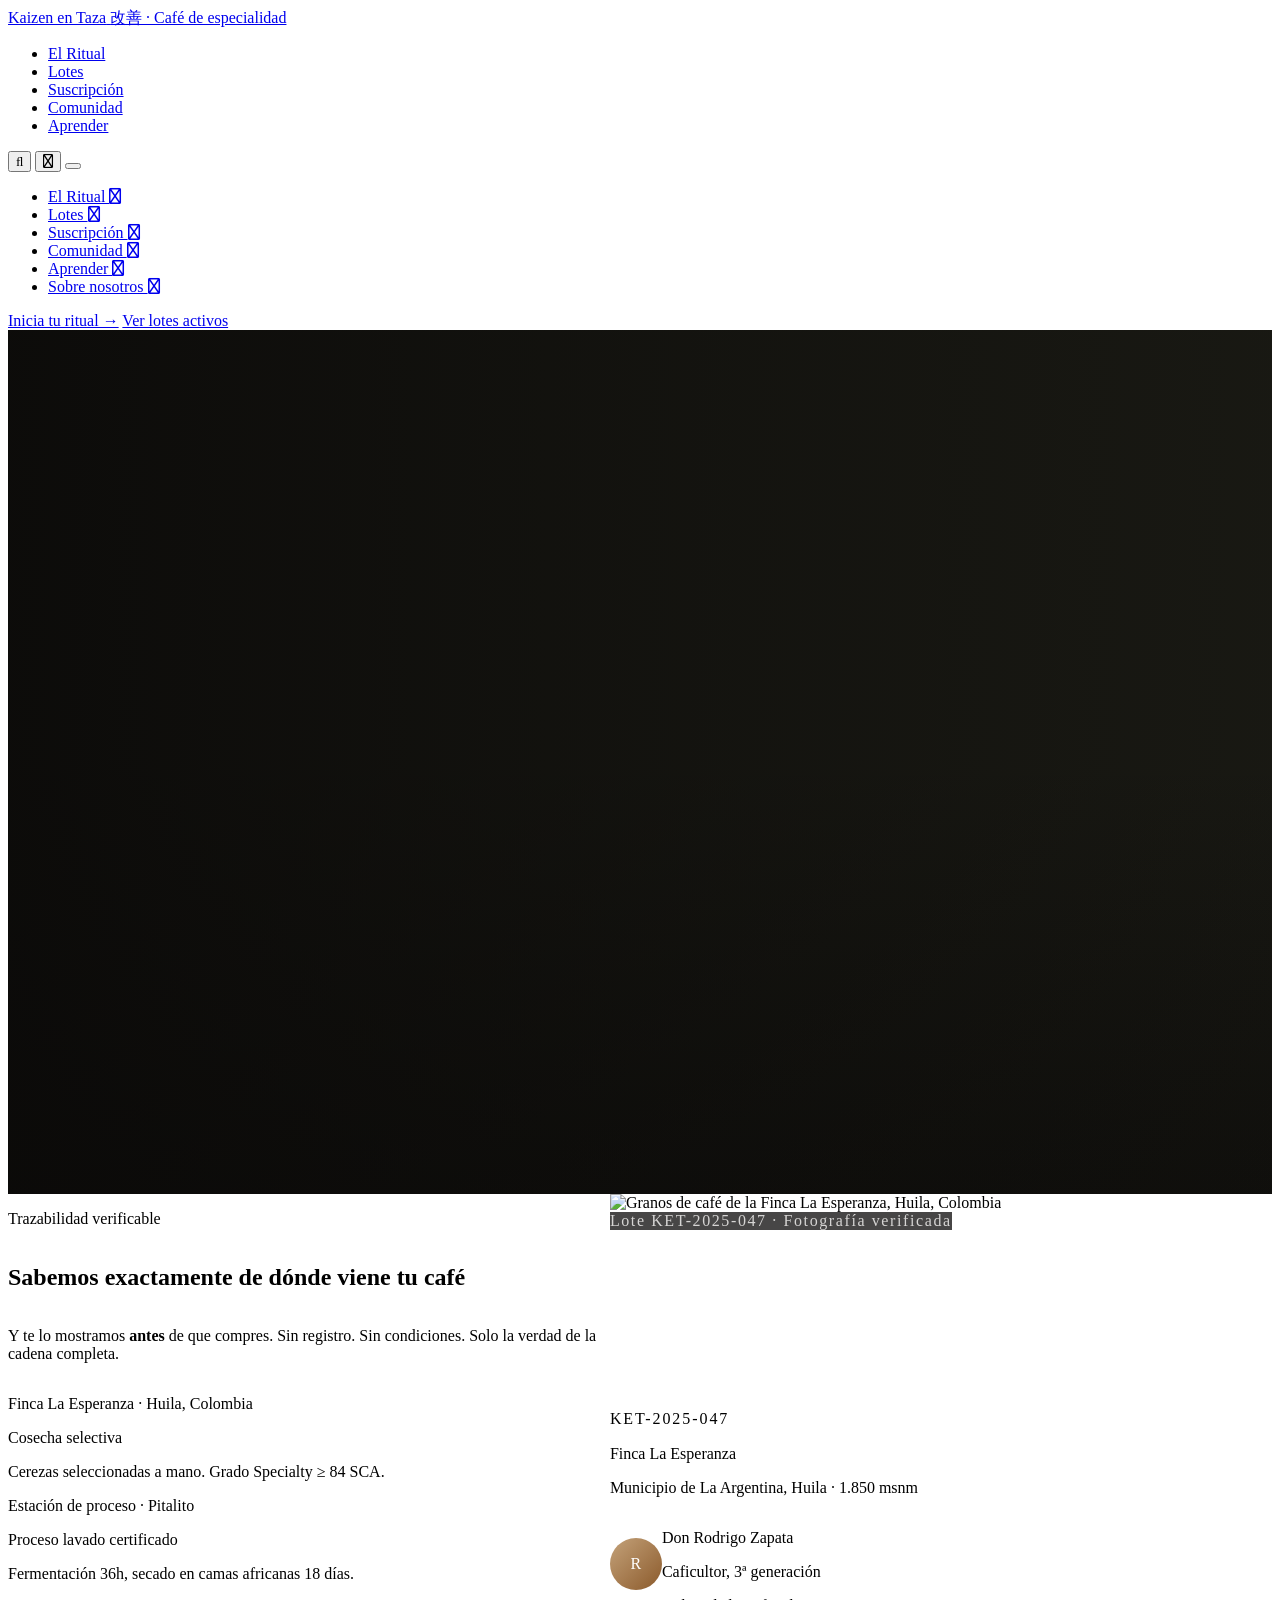
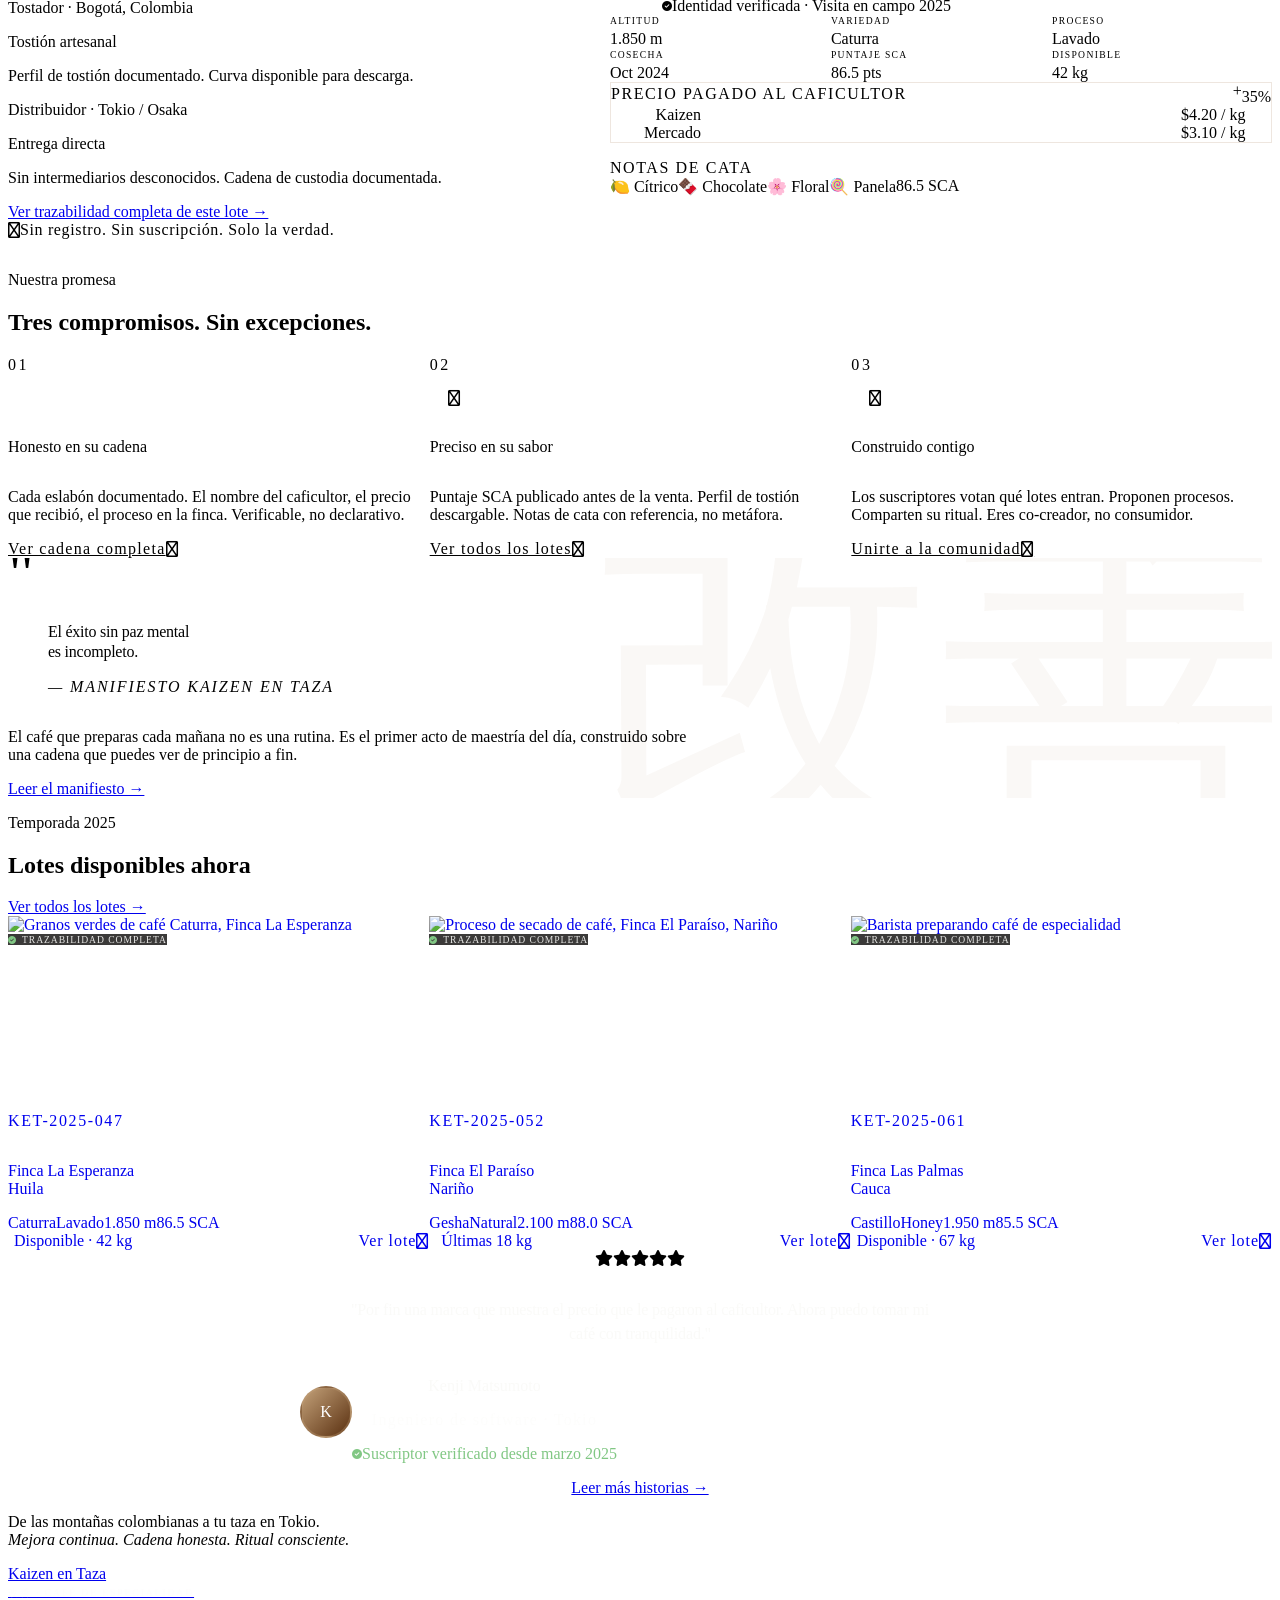
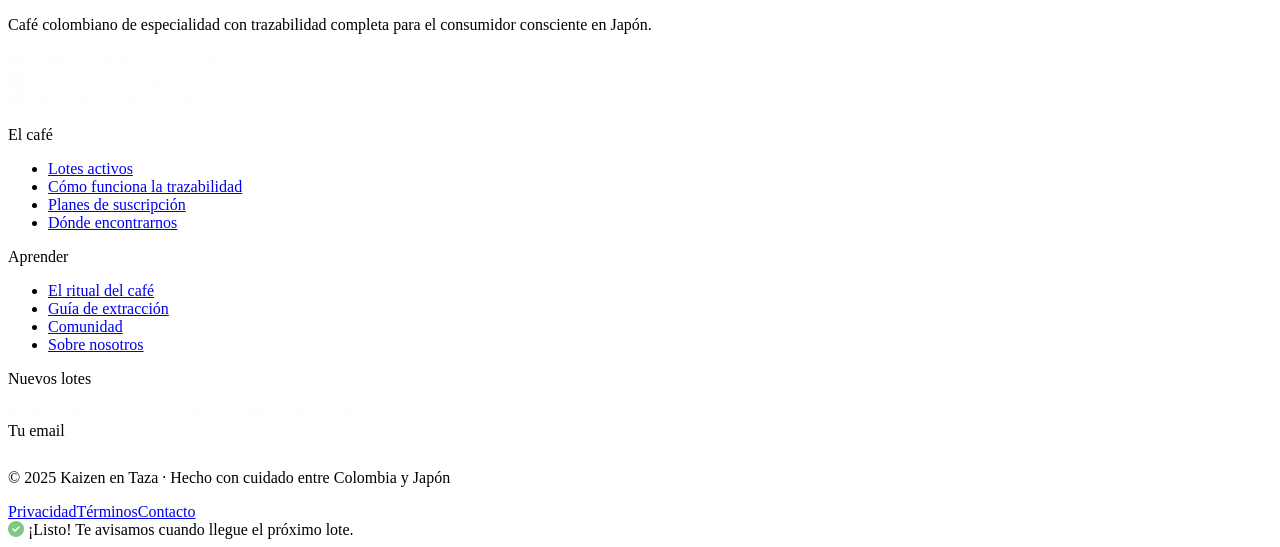
==== index.html @ 18e7db54 "Create index.html" ====
<!DOCTYPE html>
<html lang="ja">
<head>
  <meta charset="UTF-8" />
  <meta name="viewport" content="width=device-width, initial-scale=1.0" />
  <meta name="description" content="Café colombiano de especialidad con trazabilidad completa. Cadena justa. Construido contigo. Para tu ritual consciente en Japón." />
  <title>Kaizen en Taza — El café que no miente</title>

  <!-- Fuentes -->
  <link rel="preconnect" href="https://fonts.googleapis.com" />
  <link rel="preconnect" href="https://fonts.gstatic.com" crossorigin />
  <link href="https://fonts.googleapis.com/css2?family=Noto+Serif+JP:wght@200;300;400&family=DM+Mono:ital,wght@0,300;0,400;1,300&display=swap" rel="stylesheet" />

  <!-- Font Awesome -->
  <link rel="stylesheet" href="https://cdnjs.cloudflare.com/ajax/libs/font-awesome/6.5.0/css/all.min.css" />

  <!-- Estilos globales -->
  <link rel="stylesheet" href="styles.css" />

  <style>
    /* ======================================================
       ESTILOS ESPECÍFICOS — index.html
       ====================================================== */

    /* ── Imagen de fondo hero con Unsplash (Colombia cafetero) ── */
    .hero-home {
      position: relative;
      min-height: 96vh;
      display: grid;
      align-items: center;
      overflow: hidden;
      background-color: #1a1a14;
    }

    .hero-home__bg {
      position: absolute;
      inset: 0;
      z-index: 0;
    }

    .hero-home__bg img {
      width: 100%;
      height: 100%;
      object-fit: cover;
      object-position: center 40%;
      opacity: 0.55;
      transition: transform 8s ease;
    }

    .hero-home.loaded .hero-home__bg img {
      transform: scale(1.04);
    }

    /* Gradiente editorial: cubre más a la izquierda */
    .hero-home__bg::after {
      content: '';
      position: absolute;
      inset: 0;
      background:
        linear-gradient(90deg, rgba(10,9,8,0.85) 0%, rgba(10,9,8,0.4) 55%, rgba(10,9,8,0.1) 100%),
        linear-gradient(0deg, rgba(10,9,8,0.6) 0%, transparent 50%);
    }

    .hero-home__container {
      position: relative;
      z-index: 2;
      max-width: var(--container-xl);
      margin-inline: auto;
      padding-inline: var(--space-6);
      padding-block: var(--space-24);
      display: grid;
      grid-template-columns: 1fr 1fr;
      align-items: center;
      gap: var(--space-16);
    }

    .hero-home__content {
      display: flex;
      flex-direction: column;
      gap: var(--space-6);
    }

    .hero-home__eyebrow {
      display: flex;
      align-items: center;
      gap: var(--space-3);
      opacity: 0;
      animation: fadeInLeft 0.7s ease 0.2s both;
    }

    .hero-home__eyebrow-line {
      width: 28px;
      height: 1px;
      background-color: var(--color-accent-light);
    }

    .hero-home__kicker {
      font-family: var(--font-mono);
      font-size: var(--font-size-xs);
      letter-spacing: 0.22em;
      text-transform: uppercase;
      color: var(--color-accent-light);
    }

    .hero-home__title {
      font-family: var(--font-primary);
      font-size: clamp(3rem, 6vw, 5.5rem);
      font-weight: 200;
      line-height: 1.0;
      letter-spacing: -0.025em;
      color: #FAF9F7;
      opacity: 0;
      animation: fadeInUp 0.8s ease 0.4s both;
    }

    .hero-home__title em {
      font-style: italic;
      color: var(--color-accent-light);
    }

    .hero-home__subtitle {
      font-size: var(--font-size-base);
      color: rgba(250,249,247,0.7);
      line-height: 1.75;
      max-width: 460px;
      opacity: 0;
      animation: fadeInUp 0.8s ease 0.6s both;
    }

    .hero-home__actions {
      display: flex;
      flex-wrap: wrap;
      gap: var(--space-3);
      padding-top: var(--space-2);
      opacity: 0;
      animation: fadeInUp 0.8s ease 0.8s both;
    }

    /* CTA primario en hero oscuro */
    .btn--hero-primary {
      background-color: var(--color-accent);
      color: #FAF9F7;
      border: 1px solid var(--color-accent);
      padding: var(--space-4) var(--space-8);
      font-size: var(--font-size-sm);
      font-weight: var(--font-weight-medium);
      letter-spacing: 0.04em;
      border-radius: var(--border-radius-sm);
      transition: background-color var(--transition-fast), box-shadow var(--transition-fast), transform var(--transition-fast);
    }

    .btn--hero-primary:hover {
      background-color: #9E6830;
      box-shadow: 0 6px 24px rgba(139,90,43,0.4);
      transform: translateY(-1px);
    }

    .btn--hero-secondary {
      background-color: transparent;
      color: rgba(250,249,247,0.8);
      border: 1px solid rgba(250,249,247,0.25);
      padding: var(--space-4) var(--space-8);
      font-size: var(--font-size-sm);
      font-weight: var(--font-weight-regular);
      letter-spacing: 0.04em;
      border-radius: var(--border-radius-sm);
      transition: background-color var(--transition-fast), border-color var(--transition-fast), color var(--transition-fast);
    }

    .btn--hero-secondary:hover {
      background-color: rgba(250,249,247,0.08);
      border-color: rgba(250,249,247,0.5);
      color: #FAF9F7;
    }

    /* Panel derecho del hero — datos del lote en tiempo real */
    .hero-home__lote-preview {
      opacity: 0;
      animation: fadeInUp 0.8s ease 1s both;
    }

    .lote-preview-card {
      background-color: rgba(250,249,247,0.06);
      border: 1px solid rgba(250,249,247,0.12);
      backdrop-filter: blur(16px);
      -webkit-backdrop-filter: blur(16px);
      border-radius: var(--border-radius-lg);
      padding: var(--space-6);
      display: flex;
      flex-direction: column;
      gap: var(--space-5);
    }

    .lote-preview-card__header {
      display: flex;
      justify-content: space-between;
      align-items: flex-start;
    }

    .lote-preview-card__eyebrow {
      font-family: var(--font-mono);
      font-size: var(--font-size-xs);
      letter-spacing: 0.14em;
      text-transform: uppercase;
      color: var(--color-accent-light);
    }

    .lote-preview-card__title {
      font-family: var(--font-primary);
      font-size: var(--font-size-2xl);
      font-weight: 300;
      color: #FAF9F7;
      line-height: var(--line-height-snug);
      margin-top: var(--space-1);
    }

    .lote-preview-card__badge {
      display: inline-flex;
      align-items: center;
      gap: 6px;
      padding: 4px var(--space-3);
      background-color: rgba(46, 125, 50, 0.2);
      border: 1px solid rgba(46, 125, 50, 0.4);
      border-radius: var(--border-radius-full);
      font-family: var(--font-mono);
      font-size: 0.65rem;
      letter-spacing: 0.1em;
      text-transform: uppercase;
      color: #81C784;
      white-space: nowrap;
    }

    .lote-preview-card__badge::before {
      content: '';
      width: 6px;
      height: 6px;
      border-radius: 50%;
      background-color: #81C784;
      animation: pulse 2s ease infinite;
    }

    /* Caficultor */
    .caficultor-row {
      display: flex;
      align-items: center;
      gap: var(--space-3);
      padding: var(--space-4);
      background-color: rgba(255,255,255,0.04);
      border-radius: var(--border-radius-md);
      border: 1px solid rgba(255,255,255,0.06);
    }

    .caficultor-avatar {
      width: 44px;
      height: 44px;
      border-radius: 50%;
      overflow: hidden;
      flex-shrink: 0;
      background-color: rgba(196, 162, 122, 0.2);
      display: flex;
      align-items: center;
      justify-content: center;
      font-family: var(--font-primary);
      font-size: var(--font-size-lg);
      color: var(--color-accent-light);
      border: 1.5px solid rgba(196,162,122,0.3);
    }

    .caficultor-info__name {
      font-size: var(--font-size-sm);
      font-weight: var(--font-weight-medium);
      color: rgba(250,249,247,0.9);
    }

    .caficultor-info__role {
      font-family: var(--font-mono);
      font-size: var(--font-size-xs);
      color: rgba(250,249,247,0.4);
      letter-spacing: 0.06em;
    }

    /* Precio destacado */
    .precio-justo {
      display: flex;
      align-items: center;
      gap: var(--space-2);
      padding: var(--space-3) var(--space-4);
      background-color: rgba(139,90,43,0.15);
      border: 1px solid rgba(196,162,122,0.25);
      border-radius: var(--border-radius-md);
    }

    .precio-justo__icon {
      color: var(--color-accent-light);
      font-size: var(--font-size-sm);
    }

    .precio-justo__text {
      font-family: var(--font-mono);
      font-size: var(--font-size-xs);
      color: var(--color-accent-light);
      letter-spacing: 0.06em;
    }

    .precio-justo__value {
      font-weight: 500;
      color: #E8C99A;
    }

    /* Specs del lote en grid */
    .lote-specs {
      display: grid;
      grid-template-columns: repeat(3, 1fr);
      gap: var(--space-3);
    }

    .lote-spec {
      display: flex;
      flex-direction: column;
      gap: 3px;
    }

    .lote-spec__label {
      font-family: var(--font-mono);
      font-size: 0.6rem;
      letter-spacing: 0.14em;
      text-transform: uppercase;
      color: rgba(250,249,247,0.3);
    }

    .lote-spec__value {
      font-family: var(--font-mono);
      font-size: var(--font-size-sm);
      color: rgba(250,249,247,0.8);
    }

    /* Scroll indicator */
    .hero-scroll-hint {
      position: absolute;
      bottom: var(--space-8);
      left: 50%;
      transform: translateX(-50%);
      z-index: 2;
      display: flex;
      flex-direction: column;
      align-items: center;
      gap: var(--space-2);
      opacity: 0;
      animation: fadeIn 1s ease 1.5s both;
    }

    .hero-scroll-hint__text {
      font-family: var(--font-mono);
      font-size: 0.6rem;
      letter-spacing: 0.2em;
      text-transform: uppercase;
      color: rgba(250,249,247,0.3);
    }

    .hero-scroll-hint__line {
      width: 1px;
      height: 40px;
      background: linear-gradient(to bottom, rgba(250,249,247,0.3), transparent);
      animation: scrollLine 2s ease infinite;
    }

    @keyframes scrollLine {
      0%   { transform: scaleY(0); transform-origin: top; }
      50%  { transform: scaleY(1); transform-origin: top; }
      51%  { transform: scaleY(1); transform-origin: bottom; }
      100% { transform: scaleY(0); transform-origin: bottom; }
    }

    /* ── SECCIÓN 2: TRAZABILIDAD ── */
    .section-trazabilidad {
      padding-block: var(--space-24);
      background-color: var(--color-background);
    }

    .trazabilidad-grid {
      display: grid;
      grid-template-columns: 1fr 1.1fr;
      gap: var(--space-16);
      align-items: start;
    }

    .trazabilidad-text {
      display: flex;
      flex-direction: column;
      gap: var(--space-6);
      position: sticky;
      top: calc(var(--header-height) + var(--space-8));
    }

    .trazabilidad-card {
      background-color: var(--color-surface);
      border: 1px solid var(--color-border);
      border-radius: var(--border-radius-lg);
      overflow: hidden;
      box-shadow: var(--shadow-lg);
    }

    .trazabilidad-card__image {
      height: 200px;
      overflow: hidden;
      background-color: var(--color-surface-raised);
      position: relative;
    }

    .trazabilidad-card__image img {
      width: 100%;
      height: 100%;
      object-fit: cover;
      transition: transform var(--transition-slow);
    }

    .trazabilidad-card:hover .trazabilidad-card__image img {
      transform: scale(1.03);
    }

    .trazabilidad-card__image-label {
      position: absolute;
      bottom: var(--space-4);
      left: var(--space-4);
      background-color: rgba(10,9,8,0.75);
      backdrop-filter: blur(8px);
      padding: var(--space-2) var(--space-3);
      border-radius: var(--border-radius-sm);
    }

    .trazabilidad-card__image-label span {
      font-family: var(--font-mono);
      font-size: var(--font-size-xs);
      color: rgba(250,249,247,0.8);
      letter-spacing: 0.1em;
    }

    .trazabilidad-card__body {
      padding: var(--space-6);
      display: flex;
      flex-direction: column;
      gap: var(--space-5);
    }

    /* Caficultor dentro de la card de trazabilidad */
    .trazabilidad-caficultor {
      display: flex;
      align-items: center;
      gap: var(--space-4);
      padding: var(--space-4);
      background-color: var(--color-surface-raised);
      border-radius: var(--border-radius-md);
      border: 1px solid var(--color-border);
    }

    .trazabilidad-caficultor__avatar {
      width: 52px;
      height: 52px;
      border-radius: 50%;
      background: linear-gradient(135deg, #C4A27A, #8B5A2B);
      display: flex;
      align-items: center;
      justify-content: center;
      font-family: var(--font-primary);
      font-size: var(--font-size-xl);
      color: white;
      flex-shrink: 0;
      border: 2px solid var(--color-accent-light);
    }

    .trazabilidad-caficultor__verified {
      display: flex;
      align-items: center;
      gap: var(--space-1);
      font-family: var(--font-mono);
      font-size: var(--font-size-xs);
      color: var(--color-success);
      margin-top: 3px;
    }

    /* Grid de datos técnicos */
    .lote-data-grid {
      display: grid;
      grid-template-columns: repeat(3, 1fr);
      gap: 1px;
      background-color: var(--color-border);
      border: 1px solid var(--color-border);
      border-radius: var(--border-radius-md);
      overflow: hidden;
    }

    .lote-data-cell {
      background-color: var(--color-surface);
      padding: var(--space-4);
      display: flex;
      flex-direction: column;
      gap: 4px;
    }

    .lote-data-cell__label {
      font-family: var(--font-mono);
      font-size: 0.6rem;
      letter-spacing: 0.14em;
      text-transform: uppercase;
      color: var(--color-text-tertiary);
    }

    .lote-data-cell__value {
      font-family: var(--font-mono);
      font-size: var(--font-size-sm);
      color: var(--color-text-primary);
      font-weight: 400;
    }

    /* Precio al caficultor — destacado */
    .precio-caficultor-bar {
      display: flex;
      flex-direction: column;
      gap: var(--space-3);
      padding: var(--space-5);
      background: linear-gradient(135deg, var(--color-accent-subtle), rgba(196,162,122,0.08));
      border: 1px solid rgba(139,90,43,0.15);
      border-radius: var(--border-radius-md);
    }

    .precio-caficultor-bar__header {
      display: flex;
      justify-content: space-between;
      align-items: center;
    }

    .precio-caficultor-bar__label {
      font-family: var(--font-mono);
      font-size: var(--font-size-xs);
      letter-spacing: 0.1em;
      text-transform: uppercase;
      color: var(--color-accent);
    }

    .precio-caficultor-bar__pct {
      font-family: var(--font-primary);
      font-size: var(--font-size-2xl);
      font-weight: 300;
      color: var(--color-accent);
      line-height: 1;
    }

    .precio-caficultor-bar__pct sup {
      font-size: var(--font-size-sm);
    }

    .vs-bar {
      display: flex;
      align-items: center;
      gap: var(--space-3);
    }

    .vs-bar__track {
      flex: 1;
      height: 6px;
      background-color: var(--color-border);
      border-radius: var(--border-radius-full);
      overflow: hidden;
      position: relative;
    }

    .vs-bar__fill {
      height: 100%;
      background-color: var(--color-accent);
      border-radius: var(--border-radius-full);
      width: 0;
      transition: width 1.4s cubic-bezier(0.25, 1, 0.5, 1);
    }

    .vs-bar__fill--market {
      background-color: var(--color-border-strong);
    }

    .vs-bar__label {
      font-family: var(--font-mono);
      font-size: var(--font-size-xs);
      color: var(--color-text-tertiary);
      white-space: nowrap;
      min-width: 90px;
    }

    /* Nota honestidad */
    .honesty-note {
      display: flex;
      align-items: center;
      gap: var(--space-2);
      padding: var(--space-3) var(--space-4);
      background-color: var(--color-surface-raised);
      border-radius: var(--border-radius-sm);
    }

    .honesty-note__icon {
      color: var(--color-text-tertiary);
      font-size: var(--font-size-sm);
    }

    .honesty-note__text {
      font-family: var(--font-mono);
      font-size: var(--font-size-xs);
      color: var(--color-text-tertiary);
      letter-spacing: 0.04em;
    }

    /* ── SECCIÓN 3: PILARES ── */
    .section-pilares {
      padding-block: var(--space-20);
      background-color: var(--color-surface);
      border-top: 1px solid var(--color-border);
      border-bottom: 1px solid var(--color-border);
    }

    .pilares-grid {
      display: grid;
      grid-template-columns: repeat(3, 1fr);
      gap: 1px;
      background-color: var(--color-border);
    }

    .pilar {
      background-color: var(--color-surface);
      padding: var(--space-10) var(--space-8);
      display: flex;
      flex-direction: column;
      gap: var(--space-5);
      transition: background-color var(--transition-base);
    }

    .pilar:hover {
      background-color: var(--color-card-hover);
    }

    .pilar__number {
      font-family: var(--font-mono);
      font-size: var(--font-size-xs);
      letter-spacing: 0.16em;
      color: var(--color-text-tertiary);
    }

    .pilar__icon {
      width: 48px;
      height: 48px;
      border-radius: var(--border-radius-md);
      background-color: var(--color-accent-subtle);
      display: flex;
      align-items: center;
      justify-content: center;
      color: var(--color-accent);
      font-size: var(--font-size-xl);
      transition: background-color var(--transition-base), color var(--transition-base);
    }

    .pilar:hover .pilar__icon {
      background-color: var(--color-accent);
      color: white;
    }

    .pilar__title {
      font-family: var(--font-primary);
      font-size: var(--font-size-xl);
      font-weight: 300;
      color: var(--color-text-primary);
      line-height: var(--line-height-snug);
    }

    .pilar__desc {
      font-size: var(--font-size-sm);
      color: var(--color-text-secondary);
      line-height: var(--line-height-normal);
    }

    .pilar__link {
      font-family: var(--font-mono);
      font-size: var(--font-size-xs);
      color: var(--color-accent);
      letter-spacing: 0.08em;
      display: inline-flex;
      align-items: center;
      gap: var(--space-2);
      margin-top: auto;
      transition: gap var(--transition-fast);
    }

    .pilar:hover .pilar__link {
      gap: var(--space-3);
    }

    /* ── SECCIÓN 4: PROPÓSITO / MANIFIESTO ── */
    .section-proposito {
      padding-block: var(--space-32);
      background-color: var(--color-background);
      position: relative;
      overflow: hidden;
    }

    .section-proposito::before {
      content: '改善';
      position: absolute;
      right: -0.05em;
      top: 50%;
      transform: translateY(-50%);
      font-family: var(--font-primary);
      font-size: 28vw;
      font-weight: 200;
      color: rgba(139,90,43,0.04);
      line-height: 1;
      pointer-events: none;
      user-select: none;
      letter-spacing: -0.02em;
    }

    .proposito-content {
      position: relative;
      z-index: 1;
      max-width: 680px;
      display: flex;
      flex-direction: column;
      gap: var(--space-8);
    }

    .proposito-cita {
      display: flex;
      flex-direction: column;
      gap: var(--space-4);
    }

    .proposito-cita__mark {
      font-family: var(--font-primary);
      font-size: 4rem;
      line-height: 0.5;
      color: var(--color-accent);
      font-weight: 200;
    }

    .proposito-cita__text {
      font-family: var(--font-primary);
      font-size: clamp(var(--font-size-2xl), 3.5vw, var(--font-size-4xl));
      font-weight: 200;
      line-height: 1.25;
      letter-spacing: -0.015em;
      color: var(--color-text-primary);
    }

    .proposito-cita__source {
      font-family: var(--font-mono);
      font-size: var(--font-size-xs);
      letter-spacing: 0.12em;
      text-transform: uppercase;
      color: var(--color-accent);
    }

    .proposito-body {
      font-size: var(--font-size-lg);
      color: var(--color-text-secondary);
      line-height: var(--line-height-loose);
      border-left: 2px solid var(--color-accent-light);
      padding-left: var(--space-6);
    }

    /* ── SECCIÓN 5: LOTES DESTACADOS ── */
    .section-lotes {
      padding-block: var(--space-20);
      background-color: var(--color-surface);
      border-top: 1px solid var(--color-border);
    }

    .lotes-grid {
      display: grid;
      grid-template-columns: repeat(3, 1fr);
      gap: var(--space-6);
    }

    .lote-card {
      background-color: var(--color-background);
      border: 1px solid var(--color-border);
      border-radius: var(--border-radius-lg);
      overflow: hidden;
      display: flex;
      flex-direction: column;
      transition: box-shadow var(--transition-base), transform var(--transition-base), border-color var(--transition-base);
      text-decoration: none;
      color: inherit;
    }

    .lote-card:hover {
      box-shadow: var(--shadow-lg);
      transform: translateY(-3px);
      border-color: var(--color-accent-light);
    }

    .lote-card__media {
      height: 180px;
      overflow: hidden;
      background-color: var(--color-surface-raised);
      position: relative;
    }

    .lote-card__media img {
      width: 100%;
      height: 100%;
      object-fit: cover;
      transition: transform var(--transition-slow);
    }

    .lote-card:hover .lote-card__media img {
      transform: scale(1.05);
    }

    .lote-card__badge-trazabilidad {
      position: absolute;
      bottom: var(--space-3);
      right: var(--space-3);
      display: flex;
      align-items: center;
      gap: 5px;
      padding: 4px var(--space-3);
      background-color: rgba(10,9,8,0.8);
      backdrop-filter: blur(8px);
      border-radius: var(--border-radius-full);
      font-family: var(--font-mono);
      font-size: 0.6rem;
      letter-spacing: 0.1em;
      text-transform: uppercase;
      color: rgba(250,249,247,0.9);
    }

    .lote-card__badge-trazabilidad i {
      color: #81C784;
      font-size: 8px;
    }

    .lote-card__body {
      padding: var(--space-5);
      display: flex;
      flex-direction: column;
      gap: var(--space-3);
      flex: 1;
    }

    .lote-card__id {
      font-family: var(--font-mono);
      font-size: var(--font-size-xs);
      color: var(--color-accent);
      letter-spacing: 0.1em;
    }

    .lote-card__name {
      font-family: var(--font-primary);
      font-size: var(--font-size-xl);
      font-weight: 300;
      color: var(--color-text-primary);
      line-height: var(--line-height-snug);
    }

    .lote-card__specs {
      display: flex;
      flex-wrap: wrap;
      gap: var(--space-2);
    }

    .lote-card__spec-pill {
      padding: 3px var(--space-3);
      background-color: var(--color-surface-raised);
      border: 1px solid var(--color-border);
      border-radius: var(--border-radius-full);
      font-family: var(--font-mono);
      font-size: var(--font-size-xs);
      color: var(--color-text-secondary);
    }

    .lote-card__footer {
      padding: var(--space-4) var(--space-5);
      border-top: 1px solid var(--color-border);
      display: flex;
      align-items: center;
      justify-content: space-between;
    }

    .lote-card__disponibilidad {
      display: flex;
      align-items: center;
      gap: var(--space-2);
      font-family: var(--font-mono);
      font-size: var(--font-size-xs);
      color: var(--color-success);
    }

    .lote-card__disponibilidad::before {
      content: '';
      width: 6px;
      height: 6px;
      border-radius: 50%;
      background-color: var(--color-success);
    }

    .lote-card__cta {
      font-family: var(--font-mono);
      font-size: var(--font-size-xs);
      color: var(--color-accent);
      letter-spacing: 0.06em;
      display: flex;
      align-items: center;
      gap: var(--space-2);
      transition: gap var(--transition-fast);
    }

    .lote-card:hover .lote-card__cta {
      gap: var(--space-3);
    }

    /* ── SECCIÓN 6: TESTIMONIO ── */
    .section-testimonio {
      padding-block: var(--space-20);
      background-color: var(--color-text-primary);
      position: relative;
      overflow: hidden;
    }

    .section-testimonio::before {
      content: '"';
      position: absolute;
      top: -0.2em;
      left: -0.05em;
      font-family: var(--font-primary);
      font-size: 30vw;
      font-weight: 200;
      color: rgba(250,249,247,0.025);
      line-height: 1;
      pointer-events: none;
      user-select: none;
    }

    .testimonio-content {
      position: relative;
      z-index: 1;
      max-width: 760px;
      margin-inline: auto;
      text-align: center;
      display: flex;
      flex-direction: column;
      align-items: center;
      gap: var(--space-8);
    }

    .testimonio-rating {
      display: flex;
      gap: var(--space-1);
      color: var(--color-accent-light);
      font-size: var(--font-size-sm);
    }

    .testimonio-quote {
      font-family: var(--font-primary);
      font-size: clamp(var(--font-size-xl), 2.5vw, var(--font-size-3xl));
      font-weight: 200;
      color: rgba(250,249,247,0.9);
      line-height: 1.45;
      letter-spacing: -0.01em;
    }

    .testimonio-author {
      display: flex;
      align-items: center;
      gap: var(--space-4);
    }

    .testimonio-author__avatar {
      width: 48px;
      height: 48px;
      border-radius: 50%;
      background: linear-gradient(135deg, #C4A27A, #5A3010);
      display: flex;
      align-items: center;
      justify-content: center;
      font-family: var(--font-primary);
      font-size: var(--font-size-lg);
      color: white;
      flex-shrink: 0;
      border: 2px solid rgba(196,162,122,0.3);
    }

    .testimonio-author__name {
      font-weight: var(--font-weight-medium);
      color: rgba(250,249,247,0.9);
      font-size: var(--font-size-base);
    }

    .testimonio-author__role {
      font-family: var(--font-mono);
      font-size: var(--font-size-xs);
      color: rgba(250,249,247,0.35);
      letter-spacing: 0.08em;
      margin-top: 2px;
    }

    .testimonio-verified {
      display: flex;
      align-items: center;
      gap: var(--space-1);
      font-family: var(--font-mono);
      font-size: var(--font-size-xs);
      color: #81C784;
      margin-top: 2px;
    }

    /* ── FOOTER ── */
    .footer-newsletter {
      display: flex;
      gap: var(--space-2);
      max-width: 320px;
    }

    .footer-newsletter input {
      flex: 1;
      padding: var(--space-3) var(--space-4);
      background-color: rgba(255,255,255,0.06);
      border: 1px solid rgba(255,255,255,0.12);
      border-radius: var(--border-radius-sm);
      font-size: var(--font-size-sm);
      color: var(--color-background);
      outline: none;
      transition: border-color var(--transition-fast);
    }

    .footer-newsletter input::placeholder {
      color: rgba(250,249,247,0.3);
    }

    .footer-newsletter input:focus {
      border-color: var(--color-accent-light);
    }

    .footer-newsletter button {
      padding: var(--space-3) var(--space-4);
      background-color: var(--color-accent);
      color: white;
      border-radius: var(--border-radius-sm);
      font-family: var(--font-mono);
      font-size: var(--font-size-xs);
      letter-spacing: 0.08em;
      white-space: nowrap;
      transition: background-color var(--transition-fast);
      cursor: pointer;
      border: none;
    }

    .footer-newsletter button:hover {
      background-color: #9E6830;
    }

    .footer-certs {
      display: flex;
      flex-direction: column;
      gap: var(--space-2);
      margin-top: var(--space-4);
    }

    .footer-cert {
      display: inline-flex;
      align-items: center;
      gap: var(--space-2);
      padding: var(--space-2) var(--space-3);
      background-color: rgba(255,255,255,0.04);
      border: 1px solid rgba(255,255,255,0.08);
      border-radius: var(--border-radius-sm);
      font-family: var(--font-mono);
      font-size: var(--font-size-xs);
      color: rgba(250,249,247,0.4);
      text-decoration: none;
      transition: border-color var(--transition-fast), color var(--transition-fast);
      letter-spacing: 0.06em;
    }

    .footer-cert:hover {
      border-color: rgba(255,255,255,0.2);
      color: rgba(250,249,247,0.7);
    }

    .footer-cert i {
      color: var(--color-accent-light);
    }

    /* ── RESPONSIVE ESPECÍFICO ── */
    @media (max-width: 1199px) {
      .hero-home__container {
        grid-template-columns: 1fr;
        gap: var(--space-12);
      }
      .hero-home__lote-preview {
        max-width: 520px;
      }
      .trazabilidad-grid {
        grid-template-columns: 1fr;
        gap: var(--space-10);
      }
      .trazabilidad-text {
        position: static;
      }
      .lotes-grid {
        grid-template-columns: repeat(2, 1fr);
      }
      .section-proposito::before {
        font-size: 40vw;
      }
    }

    @media (max-width: 767px) {
      .hero-home__container {
        padding-block: var(--space-16);
        grid-template-columns: 1fr;
      }
      .hero-home__title {
        font-size: 2.5rem;
      }
      .lote-specs {
        grid-template-columns: repeat(3, 1fr);
      }
      .pilares-grid {
        grid-template-columns: 1fr;
      }
      .pilar {
        padding: var(--space-8) var(--space-6);
      }
      .lotes-grid {
        grid-template-columns: 1fr;
      }
      .lote-data-grid {
        grid-template-columns: repeat(3, 1fr);
      }
      .section-proposito {
        padding-block: var(--space-16);
      }
      .section-proposito::before {
        display: none;
      }
      .proposito-body {
        font-size: var(--font-size-base);
      }
      .footer-newsletter {
        flex-direction: column;
        max-width: 100%;
      }
    }
  </style>
</head>

<body>

<!-- ============================================================
     HEADER
     ============================================================ -->
<header class="site-header" id="site-header" role="banner">
  <div class="site-header__inner">

    <!-- Logo -->
    <a href="index.html" class="site-logo" aria-label="Kaizen en Taza — inicio">
      <span class="site-logo__wordmark">Kaizen en Taza</span>
      <span class="site-logo__tagline">改善 · Café de especialidad</span>
    </a>

    <!-- Navegación desktop -->
    <nav class="site-nav" role="navigation" aria-label="Navegación principal">
      <ul class="site-nav__list" role="list">
        <li><a href="aprender.html" class="site-nav__link">El Ritual</a></li>
        <li><a href="lotes.html" class="site-nav__link">Lotes</a></li>
        <li><a href="suscripcion.html" class="site-nav__link">Suscripción</a></li>
        <li><a href="comunidad.html" class="site-nav__link">Comunidad</a></li>
        <li><a href="aprender.html" class="site-nav__link">Aprender</a></li>
      </ul>
    </nav>

    <!-- Acciones header -->
    <div class="site-header__actions">
      <button class="btn btn--ghost btn--icon" aria-label="Buscar">
        <i class="fa-regular fa-magnifying-glass" aria-hidden="true"></i>
      </button>
      <button class="btn btn--ghost btn--icon" aria-label="Tu pedido" style="position:relative;">
        <i class="fa-regular fa-bag-shopping" aria-hidden="true"></i>
        <span style="position:absolute;top:4px;right:4px;width:8px;height:8px;border-radius:50%;background-color:var(--color-accent);border:1.5px solid var(--color-background);" aria-label="1 artículo"></span>
      </button>
      <button class="menu-toggle" id="menu-toggle" aria-expanded="false" aria-label="Abrir menú" aria-controls="mobile-menu">
        <span class="menu-toggle__bar"></span>
        <span class="menu-toggle__bar"></span>
        <span class="menu-toggle__bar"></span>
      </button>
    </div>

  </div>
</header>

<!-- Menú móvil -->
<nav class="mobile-menu" id="mobile-menu" role="navigation" aria-label="Menú móvil" aria-hidden="true">
  <ul class="mobile-menu__list" role="list">
    <li><a href="aprender.html" class="mobile-menu__link">El Ritual <i class="fa-regular fa-arrow-right" aria-hidden="true"></i></a></li>
    <li><a href="lotes.html" class="mobile-menu__link">Lotes <i class="fa-regular fa-arrow-right" aria-hidden="true"></i></a></li>
    <li><a href="suscripcion.html" class="mobile-menu__link">Suscripción <i class="fa-regular fa-arrow-right" aria-hidden="true"></i></a></li>
    <li><a href="comunidad.html" class="mobile-menu__link">Comunidad <i class="fa-regular fa-arrow-right" aria-hidden="true"></i></a></li>
    <li><a href="aprender.html" class="mobile-menu__link">Aprender <i class="fa-regular fa-arrow-right" aria-hidden="true"></i></a></li>
    <li><a href="sobre-nosotros.html" class="mobile-menu__link">Sobre nosotros <i class="fa-regular fa-arrow-right" aria-hidden="true"></i></a></li>
  </ul>
  <div class="mobile-menu__footer">
    <a href="suscripcion.html" class="btn btn--primary btn--full btn--lg">Inicia tu ritual →</a>
    <a href="lotes.html" class="btn btn--secondary btn--full">Ver lotes activos</a>
  </div>
</nav>


<!-- ============================================================
     SECCIÓN 1 — HERO
     ============================================================ -->
<main id="main-content">

<section class="hero-home" id="hero" aria-label="Kaizen en Taza — Café que no miente">
  <!-- Imagen de fondo: montañas cafeteras colombianas -->
  <div class="hero-home__bg" aria-hidden="true">
    <img
      src="https://images.unsplash.com/photo-1509042239860-f550ce710b93?w=1800&q=80"
      alt=""
      loading="eager"
      id="hero-bg-img"
    />
  </div>

  <div class="hero-home__container">

    <!-- Contenido principal -->
    <div class="hero-home__content">
      <div class="hero-home__eyebrow">
        <span class="hero-home__eyebrow-line" aria-hidden="true"></span>
        <span class="hero-home__kicker">Colombia × Japón · Temporada 2025</span>
      </div>

      <h1 class="hero-home__title">
        El café<br />
        que <em>no miente</em>
      </h1>

      <p class="hero-home__subtitle">
        Café colombiano de especialidad para tu ritual consciente.
        Trazabilidad completa. Cadena justa. Construido contigo.
      </p>

      <div class="hero-home__actions">
        <a href="suscripcion.html" class="btn btn--hero-primary">
          Inicia tu ritual →
        </a>
        <a href="lotes.html" class="btn btn--hero-secondary">
          Ver lotes activos →
        </a>
      </div>
    </div>

    <!-- Panel lateral: preview de lote activo -->
    <div class="hero-home__lote-preview" aria-label="Lote activo destacado">
      <div class="lote-preview-card">
        <div class="lote-preview-card__header">
          <div>
            <p class="lote-preview-card__eyebrow">Lote activo · KET-2025-047</p>
            <h2 class="lote-preview-card__title">Finca La Esperanza</h2>
          </div>
          <span class="lote-preview-card__badge">Disponible</span>
        </div>

        <div class="caficultor-row">
          <div class="caficultor-avatar" aria-hidden="true">R</div>
          <div class="caficultor-info">
            <p class="caficultor-info__name">Don Rodrigo Zapata</p>
            <p class="caficultor-info__role">Caficultor · Huila, Colombia</p>
          </div>
        </div>

        <div class="lote-specs">
          <div class="lote-spec">
            <span class="lote-spec__label">Altitud</span>
            <span class="lote-spec__value">1.850 m</span>
          </div>
          <div class="lote-spec">
            <span class="lote-spec__label">Variedad</span>
            <span class="lote-spec__value">Caturra</span>
          </div>
          <div class="lote-spec">
            <span class="lote-spec__label">Proceso</span>
            <span class="lote-spec__value">Lavado</span>
          </div>
        </div>

        <div class="precio-justo" aria-label="Precio pagado al caficultor: 35% sobre precio de mercado">
          <i class="fa-solid fa-circle-check precio-justo__icon" aria-hidden="true"></i>
          <span class="precio-justo__text">
            Precio al caficultor: <span class="precio-justo__value">+35% sobre mercado</span>
          </span>
        </div>
      </div>
    </div>

  </div>

  <!-- Indicador de scroll -->
  <div class="hero-scroll-hint" aria-hidden="true">
    <span class="hero-scroll-hint__text">Scroll</span>
    <div class="hero-scroll-hint__line"></div>
  </div>
</section>


<!-- ============================================================
     SECCIÓN 2 — DEMOSTRACIÓN DE TRAZABILIDAD (CRÍTICA)
     ============================================================ -->
<section class="section-trazabilidad" aria-labelledby="trazabilidad-title">
  <div class="container">

    <div class="trazabilidad-grid">

      <!-- Texto izquierda -->
      <div class="trazabilidad-text">
        <div>
          <p class="type-subtitle" aria-label="Sección: Trazabilidad">Trazabilidad verificable</p>
        </div>
        <h2 class="type-headline" id="trazabilidad-title">
          Sabemos exactamente de dónde viene tu café
        </h2>
        <p class="type-body">
          Y te lo mostramos <strong>antes</strong> de que compres. Sin registro. Sin condiciones. Solo la verdad de la cadena completa.
        </p>

        <!-- Timeline de la cadena -->
        <div class="timeline" role="list" aria-label="Cadena de origen del café">
          <div class="timeline__item" role="listitem">
            <div class="timeline__marker" aria-hidden="true">
              <div class="timeline__dot"></div>
              <div class="timeline__line"></div>
            </div>
            <div class="timeline__content">
              <p class="timeline__date">Finca La Esperanza · Huila, Colombia</p>
              <p class="timeline__title">Cosecha selectiva</p>
              <p class="timeline__desc">Cerezas seleccionadas a mano. Grado Specialty ≥ 84 SCA.</p>
            </div>
          </div>
          <div class="timeline__item" role="listitem">
            <div class="timeline__marker" aria-hidden="true">
              <div class="timeline__dot"></div>
              <div class="timeline__line"></div>
            </div>
            <div class="timeline__content">
              <p class="timeline__date">Estación de proceso · Pitalito</p>
              <p class="timeline__title">Proceso lavado certificado</p>
              <p class="timeline__desc">Fermentación 36h, secado en camas africanas 18 días.</p>
            </div>
          </div>
          <div class="timeline__item" role="listitem">
            <div class="timeline__marker" aria-hidden="true">
              <div class="timeline__dot"></div>
              <div class="timeline__line"></div>
            </div>
            <div class="timeline__content">
              <p class="timeline__date">Tostador · Bogotá, Colombia</p>
              <p class="timeline__title">Tostión artesanal</p>
              <p class="timeline__desc">Perfil de tostión documentado. Curva disponible para descarga.</p>
            </div>
          </div>
          <div class="timeline__item" role="listitem">
            <div class="timeline__marker" aria-hidden="true">
              <div class="timeline__dot"></div>
            </div>
            <div class="timeline__content">
              <p class="timeline__date">Distribuidor · Tokio / Osaka</p>
              <p class="timeline__title">Entrega directa</p>
              <p class="timeline__desc">Sin intermediarios desconocidos. Cadena de custodia documentada.</p>
            </div>
          </div>
        </div>

        <a href="lote-detalle.html" class="btn btn--primary">
          Ver trazabilidad completa de este lote →
        </a>
        <p class="honesty-note" style="margin-top: 0;">
          <i class="fa-regular fa-lock-open honesty-note__icon" aria-hidden="true"></i>
          <span class="honesty-note__text">Sin registro. Sin suscripción. Solo la verdad.</span>
        </p>
      </div>

      <!-- Card del lote — lado derecho -->
      <div>
        <div class="trazabilidad-card" role="article" aria-label="Tarjeta de lote: Finca La Esperanza">

          <!-- Imagen del lote -->
          <div class="trazabilidad-card__image">
            <img
              src="https://images.unsplash.com/photo-1611854779393-1b2da9d400fe?w=800&q=75"
              alt="Granos de café de la Finca La Esperanza, Huila, Colombia"
              loading="lazy"
            />
            <div class="trazabilidad-card__image-label">
              <span>Lote KET-2025-047 · Fotografía verificada</span>
            </div>
          </div>

          <div class="trazabilidad-card__body">

            <!-- Identificación del lote -->
            <div>
              <p style="font-family:var(--font-mono);font-size:var(--font-size-xs);color:var(--color-accent);letter-spacing:0.12em;margin-bottom:var(--space-2);">KET-2025-047</p>
              <h3 style="font-family:var(--font-primary);font-size:var(--font-size-2xl);font-weight:300;color:var(--color-text-primary);line-height:1.2;">Finca La Esperanza</h3>
              <p style="font-size:var(--font-size-sm);color:var(--color-text-secondary);margin-top:var(--space-1);">Municipio de La Argentina, Huila · 1.850 msnm</p>
            </div>

            <!-- Caficultor verificado -->
            <div class="trazabilidad-caficultor">
              <div class="trazabilidad-caficultor__avatar" aria-hidden="true">R</div>
              <div>
                <p style="font-weight:var(--font-weight-medium);color:var(--color-text-primary);font-size:var(--font-size-base);">Don Rodrigo Zapata</p>
                <p style="font-size:var(--font-size-sm);color:var(--color-text-secondary);">Caficultor, 3ª generación</p>
                <div class="trazabilidad-caficultor__verified">
                  <i class="fa-solid fa-circle-check" style="font-size:10px;" aria-hidden="true"></i>
                  <span>Identidad verificada · Visita en campo 2025</span>
                </div>
              </div>
            </div>

            <!-- Datos técnicos -->
            <div class="lote-data-grid" role="table" aria-label="Datos técnicos del lote">
              <div class="lote-data-cell" role="cell">
                <span class="lote-data-cell__label">Altitud</span>
                <span class="lote-data-cell__value">1.850 m</span>
              </div>
              <div class="lote-data-cell" role="cell">
                <span class="lote-data-cell__label">Variedad</span>
                <span class="lote-data-cell__value">Caturra</span>
              </div>
              <div class="lote-data-cell" role="cell">
                <span class="lote-data-cell__label">Proceso</span>
                <span class="lote-data-cell__value">Lavado</span>
              </div>
              <div class="lote-data-cell" role="cell">
                <span class="lote-data-cell__label">Cosecha</span>
                <span class="lote-data-cell__value">Oct 2024</span>
              </div>
              <div class="lote-data-cell" role="cell">
                <span class="lote-data-cell__label">Puntaje SCA</span>
                <span class="lote-data-cell__value">86.5 pts</span>
              </div>
              <div class="lote-data-cell" role="cell">
                <span class="lote-data-cell__label">Disponible</span>
                <span class="lote-data-cell__value" style="color:var(--color-success);">42 kg</span>
              </div>
            </div>

            <!-- Precio al caficultor -->
            <div class="precio-caficultor-bar" aria-label="Precio pagado al caficultor vs precio de mercado">
              <div class="precio-caficultor-bar__header">
                <span class="precio-caficultor-bar__label">Precio pagado al caficultor</span>
                <span class="precio-caficultor-bar__pct"><sup>+</sup>35%</span>
              </div>

              <div class="vs-bar">
                <span class="vs-bar__label" style="text-align:right;">Kaizen</span>
                <div class="vs-bar__track">
                  <div class="vs-bar__fill" id="bar-kaizen" style="width:0" data-target="75%" aria-valuenow="75" aria-label="Precio Kaizen: 75 unidades"></div>
                </div>
                <span class="vs-bar__label" style="color:var(--color-accent);font-weight:500;">$4.20 / kg</span>
              </div>
              <div class="vs-bar">
                <span class="vs-bar__label" style="text-align:right;">Mercado</span>
                <div class="vs-bar__track">
                  <div class="vs-bar__fill vs-bar__fill--market" id="bar-market" style="width:0" data-target="55%" aria-valuenow="55" aria-label="Precio de mercado: 55 unidades"></div>
                </div>
                <span class="vs-bar__label">$3.10 / kg</span>
              </div>
            </div>

            <!-- Notas de cata -->
            <div>
              <p style="font-family:var(--font-mono);font-size:var(--font-size-xs);letter-spacing:0.1em;text-transform:uppercase;color:var(--color-text-tertiary);margin-bottom:var(--space-3);">Notas de cata</p>
              <div style="display:flex;flex-wrap:wrap;gap:var(--space-2);">
                <span class="badge badge--default">🍋 Cítrico</span>
                <span class="badge badge--default">🍫 Chocolate</span>
                <span class="badge badge--default">🌸 Floral</span>
                <span class="badge badge--default">🍭 Panela</span>
                <span class="badge badge--accent">86.5 SCA</span>
              </div>
            </div>

          </div>
        </div>
      </div>

    </div>
  </div>
</section>


<!-- ============================================================
     SECCIÓN 3 — 3 PILARES
     ============================================================ -->
<section class="section-pilares" aria-labelledby="pilares-title">
  <div class="container">
    <div class="section-header section-header--center" style="margin-bottom:var(--space-12);">
      <p class="type-subtitle">Nuestra promesa</p>
      <h2 class="type-headline" id="pilares-title">Tres compromisos. Sin excepciones.</h2>
    </div>
  </div>

  <div class="pilares-grid" role="list">

    <!-- Pilar 1 -->
    <article class="pilar" role="listitem">
      <span class="pilar__number">01</span>
      <div class="pilar__icon" aria-hidden="true">
        <i class="fa-regular fa-link-simple"></i>
      </div>
      <h3 class="pilar__title">Honesto en su cadena</h3>
      <p class="pilar__desc">
        Cada eslabón documentado. El nombre del caficultor, el precio que recibió, el proceso en la finca. Verificable, no declarativo.
      </p>
      <a href="lote-detalle.html" class="pilar__link">
        Ver cadena completa <i class="fa-regular fa-arrow-right" aria-hidden="true"></i>
      </a>
    </article>

    <!-- Pilar 2 -->
    <article class="pilar" role="listitem">
      <span class="pilar__number">02</span>
      <div class="pilar__icon" aria-hidden="true">
        <i class="fa-regular fa-chart-line"></i>
      </div>
      <h3 class="pilar__title">Preciso en su sabor</h3>
      <p class="pilar__desc">
        Puntaje SCA publicado antes de la venta. Perfil de tostión descargable. Notas de cata con referencia, no metáfora.
      </p>
      <a href="lotes.html" class="pilar__link">
        Ver todos los lotes <i class="fa-regular fa-arrow-right" aria-hidden="true"></i>
      </a>
    </article>

    <!-- Pilar 3 -->
    <article class="pilar" role="listitem">
      <span class="pilar__number">03</span>
      <div class="pilar__icon" aria-hidden="true">
        <i class="fa-regular fa-users"></i>
      </div>
      <h3 class="pilar__title">Construido contigo</h3>
      <p class="pilar__desc">
        Los suscriptores votan qué lotes entran. Proponen procesos. Comparten su ritual. Eres co-creador, no consumidor.
      </p>
      <a href="comunidad.html" class="pilar__link">
        Unirte a la comunidad <i class="fa-regular fa-arrow-right" aria-hidden="true"></i>
      </a>
    </article>

  </div>
</section>


<!-- ============================================================
     SECCIÓN 4 — PROPÓSITO / MANIFIESTO
     ============================================================ -->
<section class="section-proposito" aria-labelledby="proposito-title">
  <div class="container">
    <div class="proposito-content">

      <div class="proposito-cita" aria-label="Cita del manifiesto Kaizen en Taza">
        <span class="proposito-cita__mark" aria-hidden="true">"</span>
        <blockquote>
          <p class="proposito-cita__text" id="proposito-title">
            El éxito sin paz mental<br />es incompleto.
          </p>
          <footer style="margin-top:var(--space-4);">
            <cite class="proposito-cita__source">— Manifiesto Kaizen en Taza</cite>
          </footer>
        </blockquote>
      </div>

      <p class="proposito-body">
        El café que preparas cada mañana no es una rutina. Es el primer acto de maestría del día, construido sobre una cadena que puedes ver de principio a fin.
      </p>

      <div>
        <a href="aprender.html" class="btn btn--outline-accent btn--lg">
          Leer el manifiesto →
        </a>
      </div>

    </div>
  </div>
</section>


<!-- ============================================================
     SECCIÓN 5 — LOTES DESTACADOS
     ============================================================ -->
<section class="section-lotes" aria-labelledby="lotes-title">
  <div class="container">

    <div class="section-header section-header--split">
      <div>
        <p class="type-subtitle">Temporada 2025</p>
        <h2 class="type-headline" id="lotes-title">Lotes disponibles ahora</h2>
      </div>
      <a href="lotes.html" class="btn btn--secondary">Ver todos los lotes →</a>
    </div>

    <div class="lotes-grid" role="list">

      <!-- Lote 1 -->
      <article class="lote-card" role="listitem">
        <a href="lote-detalle.html" style="display:contents;" aria-label="Ver lote Finca La Esperanza, Huila">
          <div class="lote-card__media">
            <img
              src="https://images.unsplash.com/photo-1611854779393-1b2da9d400fe?w=600&q=75"
              alt="Granos verdes de café Caturra, Finca La Esperanza"
              loading="lazy"
            />
            <div class="lote-card__badge-trazabilidad">
              <i class="fa-solid fa-circle-check" aria-hidden="true"></i>
              Trazabilidad completa
            </div>
          </div>
          <div class="lote-card__body">
            <p class="lote-card__id">KET-2025-047</p>
            <h3 class="lote-card__name">Finca La Esperanza<br />Huila</h3>
            <div class="lote-card__specs">
              <span class="lote-card__spec-pill">Caturra</span>
              <span class="lote-card__spec-pill">Lavado</span>
              <span class="lote-card__spec-pill">1.850 m</span>
              <span class="lote-card__spec-pill">86.5 SCA</span>
            </div>
          </div>
          <div class="lote-card__footer">
            <span class="lote-card__disponibilidad">Disponible · 42 kg</span>
            <span class="lote-card__cta">Ver lote <i class="fa-regular fa-arrow-right" aria-hidden="true"></i></span>
          </div>
        </a>
      </article>

      <!-- Lote 2 -->
      <article class="lote-card" role="listitem">
        <a href="lote-detalle.html" style="display:contents;" aria-label="Ver lote Finca El Paraíso, Nariño">
          <div class="lote-card__media">
            <img
              src="https://images.unsplash.com/photo-1465447142348-e9952c393450?w=600&q=75"
              alt="Proceso de secado de café, Finca El Paraíso, Nariño"
              loading="lazy"
            />
            <div class="lote-card__badge-trazabilidad">
              <i class="fa-solid fa-circle-check" aria-hidden="true"></i>
              Trazabilidad completa
            </div>
          </div>
          <div class="lote-card__body">
            <p class="lote-card__id">KET-2025-052</p>
            <h3 class="lote-card__name">Finca El Paraíso<br />Nariño</h3>
            <div class="lote-card__specs">
              <span class="lote-card__spec-pill">Gesha</span>
              <span class="lote-card__spec-pill">Natural</span>
              <span class="lote-card__spec-pill">2.100 m</span>
              <span class="lote-card__spec-pill">88.0 SCA</span>
            </div>
          </div>
          <div class="lote-card__footer">
            <span class="lote-card__disponibilidad" style="color:var(--color-warning);">
              <span style="width:6px;height:6px;border-radius:50%;background-color:var(--color-warning);display:inline-block;margin-right:var(--space-1);"></span>
              Últimas 18 kg
            </span>
            <span class="lote-card__cta">Ver lote <i class="fa-regular fa-arrow-right" aria-hidden="true"></i></span>
          </div>
        </a>
      </article>

      <!-- Lote 3 -->
      <article class="lote-card" role="listitem">
        <a href="lote-detalle.html" style="display:contents;" aria-label="Ver lote Finca Las Palmas, Cauca">
          <div class="lote-card__media">
            <img
              src="https://images.unsplash.com/photo-1559056199-641a0ac8b55e?w=600&q=75"
              alt="Barista preparando café de especialidad"
              loading="lazy"
            />
            <div class="lote-card__badge-trazabilidad">
              <i class="fa-solid fa-circle-check" aria-hidden="true"></i>
              Trazabilidad completa
            </div>
          </div>
          <div class="lote-card__body">
            <p class="lote-card__id">KET-2025-061</p>
            <h3 class="lote-card__name">Finca Las Palmas<br />Cauca</h3>
            <div class="lote-card__specs">
              <span class="lote-card__spec-pill">Castillo</span>
              <span class="lote-card__spec-pill">Honey</span>
              <span class="lote-card__spec-pill">1.950 m</span>
              <span class="lote-card__spec-pill">85.5 SCA</span>
            </div>
          </div>
          <div class="lote-card__footer">
            <span class="lote-card__disponibilidad">Disponible · 67 kg</span>
            <span class="lote-card__cta">Ver lote <i class="fa-regular fa-arrow-right" aria-hidden="true"></i></span>
          </div>
        </a>
      </article>

    </div>
  </div>
</section>


<!-- ============================================================
     SECCIÓN 6 — TESTIMONIO
     ============================================================ -->
<section class="section-testimonio" aria-labelledby="testimonio-title">
  <div class="container">
    <div class="testimonio-content">

      <div class="testimonio-rating" role="img" aria-label="5 de 5 estrellas">
        <i class="fa-solid fa-star" aria-hidden="true"></i>
        <i class="fa-solid fa-star" aria-hidden="true"></i>
        <i class="fa-solid fa-star" aria-hidden="true"></i>
        <i class="fa-solid fa-star" aria-hidden="true"></i>
        <i class="fa-solid fa-star" aria-hidden="true"></i>
      </div>

      <figure>
        <blockquote>
          <p class="testimonio-quote" id="testimonio-title">
            "Por fin una marca que muestra el precio que le pagaron al caficultor. Ahora puedo tomar mi café con tranquilidad."
          </p>
        </blockquote>
        <figcaption>
          <div class="testimonio-author">
            <div class="testimonio-author__avatar" aria-hidden="true">K</div>
            <div>
              <p class="testimonio-author__name">Kenji Matsumoto</p>
              <p class="testimonio-author__role">Ingeniero de software · Tokio</p>
              <div class="testimonio-verified">
                <i class="fa-solid fa-circle-check" style="font-size:10px;" aria-hidden="true"></i>
                <span>Suscriptor verificado desde marzo 2025</span>
              </div>
            </div>
          </div>
        </figcaption>
      </figure>

      <a href="comunidad.html" class="btn btn--inverted">
        Leer más historias →
      </a>

    </div>
  </div>
</section>

</main>


<!-- ============================================================
     FOOTER
     ============================================================ -->
<footer class="site-footer" role="contentinfo">
  <div class="container">

    <!-- Manifiesto -->
    <div class="footer-manifesto">
      <p class="footer-manifesto__text">
        De las montañas colombianas a tu taza en Tokio.<br />
        <em>Mejora continua. Cadena honesta. Ritual consciente.</em>
      </p>
    </div>

    <!-- Grid del footer -->
    <div class="site-footer__grid">

      <!-- Columna 1: Marca -->
      <div class="site-footer__brand">
        <a href="index.html" class="site-footer__logo" aria-label="Inicio">
          Kaizen en Taza
          <span style="display:block;font-family:var(--font-mono);font-size:0.6rem;letter-spacing:0.2em;color:rgba(250,249,247,0.25);margin-top:4px;">改善 · CAFÉ DE ESPECIALIDAD</span>
        </a>
        <p class="site-footer__tagline">
          Café colombiano de especialidad con trazabilidad completa para el consumidor consciente en Japón.
        </p>

        <!-- Certificaciones -->
        <div class="footer-certs" role="list" aria-label="Certificaciones">
          <a href="#" class="footer-cert" role="listitem">
            <i class="fa-solid fa-leaf" aria-hidden="true"></i>
            Comercio Justo Certificado
          </a>
          <a href="lotes.html" class="footer-cert" role="listitem">
            <i class="fa-solid fa-qrcode" aria-hidden="true"></i>
            Trazabilidad completa en cada lote
          </a>
          <a href="#" class="footer-cert" role="listitem">
            <i class="fa-solid fa-seedling" aria-hidden="true"></i>
            Specialty Coffee Association
          </a>
        </div>
      </div>

      <!-- Columna 2: El café -->
      <div>
        <p class="site-footer__column-title">El café</p>
        <ul class="site-footer__links" role="list">
          <li><a href="lotes.html" class="site-footer__link">Lotes activos</a></li>
          <li><a href="lote-detalle.html" class="site-footer__link">Cómo funciona la trazabilidad</a></li>
          <li><a href="suscripcion.html" class="site-footer__link">Planes de suscripción</a></li>
          <li><a href="donde-encontrarnos.html" class="site-footer__link">Dónde encontrarnos</a></li>
        </ul>
      </div>

      <!-- Columna 3: Aprender -->
      <div>
        <p class="site-footer__column-title">Aprender</p>
        <ul class="site-footer__links" role="list">
          <li><a href="aprender.html" class="site-footer__link">El ritual del café</a></li>
          <li><a href="aprender.html" class="site-footer__link">Guía de extracción</a></li>
          <li><a href="comunidad.html" class="site-footer__link">Comunidad</a></li>
          <li><a href="sobre-nosotros.html" class="site-footer__link">Sobre nosotros</a></li>
        </ul>
      </div>

      <!-- Columna 4: Newsletter -->
      <div>
        <p class="site-footer__column-title">Nuevos lotes</p>
        <p style="font-size:var(--font-size-sm);color:rgba(250,249,247,0.4);margin-bottom:var(--space-4);line-height:var(--line-height-normal);">
          Recibe notificación cuando llega un nuevo lote. Sin spam.
        </p>
        <form class="footer-newsletter" onsubmit="handleNewsletter(event)" aria-label="Suscripción al newsletter">
          <label for="newsletter-email" class="visually-hidden">Tu email</label>
          <input
            type="email"
            id="newsletter-email"
            placeholder="tu@email.com"
            required
            autocomplete="email"
            aria-required="true"
          />
          <button type="submit" aria-label="Suscribirse al newsletter">→</button>
        </form>
        <p style="font-family:var(--font-mono);font-size:0.6rem;color:rgba(250,249,247,0.2);margin-top:var(--space-2);letter-spacing:0.06em;">
          Sin publicidad. Solo lotes nuevos.
        </p>
      </div>

    </div>

    <!-- Bottom bar -->
    <div class="site-footer__bottom">
      <p class="site-footer__copy">
        © 2025 Kaizen en Taza · Hecho con cuidado entre Colombia y Japón
      </p>
      <div style="display:flex;gap:var(--space-6);">
        <a href="#" class="site-footer__link" style="font-size:var(--font-size-xs);">Privacidad</a>
        <a href="#" class="site-footer__link" style="font-size:var(--font-size-xs);">Términos</a>
        <a href="donde-encontrarnos.html" class="site-footer__link" style="font-size:var(--font-size-xs);">Contacto</a>
      </div>
    </div>

  </div>
</footer>


<!-- Toast de confirmación newsletter -->
<div class="toast" id="toast" role="alert" aria-live="polite" aria-atomic="true">
  <i class="fa-solid fa-circle-check" style="color:#81C784;" aria-hidden="true"></i>
  <span>¡Listo! Te avisamos cuando llegue el próximo lote.</span>
</div>


<!-- ============================================================
     JAVASCRIPT
     ============================================================ -->
<script>
  /* ── Header: scroll state ── */
  const header = document.getElementById('site-header');

  const onScroll = () => {
    if (window.scrollY > 20) {
      header.classList.add('scrolled');
    } else {
      header.classList.remove('scrolled');
    }
  };

  window.addEventListener('scroll', onScroll, { passive: true });

  /* ── Hero: imagen de fondo cargada ── */
  const hero    = document.getElementById('hero');
  const heroBg  = document.getElementById('hero-bg-img');

  if (heroBg.complete) {
    hero.classList.add('loaded');
  } else {
    heroBg.addEventListener('load', () => hero.classList.add('loaded'));
  }

  /* ── Menú hamburguesa ── */
  const menuToggle = document.getElementById('menu-toggle');
  const mobileMenu = document.getElementById('mobile-menu');

  menuToggle.addEventListener('click', () => {
    const isOpen = menuToggle.classList.toggle('open');
    mobileMenu.classList.toggle('open', isOpen);
    menuToggle.setAttribute('aria-expanded', String(isOpen));
    mobileMenu.setAttribute('aria-hidden', String(!isOpen));
    document.body.classList.toggle('menu-open', isOpen);
  });

  /* Cerrar menú al hacer click en un link */
  mobileMenu.querySelectorAll('a').forEach(link => {
    link.addEventListener('click', () => {
      menuToggle.classList.remove('open');
      mobileMenu.classList.remove('open');
      menuToggle.setAttribute('aria-expanded', 'false');
      mobileMenu.setAttribute('aria-hidden', 'true');
      document.body.classList.remove('menu-open');
    });
  });

  /* ── Active nav link ── */
  const currentPath = window.location.pathname.split('/').pop() || 'index.html';
  document.querySelectorAll('.site-nav__link').forEach(link => {
    const href = link.getAttribute('href');
    if (href === currentPath) link.classList.add('active');
  });

  /* ── Intersection Observer: animar barras de precio ── */
  const priceSection = document.querySelector('.precio-caficultor-bar');
  const barKaizen    = document.getElementById('bar-kaizen');
  const barMarket    = document.getElementById('bar-market');

  if (priceSection && barKaizen && barMarket) {
    const priceObserver = new IntersectionObserver((entries) => {
      entries.forEach(entry => {
        if (entry.isIntersecting) {
          setTimeout(() => {
            barKaizen.style.width = barKaizen.dataset.target;
            barMarket.style.width = barMarket.dataset.target;
          }, 200);
          priceObserver.unobserve(entry.target);
        }
      });
    }, { threshold: 0.5 });

    priceObserver.observe(priceSection);
  }

  /* ── Intersection Observer: animaciones de entrada ── */
  const fadeElements = document.querySelectorAll(
    '.pilar, .lote-card, .trazabilidad-card, .timeline__item'
  );

  const fadeObserver = new IntersectionObserver((entries) => {
    entries.forEach((entry, i) => {
      if (entry.isIntersecting) {
        entry.target.style.animation = `fadeInUp 0.6s ease ${i * 80}ms both`;
        entry.target.style.opacity   = '1';
        fadeObserver.unobserve(entry.target);
      }
    });
  }, { threshold: 0.1, rootMargin: '0px 0px -40px 0px' });

  fadeElements.forEach(el => {
    el.style.opacity = '0';
    fadeObserver.observe(el);
  });

  /* ── Newsletter ── */
  function handleNewsletter(e) {
    e.preventDefault();
    const toast = document.getElementById('toast');
    toast.classList.add('show');
    e.target.reset();
    setTimeout(() => toast.classList.remove('show'), 4000);
  }

  /* ── Lazy loading con IntersectionObserver ── */
  if ('IntersectionObserver' in window) {
    const lazyImages = document.querySelectorAll('img[loading="lazy"]');
    const imgObserver = new IntersectionObserver((entries) => {
      entries.forEach(entry => {
        if (entry.isIntersecting) {
          const img = entry.target;
          img.setAttribute('data-loaded', 'true');
          imgObserver.unobserve(img);
        }
      });
    }, { rootMargin: '100px' });

    lazyImages.forEach(img => imgObserver.observe(img));
  }
</script>

</body>
</html>
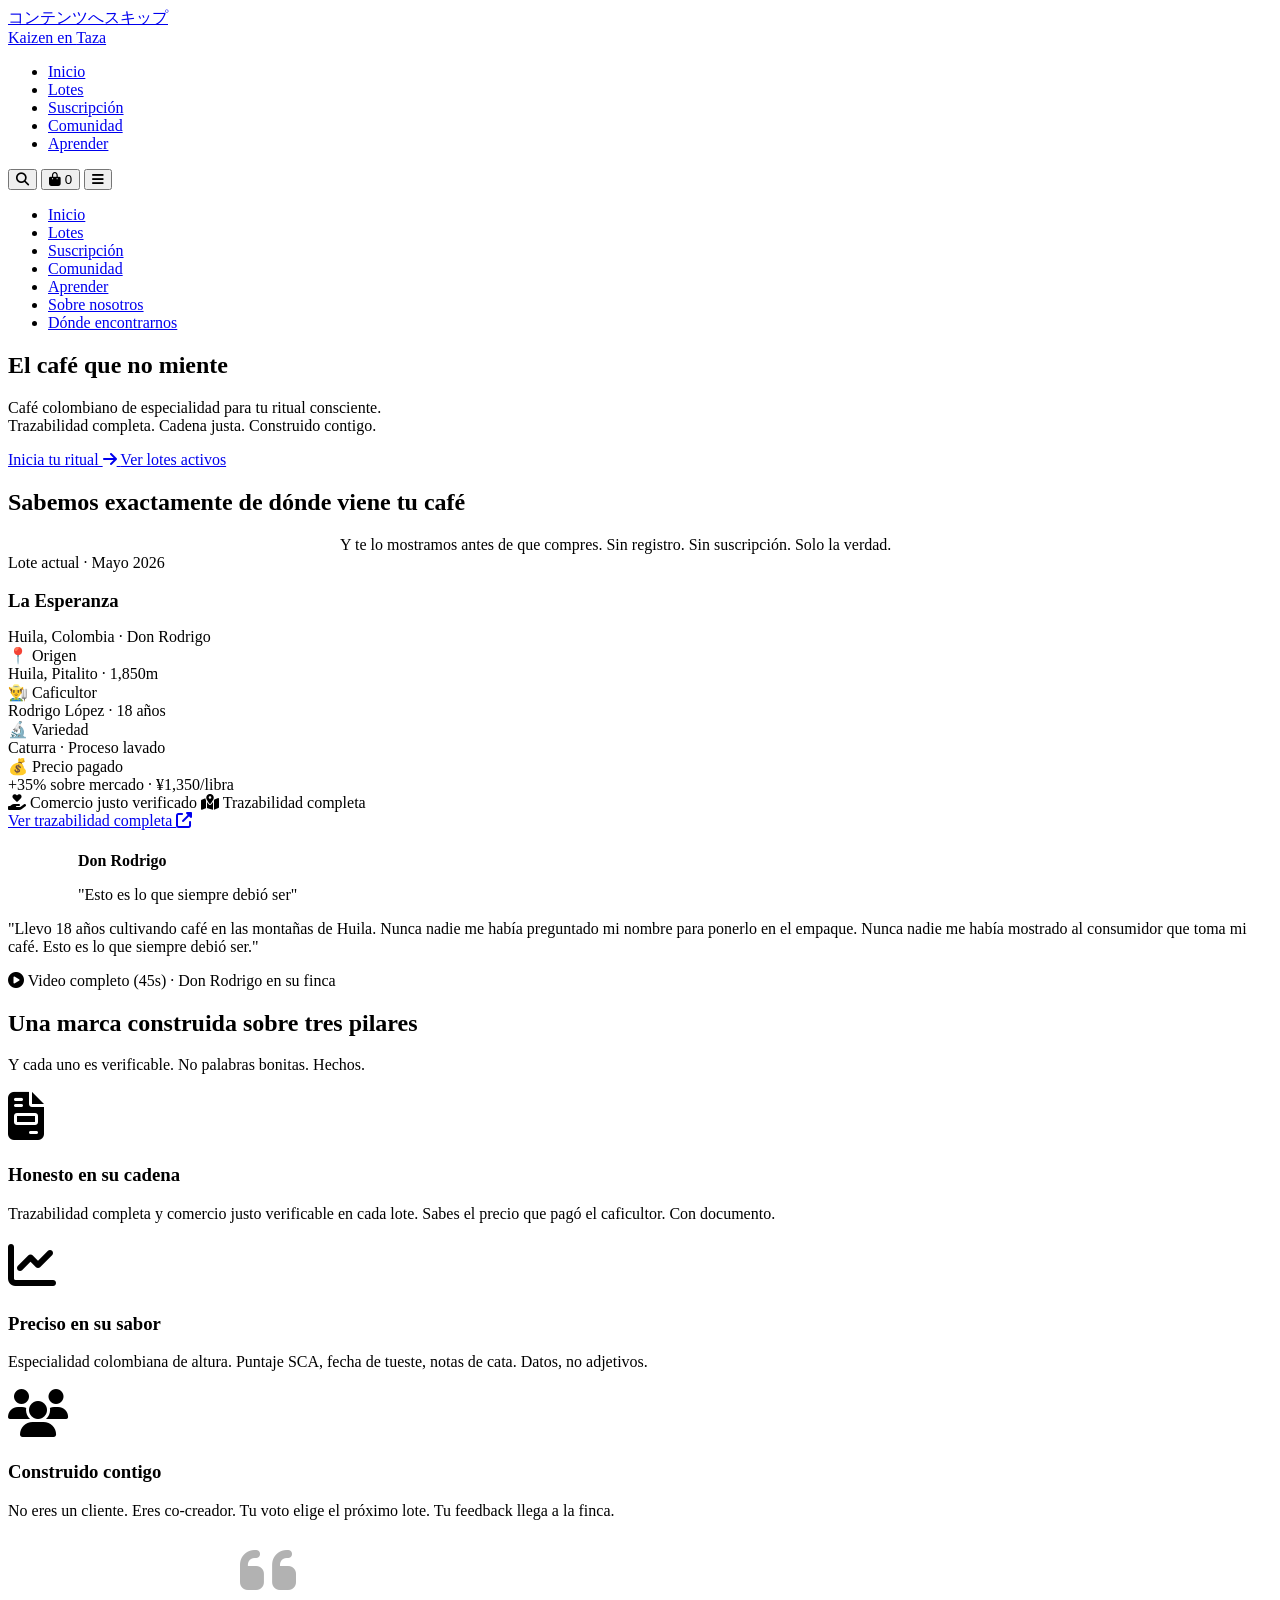
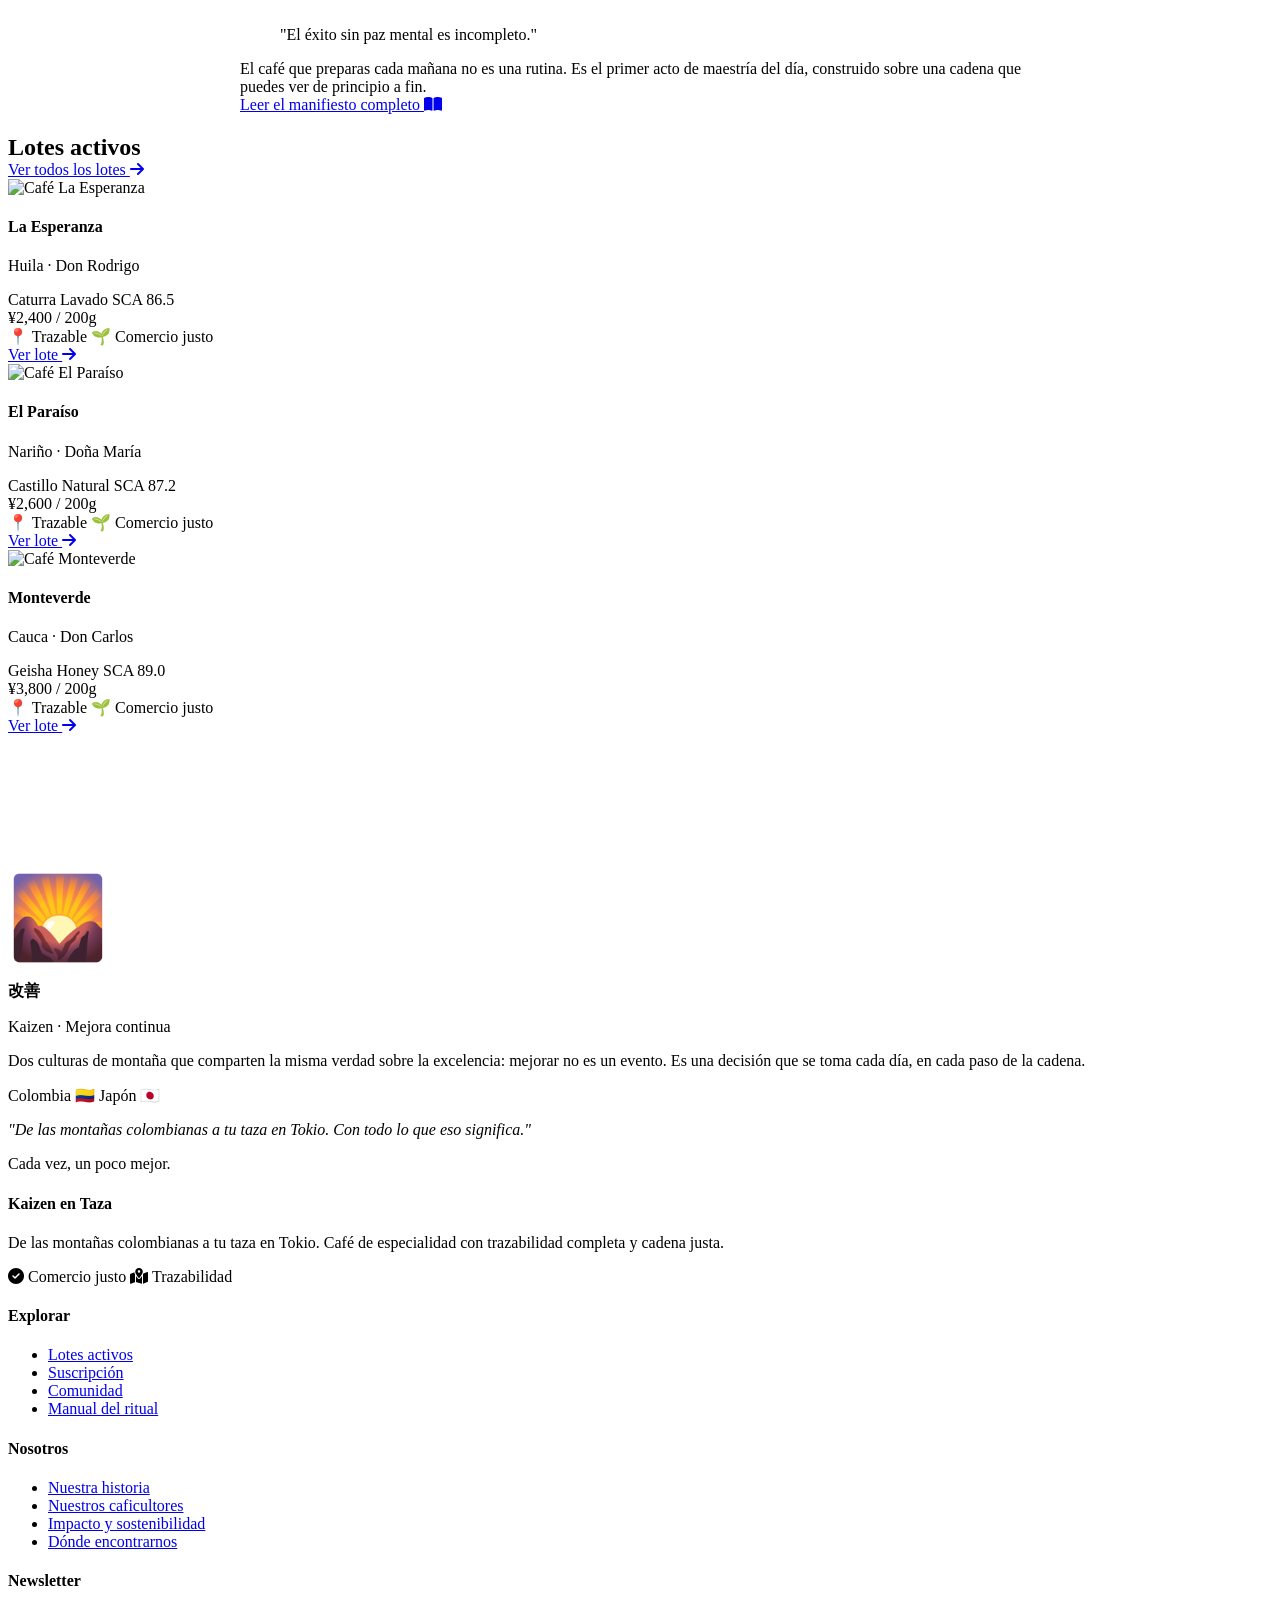
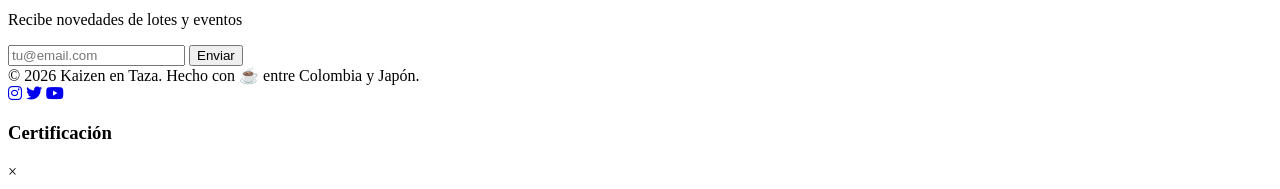
==== commit 503bf19b: "Update index.html" ====
--- a/index.html
+++ b/index.html
@@ -1,1995 +1,694 @@
 <!DOCTYPE html>
 <html lang="ja">
 <head>
-  <meta charset="UTF-8" />
-  <meta name="viewport" content="width=device-width, initial-scale=1.0" />
-  <meta name="description" content="Café colombiano de especialidad con trazabilidad completa. Cadena justa. Construido contigo. Para tu ritual consciente en Japón." />
-  <title>Kaizen en Taza — El café que no miente</title>
-
-  <!-- Fuentes -->
-  <link rel="preconnect" href="https://fonts.googleapis.com" />
-  <link rel="preconnect" href="https://fonts.gstatic.com" crossorigin />
-  <link href="https://fonts.googleapis.com/css2?family=Noto+Serif+JP:wght@200;300;400&family=DM+Mono:ital,wght@0,300;0,400;1,300&display=swap" rel="stylesheet" />
-
-  <!-- Font Awesome -->
-  <link rel="stylesheet" href="https://cdnjs.cloudflare.com/ajax/libs/font-awesome/6.5.0/css/all.min.css" />
-
-  <!-- Estilos globales -->
-  <link rel="stylesheet" href="styles.css" />
-
-  <style>
-    /* ======================================================
-       ESTILOS ESPECÍFICOS — index.html
-       ====================================================== */
-
-    /* ── Imagen de fondo hero con Unsplash (Colombia cafetero) ── */
-    .hero-home {
-      position: relative;
-      min-height: 96vh;
-      display: grid;
-      align-items: center;
-      overflow: hidden;
-      background-color: #1a1a14;
-    }
-
-    .hero-home__bg {
-      position: absolute;
-      inset: 0;
-      z-index: 0;
-    }
-
-    .hero-home__bg img {
-      width: 100%;
-      height: 100%;
-      object-fit: cover;
-      object-position: center 40%;
-      opacity: 0.55;
-      transition: transform 8s ease;
-    }
-
-    .hero-home.loaded .hero-home__bg img {
-      transform: scale(1.04);
-    }
-
-    /* Gradiente editorial: cubre más a la izquierda */
-    .hero-home__bg::after {
-      content: '';
-      position: absolute;
-      inset: 0;
-      background:
-        linear-gradient(90deg, rgba(10,9,8,0.85) 0%, rgba(10,9,8,0.4) 55%, rgba(10,9,8,0.1) 100%),
-        linear-gradient(0deg, rgba(10,9,8,0.6) 0%, transparent 50%);
-    }
-
-    .hero-home__container {
-      position: relative;
-      z-index: 2;
-      max-width: var(--container-xl);
-      margin-inline: auto;
-      padding-inline: var(--space-6);
-      padding-block: var(--space-24);
-      display: grid;
-      grid-template-columns: 1fr 1fr;
-      align-items: center;
-      gap: var(--space-16);
-    }
-
-    .hero-home__content {
-      display: flex;
-      flex-direction: column;
-      gap: var(--space-6);
-    }
-
-    .hero-home__eyebrow {
-      display: flex;
-      align-items: center;
-      gap: var(--space-3);
-      opacity: 0;
-      animation: fadeInLeft 0.7s ease 0.2s both;
-    }
-
-    .hero-home__eyebrow-line {
-      width: 28px;
-      height: 1px;
-      background-color: var(--color-accent-light);
-    }
-
-    .hero-home__kicker {
-      font-family: var(--font-mono);
-      font-size: var(--font-size-xs);
-      letter-spacing: 0.22em;
-      text-transform: uppercase;
-      color: var(--color-accent-light);
-    }
-
-    .hero-home__title {
-      font-family: var(--font-primary);
-      font-size: clamp(3rem, 6vw, 5.5rem);
-      font-weight: 200;
-      line-height: 1.0;
-      letter-spacing: -0.025em;
-      color: #FAF9F7;
-      opacity: 0;
-      animation: fadeInUp 0.8s ease 0.4s both;
-    }
-
-    .hero-home__title em {
-      font-style: italic;
-      color: var(--color-accent-light);
-    }
-
-    .hero-home__subtitle {
-      font-size: var(--font-size-base);
-      color: rgba(250,249,247,0.7);
-      line-height: 1.75;
-      max-width: 460px;
-      opacity: 0;
-      animation: fadeInUp 0.8s ease 0.6s both;
-    }
-
-    .hero-home__actions {
-      display: flex;
-      flex-wrap: wrap;
-      gap: var(--space-3);
-      padding-top: var(--space-2);
-      opacity: 0;
-      animation: fadeInUp 0.8s ease 0.8s both;
-    }
-
-    /* CTA primario en hero oscuro */
-    .btn--hero-primary {
-      background-color: var(--color-accent);
-      color: #FAF9F7;
-      border: 1px solid var(--color-accent);
-      padding: var(--space-4) var(--space-8);
-      font-size: var(--font-size-sm);
-      font-weight: var(--font-weight-medium);
-      letter-spacing: 0.04em;
-      border-radius: var(--border-radius-sm);
-      transition: background-color var(--transition-fast), box-shadow var(--transition-fast), transform var(--transition-fast);
-    }
-
-    .btn--hero-primary:hover {
-      background-color: #9E6830;
-      box-shadow: 0 6px 24px rgba(139,90,43,0.4);
-      transform: translateY(-1px);
-    }
-
-    .btn--hero-secondary {
-      background-color: transparent;
-      color: rgba(250,249,247,0.8);
-      border: 1px solid rgba(250,249,247,0.25);
-      padding: var(--space-4) var(--space-8);
-      font-size: var(--font-size-sm);
-      font-weight: var(--font-weight-regular);
-      letter-spacing: 0.04em;
-      border-radius: var(--border-radius-sm);
-      transition: background-color var(--transition-fast), border-color var(--transition-fast), color var(--transition-fast);
-    }
-
-    .btn--hero-secondary:hover {
-      background-color: rgba(250,249,247,0.08);
-      border-color: rgba(250,249,247,0.5);
-      color: #FAF9F7;
-    }
-
-    /* Panel derecho del hero — datos del lote en tiempo real */
-    .hero-home__lote-preview {
-      opacity: 0;
-      animation: fadeInUp 0.8s ease 1s both;
-    }
-
-    .lote-preview-card {
-      background-color: rgba(250,249,247,0.06);
-      border: 1px solid rgba(250,249,247,0.12);
-      backdrop-filter: blur(16px);
-      -webkit-backdrop-filter: blur(16px);
-      border-radius: var(--border-radius-lg);
-      padding: var(--space-6);
-      display: flex;
-      flex-direction: column;
-      gap: var(--space-5);
-    }
-
-    .lote-preview-card__header {
-      display: flex;
-      justify-content: space-between;
-      align-items: flex-start;
-    }
-
-    .lote-preview-card__eyebrow {
-      font-family: var(--font-mono);
-      font-size: var(--font-size-xs);
-      letter-spacing: 0.14em;
-      text-transform: uppercase;
-      color: var(--color-accent-light);
-    }
-
-    .lote-preview-card__title {
-      font-family: var(--font-primary);
-      font-size: var(--font-size-2xl);
-      font-weight: 300;
-      color: #FAF9F7;
-      line-height: var(--line-height-snug);
-      margin-top: var(--space-1);
-    }
-
-    .lote-preview-card__badge {
-      display: inline-flex;
-      align-items: center;
-      gap: 6px;
-      padding: 4px var(--space-3);
-      background-color: rgba(46, 125, 50, 0.2);
-      border: 1px solid rgba(46, 125, 50, 0.4);
-      border-radius: var(--border-radius-full);
-      font-family: var(--font-mono);
-      font-size: 0.65rem;
-      letter-spacing: 0.1em;
-      text-transform: uppercase;
-      color: #81C784;
-      white-space: nowrap;
-    }
-
-    .lote-preview-card__badge::before {
-      content: '';
-      width: 6px;
-      height: 6px;
-      border-radius: 50%;
-      background-color: #81C784;
-      animation: pulse 2s ease infinite;
-    }
-
-    /* Caficultor */
-    .caficultor-row {
-      display: flex;
-      align-items: center;
-      gap: var(--space-3);
-      padding: var(--space-4);
-      background-color: rgba(255,255,255,0.04);
-      border-radius: var(--border-radius-md);
-      border: 1px solid rgba(255,255,255,0.06);
-    }
-
-    .caficultor-avatar {
-      width: 44px;
-      height: 44px;
-      border-radius: 50%;
-      overflow: hidden;
-      flex-shrink: 0;
-      background-color: rgba(196, 162, 122, 0.2);
-      display: flex;
-      align-items: center;
-      justify-content: center;
-      font-family: var(--font-primary);
-      font-size: var(--font-size-lg);
-      color: var(--color-accent-light);
-      border: 1.5px solid rgba(196,162,122,0.3);
-    }
-
-    .caficultor-info__name {
-      font-size: var(--font-size-sm);
-      font-weight: var(--font-weight-medium);
-      color: rgba(250,249,247,0.9);
-    }
-
-    .caficultor-info__role {
-      font-family: var(--font-mono);
-      font-size: var(--font-size-xs);
-      color: rgba(250,249,247,0.4);
-      letter-spacing: 0.06em;
-    }
-
-    /* Precio destacado */
-    .precio-justo {
-      display: flex;
-      align-items: center;
-      gap: var(--space-2);
-      padding: var(--space-3) var(--space-4);
-      background-color: rgba(139,90,43,0.15);
-      border: 1px solid rgba(196,162,122,0.25);
-      border-radius: var(--border-radius-md);
-    }
-
-    .precio-justo__icon {
-      color: var(--color-accent-light);
-      font-size: var(--font-size-sm);
-    }
-
-    .precio-justo__text {
-      font-family: var(--font-mono);
-      font-size: var(--font-size-xs);
-      color: var(--color-accent-light);
-      letter-spacing: 0.06em;
-    }
-
-    .precio-justo__value {
-      font-weight: 500;
-      color: #E8C99A;
-    }
-
-    /* Specs del lote en grid */
-    .lote-specs {
-      display: grid;
-      grid-template-columns: repeat(3, 1fr);
-      gap: var(--space-3);
-    }
-
-    .lote-spec {
-      display: flex;
-      flex-direction: column;
-      gap: 3px;
-    }
-
-    .lote-spec__label {
-      font-family: var(--font-mono);
-      font-size: 0.6rem;
-      letter-spacing: 0.14em;
-      text-transform: uppercase;
-      color: rgba(250,249,247,0.3);
-    }
-
-    .lote-spec__value {
-      font-family: var(--font-mono);
-      font-size: var(--font-size-sm);
-      color: rgba(250,249,247,0.8);
-    }
-
-    /* Scroll indicator */
-    .hero-scroll-hint {
-      position: absolute;
-      bottom: var(--space-8);
-      left: 50%;
-      transform: translateX(-50%);
-      z-index: 2;
-      display: flex;
-      flex-direction: column;
-      align-items: center;
-      gap: var(--space-2);
-      opacity: 0;
-      animation: fadeIn 1s ease 1.5s both;
-    }
-
-    .hero-scroll-hint__text {
-      font-family: var(--font-mono);
-      font-size: 0.6rem;
-      letter-spacing: 0.2em;
-      text-transform: uppercase;
-      color: rgba(250,249,247,0.3);
-    }
-
-    .hero-scroll-hint__line {
-      width: 1px;
-      height: 40px;
-      background: linear-gradient(to bottom, rgba(250,249,247,0.3), transparent);
-      animation: scrollLine 2s ease infinite;
-    }
-
-    @keyframes scrollLine {
-      0%   { transform: scaleY(0); transform-origin: top; }
-      50%  { transform: scaleY(1); transform-origin: top; }
-      51%  { transform: scaleY(1); transform-origin: bottom; }
-      100% { transform: scaleY(0); transform-origin: bottom; }
-    }
-
-    /* ── SECCIÓN 2: TRAZABILIDAD ── */
-    .section-trazabilidad {
-      padding-block: var(--space-24);
-      background-color: var(--color-background);
-    }
-
-    .trazabilidad-grid {
-      display: grid;
-      grid-template-columns: 1fr 1.1fr;
-      gap: var(--space-16);
-      align-items: start;
-    }
-
-    .trazabilidad-text {
-      display: flex;
-      flex-direction: column;
-      gap: var(--space-6);
-      position: sticky;
-      top: calc(var(--header-height) + var(--space-8));
-    }
-
-    .trazabilidad-card {
-      background-color: var(--color-surface);
-      border: 1px solid var(--color-border);
-      border-radius: var(--border-radius-lg);
-      overflow: hidden;
-      box-shadow: var(--shadow-lg);
-    }
-
-    .trazabilidad-card__image {
-      height: 200px;
-      overflow: hidden;
-      background-color: var(--color-surface-raised);
-      position: relative;
-    }
-
-    .trazabilidad-card__image img {
-      width: 100%;
-      height: 100%;
-      object-fit: cover;
-      transition: transform var(--transition-slow);
-    }
-
-    .trazabilidad-card:hover .trazabilidad-card__image img {
-      transform: scale(1.03);
-    }
-
-    .trazabilidad-card__image-label {
-      position: absolute;
-      bottom: var(--space-4);
-      left: var(--space-4);
-      background-color: rgba(10,9,8,0.75);
-      backdrop-filter: blur(8px);
-      padding: var(--space-2) var(--space-3);
-      border-radius: var(--border-radius-sm);
-    }
-
-    .trazabilidad-card__image-label span {
-      font-family: var(--font-mono);
-      font-size: var(--font-size-xs);
-      color: rgba(250,249,247,0.8);
-      letter-spacing: 0.1em;
-    }
-
-    .trazabilidad-card__body {
-      padding: var(--space-6);
-      display: flex;
-      flex-direction: column;
-      gap: var(--space-5);
-    }
-
-    /* Caficultor dentro de la card de trazabilidad */
-    .trazabilidad-caficultor {
-      display: flex;
-      align-items: center;
-      gap: var(--space-4);
-      padding: var(--space-4);
-      background-color: var(--color-surface-raised);
-      border-radius: var(--border-radius-md);
-      border: 1px solid var(--color-border);
-    }
-
-    .trazabilidad-caficultor__avatar {
-      width: 52px;
-      height: 52px;
-      border-radius: 50%;
-      background: linear-gradient(135deg, #C4A27A, #8B5A2B);
-      display: flex;
-      align-items: center;
-      justify-content: center;
-      font-family: var(--font-primary);
-      font-size: var(--font-size-xl);
-      color: white;
-      flex-shrink: 0;
-      border: 2px solid var(--color-accent-light);
-    }
-
-    .trazabilidad-caficultor__verified {
-      display: flex;
-      align-items: center;
-      gap: var(--space-1);
-      font-family: var(--font-mono);
-      font-size: var(--font-size-xs);
-      color: var(--color-success);
-      margin-top: 3px;
-    }
-
-    /* Grid de datos técnicos */
-    .lote-data-grid {
-      display: grid;
-      grid-template-columns: repeat(3, 1fr);
-      gap: 1px;
-      background-color: var(--color-border);
-      border: 1px solid var(--color-border);
-      border-radius: var(--border-radius-md);
-      overflow: hidden;
-    }
-
-    .lote-data-cell {
-      background-color: var(--color-surface);
-      padding: var(--space-4);
-      display: flex;
-      flex-direction: column;
-      gap: 4px;
-    }
-
-    .lote-data-cell__label {
-      font-family: var(--font-mono);
-      font-size: 0.6rem;
-      letter-spacing: 0.14em;
-      text-transform: uppercase;
-      color: var(--color-text-tertiary);
-    }
-
-    .lote-data-cell__value {
-      font-family: var(--font-mono);
-      font-size: var(--font-size-sm);
-      color: var(--color-text-primary);
-      font-weight: 400;
-    }
-
-    /* Precio al caficultor — destacado */
-    .precio-caficultor-bar {
-      display: flex;
-      flex-direction: column;
-      gap: var(--space-3);
-      padding: var(--space-5);
-      background: linear-gradient(135deg, var(--color-accent-subtle), rgba(196,162,122,0.08));
-      border: 1px solid rgba(139,90,43,0.15);
-      border-radius: var(--border-radius-md);
-    }
-
-    .precio-caficultor-bar__header {
-      display: flex;
-      justify-content: space-between;
-      align-items: center;
-    }
-
-    .precio-caficultor-bar__label {
-      font-family: var(--font-mono);
-      font-size: var(--font-size-xs);
-      letter-spacing: 0.1em;
-      text-transform: uppercase;
-      color: var(--color-accent);
-    }
-
-    .precio-caficultor-bar__pct {
-      font-family: var(--font-primary);
-      font-size: var(--font-size-2xl);
-      font-weight: 300;
-      color: var(--color-accent);
-      line-height: 1;
-    }
-
-    .precio-caficultor-bar__pct sup {
-      font-size: var(--font-size-sm);
-    }
-
-    .vs-bar {
-      display: flex;
-      align-items: center;
-      gap: var(--space-3);
-    }
-
-    .vs-bar__track {
-      flex: 1;
-      height: 6px;
-      background-color: var(--color-border);
-      border-radius: var(--border-radius-full);
-      overflow: hidden;
-      position: relative;
-    }
-
-    .vs-bar__fill {
-      height: 100%;
-      background-color: var(--color-accent);
-      border-radius: var(--border-radius-full);
-      width: 0;
-      transition: width 1.4s cubic-bezier(0.25, 1, 0.5, 1);
-    }
-
-    .vs-bar__fill--market {
-      background-color: var(--color-border-strong);
-    }
-
-    .vs-bar__label {
-      font-family: var(--font-mono);
-      font-size: var(--font-size-xs);
-      color: var(--color-text-tertiary);
-      white-space: nowrap;
-      min-width: 90px;
-    }
-
-    /* Nota honestidad */
-    .honesty-note {
-      display: flex;
-      align-items: center;
-      gap: var(--space-2);
-      padding: var(--space-3) var(--space-4);
-      background-color: var(--color-surface-raised);
-      border-radius: var(--border-radius-sm);
-    }
-
-    .honesty-note__icon {
-      color: var(--color-text-tertiary);
-      font-size: var(--font-size-sm);
-    }
-
-    .honesty-note__text {
-      font-family: var(--font-mono);
-      font-size: var(--font-size-xs);
-      color: var(--color-text-tertiary);
-      letter-spacing: 0.04em;
-    }
-
-    /* ── SECCIÓN 3: PILARES ── */
-    .section-pilares {
-      padding-block: var(--space-20);
-      background-color: var(--color-surface);
-      border-top: 1px solid var(--color-border);
-      border-bottom: 1px solid var(--color-border);
-    }
-
-    .pilares-grid {
-      display: grid;
-      grid-template-columns: repeat(3, 1fr);
-      gap: 1px;
-      background-color: var(--color-border);
-    }
-
-    .pilar {
-      background-color: var(--color-surface);
-      padding: var(--space-10) var(--space-8);
-      display: flex;
-      flex-direction: column;
-      gap: var(--space-5);
-      transition: background-color var(--transition-base);
-    }
-
-    .pilar:hover {
-      background-color: var(--color-card-hover);
-    }
-
-    .pilar__number {
-      font-family: var(--font-mono);
-      font-size: var(--font-size-xs);
-      letter-spacing: 0.16em;
-      color: var(--color-text-tertiary);
-    }
-
-    .pilar__icon {
-      width: 48px;
-      height: 48px;
-      border-radius: var(--border-radius-md);
-      background-color: var(--color-accent-subtle);
-      display: flex;
-      align-items: center;
-      justify-content: center;
-      color: var(--color-accent);
-      font-size: var(--font-size-xl);
-      transition: background-color var(--transition-base), color var(--transition-base);
-    }
-
-    .pilar:hover .pilar__icon {
-      background-color: var(--color-accent);
-      color: white;
-    }
-
-    .pilar__title {
-      font-family: var(--font-primary);
-      font-size: var(--font-size-xl);
-      font-weight: 300;
-      color: var(--color-text-primary);
-      line-height: var(--line-height-snug);
-    }
-
-    .pilar__desc {
-      font-size: var(--font-size-sm);
-      color: var(--color-text-secondary);
-      line-height: var(--line-height-normal);
-    }
-
-    .pilar__link {
-      font-family: var(--font-mono);
-      font-size: var(--font-size-xs);
-      color: var(--color-accent);
-      letter-spacing: 0.08em;
-      display: inline-flex;
-      align-items: center;
-      gap: var(--space-2);
-      margin-top: auto;
-      transition: gap var(--transition-fast);
-    }
-
-    .pilar:hover .pilar__link {
-      gap: var(--space-3);
-    }
-
-    /* ── SECCIÓN 4: PROPÓSITO / MANIFIESTO ── */
-    .section-proposito {
-      padding-block: var(--space-32);
-      background-color: var(--color-background);
-      position: relative;
-      overflow: hidden;
-    }
-
-    .section-proposito::before {
-      content: '改善';
-      position: absolute;
-      right: -0.05em;
-      top: 50%;
-      transform: translateY(-50%);
-      font-family: var(--font-primary);
-      font-size: 28vw;
-      font-weight: 200;
-      color: rgba(139,90,43,0.04);
-      line-height: 1;
-      pointer-events: none;
-      user-select: none;
-      letter-spacing: -0.02em;
-    }
-
-    .proposito-content {
-      position: relative;
-      z-index: 1;
-      max-width: 680px;
-      display: flex;
-      flex-direction: column;
-      gap: var(--space-8);
-    }
-
-    .proposito-cita {
-      display: flex;
-      flex-direction: column;
-      gap: var(--space-4);
-    }
-
-    .proposito-cita__mark {
-      font-family: var(--font-primary);
-      font-size: 4rem;
-      line-height: 0.5;
-      color: var(--color-accent);
-      font-weight: 200;
-    }
-
-    .proposito-cita__text {
-      font-family: var(--font-primary);
-      font-size: clamp(var(--font-size-2xl), 3.5vw, var(--font-size-4xl));
-      font-weight: 200;
-      line-height: 1.25;
-      letter-spacing: -0.015em;
-      color: var(--color-text-primary);
-    }
-
-    .proposito-cita__source {
-      font-family: var(--font-mono);
-      font-size: var(--font-size-xs);
-      letter-spacing: 0.12em;
-      text-transform: uppercase;
-      color: var(--color-accent);
-    }
-
-    .proposito-body {
-      font-size: var(--font-size-lg);
-      color: var(--color-text-secondary);
-      line-height: var(--line-height-loose);
-      border-left: 2px solid var(--color-accent-light);
-      padding-left: var(--space-6);
-    }
-
-    /* ── SECCIÓN 5: LOTES DESTACADOS ── */
-    .section-lotes {
-      padding-block: var(--space-20);
-      background-color: var(--color-surface);
-      border-top: 1px solid var(--color-border);
-    }
-
-    .lotes-grid {
-      display: grid;
-      grid-template-columns: repeat(3, 1fr);
-      gap: var(--space-6);
-    }
-
-    .lote-card {
-      background-color: var(--color-background);
-      border: 1px solid var(--color-border);
-      border-radius: var(--border-radius-lg);
-      overflow: hidden;
-      display: flex;
-      flex-direction: column;
-      transition: box-shadow var(--transition-base), transform var(--transition-base), border-color var(--transition-base);
-      text-decoration: none;
-      color: inherit;
-    }
-
-    .lote-card:hover {
-      box-shadow: var(--shadow-lg);
-      transform: translateY(-3px);
-      border-color: var(--color-accent-light);
-    }
-
-    .lote-card__media {
-      height: 180px;
-      overflow: hidden;
-      background-color: var(--color-surface-raised);
-      position: relative;
-    }
-
-    .lote-card__media img {
-      width: 100%;
-      height: 100%;
-      object-fit: cover;
-      transition: transform var(--transition-slow);
-    }
-
-    .lote-card:hover .lote-card__media img {
-      transform: scale(1.05);
-    }
-
-    .lote-card__badge-trazabilidad {
-      position: absolute;
-      bottom: var(--space-3);
-      right: var(--space-3);
-      display: flex;
-      align-items: center;
-      gap: 5px;
-      padding: 4px var(--space-3);
-      background-color: rgba(10,9,8,0.8);
-      backdrop-filter: blur(8px);
-      border-radius: var(--border-radius-full);
-      font-family: var(--font-mono);
-      font-size: 0.6rem;
-      letter-spacing: 0.1em;
-      text-transform: uppercase;
-      color: rgba(250,249,247,0.9);
-    }
-
-    .lote-card__badge-trazabilidad i {
-      color: #81C784;
-      font-size: 8px;
-    }
-
-    .lote-card__body {
-      padding: var(--space-5);
-      display: flex;
-      flex-direction: column;
-      gap: var(--space-3);
-      flex: 1;
-    }
-
-    .lote-card__id {
-      font-family: var(--font-mono);
-      font-size: var(--font-size-xs);
-      color: var(--color-accent);
-      letter-spacing: 0.1em;
-    }
-
-    .lote-card__name {
-      font-family: var(--font-primary);
-      font-size: var(--font-size-xl);
-      font-weight: 300;
-      color: var(--color-text-primary);
-      line-height: var(--line-height-snug);
-    }
-
-    .lote-card__specs {
-      display: flex;
-      flex-wrap: wrap;
-      gap: var(--space-2);
-    }
-
-    .lote-card__spec-pill {
-      padding: 3px var(--space-3);
-      background-color: var(--color-surface-raised);
-      border: 1px solid var(--color-border);
-      border-radius: var(--border-radius-full);
-      font-family: var(--font-mono);
-      font-size: var(--font-size-xs);
-      color: var(--color-text-secondary);
-    }
-
-    .lote-card__footer {
-      padding: var(--space-4) var(--space-5);
-      border-top: 1px solid var(--color-border);
-      display: flex;
-      align-items: center;
-      justify-content: space-between;
-    }
-
-    .lote-card__disponibilidad {
-      display: flex;
-      align-items: center;
-      gap: var(--space-2);
-      font-family: var(--font-mono);
-      font-size: var(--font-size-xs);
-      color: var(--color-success);
-    }
-
-    .lote-card__disponibilidad::before {
-      content: '';
-      width: 6px;
-      height: 6px;
-      border-radius: 50%;
-      background-color: var(--color-success);
-    }
-
-    .lote-card__cta {
-      font-family: var(--font-mono);
-      font-size: var(--font-size-xs);
-      color: var(--color-accent);
-      letter-spacing: 0.06em;
-      display: flex;
-      align-items: center;
-      gap: var(--space-2);
-      transition: gap var(--transition-fast);
-    }
-
-    .lote-card:hover .lote-card__cta {
-      gap: var(--space-3);
-    }
-
-    /* ── SECCIÓN 6: TESTIMONIO ── */
-    .section-testimonio {
-      padding-block: var(--space-20);
-      background-color: var(--color-text-primary);
-      position: relative;
-      overflow: hidden;
-    }
-
-    .section-testimonio::before {
-      content: '"';
-      position: absolute;
-      top: -0.2em;
-      left: -0.05em;
-      font-family: var(--font-primary);
-      font-size: 30vw;
-      font-weight: 200;
-      color: rgba(250,249,247,0.025);
-      line-height: 1;
-      pointer-events: none;
-      user-select: none;
-    }
-
-    .testimonio-content {
-      position: relative;
-      z-index: 1;
-      max-width: 760px;
-      margin-inline: auto;
-      text-align: center;
-      display: flex;
-      flex-direction: column;
-      align-items: center;
-      gap: var(--space-8);
-    }
-
-    .testimonio-rating {
-      display: flex;
-      gap: var(--space-1);
-      color: var(--color-accent-light);
-      font-size: var(--font-size-sm);
-    }
-
-    .testimonio-quote {
-      font-family: var(--font-primary);
-      font-size: clamp(var(--font-size-xl), 2.5vw, var(--font-size-3xl));
-      font-weight: 200;
-      color: rgba(250,249,247,0.9);
-      line-height: 1.45;
-      letter-spacing: -0.01em;
-    }
-
-    .testimonio-author {
-      display: flex;
-      align-items: center;
-      gap: var(--space-4);
-    }
-
-    .testimonio-author__avatar {
-      width: 48px;
-      height: 48px;
-      border-radius: 50%;
-      background: linear-gradient(135deg, #C4A27A, #5A3010);
-      display: flex;
-      align-items: center;
-      justify-content: center;
-      font-family: var(--font-primary);
-      font-size: var(--font-size-lg);
-      color: white;
-      flex-shrink: 0;
-      border: 2px solid rgba(196,162,122,0.3);
-    }
-
-    .testimonio-author__name {
-      font-weight: var(--font-weight-medium);
-      color: rgba(250,249,247,0.9);
-      font-size: var(--font-size-base);
-    }
-
-    .testimonio-author__role {
-      font-family: var(--font-mono);
-      font-size: var(--font-size-xs);
-      color: rgba(250,249,247,0.35);
-      letter-spacing: 0.08em;
-      margin-top: 2px;
-    }
-
-    .testimonio-verified {
-      display: flex;
-      align-items: center;
-      gap: var(--space-1);
-      font-family: var(--font-mono);
-      font-size: var(--font-size-xs);
-      color: #81C784;
-      margin-top: 2px;
-    }
-
-    /* ── FOOTER ── */
-    .footer-newsletter {
-      display: flex;
-      gap: var(--space-2);
-      max-width: 320px;
-    }
-
-    .footer-newsletter input {
-      flex: 1;
-      padding: var(--space-3) var(--space-4);
-      background-color: rgba(255,255,255,0.06);
-      border: 1px solid rgba(255,255,255,0.12);
-      border-radius: var(--border-radius-sm);
-      font-size: var(--font-size-sm);
-      color: var(--color-background);
-      outline: none;
-      transition: border-color var(--transition-fast);
-    }
-
-    .footer-newsletter input::placeholder {
-      color: rgba(250,249,247,0.3);
-    }
-
-    .footer-newsletter input:focus {
-      border-color: var(--color-accent-light);
-    }
-
-    .footer-newsletter button {
-      padding: var(--space-3) var(--space-4);
-      background-color: var(--color-accent);
-      color: white;
-      border-radius: var(--border-radius-sm);
-      font-family: var(--font-mono);
-      font-size: var(--font-size-xs);
-      letter-spacing: 0.08em;
-      white-space: nowrap;
-      transition: background-color var(--transition-fast);
-      cursor: pointer;
-      border: none;
-    }
-
-    .footer-newsletter button:hover {
-      background-color: #9E6830;
-    }
-
-    .footer-certs {
-      display: flex;
-      flex-direction: column;
-      gap: var(--space-2);
-      margin-top: var(--space-4);
-    }
-
-    .footer-cert {
-      display: inline-flex;
-      align-items: center;
-      gap: var(--space-2);
-      padding: var(--space-2) var(--space-3);
-      background-color: rgba(255,255,255,0.04);
-      border: 1px solid rgba(255,255,255,0.08);
-      border-radius: var(--border-radius-sm);
-      font-family: var(--font-mono);
-      font-size: var(--font-size-xs);
-      color: rgba(250,249,247,0.4);
-      text-decoration: none;
-      transition: border-color var(--transition-fast), color var(--transition-fast);
-      letter-spacing: 0.06em;
-    }
-
-    .footer-cert:hover {
-      border-color: rgba(255,255,255,0.2);
-      color: rgba(250,249,247,0.7);
-    }
-
-    .footer-cert i {
-      color: var(--color-accent-light);
-    }
-
-    /* ── RESPONSIVE ESPECÍFICO ── */
-    @media (max-width: 1199px) {
-      .hero-home__container {
-        grid-template-columns: 1fr;
-        gap: var(--space-12);
-      }
-      .hero-home__lote-preview {
-        max-width: 520px;
-      }
-      .trazabilidad-grid {
-        grid-template-columns: 1fr;
-        gap: var(--space-10);
-      }
-      .trazabilidad-text {
-        position: static;
-      }
-      .lotes-grid {
-        grid-template-columns: repeat(2, 1fr);
-      }
-      .section-proposito::before {
-        font-size: 40vw;
-      }
-    }
-
-    @media (max-width: 767px) {
-      .hero-home__container {
-        padding-block: var(--space-16);
-        grid-template-columns: 1fr;
-      }
-      .hero-home__title {
-        font-size: 2.5rem;
-      }
-      .lote-specs {
-        grid-template-columns: repeat(3, 1fr);
-      }
-      .pilares-grid {
-        grid-template-columns: 1fr;
-      }
-      .pilar {
-        padding: var(--space-8) var(--space-6);
-      }
-      .lotes-grid {
-        grid-template-columns: 1fr;
-      }
-      .lote-data-grid {
-        grid-template-columns: repeat(3, 1fr);
-      }
-      .section-proposito {
-        padding-block: var(--space-16);
-      }
-      .section-proposito::before {
-        display: none;
-      }
-      .proposito-body {
-        font-size: var(--font-size-base);
-      }
-      .footer-newsletter {
-        flex-direction: column;
-        max-width: 100%;
-      }
-    }
-  </style>
+    <meta charset="UTF-8">
+    <meta name="viewport" content="width=device-width, initial-scale=1.0, viewport-fit=cover">
+    <meta name="description" content="Kaizen en Taza - Café colombiano de especialidad con trazabilidad completa. Cadena justa, ritual consciente. De las montañas colombianas a tu taza en Tokio.">
+    <meta name="keywords" content="café colombiano, café de especialidad, Tokio, suscripción café, comercio justo, trazabilidad">
+    <meta name="author" content="Kaizen en Taza">
+    <meta property="og:title" content="Kaizen en Taza - El café que no miente">
+    <meta property="og:description" content="Café colombiano de especialidad con trazabilidad completa. Cadena justa. Construido contigo.">
+    <meta property="og:image" content="assets/images/og-image.jpg">
+    <meta property="og:type" content="website">
+    <meta name="twitter:card" content="summary_large_image">
+    <title>Kaizen en Taza | Café colombiano de especialidad - Tokio</title>
+    <link rel="stylesheet" href="styles.css">
+    <link rel="stylesheet" href="https://cdnjs.cloudflare.com/ajax/libs/font-awesome/6.5.1/css/all.min.css">
+    <link rel="icon" type="image/x-icon" href="assets/favicon.ico">
 </head>
-
 <body>
 
-<!-- ============================================================
-     HEADER
-     ============================================================ -->
-<header class="site-header" id="site-header" role="banner">
-  <div class="site-header__inner">
-
-    <!-- Logo -->
-    <a href="index.html" class="site-logo" aria-label="Kaizen en Taza — inicio">
-      <span class="site-logo__wordmark">Kaizen en Taza</span>
-      <span class="site-logo__tagline">改善 · Café de especialidad</span>
-    </a>
-
-    <!-- Navegación desktop -->
-    <nav class="site-nav" role="navigation" aria-label="Navegación principal">
-      <ul class="site-nav__list" role="list">
-        <li><a href="aprender.html" class="site-nav__link">El Ritual</a></li>
-        <li><a href="lotes.html" class="site-nav__link">Lotes</a></li>
-        <li><a href="suscripcion.html" class="site-nav__link">Suscripción</a></li>
-        <li><a href="comunidad.html" class="site-nav__link">Comunidad</a></li>
-        <li><a href="aprender.html" class="site-nav__link">Aprender</a></li>
-      </ul>
-    </nav>
-
-    <!-- Acciones header -->
-    <div class="site-header__actions">
-      <button class="btn btn--ghost btn--icon" aria-label="Buscar">
-        <i class="fa-regular fa-magnifying-glass" aria-hidden="true"></i>
-      </button>
-      <button class="btn btn--ghost btn--icon" aria-label="Tu pedido" style="position:relative;">
-        <i class="fa-regular fa-bag-shopping" aria-hidden="true"></i>
-        <span style="position:absolute;top:4px;right:4px;width:8px;height:8px;border-radius:50%;background-color:var(--color-accent);border:1.5px solid var(--color-background);" aria-label="1 artículo"></span>
-      </button>
-      <button class="menu-toggle" id="menu-toggle" aria-expanded="false" aria-label="Abrir menú" aria-controls="mobile-menu">
-        <span class="menu-toggle__bar"></span>
-        <span class="menu-toggle__bar"></span>
-        <span class="menu-toggle__bar"></span>
-      </button>
+    <!-- Skip to content link for accessibility -->
+    <a href="#main-content" class="skip-to-content">コンテンツへスキップ</a>
+
+    <!-- ============================================
+         HEADER (reutilizable en todas las páginas)
+         ============================================ -->
+    <header class="header">
+        <div class="container header-container">
+            <a href="index.html" class="logo">
+                Kaizen en <span>Taza</span>
+            </a>
+            
+            <nav class="nav">
+                <ul class="nav-links">
+                    <li><a href="index.html" class="nav-link active">Inicio</a></li>
+                    <li><a href="lotes.html" class="nav-link">Lotes</a></li>
+                    <li><a href="suscripcion.html" class="nav-link">Suscripción</a></li>
+                    <li><a href="comunidad.html" class="nav-link">Comunidad</a></li>
+                    <li><a href="aprender.html" class="nav-link">Aprender</a></li>
+                </ul>
+            </nav>
+            
+            <div class="header-actions">
+                <button class="icon-btn" id="searchBtn" aria-label="Buscar">
+                    <i class="fas fa-search"></i>
+                </button>
+                <button class="icon-btn" id="cartBtn" aria-label="Carrito">
+                    <i class="fas fa-shopping-bag"></i>
+                    <span class="cart-count">0</span>
+                </button>
+                <button class="menu-toggle" id="menuToggle" aria-label="Menú">
+                    <i class="fas fa-bars"></i>
+                </button>
+            </div>
+        </div>
+        
+        <!-- Mobile menu -->
+        <div class="mobile-menu" id="mobileMenu">
+            <ul class="mobile-nav-links">
+                <li><a href="index.html" class="mobile-nav-link active">Inicio</a></li>
+                <li><a href="lotes.html" class="mobile-nav-link">Lotes</a></li>
+                <li><a href="suscripcion.html" class="mobile-nav-link">Suscripción</a></li>
+                <li><a href="comunidad.html" class="mobile-nav-link">Comunidad</a></li>
+                <li><a href="aprender.html" class="mobile-nav-link">Aprender</a></li>
+                <li><a href="sobre-nosotros.html" class="mobile-nav-link">Sobre nosotros</a></li>
+                <li><a href="donde-encontrarnos.html" class="mobile-nav-link">Dónde encontrarnos</a></li>
+            </ul>
+        </div>
+    </header>
+
+    <main id="main-content">
+
+        <!-- ============================================
+             HERO SECTION
+             ============================================ -->
+        <section class="hero">
+            <div class="container">
+                <h1 class="hero-title">
+                    El café que <span style="color: var(--color-accent);">no miente</span>
+                </h1>
+                <p class="hero-subtitle">
+                    Café colombiano de especialidad para tu ritual consciente.<br>
+                    Trazabilidad completa. Cadena justa. Construido contigo.
+                </p>
+                <div class="hero-buttons">
+                    <a href="suscripcion.html" class="btn btn-primary btn-large">
+                        Inicia tu ritual <i class="fas fa-arrow-right"></i>
+                    </a>
+                    <a href="lotes.html" class="btn btn-secondary btn-large">
+                        Ver lotes activos
+                    </a>
+                </div>
+            </div>
+        </section>
+
+        <!-- ============================================
+             TRAZABILIDAD DEMO SECTION (CRÍTICA)
+             ============================================ -->
+        <section class="section">
+            <div class="container">
+                <div class="text-center mb-12">
+                    <h2>Sabemos exactamente de dónde viene tu café</h2>
+                    <p class="text-secondary" style="max-width: 600px; margin: 0 auto;">
+                        Y te lo mostramos antes de que compres. Sin registro. Sin suscripción. Solo la verdad.
+                    </p>
+                </div>
+
+                <div class="grid grid-2" style="gap: var(--space-8); align-items: start;">
+                    <!-- Trazabilidad demo card -->
+                    <div class="trazabilidad-card">
+                        <div class="trazabilidad-header">
+                            <span class="badge badge-success">Lote actual · Mayo 2026</span>
+                        </div>
+                        <div class="trazabilidad-body">
+                            <h3 style="margin-bottom: var(--space-2);">La Esperanza</h3>
+                            <p style="color: var(--color-text-secondary); font-size: var(--font-size-sm); margin-bottom: var(--space-4);">
+                                Huila, Colombia · Don Rodrigo
+                            </p>
+                            
+                            <div class="trazabilidad-grid">
+                                <div class="trazabilidad-item">
+                                    <div class="trazabilidad-label">📍 Origen</div>
+                                    <div class="trazabilidad-value">Huila, Pitalito · 1,850m</div>
+                                </div>
+                                <div class="trazabilidad-item">
+                                    <div class="trazabilidad-label">👨‍🌾 Caficultor</div>
+                                    <div class="trazabilidad-value">Rodrigo López · 18 años</div>
+                                </div>
+                                <div class="trazabilidad-item">
+                                    <div class="trazabilidad-label">🔬 Variedad</div>
+                                    <div class="trazabilidad-value">Caturra · Proceso lavado</div>
+                                </div>
+                                <div class="trazabilidad-item">
+                                    <div class="trazabilidad-label">💰 Precio pagado</div>
+                                    <div class="trazabilidad-value">+35% sobre mercado · ¥1,350/libra</div>
+                                </div>
+                            </div>
+                            
+                            <div class="certifications" style="margin: var(--space-4) 0;">
+                                <span class="cert-badge" onclick="showCertModal('fairtrade')">
+                                    <i class="fas fa-hand-holding-heart"></i> Comercio justo verificado
+                                </span>
+                                <span class="cert-badge" onclick="showCertModal('trazabilidad')">
+                                    <i class="fas fa-map-marked-alt"></i> Trazabilidad completa
+                                </span>
+                            </div>
+                            
+                            <a href="lote-detalle.html" class="btn btn-outline" style="width: 100%; margin-top: var(--space-4);">
+                                Ver trazabilidad completa <i class="fas fa-external-link-alt"></i>
+                            </a>
+                        </div>
+                    </div>
+
+                    <!-- Caficultor story -->
+                    <div class="card" style="background: var(--color-card-hover);">
+                        <div style="display: flex; gap: var(--space-4); align-items: center; margin-bottom: var(--space-4);">
+                            <div style="width: 70px; height: 70px; background: var(--color-accent-light); border-radius: 50%; display: flex; align-items: center; justify-content: center; overflow: hidden;">
+                                <i class="fas fa-user" style="font-size: 2rem; color: white;"></i>
+                            </div>
+                            <div>
+                                <h4 style="margin-bottom: 0;">Don Rodrigo</h4>
+                                <p style="font-size: var(--font-size-sm); margin-bottom: 0;">"Esto es lo que siempre debió ser"</p>
+                            </div>
+                        </div>
+                        <p style="font-size: var(--font-size-sm);">
+                            "Llevo 18 años cultivando café en las montañas de Huila. Nunca nadie me había preguntado mi nombre para ponerlo en el empaque. 
+                            Nunca nadie me había mostrado al consumidor que toma mi café. Esto es lo que siempre debió ser."
+                        </p>
+                        <div style="margin-top: var(--space-3);">
+                            <i class="fas fa-play-circle" style="color: var(--color-accent);"></i>
+                            <span style="font-size: var(--font-size-sm); margin-left: var(--space-2);">Video completo (45s) · Don Rodrigo en su finca</span>
+                        </div>
+                    </div>
+                </div>
+            </div>
+        </section>
+
+        <!-- ============================================
+             TRES PILARES DE LA MARCA
+             ============================================ -->
+        <section class="section bg-light">
+            <div class="container">
+                <div class="text-center mb-12">
+                    <h2>Una marca construida sobre tres pilares</h2>
+                    <p class="text-secondary">Y cada uno es verificable. No palabras bonitas. Hechos.</p>
+                </div>
+                
+                <div class="grid grid-3">
+                    <div class="card text-center">
+                        <div style="font-size: 3rem; margin-bottom: var(--space-4); color: var(--color-accent);">
+                            <i class="fas fa-file-invoice"></i>
+                        </div>
+                        <h3>Honesto en su cadena</h3>
+                        <p class="text-secondary" style="font-size: var(--font-size-sm);">
+                            Trazabilidad completa y comercio justo verificable en cada lote. 
+                            Sabes el precio que pagó el caficultor. Con documento.
+                        </p>
+                    </div>
+                    
+                    <div class="card text-center">
+                        <div style="font-size: 3rem; margin-bottom: var(--space-4); color: var(--color-accent);">
+                            <i class="fas fa-chart-line"></i>
+                        </div>
+                        <h3>Preciso en su sabor</h3>
+                        <p class="text-secondary" style="font-size: var(--font-size-sm);">
+                            Especialidad colombiana de altura. Puntaje SCA, fecha de tueste, 
+                            notas de cata. Datos, no adjetivos.
+                        </p>
+                    </div>
+                    
+                    <div class="card text-center">
+                        <div style="font-size: 3rem; margin-bottom: var(--space-4); color: var(--color-accent);">
+                            <i class="fas fa-users"></i>
+                        </div>
+                        <h3>Construido contigo</h3>
+                        <p class="text-secondary" style="font-size: var(--font-size-sm);">
+                            No eres un cliente. Eres co-creador. Tu voto elige el próximo lote. 
+                            Tu feedback llega a la finca.
+                        </p>
+                    </div>
+                </div>
+            </div>
+        </section>
+
+        <!-- ============================================
+             PROPÓSITO Y MANIFIESTO
+             ============================================ -->
+        <section class="section">
+            <div class="container text-center">
+                <div style="max-width: 800px; margin: 0 auto;">
+                    <div style="font-size: 4rem; margin-bottom: var(--space-4); opacity: 0.3;">
+                        <i class="fas fa-quote-left"></i>
+                    </div>
+                    <blockquote style="font-size: var(--font-size-2xl); font-weight: 500; margin-bottom: var(--space-6);">
+                        "El éxito sin paz mental es incompleto."
+                    </blockquote>
+                    <p class="text-secondary" style="font-size: var(--font-size-lg); margin-bottom: var(--space-8);">
+                        El café que preparas cada mañana no es una rutina. Es el primer acto de maestría del día, 
+                        construido sobre una cadena que puedes ver de principio a fin.
+                    </p>
+                    <a href="sobre-nosotros.html" class="btn btn-secondary">
+                        Leer el manifiesto completo <i class="fas fa-book-open"></i>
+                    </a>
+                </div>
+            </div>
+        </section>
+
+        <!-- ============================================
+             LOTES DESTACADOS
+             ============================================ -->
+        <section class="section bg-light">
+            <div class="container">
+                <div class="flex-between" style="align-items: center; margin-bottom: var(--space-8); flex-wrap: wrap; gap: var(--space-4);">
+                    <h2 style="margin-bottom: 0;">Lotes activos</h2>
+                    <a href="lotes.html" class="btn btn-outline">Ver todos los lotes <i class="fas fa-arrow-right"></i></a>
+                </div>
+                
+                <div class="grid grid-3">
+                    <!-- Producto 1 -->
+                    <div class="product-card">
+                        <img src="https://images.unsplash.com/photo-1442512595331-e89e73853f31?w=400&h=300&fit=crop" alt="Café La Esperanza" class="product-image">
+                        <div class="product-info">
+                            <h4 class="product-title">La Esperanza</h4>
+                            <p class="product-origin">Huila · Don Rodrigo</p>
+                            <div class="product-badges">
+                                <span class="badge badge-outline">Caturra</span>
+                                <span class="badge badge-outline">Lavado</span>
+                                <span class="badge badge-primary">SCA 86.5</span>
+                            </div>
+                            <div class="product-price">¥2,400 <span style="font-size: var(--font-size-sm); font-weight: normal;">/ 200g</span></div>
+                            <div class="certifications" style="margin: var(--space-2) 0;">
+                                <span class="cert-badge" style="background: transparent; padding-left: 0;">📍 Trazable</span>
+                                <span class="cert-badge" style="background: transparent;">🌱 Comercio justo</span>
+                            </div>
+                            <a href="lote-detalle.html" class="btn btn-outline btn-small" style="width: 100%; margin-top: var(--space-3);">
+                                Ver lote <i class="fas fa-arrow-right"></i>
+                            </a>
+                        </div>
+                    </div>
+                    
+                    <!-- Producto 2 -->
+                    <div class="product-card">
+                        <img src="https://images.unsplash.com/photo-1461023058943-07fcbe16d735?w=400&h=300&fit=crop" alt="Café El Paraíso" class="product-image">
+                        <div class="product-info">
+                            <h4 class="product-title">El Paraíso</h4>
+                            <p class="product-origin">Nariño · Doña María</p>
+                            <div class="product-badges">
+                                <span class="badge badge-outline">Castillo</span>
+                                <span class="badge badge-outline">Natural</span>
+                                <span class="badge badge-primary">SCA 87.2</span>
+                            </div>
+                            <div class="product-price">¥2,600 <span style="font-size: var(--font-size-sm); font-weight: normal;">/ 200g</span></div>
+                            <div class="certifications" style="margin: var(--space-2) 0;">
+                                <span class="cert-badge" style="background: transparent; padding-left: 0;">📍 Trazable</span>
+                                <span class="cert-badge" style="background: transparent;">🌱 Comercio justo</span>
+                            </div>
+                            <a href="lote-detalle.html" class="btn btn-outline btn-small" style="width: 100%; margin-top: var(--space-3);">
+                                Ver lote <i class="fas fa-arrow-right"></i>
+                            </a>
+                        </div>
+                    </div>
+                    
+                    <!-- Producto 3 -->
+                    <div class="product-card">
+                        <img src="https://images.unsplash.com/photo-1511537190424-bbbab87ac5eb?w=400&h=300&fit=crop" alt="Café Monteverde" class="product-image">
+                        <div class="product-info">
+                            <h4 class="product-title">Monteverde</h4>
+                            <p class="product-origin">Cauca · Don Carlos</p>
+                            <div class="product-badges">
+                                <span class="badge badge-outline">Geisha</span>
+                                <span class="badge badge-outline">Honey</span>
+                                <span class="badge badge-primary">SCA 89.0</span>
+                            </div>
+                            <div class="product-price">¥3,800 <span style="font-size: var(--font-size-sm); font-weight: normal;">/ 200g</span></div>
+                            <div class="certifications" style="margin: var(--space-2) 0;">
+                                <span class="cert-badge" style="background: transparent; padding-left: 0;">📍 Trazable</span>
+                                <span class="cert-badge" style="background: transparent;">🌱 Comercio justo</span>
+                            </div>
+                            <a href="lote-detalle.html" class="btn btn-outline btn-small" style="width: 100%; margin-top: var(--space-3);">
+                                Ver lote <i class="fas fa-arrow-right"></i>
+                            </a>
+                        </div>
+                    </div>
+                </div>
+            </div>
+        </section>
+
+        <!-- ============================================
+             TESTIMONIO
+             ============================================ -->
+        <section class="section">
+            <div class="container">
+                <div class="card" style="background: var(--color-accent); color: white; text-align: center; padding: var(--space-12);">
+                    <i class="fas fa-quote-right" style="font-size: 3rem; opacity: 0.3; margin-bottom: var(--space-4);"></i>
+                    <p style="font-size: var(--font-size-xl); color: white; max-width: 700px; margin: 0 auto var(--space-6);">
+                        "Por fin una marca que muestra el precio que le pagaron al caficultor. 
+                        Ahora puedo tomar mi café con tranquilidad."
+                    </p>
+                    <div>
+                        <strong>— Kenji, Tokio</strong>
+                        <p style="color: rgba(255,255,255,0.8); font-size: var(--font-size-sm); margin-top: var(--space-2);">
+                            Suscriptor desde mayo 2026 · Optimizador Consciente
+                        </p>
+                    </div>
+                </div>
+            </div>
+        </section>
+
+        <!-- ============================================
+             KAIZEN PHILOSOPHY
+             ============================================ -->
+        <section class="section bg-light">
+            <div class="container text-center">
+                <div class="grid grid-2" style="align-items: center; gap: var(--space-12);">
+                    <div>
+                        <div style="font-size: 5rem; margin-bottom: var(--space-4);">🌄</div>
+                        <h3 style="font-size: var(--font-size-3xl);">改善</h3>
+                        <p style="font-size: var(--font-size-lg); font-weight: 500; margin-bottom: var(--space-4);">Kaizen · Mejora continua</p>
+                        <p class="text-secondary">
+                            Dos culturas de montaña que comparten la misma verdad sobre la excelencia: 
+                            mejorar no es un evento. Es una decisión que se toma cada día, en cada paso de la cadena.
+                        </p>
+                        <div style="margin-top: var(--space-6);">
+                            <span class="badge badge-outline">Colombia 🇨🇴</span>
+                            <span class="badge badge-outline" style="margin-left: var(--space-2);">Japón 🇯🇵</span>
+                        </div>
+                    </div>
+                    <div>
+                        <div style="background: var(--color-surface); border-radius: var(--border-radius-lg); padding: var(--space-6); border: 1px solid var(--color-border);">
+                            <p style="font-style: italic; margin-bottom: var(--space-4);">
+                                "De las montañas colombianas a tu taza en Tokio. Con todo lo que eso significa."
+                            </p>
+                            <div class="divider"></div>
+                            <p class="text-secondary" style="font-size: var(--font-size-sm); margin-bottom: 0;">
+                                Cada vez, un poco mejor.
+                            </p>
+                        </div>
+                    </div>
+                </div>
+            </div>
+        </section>
+
+    </main>
+
+    <!-- ============================================
+         FOOTER (reutilizable en todas las páginas)
+         ============================================ -->
+    <footer class="footer">
+        <div class="footer-container">
+            <div class="footer-grid">
+                <div class="footer-col">
+                    <h4>Kaizen en Taza</h4>
+                    <p>De las montañas colombianas a tu taza en Tokio. Café de especialidad con trazabilidad completa y cadena justa.</p>
+                    <div class="certifications" style="margin-top: var(--space-4);">
+                        <span class="cert-badge" onclick="showCertModal('fairtrade')">
+                            <i class="fas fa-check-circle"></i> Comercio justo
+                        </span>
+                        <span class="cert-badge" onclick="showCertModal('trazabilidad')">
+                            <i class="fas fa-map-marked-alt"></i> Trazabilidad
+                        </span>
+                    </div>
+                </div>
+                
+                <div class="footer-col">
+                    <h4>Explorar</h4>
+                    <ul class="footer-links">
+                        <li><a href="lotes.html" class="footer-link">Lotes activos</a></li>
+                        <li><a href="suscripcion.html" class="footer-link">Suscripción</a></li>
+                        <li><a href="comunidad.html" class="footer-link">Comunidad</a></li>
+                        <li><a href="aprender.html" class="footer-link">Manual del ritual</a></li>
+                    </ul>
+                </div>
+                
+                <div class="footer-col">
+                    <h4>Nosotros</h4>
+                    <ul class="footer-links">
+                        <li><a href="sobre-nosotros.html" class="footer-link">Nuestra historia</a></li>
+                        <li><a href="sobre-nosotros.html#caficultores" class="footer-link">Nuestros caficultores</a></li>
+                        <li><a href="sobre-nosotros.html#impacto" class="footer-link">Impacto y sostenibilidad</a></li>
+                        <li><a href="donde-encontrarnos.html" class="footer-link">Dónde encontrarnos</a></li>
+                    </ul>
+                </div>
+                
+                <div class="footer-col">
+                    <h4>Newsletter</h4>
+                    <p style="font-size: var(--font-size-sm);">Recibe novedades de lotes y eventos</p>
+                    <form class="newsletter-form" onsubmit="event.preventDefault(); alert('Gracias por suscribirte (demo)');">
+                        <input type="email" placeholder="tu@email.com" class="newsletter-input" required>
+                        <button type="submit" class="newsletter-btn">Enviar</button>
+                    </form>
+                </div>
+            </div>
+            
+            <div class="footer-bottom">
+                <div class="footer-copyright">
+                    © 2026 Kaizen en Taza. Hecho con ☕ entre Colombia y Japón.
+                </div>
+                <div class="footer-social">
+                    <a href="#" class="social-icon"><i class="fab fa-instagram"></i></a>
+                    <a href="#" class="social-icon"><i class="fab fa-twitter"></i></a>
+                    <a href="#" class="social-icon"><i class="fab fa-youtube"></i></a>
+                </div>
+            </div>
+        </div>
+    </footer>
+
+    <!-- ============================================
+         MODAL PARA CERTIFICACIONES
+         ============================================ -->
+    <div id="certModal" class="modal">
+        <div class="modal-content">
+            <div class="modal-header">
+                <h3 id="modalTitle">Certificación</h3>
+                <span class="modal-close" onclick="closeModal()">&times;</span>
+            </div>
+            <div class="modal-body" id="modalBody">
+                <!-- Contenido dinámico -->
+            </div>
+        </div>
     </div>
 
-  </div>
-</header>
-
-<!-- Menú móvil -->
-<nav class="mobile-menu" id="mobile-menu" role="navigation" aria-label="Menú móvil" aria-hidden="true">
-  <ul class="mobile-menu__list" role="list">
-    <li><a href="aprender.html" class="mobile-menu__link">El Ritual <i class="fa-regular fa-arrow-right" aria-hidden="true"></i></a></li>
-    <li><a href="lotes.html" class="mobile-menu__link">Lotes <i class="fa-regular fa-arrow-right" aria-hidden="true"></i></a></li>
-    <li><a href="suscripcion.html" class="mobile-menu__link">Suscripción <i class="fa-regular fa-arrow-right" aria-hidden="true"></i></a></li>
-    <li><a href="comunidad.html" class="mobile-menu__link">Comunidad <i class="fa-regular fa-arrow-right" aria-hidden="true"></i></a></li>
-    <li><a href="aprender.html" class="mobile-menu__link">Aprender <i class="fa-regular fa-arrow-right" aria-hidden="true"></i></a></li>
-    <li><a href="sobre-nosotros.html" class="mobile-menu__link">Sobre nosotros <i class="fa-regular fa-arrow-right" aria-hidden="true"></i></a></li>
-  </ul>
-  <div class="mobile-menu__footer">
-    <a href="suscripcion.html" class="btn btn--primary btn--full btn--lg">Inicia tu ritual →</a>
-    <a href="lotes.html" class="btn btn--secondary btn--full">Ver lotes activos</a>
-  </div>
-</nav>
-
-
-<!-- ============================================================
-     SECCIÓN 1 — HERO
-     ============================================================ -->
-<main id="main-content">
-
-<section class="hero-home" id="hero" aria-label="Kaizen en Taza — Café que no miente">
-  <!-- Imagen de fondo: montañas cafeteras colombianas -->
-  <div class="hero-home__bg" aria-hidden="true">
-    <img
-      src="https://images.unsplash.com/photo-1509042239860-f550ce710b93?w=1800&q=80"
-      alt=""
-      loading="eager"
-      id="hero-bg-img"
-    />
-  </div>
-
-  <div class="hero-home__container">
-
-    <!-- Contenido principal -->
-    <div class="hero-home__content">
-      <div class="hero-home__eyebrow">
-        <span class="hero-home__eyebrow-line" aria-hidden="true"></span>
-        <span class="hero-home__kicker">Colombia × Japón · Temporada 2025</span>
-      </div>
-
-      <h1 class="hero-home__title">
-        El café<br />
-        que <em>no miente</em>
-      </h1>
-
-      <p class="hero-home__subtitle">
-        Café colombiano de especialidad para tu ritual consciente.
-        Trazabilidad completa. Cadena justa. Construido contigo.
-      </p>
-
-      <div class="hero-home__actions">
-        <a href="suscripcion.html" class="btn btn--hero-primary">
-          Inicia tu ritual →
-        </a>
-        <a href="lotes.html" class="btn btn--hero-secondary">
-          Ver lotes activos →
-        </a>
-      </div>
-    </div>
-
-    <!-- Panel lateral: preview de lote activo -->
-    <div class="hero-home__lote-preview" aria-label="Lote activo destacado">
-      <div class="lote-preview-card">
-        <div class="lote-preview-card__header">
-          <div>
-            <p class="lote-preview-card__eyebrow">Lote activo · KET-2025-047</p>
-            <h2 class="lote-preview-card__title">Finca La Esperanza</h2>
-          </div>
-          <span class="lote-preview-card__badge">Disponible</span>
-        </div>
-
-        <div class="caficultor-row">
-          <div class="caficultor-avatar" aria-hidden="true">R</div>
-          <div class="caficultor-info">
-            <p class="caficultor-info__name">Don Rodrigo Zapata</p>
-            <p class="caficultor-info__role">Caficultor · Huila, Colombia</p>
-          </div>
-        </div>
-
-        <div class="lote-specs">
-          <div class="lote-spec">
-            <span class="lote-spec__label">Altitud</span>
-            <span class="lote-spec__value">1.850 m</span>
-          </div>
-          <div class="lote-spec">
-            <span class="lote-spec__label">Variedad</span>
-            <span class="lote-spec__value">Caturra</span>
-          </div>
-          <div class="lote-spec">
-            <span class="lote-spec__label">Proceso</span>
-            <span class="lote-spec__value">Lavado</span>
-          </div>
-        </div>
-
-        <div class="precio-justo" aria-label="Precio pagado al caficultor: 35% sobre precio de mercado">
-          <i class="fa-solid fa-circle-check precio-justo__icon" aria-hidden="true"></i>
-          <span class="precio-justo__text">
-            Precio al caficultor: <span class="precio-justo__value">+35% sobre mercado</span>
-          </span>
-        </div>
-      </div>
-    </div>
-
-  </div>
-
-  <!-- Indicador de scroll -->
-  <div class="hero-scroll-hint" aria-hidden="true">
-    <span class="hero-scroll-hint__text">Scroll</span>
-    <div class="hero-scroll-hint__line"></div>
-  </div>
-</section>
-
-
-<!-- ============================================================
-     SECCIÓN 2 — DEMOSTRACIÓN DE TRAZABILIDAD (CRÍTICA)
-     ============================================================ -->
-<section class="section-trazabilidad" aria-labelledby="trazabilidad-title">
-  <div class="container">
-
-    <div class="trazabilidad-grid">
-
-      <!-- Texto izquierda -->
-      <div class="trazabilidad-text">
-        <div>
-          <p class="type-subtitle" aria-label="Sección: Trazabilidad">Trazabilidad verificable</p>
-        </div>
-        <h2 class="type-headline" id="trazabilidad-title">
-          Sabemos exactamente de dónde viene tu café
-        </h2>
-        <p class="type-body">
-          Y te lo mostramos <strong>antes</strong> de que compres. Sin registro. Sin condiciones. Solo la verdad de la cadena completa.
-        </p>
-
-        <!-- Timeline de la cadena -->
-        <div class="timeline" role="list" aria-label="Cadena de origen del café">
-          <div class="timeline__item" role="listitem">
-            <div class="timeline__marker" aria-hidden="true">
-              <div class="timeline__dot"></div>
-              <div class="timeline__line"></div>
-            </div>
-            <div class="timeline__content">
-              <p class="timeline__date">Finca La Esperanza · Huila, Colombia</p>
-              <p class="timeline__title">Cosecha selectiva</p>
-              <p class="timeline__desc">Cerezas seleccionadas a mano. Grado Specialty ≥ 84 SCA.</p>
-            </div>
-          </div>
-          <div class="timeline__item" role="listitem">
-            <div class="timeline__marker" aria-hidden="true">
-              <div class="timeline__dot"></div>
-              <div class="timeline__line"></div>
-            </div>
-            <div class="timeline__content">
-              <p class="timeline__date">Estación de proceso · Pitalito</p>
-              <p class="timeline__title">Proceso lavado certificado</p>
-              <p class="timeline__desc">Fermentación 36h, secado en camas africanas 18 días.</p>
-            </div>
-          </div>
-          <div class="timeline__item" role="listitem">
-            <div class="timeline__marker" aria-hidden="true">
-              <div class="timeline__dot"></div>
-              <div class="timeline__line"></div>
-            </div>
-            <div class="timeline__content">
-              <p class="timeline__date">Tostador · Bogotá, Colombia</p>
-              <p class="timeline__title">Tostión artesanal</p>
-              <p class="timeline__desc">Perfil de tostión documentado. Curva disponible para descarga.</p>
-            </div>
-          </div>
-          <div class="timeline__item" role="listitem">
-            <div class="timeline__marker" aria-hidden="true">
-              <div class="timeline__dot"></div>
-            </div>
-            <div class="timeline__content">
-              <p class="timeline__date">Distribuidor · Tokio / Osaka</p>
-              <p class="timeline__title">Entrega directa</p>
-              <p class="timeline__desc">Sin intermediarios desconocidos. Cadena de custodia documentada.</p>
-            </div>
-          </div>
-        </div>
-
-        <a href="lote-detalle.html" class="btn btn--primary">
-          Ver trazabilidad completa de este lote →
-        </a>
-        <p class="honesty-note" style="margin-top: 0;">
-          <i class="fa-regular fa-lock-open honesty-note__icon" aria-hidden="true"></i>
-          <span class="honesty-note__text">Sin registro. Sin suscripción. Solo la verdad.</span>
-        </p>
-      </div>
-
-      <!-- Card del lote — lado derecho -->
-      <div>
-        <div class="trazabilidad-card" role="article" aria-label="Tarjeta de lote: Finca La Esperanza">
-
-          <!-- Imagen del lote -->
-          <div class="trazabilidad-card__image">
-            <img
-              src="https://images.unsplash.com/photo-1611854779393-1b2da9d400fe?w=800&q=75"
-              alt="Granos de café de la Finca La Esperanza, Huila, Colombia"
-              loading="lazy"
-            />
-            <div class="trazabilidad-card__image-label">
-              <span>Lote KET-2025-047 · Fotografía verificada</span>
-            </div>
-          </div>
-
-          <div class="trazabilidad-card__body">
-
-            <!-- Identificación del lote -->
-            <div>
-              <p style="font-family:var(--font-mono);font-size:var(--font-size-xs);color:var(--color-accent);letter-spacing:0.12em;margin-bottom:var(--space-2);">KET-2025-047</p>
-              <h3 style="font-family:var(--font-primary);font-size:var(--font-size-2xl);font-weight:300;color:var(--color-text-primary);line-height:1.2;">Finca La Esperanza</h3>
-              <p style="font-size:var(--font-size-sm);color:var(--color-text-secondary);margin-top:var(--space-1);">Municipio de La Argentina, Huila · 1.850 msnm</p>
-            </div>
-
-            <!-- Caficultor verificado -->
-            <div class="trazabilidad-caficultor">
-              <div class="trazabilidad-caficultor__avatar" aria-hidden="true">R</div>
-              <div>
-                <p style="font-weight:var(--font-weight-medium);color:var(--color-text-primary);font-size:var(--font-size-base);">Don Rodrigo Zapata</p>
-                <p style="font-size:var(--font-size-sm);color:var(--color-text-secondary);">Caficultor, 3ª generación</p>
-                <div class="trazabilidad-caficultor__verified">
-                  <i class="fa-solid fa-circle-check" style="font-size:10px;" aria-hidden="true"></i>
-                  <span>Identidad verificada · Visita en campo 2025</span>
-                </div>
-              </div>
-            </div>
-
-            <!-- Datos técnicos -->
-            <div class="lote-data-grid" role="table" aria-label="Datos técnicos del lote">
-              <div class="lote-data-cell" role="cell">
-                <span class="lote-data-cell__label">Altitud</span>
-                <span class="lote-data-cell__value">1.850 m</span>
-              </div>
-              <div class="lote-data-cell" role="cell">
-                <span class="lote-data-cell__label">Variedad</span>
-                <span class="lote-data-cell__value">Caturra</span>
-              </div>
-              <div class="lote-data-cell" role="cell">
-                <span class="lote-data-cell__label">Proceso</span>
-                <span class="lote-data-cell__value">Lavado</span>
-              </div>
-              <div class="lote-data-cell" role="cell">
-                <span class="lote-data-cell__label">Cosecha</span>
-                <span class="lote-data-cell__value">Oct 2024</span>
-              </div>
-              <div class="lote-data-cell" role="cell">
-                <span class="lote-data-cell__label">Puntaje SCA</span>
-                <span class="lote-data-cell__value">86.5 pts</span>
-              </div>
-              <div class="lote-data-cell" role="cell">
-                <span class="lote-data-cell__label">Disponible</span>
-                <span class="lote-data-cell__value" style="color:var(--color-success);">42 kg</span>
-              </div>
-            </div>
-
-            <!-- Precio al caficultor -->
-            <div class="precio-caficultor-bar" aria-label="Precio pagado al caficultor vs precio de mercado">
-              <div class="precio-caficultor-bar__header">
-                <span class="precio-caficultor-bar__label">Precio pagado al caficultor</span>
-                <span class="precio-caficultor-bar__pct"><sup>+</sup>35%</span>
-              </div>
-
-              <div class="vs-bar">
-                <span class="vs-bar__label" style="text-align:right;">Kaizen</span>
-                <div class="vs-bar__track">
-                  <div class="vs-bar__fill" id="bar-kaizen" style="width:0" data-target="75%" aria-valuenow="75" aria-label="Precio Kaizen: 75 unidades"></div>
-                </div>
-                <span class="vs-bar__label" style="color:var(--color-accent);font-weight:500;">$4.20 / kg</span>
-              </div>
-              <div class="vs-bar">
-                <span class="vs-bar__label" style="text-align:right;">Mercado</span>
-                <div class="vs-bar__track">
-                  <div class="vs-bar__fill vs-bar__fill--market" id="bar-market" style="width:0" data-target="55%" aria-valuenow="55" aria-label="Precio de mercado: 55 unidades"></div>
-                </div>
-                <span class="vs-bar__label">$3.10 / kg</span>
-              </div>
-            </div>
-
-            <!-- Notas de cata -->
-            <div>
-              <p style="font-family:var(--font-mono);font-size:var(--font-size-xs);letter-spacing:0.1em;text-transform:uppercase;color:var(--color-text-tertiary);margin-bottom:var(--space-3);">Notas de cata</p>
-              <div style="display:flex;flex-wrap:wrap;gap:var(--space-2);">
-                <span class="badge badge--default">🍋 Cítrico</span>
-                <span class="badge badge--default">🍫 Chocolate</span>
-                <span class="badge badge--default">🌸 Floral</span>
-                <span class="badge badge--default">🍭 Panela</span>
-                <span class="badge badge--accent">86.5 SCA</span>
-              </div>
-            </div>
-
-          </div>
-        </div>
-      </div>
-
-    </div>
-  </div>
-</section>
-
-
-<!-- ============================================================
-     SECCIÓN 3 — 3 PILARES
-     ============================================================ -->
-<section class="section-pilares" aria-labelledby="pilares-title">
-  <div class="container">
-    <div class="section-header section-header--center" style="margin-bottom:var(--space-12);">
-      <p class="type-subtitle">Nuestra promesa</p>
-      <h2 class="type-headline" id="pilares-title">Tres compromisos. Sin excepciones.</h2>
-    </div>
-  </div>
-
-  <div class="pilares-grid" role="list">
-
-    <!-- Pilar 1 -->
-    <article class="pilar" role="listitem">
-      <span class="pilar__number">01</span>
-      <div class="pilar__icon" aria-hidden="true">
-        <i class="fa-regular fa-link-simple"></i>
-      </div>
-      <h3 class="pilar__title">Honesto en su cadena</h3>
-      <p class="pilar__desc">
-        Cada eslabón documentado. El nombre del caficultor, el precio que recibió, el proceso en la finca. Verificable, no declarativo.
-      </p>
-      <a href="lote-detalle.html" class="pilar__link">
-        Ver cadena completa <i class="fa-regular fa-arrow-right" aria-hidden="true"></i>
-      </a>
-    </article>
-
-    <!-- Pilar 2 -->
-    <article class="pilar" role="listitem">
-      <span class="pilar__number">02</span>
-      <div class="pilar__icon" aria-hidden="true">
-        <i class="fa-regular fa-chart-line"></i>
-      </div>
-      <h3 class="pilar__title">Preciso en su sabor</h3>
-      <p class="pilar__desc">
-        Puntaje SCA publicado antes de la venta. Perfil de tostión descargable. Notas de cata con referencia, no metáfora.
-      </p>
-      <a href="lotes.html" class="pilar__link">
-        Ver todos los lotes <i class="fa-regular fa-arrow-right" aria-hidden="true"></i>
-      </a>
-    </article>
-
-    <!-- Pilar 3 -->
-    <article class="pilar" role="listitem">
-      <span class="pilar__number">03</span>
-      <div class="pilar__icon" aria-hidden="true">
-        <i class="fa-regular fa-users"></i>
-      </div>
-      <h3 class="pilar__title">Construido contigo</h3>
-      <p class="pilar__desc">
-        Los suscriptores votan qué lotes entran. Proponen procesos. Comparten su ritual. Eres co-creador, no consumidor.
-      </p>
-      <a href="comunidad.html" class="pilar__link">
-        Unirte a la comunidad <i class="fa-regular fa-arrow-right" aria-hidden="true"></i>
-      </a>
-    </article>
-
-  </div>
-</section>
-
-
-<!-- ============================================================
-     SECCIÓN 4 — PROPÓSITO / MANIFIESTO
-     ============================================================ -->
-<section class="section-proposito" aria-labelledby="proposito-title">
-  <div class="container">
-    <div class="proposito-content">
-
-      <div class="proposito-cita" aria-label="Cita del manifiesto Kaizen en Taza">
-        <span class="proposito-cita__mark" aria-hidden="true">"</span>
-        <blockquote>
-          <p class="proposito-cita__text" id="proposito-title">
-            El éxito sin paz mental<br />es incompleto.
-          </p>
-          <footer style="margin-top:var(--space-4);">
-            <cite class="proposito-cita__source">— Manifiesto Kaizen en Taza</cite>
-          </footer>
-        </blockquote>
-      </div>
-
-      <p class="proposito-body">
-        El café que preparas cada mañana no es una rutina. Es el primer acto de maestría del día, construido sobre una cadena que puedes ver de principio a fin.
-      </p>
-
-      <div>
-        <a href="aprender.html" class="btn btn--outline-accent btn--lg">
-          Leer el manifiesto →
-        </a>
-      </div>
-
-    </div>
-  </div>
-</section>
-
-
-<!-- ============================================================
-     SECCIÓN 5 — LOTES DESTACADOS
-     ============================================================ -->
-<section class="section-lotes" aria-labelledby="lotes-title">
-  <div class="container">
-
-    <div class="section-header section-header--split">
-      <div>
-        <p class="type-subtitle">Temporada 2025</p>
-        <h2 class="type-headline" id="lotes-title">Lotes disponibles ahora</h2>
-      </div>
-      <a href="lotes.html" class="btn btn--secondary">Ver todos los lotes →</a>
-    </div>
-
-    <div class="lotes-grid" role="list">
-
-      <!-- Lote 1 -->
-      <article class="lote-card" role="listitem">
-        <a href="lote-detalle.html" style="display:contents;" aria-label="Ver lote Finca La Esperanza, Huila">
-          <div class="lote-card__media">
-            <img
-              src="https://images.unsplash.com/photo-1611854779393-1b2da9d400fe?w=600&q=75"
-              alt="Granos verdes de café Caturra, Finca La Esperanza"
-              loading="lazy"
-            />
-            <div class="lote-card__badge-trazabilidad">
-              <i class="fa-solid fa-circle-check" aria-hidden="true"></i>
-              Trazabilidad completa
-            </div>
-          </div>
-          <div class="lote-card__body">
-            <p class="lote-card__id">KET-2025-047</p>
-            <h3 class="lote-card__name">Finca La Esperanza<br />Huila</h3>
-            <div class="lote-card__specs">
-              <span class="lote-card__spec-pill">Caturra</span>
-              <span class="lote-card__spec-pill">Lavado</span>
-              <span class="lote-card__spec-pill">1.850 m</span>
-              <span class="lote-card__spec-pill">86.5 SCA</span>
-            </div>
-          </div>
-          <div class="lote-card__footer">
-            <span class="lote-card__disponibilidad">Disponible · 42 kg</span>
-            <span class="lote-card__cta">Ver lote <i class="fa-regular fa-arrow-right" aria-hidden="true"></i></span>
-          </div>
-        </a>
-      </article>
-
-      <!-- Lote 2 -->
-      <article class="lote-card" role="listitem">
-        <a href="lote-detalle.html" style="display:contents;" aria-label="Ver lote Finca El Paraíso, Nariño">
-          <div class="lote-card__media">
-            <img
-              src="https://images.unsplash.com/photo-1465447142348-e9952c393450?w=600&q=75"
-              alt="Proceso de secado de café, Finca El Paraíso, Nariño"
-              loading="lazy"
-            />
-            <div class="lote-card__badge-trazabilidad">
-              <i class="fa-solid fa-circle-check" aria-hidden="true"></i>
-              Trazabilidad completa
-            </div>
-          </div>
-          <div class="lote-card__body">
-            <p class="lote-card__id">KET-2025-052</p>
-            <h3 class="lote-card__name">Finca El Paraíso<br />Nariño</h3>
-            <div class="lote-card__specs">
-              <span class="lote-card__spec-pill">Gesha</span>
-              <span class="lote-card__spec-pill">Natural</span>
-              <span class="lote-card__spec-pill">2.100 m</span>
-              <span class="lote-card__spec-pill">88.0 SCA</span>
-            </div>
-          </div>
-          <div class="lote-card__footer">
-            <span class="lote-card__disponibilidad" style="color:var(--color-warning);">
-              <span style="width:6px;height:6px;border-radius:50%;background-color:var(--color-warning);display:inline-block;margin-right:var(--space-1);"></span>
-              Últimas 18 kg
-            </span>
-            <span class="lote-card__cta">Ver lote <i class="fa-regular fa-arrow-right" aria-hidden="true"></i></span>
-          </div>
-        </a>
-      </article>
-
-      <!-- Lote 3 -->
-      <article class="lote-card" role="listitem">
-        <a href="lote-detalle.html" style="display:contents;" aria-label="Ver lote Finca Las Palmas, Cauca">
-          <div class="lote-card__media">
-            <img
-              src="https://images.unsplash.com/photo-1559056199-641a0ac8b55e?w=600&q=75"
-              alt="Barista preparando café de especialidad"
-              loading="lazy"
-            />
-            <div class="lote-card__badge-trazabilidad">
-              <i class="fa-solid fa-circle-check" aria-hidden="true"></i>
-              Trazabilidad completa
-            </div>
-          </div>
-          <div class="lote-card__body">
-            <p class="lote-card__id">KET-2025-061</p>
-            <h3 class="lote-card__name">Finca Las Palmas<br />Cauca</h3>
-            <div class="lote-card__specs">
-              <span class="lote-card__spec-pill">Castillo</span>
-              <span class="lote-card__spec-pill">Honey</span>
-              <span class="lote-card__spec-pill">1.950 m</span>
-              <span class="lote-card__spec-pill">85.5 SCA</span>
-            </div>
-          </div>
-          <div class="lote-card__footer">
-            <span class="lote-card__disponibilidad">Disponible · 67 kg</span>
-            <span class="lote-card__cta">Ver lote <i class="fa-regular fa-arrow-right" aria-hidden="true"></i></span>
-          </div>
-        </a>
-      </article>
-
-    </div>
-  </div>
-</section>
-
-
-<!-- ============================================================
-     SECCIÓN 6 — TESTIMONIO
-     ============================================================ -->
-<section class="section-testimonio" aria-labelledby="testimonio-title">
-  <div class="container">
-    <div class="testimonio-content">
-
-      <div class="testimonio-rating" role="img" aria-label="5 de 5 estrellas">
-        <i class="fa-solid fa-star" aria-hidden="true"></i>
-        <i class="fa-solid fa-star" aria-hidden="true"></i>
-        <i class="fa-solid fa-star" aria-hidden="true"></i>
-        <i class="fa-solid fa-star" aria-hidden="true"></i>
-        <i class="fa-solid fa-star" aria-hidden="true"></i>
-      </div>
-
-      <figure>
-        <blockquote>
-          <p class="testimonio-quote" id="testimonio-title">
-            "Por fin una marca que muestra el precio que le pagaron al caficultor. Ahora puedo tomar mi café con tranquilidad."
-          </p>
-        </blockquote>
-        <figcaption>
-          <div class="testimonio-author">
-            <div class="testimonio-author__avatar" aria-hidden="true">K</div>
-            <div>
-              <p class="testimonio-author__name">Kenji Matsumoto</p>
-              <p class="testimonio-author__role">Ingeniero de software · Tokio</p>
-              <div class="testimonio-verified">
-                <i class="fa-solid fa-circle-check" style="font-size:10px;" aria-hidden="true"></i>
-                <span>Suscriptor verificado desde marzo 2025</span>
-              </div>
-            </div>
-          </div>
-        </figcaption>
-      </figure>
-
-      <a href="comunidad.html" class="btn btn--inverted">
-        Leer más historias →
-      </a>
-
-    </div>
-  </div>
-</section>
-
-</main>
-
-
-<!-- ============================================================
-     FOOTER
-     ============================================================ -->
-<footer class="site-footer" role="contentinfo">
-  <div class="container">
-
-    <!-- Manifiesto -->
-    <div class="footer-manifesto">
-      <p class="footer-manifesto__text">
-        De las montañas colombianas a tu taza en Tokio.<br />
-        <em>Mejora continua. Cadena honesta. Ritual consciente.</em>
-      </p>
-    </div>
-
-    <!-- Grid del footer -->
-    <div class="site-footer__grid">
-
-      <!-- Columna 1: Marca -->
-      <div class="site-footer__brand">
-        <a href="index.html" class="site-footer__logo" aria-label="Inicio">
-          Kaizen en Taza
-          <span style="display:block;font-family:var(--font-mono);font-size:0.6rem;letter-spacing:0.2em;color:rgba(250,249,247,0.25);margin-top:4px;">改善 · CAFÉ DE ESPECIALIDAD</span>
-        </a>
-        <p class="site-footer__tagline">
-          Café colombiano de especialidad con trazabilidad completa para el consumidor consciente en Japón.
-        </p>
-
-        <!-- Certificaciones -->
-        <div class="footer-certs" role="list" aria-label="Certificaciones">
-          <a href="#" class="footer-cert" role="listitem">
-            <i class="fa-solid fa-leaf" aria-hidden="true"></i>
-            Comercio Justo Certificado
-          </a>
-          <a href="lotes.html" class="footer-cert" role="listitem">
-            <i class="fa-solid fa-qrcode" aria-hidden="true"></i>
-            Trazabilidad completa en cada lote
-          </a>
-          <a href="#" class="footer-cert" role="listitem">
-            <i class="fa-solid fa-seedling" aria-hidden="true"></i>
-            Specialty Coffee Association
-          </a>
-        </div>
-      </div>
-
-      <!-- Columna 2: El café -->
-      <div>
-        <p class="site-footer__column-title">El café</p>
-        <ul class="site-footer__links" role="list">
-          <li><a href="lotes.html" class="site-footer__link">Lotes activos</a></li>
-          <li><a href="lote-detalle.html" class="site-footer__link">Cómo funciona la trazabilidad</a></li>
-          <li><a href="suscripcion.html" class="site-footer__link">Planes de suscripción</a></li>
-          <li><a href="donde-encontrarnos.html" class="site-footer__link">Dónde encontrarnos</a></li>
-        </ul>
-      </div>
-
-      <!-- Columna 3: Aprender -->
-      <div>
-        <p class="site-footer__column-title">Aprender</p>
-        <ul class="site-footer__links" role="list">
-          <li><a href="aprender.html" class="site-footer__link">El ritual del café</a></li>
-          <li><a href="aprender.html" class="site-footer__link">Guía de extracción</a></li>
-          <li><a href="comunidad.html" class="site-footer__link">Comunidad</a></li>
-          <li><a href="sobre-nosotros.html" class="site-footer__link">Sobre nosotros</a></li>
-        </ul>
-      </div>
-
-      <!-- Columna 4: Newsletter -->
-      <div>
-        <p class="site-footer__column-title">Nuevos lotes</p>
-        <p style="font-size:var(--font-size-sm);color:rgba(250,249,247,0.4);margin-bottom:var(--space-4);line-height:var(--line-height-normal);">
-          Recibe notificación cuando llega un nuevo lote. Sin spam.
-        </p>
-        <form class="footer-newsletter" onsubmit="handleNewsletter(event)" aria-label="Suscripción al newsletter">
-          <label for="newsletter-email" class="visually-hidden">Tu email</label>
-          <input
-            type="email"
-            id="newsletter-email"
-            placeholder="tu@email.com"
-            required
-            autocomplete="email"
-            aria-required="true"
-          />
-          <button type="submit" aria-label="Suscribirse al newsletter">→</button>
-        </form>
-        <p style="font-family:var(--font-mono);font-size:0.6rem;color:rgba(250,249,247,0.2);margin-top:var(--space-2);letter-spacing:0.06em;">
-          Sin publicidad. Solo lotes nuevos.
-        </p>
-      </div>
-
-    </div>
-
-    <!-- Bottom bar -->
-    <div class="site-footer__bottom">
-      <p class="site-footer__copy">
-        © 2025 Kaizen en Taza · Hecho con cuidado entre Colombia y Japón
-      </p>
-      <div style="display:flex;gap:var(--space-6);">
-        <a href="#" class="site-footer__link" style="font-size:var(--font-size-xs);">Privacidad</a>
-        <a href="#" class="site-footer__link" style="font-size:var(--font-size-xs);">Términos</a>
-        <a href="donde-encontrarnos.html" class="site-footer__link" style="font-size:var(--font-size-xs);">Contacto</a>
-      </div>
-    </div>
-
-  </div>
-</footer>
-
-
-<!-- Toast de confirmación newsletter -->
-<div class="toast" id="toast" role="alert" aria-live="polite" aria-atomic="true">
-  <i class="fa-solid fa-circle-check" style="color:#81C784;" aria-hidden="true"></i>
-  <span>¡Listo! Te avisamos cuando llegue el próximo lote.</span>
-</div>
-
-
-<!-- ============================================================
-     JAVASCRIPT
-     ============================================================ -->
-<script>
-  /* ── Header: scroll state ── */
-  const header = document.getElementById('site-header');
-
-  const onScroll = () => {
-    if (window.scrollY > 20) {
-      header.classList.add('scrolled');
-    } else {
-      header.classList.remove('scrolled');
-    }
-  };
-
-  window.addEventListener('scroll', onScroll, { passive: true });
-
-  /* ── Hero: imagen de fondo cargada ── */
-  const hero    = document.getElementById('hero');
-  const heroBg  = document.getElementById('hero-bg-img');
-
-  if (heroBg.complete) {
-    hero.classList.add('loaded');
-  } else {
-    heroBg.addEventListener('load', () => hero.classList.add('loaded'));
-  }
-
-  /* ── Menú hamburguesa ── */
-  const menuToggle = document.getElementById('menu-toggle');
-  const mobileMenu = document.getElementById('mobile-menu');
-
-  menuToggle.addEventListener('click', () => {
-    const isOpen = menuToggle.classList.toggle('open');
-    mobileMenu.classList.toggle('open', isOpen);
-    menuToggle.setAttribute('aria-expanded', String(isOpen));
-    mobileMenu.setAttribute('aria-hidden', String(!isOpen));
-    document.body.classList.toggle('menu-open', isOpen);
-  });
-
-  /* Cerrar menú al hacer click en un link */
-  mobileMenu.querySelectorAll('a').forEach(link => {
-    link.addEventListener('click', () => {
-      menuToggle.classList.remove('open');
-      mobileMenu.classList.remove('open');
-      menuToggle.setAttribute('aria-expanded', 'false');
-      mobileMenu.setAttribute('aria-hidden', 'true');
-      document.body.classList.remove('menu-open');
-    });
-  });
-
-  /* ── Active nav link ── */
-  const currentPath = window.location.pathname.split('/').pop() || 'index.html';
-  document.querySelectorAll('.site-nav__link').forEach(link => {
-    const href = link.getAttribute('href');
-    if (href === currentPath) link.classList.add('active');
-  });
-
-  /* ── Intersection Observer: animar barras de precio ── */
-  const priceSection = document.querySelector('.precio-caficultor-bar');
-  const barKaizen    = document.getElementById('bar-kaizen');
-  const barMarket    = document.getElementById('bar-market');
-
-  if (priceSection && barKaizen && barMarket) {
-    const priceObserver = new IntersectionObserver((entries) => {
-      entries.forEach(entry => {
-        if (entry.isIntersecting) {
-          setTimeout(() => {
-            barKaizen.style.width = barKaizen.dataset.target;
-            barMarket.style.width = barMarket.dataset.target;
-          }, 200);
-          priceObserver.unobserve(entry.target);
-        }
-      });
-    }, { threshold: 0.5 });
-
-    priceObserver.observe(priceSection);
-  }
-
-  /* ── Intersection Observer: animaciones de entrada ── */
-  const fadeElements = document.querySelectorAll(
-    '.pilar, .lote-card, .trazabilidad-card, .timeline__item'
-  );
-
-  const fadeObserver = new IntersectionObserver((entries) => {
-    entries.forEach((entry, i) => {
-      if (entry.isIntersecting) {
-        entry.target.style.animation = `fadeInUp 0.6s ease ${i * 80}ms both`;
-        entry.target.style.opacity   = '1';
-        fadeObserver.unobserve(entry.target);
-      }
-    });
-  }, { threshold: 0.1, rootMargin: '0px 0px -40px 0px' });
-
-  fadeElements.forEach(el => {
-    el.style.opacity = '0';
-    fadeObserver.observe(el);
-  });
-
-  /* ── Newsletter ── */
-  function handleNewsletter(e) {
-    e.preventDefault();
-    const toast = document.getElementById('toast');
-    toast.classList.add('show');
-    e.target.reset();
-    setTimeout(() => toast.classList.remove('show'), 4000);
-  }
-
-  /* ── Lazy loading con IntersectionObserver ── */
-  if ('IntersectionObserver' in window) {
-    const lazyImages = document.querySelectorAll('img[loading="lazy"]');
-    const imgObserver = new IntersectionObserver((entries) => {
-      entries.forEach(entry => {
-        if (entry.isIntersecting) {
-          const img = entry.target;
-          img.setAttribute('data-loaded', 'true');
-          imgObserver.unobserve(img);
-        }
-      });
-    }, { rootMargin: '100px' });
-
-    lazyImages.forEach(img => imgObserver.observe(img));
-  }
-</script>
-
+    <!-- ============================================
+         JAVASCRIPT
+         ============================================ -->
+    <script>
+        // ==================== MENÚ MÓVIL ====================
+        const menuToggle = document.getElementById('menuToggle');
+        const mobileMenu = document.getElementById('mobileMenu');
+        
+        if (menuToggle && mobileMenu) {
+            menuToggle.addEventListener('click', () => {
+                mobileMenu.classList.toggle('active');
+                document.body.style.overflow = mobileMenu.classList.contains('active') ? 'hidden' : '';
+            });
+            
+            // Cerrar menú al hacer click en un enlace
+            document.querySelectorAll('.mobile-nav-link').forEach(link => {
+                link.addEventListener('click', () => {
+                    mobileMenu.classList.remove('active');
+                    document.body.style.overflow = '';
+                });
+            });
+        }
+        
+        // ==================== CERRAR MENÚ AL REDIMENSIONAR ====================
+        window.addEventListener('resize', () => {
+            if (window.innerWidth > 768 && mobileMenu.classList.contains('active')) {
+                mobileMenu.classList.remove('active');
+                document.body.style.overflow = '';
+            }
+        });
+        
+        // ==================== SCROLL SUAVE ====================
+        document.querySelectorAll('a[href^="#"]').forEach(anchor => {
+            anchor.addEventListener('click', function(e) {
+                const href = this.getAttribute('href');
+                if (href !== '#' && href !== '') {
+                    const target = document.querySelector(href);
+                    if (target) {
+                        e.preventDefault();
+                        target.scrollIntoView({ behavior: 'smooth' });
+                    }
+                }
+            });
+        });
+        
+        // ==================== MODAL DE CERTIFICACIONES ====================
+        function showCertModal(type) {
+            const modal = document.getElementById('certModal');
+            const modalTitle = document.getElementById('modalTitle');
+            const modalBody = document.getElementById('modalBody');
+            
+            if (type === 'fairtrade') {
+                modalTitle.innerHTML = '🌱 Comercio justo verificado';
+                modalBody.innerHTML = `
+                    <div style="margin-bottom: var(--space-4);">
+                        <p><strong>Lote:</strong> La Esperanza - Huila</p>
+                        <p><strong>Caficultor:</strong> Rodrigo López</p>
+                        <p><strong>Precio pagado:</strong> 45,000 COP / libra (≈ ¥1,350)</p>
+                        <p><strong>Comparación mercado:</strong> +35% sobre precio de mercado</p>
+                        <p><strong>Fecha de pago:</strong> 15 de mayo, 2026</p>
+                    </div>
+                    <div class="alert alert-success">
+                        <i class="fas fa-file-pdf"></i> Documento de pago verificado
+                    </div>
+                    <div style="margin-top: var(--space-4); background: var(--color-border-light); padding: var(--space-4); border-radius: var(--border-radius-md);">
+                        <p style="font-size: var(--font-size-sm); margin-bottom: 0;">
+                            <i class="fas fa-quote-left" style="margin-right: var(--space-2);"></i>
+                            Este pago garantiza una vida digna para mi familia y permite invertir en mejor calidad para la próxima cosecha.
+                        </p>
+                        <p style="font-size: var(--font-size-xs); margin-top: var(--space-2);">— Don Rodrigo, caficultor</p>
+                    </div>
+                `;
+            } else if (type === 'trazabilidad') {
+                modalTitle.innerHTML = '📍 Trazabilidad completa';
+                modalBody.innerHTML = `
+                    <div style="margin-bottom: var(--space-4);">
+                        <p><strong>Origen:</strong> Huila, Pitalito, Colombia</p>
+                        <p><strong>Finca:</strong> La Esperanza</p>
+                        <p><strong>Coordenadas:</strong> 1°59'N 75°58'W</p>
+                        <p><strong>Altitud:</strong> 1,850 metros</p>
+                        <p><strong>Variedad:</strong> Caturra</p>
+                        <p><strong>Proceso:</strong> Lavado</p>
+                        <p><strong>Fecha de tueste:</strong> 2026-05-15</p>
+                    </div>
+                    <div class="alert alert-info">
+                        <i class="fas fa-qrcode"></i> Este lote tiene código QR en el empaque para verificar en cualquier momento
+                    </div>
+                `;
+            }
+            
+            modal.classList.add('active');
+            document.body.style.overflow = 'hidden';
+        }
+        
+        function closeModal() {
+            const modal = document.getElementById('certModal');
+            modal.classList.remove('active');
+            document.body.style.overflow = '';
+        }
+        
+        // Cerrar modal al hacer click fuera
+        window.onclick = function(event) {
+            const modal = document.getElementById('certModal');
+            if (event.target === modal) {
+                closeModal();
+            }
+        }
+        
+        // ==================== CARRITO SIMULADO ====================
+        let cartCount = 0;
+        const cartBtn = document.getElementById('cartBtn');
+        const cartCountSpan = document.querySelector('.cart-count');
+        
+        if (cartBtn) {
+            cartBtn.addEventListener('click', () => {
+                alert('Demo: Tu carrito está vacío. Explora nuestros lotes y suscríbete.');
+            });
+        }
+        
+        // ==================== BUSCADOR ====================
+        const searchBtn = document.getElementById('searchBtn');
+        if (searchBtn) {
+            searchBtn.addEventListener('click', () => {
+                const searchTerm = prompt('Buscar café, origen o caficultor:');
+                if (searchTerm && searchTerm.trim()) {
+                    alert(`Demo: Buscando "${searchTerm}". Redirigiendo a resultados...`);
+                    window.location.href = 'lotes.html';
+                }
+            });
+        }
+        
+        // ==================== ANIMACIONES AL SCROLL ====================
+        const observerOptions = {
+            threshold: 0.1,
+            rootMargin: '0px 0px -50px 0px'
+        };
+        
+        const observer = new IntersectionObserver((entries) => {
+            entries.forEach(entry => {
+                if (entry.isIntersecting) {
+                    entry.target.style.opacity = '1';
+                    entry.target.style.transform = 'translateY(0)';
+                }
+            });
+        }, observerOptions);
+        
+        document.querySelectorAll('.card, .product-card, .trazabilidad-card').forEach(el => {
+            el.style.opacity = '0';
+            el.style.transform = 'translateY(20px)';
+            el.style.transition = 'opacity 0.6s ease, transform 0.6s ease';
+            observer.observe(el);
+        });
+        
+        // ==================== HEADER SCROLL EFFECT ====================
+        let lastScroll = 0;
+        const header = document.querySelector('.header');
+        
+        window.addEventListener('scroll', () => {
+            const currentScroll = window.pageYOffset;
+            if (currentScroll > lastScroll && currentScroll > 100) {
+                header.style.transform = 'translateY(-100%)';
+            } else {
+                header.style.transform = 'translateY(0)';
+            }
+            lastScroll = currentScroll;
+        });
+        
+        // ==================== CART COUNT DEMO ====================
+        // Simular que hay 0 items (puede actualizarse dinámicamente)
+        console.log('Kaizen en Taza - Homepage cargada');
+    </script>
+
+    <!-- ==================== ESTILOS ADICIONALES ESPECÍFICOS ==================== -->
+    <style>
+        /* Estilos adicionales para asegurar consistencia */
+        .hero {
+            background: linear-gradient(135deg, var(--color-background) 0%, #EDE8E0 100%);
+        }
+        
+        .product-card {
+            transition: all var(--transition-base);
+        }
+        
+        .product-card:hover {
+            transform: translateY(-4px);
+            box-shadow: var(--shadow-hover);
+        }
+        
+        @keyframes fadeInUp {
+            from {
+                opacity: 0;
+                transform: translateY(20px);
+            }
+            to {
+                opacity: 1;
+                transform: translateY(0);
+            }
+        }
+        
+        .card, .product-card, .trazabilidad-card {
+            animation: fadeInUp 0.6s ease forwards;
+        }
+        
+        /* Mejoras para móvil */
+        @media (max-width: 768px) {
+            .hero-title {
+                font-size: var(--font-size-3xl);
+            }
+            
+            .hero-subtitle {
+                font-size: var(--font-size-base);
+            }
+            
+            .card[style*="padding: var(--space-12)"] {
+                padding: var(--space-8) !important;
+            }
+            
+            .grid-2 {
+                gap: var(--space-6) !important;
+            }
+        }
+        
+        /* Efecto hover en badges de certificación */
+        .cert-badge {
+            transition: all var(--transition-fast);
+        }
+        
+        .cert-badge:hover {
+            transform: translateY(-1px);
+        }
+    </style>
 </body>
 </html>
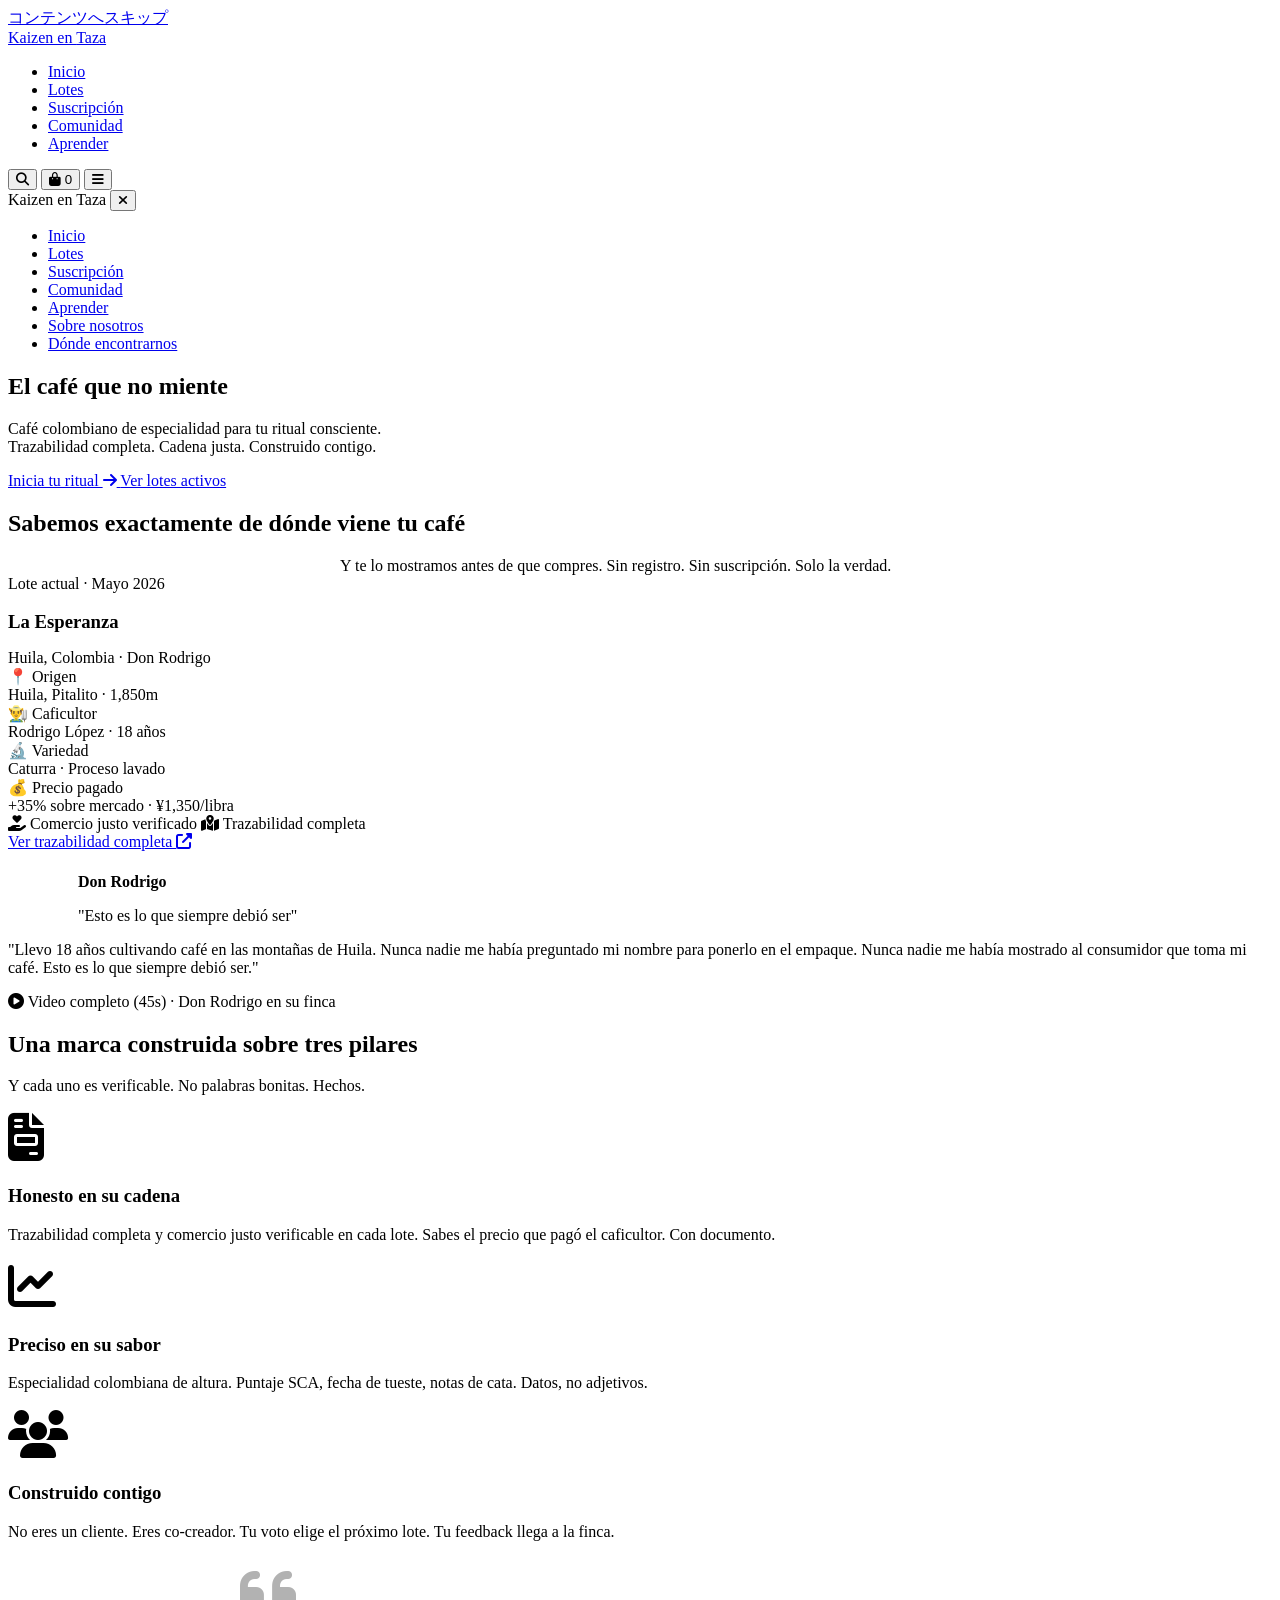
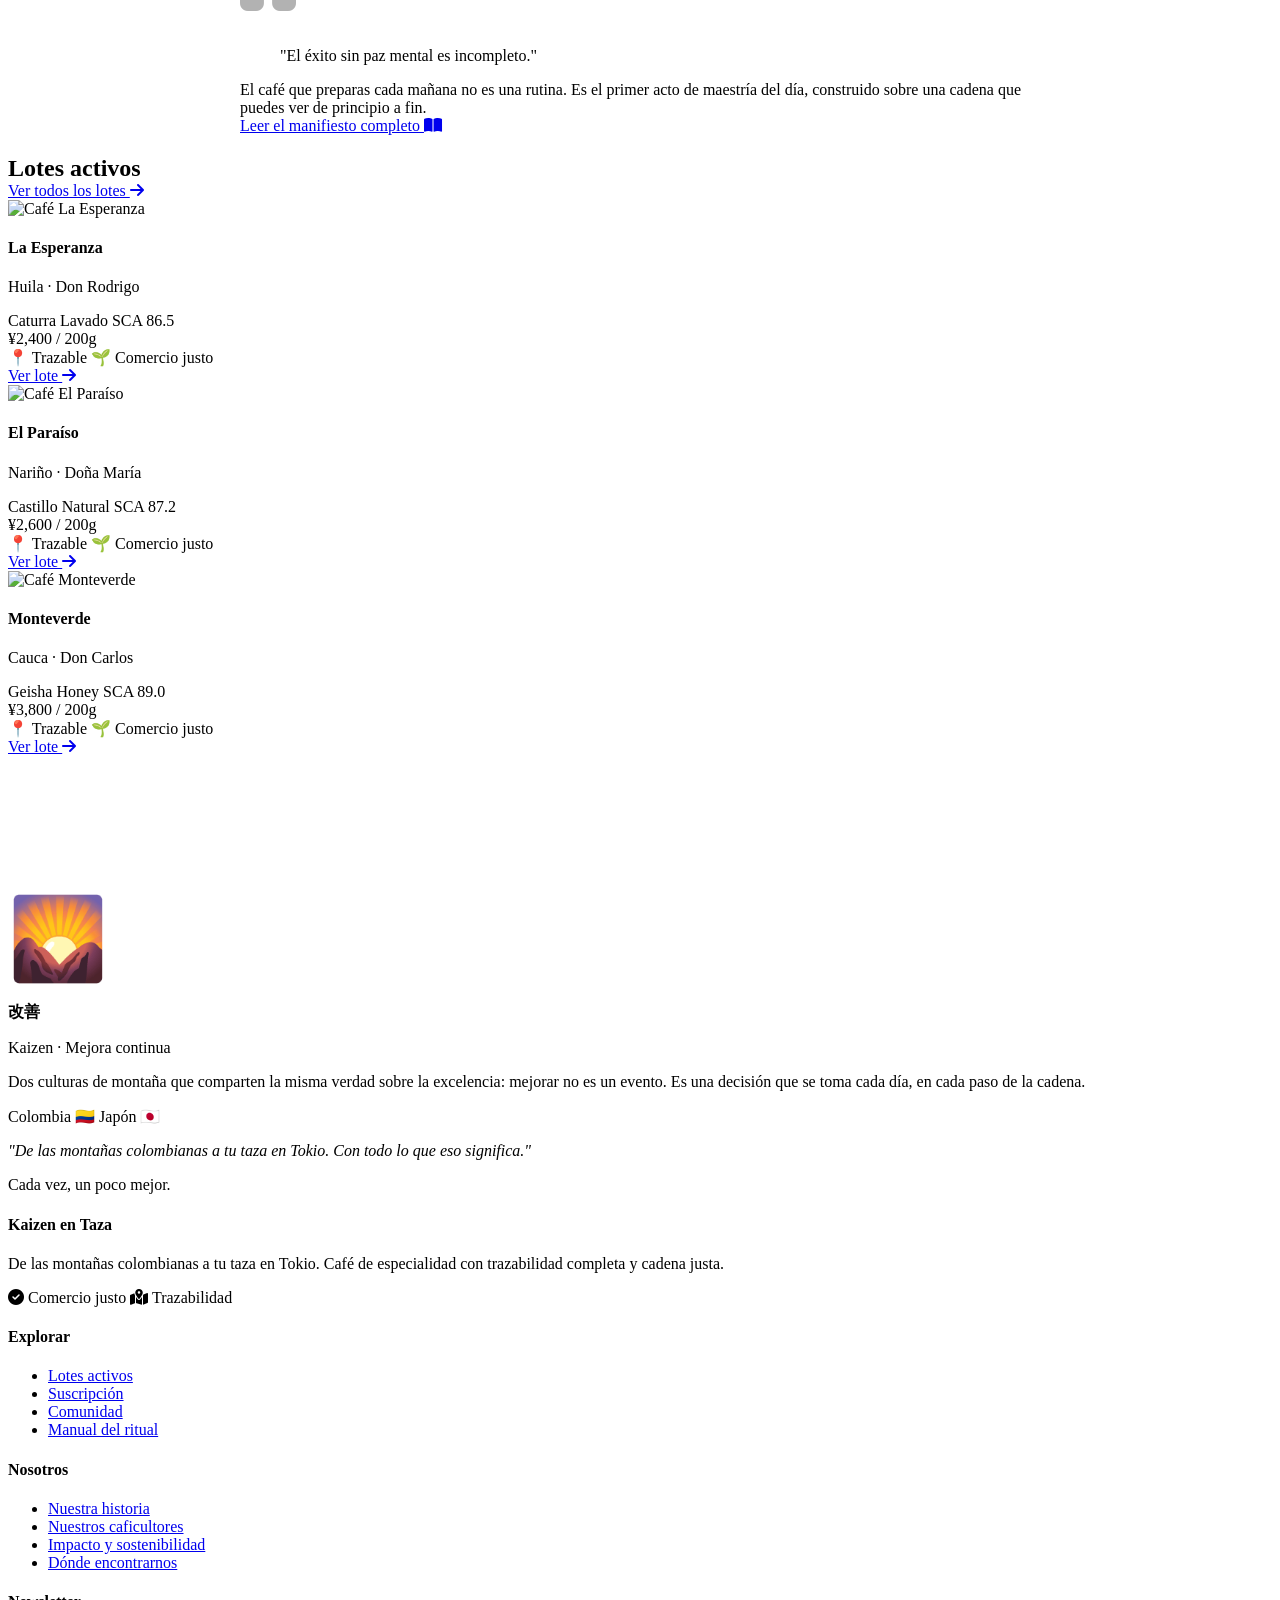
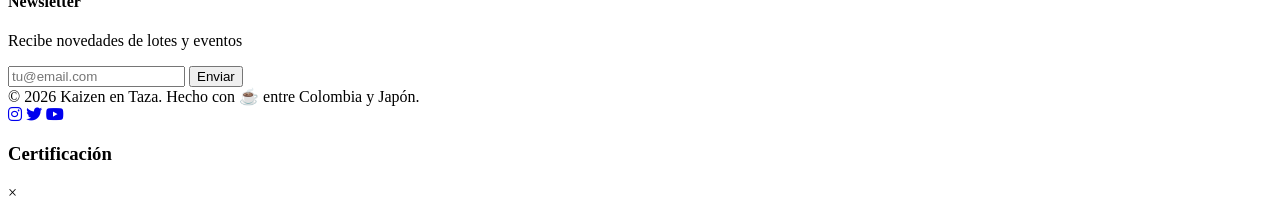
==== commit 690d3483: "Update index.html" ====
--- a/index.html
+++ b/index.html
@@ -24,38 +24,46 @@
     <!-- ============================================
          HEADER (reutilizable en todas las páginas)
          ============================================ -->
-    <header class="header">
-        <div class="container header-container">
-            <a href="index.html" class="logo">
-                Kaizen en <span>Taza</span>
-            </a>
-            
-            <nav class="nav">
-                <ul class="nav-links">
-                    <li><a href="index.html" class="nav-link active">Inicio</a></li>
-                    <li><a href="lotes.html" class="nav-link">Lotes</a></li>
-                    <li><a href="suscripcion.html" class="nav-link">Suscripción</a></li>
-                    <li><a href="comunidad.html" class="nav-link">Comunidad</a></li>
-                    <li><a href="aprender.html" class="nav-link">Aprender</a></li>
-                </ul>
-            </nav>
-            
-            <div class="header-actions">
-                <button class="icon-btn" id="searchBtn" aria-label="Buscar">
-                    <i class="fas fa-search"></i>
+    <!-- HEADER REDISEÑADO -->
+        <header class="header" id="header">
+            <div class="header-container">
+                <a href="index.html" class="logo">
+                    Kaizen en <span>Taza</span>
+                </a>
+                
+                <nav class="nav">
+                    <ul class="nav-links">
+                        <li><a href="index.html" class="nav-link active">Inicio</a></li>
+                        <li><a href="lotes.html" class="nav-link">Lotes</a></li>
+                        <li><a href="suscripcion.html" class="nav-link">Suscripción</a></li>
+                        <li><a href="comunidad.html" class="nav-link">Comunidad</a></li>
+                        <li><a href="aprender.html" class="nav-link">Aprender</a></li>
+                    </ul>
+                </nav>
+                
+                <div class="header-actions">
+                    <button class="icon-btn" id="searchBtn" aria-label="Buscar">
+                        <i class="fas fa-search"></i>
+                    </button>
+                    <button class="icon-btn" id="cartBtn" aria-label="Carrito">
+                        <i class="fas fa-shopping-bag"></i>
+                        <span class="cart-count">0</span>
+                    </button>
+                    <button class="menu-toggle" id="menuToggle" aria-label="Menú">
+                        <i class="fas fa-bars"></i>
+                    </button>
+                </div>
+            </div>
+        </header>
+        
+        <!-- Mobile Menu Mejorado -->
+        <div class="mobile-menu" id="mobileMenu">
+            <div class="mobile-menu-header">
+                <span class="logo-small">Kaizen en <span>Taza</span></span>
+                <button class="mobile-menu-close" id="closeMenu">
+                    <i class="fas fa-times"></i>
                 </button>
-                <button class="icon-btn" id="cartBtn" aria-label="Carrito">
-                    <i class="fas fa-shopping-bag"></i>
-                    <span class="cart-count">0</span>
-                </button>
-                <button class="menu-toggle" id="menuToggle" aria-label="Menú">
-                    <i class="fas fa-bars"></i>
-                </button>
-            </div>
-        </div>
-        
-        <!-- Mobile menu -->
-        <div class="mobile-menu" id="mobileMenu">
+            </div>
             <ul class="mobile-nav-links">
                 <li><a href="index.html" class="mobile-nav-link active">Inicio</a></li>
                 <li><a href="lotes.html" class="mobile-nav-link">Lotes</a></li>
@@ -66,7 +74,7 @@
                 <li><a href="donde-encontrarnos.html" class="mobile-nav-link">Dónde encontrarnos</a></li>
             </ul>
         </div>
-    </header>
+        <div class="mobile-overlay" id="mobileOverlay"></div>
 
     <main id="main-content">
 
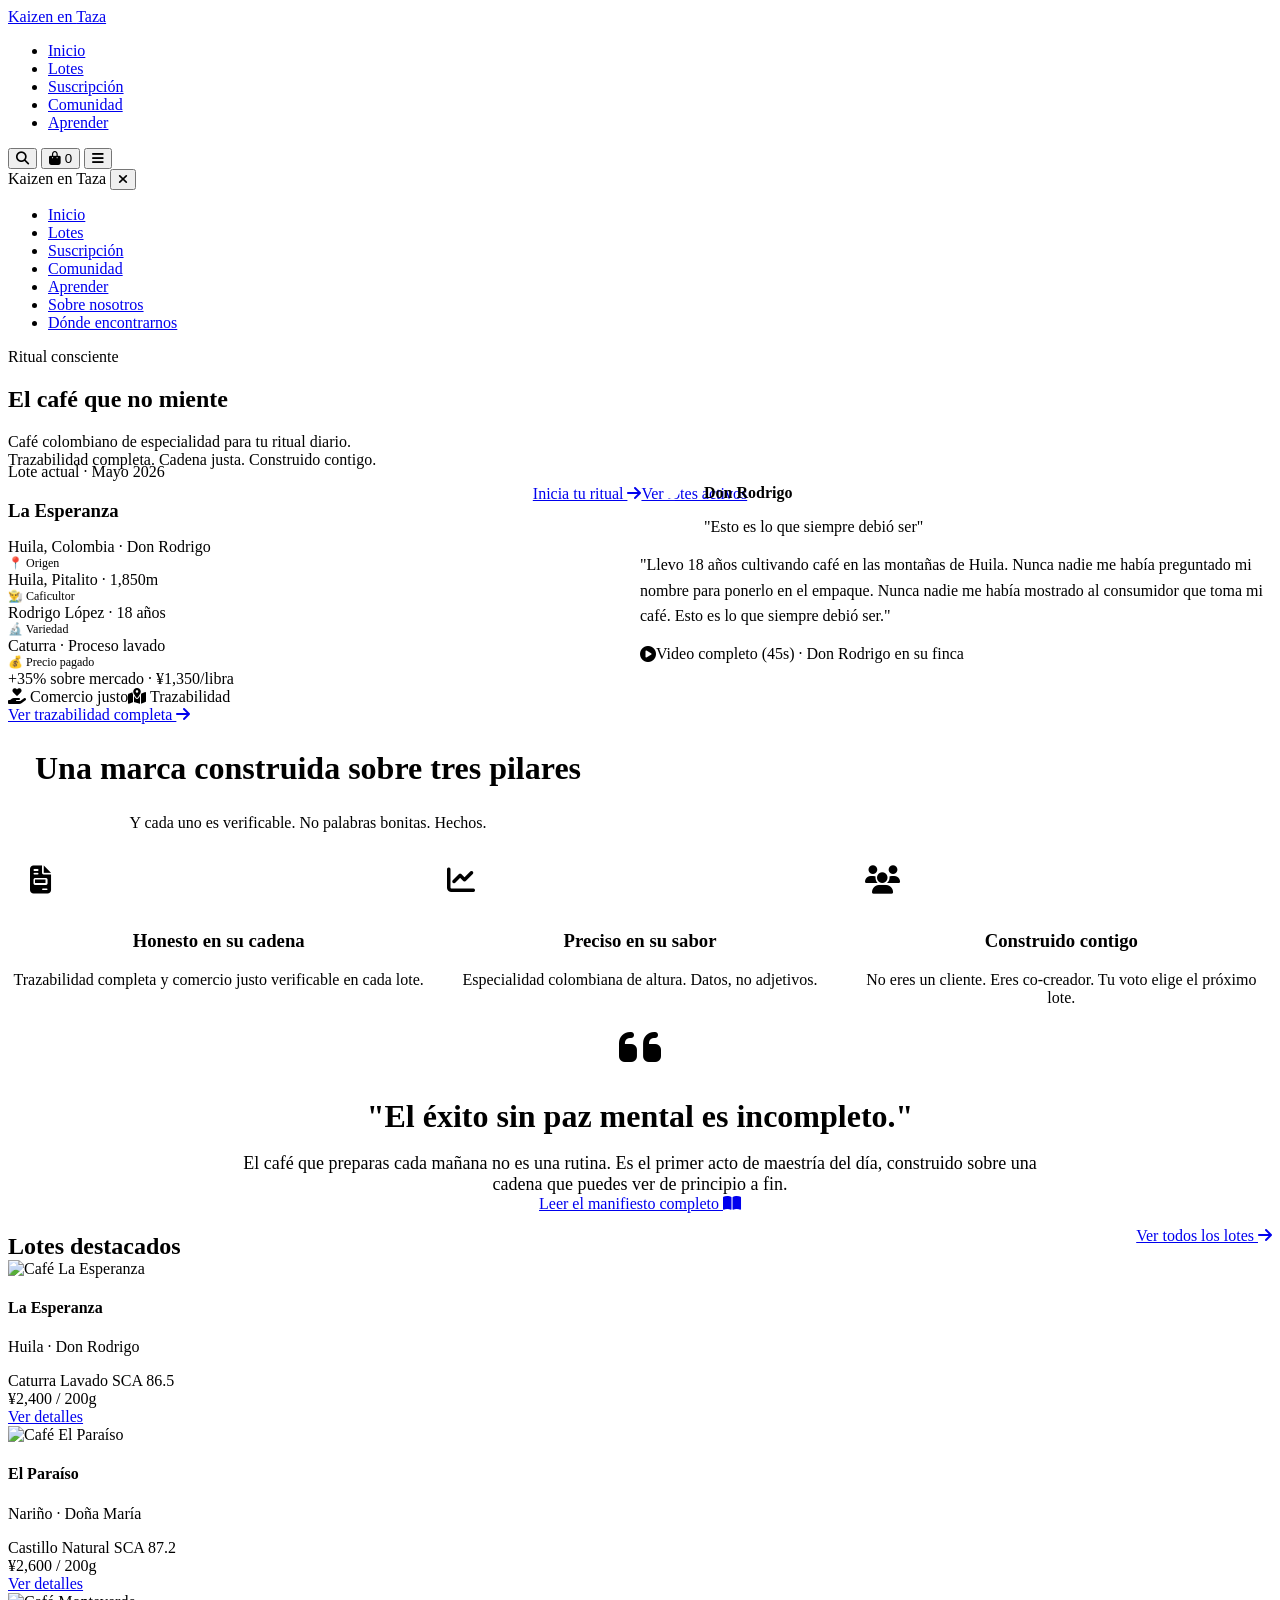
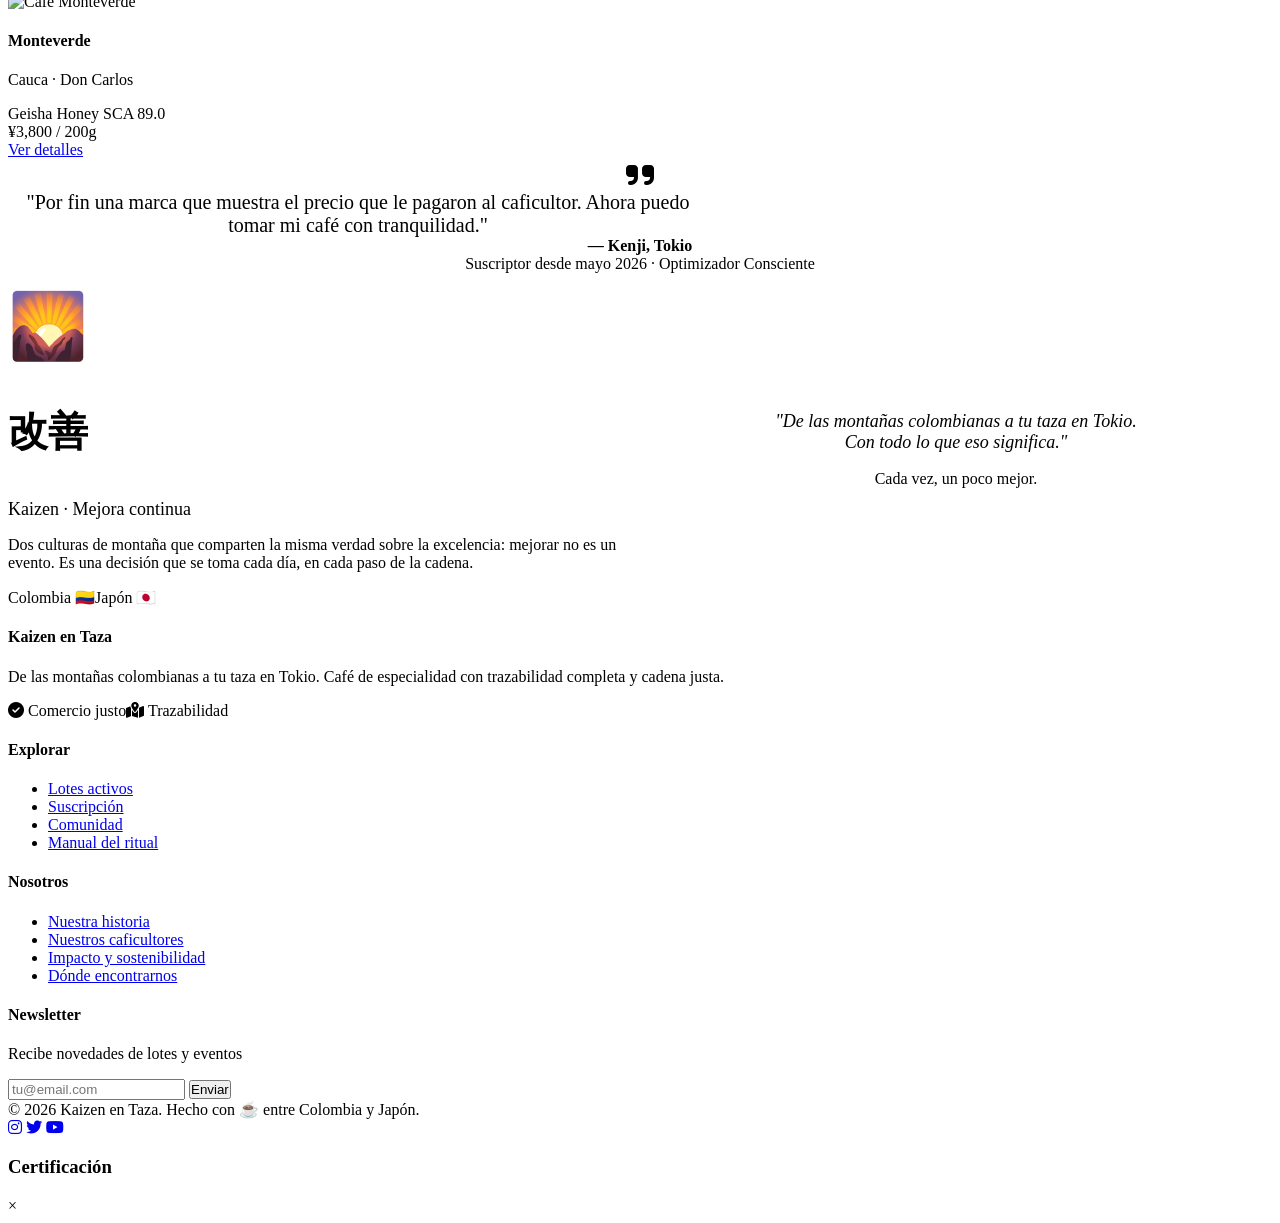
==== commit 2799be79: "Update index.html" ====
--- a/index.html
+++ b/index.html
@@ -4,97 +4,147 @@
     <meta charset="UTF-8">
     <meta name="viewport" content="width=device-width, initial-scale=1.0, viewport-fit=cover">
     <meta name="description" content="Kaizen en Taza - Café colombiano de especialidad con trazabilidad completa. Cadena justa, ritual consciente. De las montañas colombianas a tu taza en Tokio.">
-    <meta name="keywords" content="café colombiano, café de especialidad, Tokio, suscripción café, comercio justo, trazabilidad">
-    <meta name="author" content="Kaizen en Taza">
-    <meta property="og:title" content="Kaizen en Taza - El café que no miente">
-    <meta property="og:description" content="Café colombiano de especialidad con trazabilidad completa. Cadena justa. Construido contigo.">
-    <meta property="og:image" content="assets/images/og-image.jpg">
-    <meta property="og:type" content="website">
-    <meta name="twitter:card" content="summary_large_image">
-    <title>Kaizen en Taza | Café colombiano de especialidad - Tokio</title>
+    <title>Kaizen en Taza | Café colombiano de especialidad</title>
+    
+    <!-- Fonts -->
+    <link href="https://fonts.googleapis.com/css2?family=Inter:opsz,wght@14..32,300;14..32,400;14..32,500;14..32,600;14..32,700&display=swap" rel="stylesheet">
+    <link rel="stylesheet" href="https://cdnjs.cloudflare.com/ajax/libs/font-awesome/6.5.1/css/all.min.css">
+    
+    <!-- Styles -->
     <link rel="stylesheet" href="styles.css">
-    <link rel="stylesheet" href="https://cdnjs.cloudflare.com/ajax/libs/font-awesome/6.5.1/css/all.min.css">
-    <link rel="icon" type="image/x-icon" href="assets/favicon.ico">
+    
+    <style>
+        /* Estilos adicionales específicos para home */
+        .features-grid {
+            display: grid;
+            grid-template-columns: repeat(3, 1fr);
+            gap: var(--space-8);
+            margin-top: var(--space-8);
+        }
+        
+        .feature-card {
+            text-align: center;
+            padding: var(--space-8);
+        }
+        
+        .feature-icon {
+            width: 64px;
+            height: 64px;
+            background: var(--color-accent-light);
+            border-radius: var(--border-radius-xl);
+            display: flex;
+            align-items: center;
+            justify-content: center;
+            margin: 0 auto var(--space-4);
+            font-size: 1.75rem;
+            color: var(--color-accent);
+        }
+        
+        .testimonial-card {
+            background: var(--color-accent-soft);
+            border-radius: var(--border-radius-2xl);
+            padding: var(--space-12);
+            text-align: center;
+        }
+        
+        .philosophy-section {
+            background: var(--color-surface);
+            border-radius: var(--border-radius-2xl);
+            padding: var(--space-12);
+            border: 1px solid var(--color-border);
+        }
+        
+        @media (max-width: 768px) {
+            .features-grid {
+                grid-template-columns: 1fr;
+            }
+            
+            .testimonial-card {
+                padding: var(--space-8);
+            }
+            
+            .philosophy-section {
+                padding: var(--space-8);
+            }
+        }
+    </style>
 </head>
 <body>
 
-    <!-- Skip to content link for accessibility -->
-    <a href="#main-content" class="skip-to-content">コンテンツへスキップ</a>
-
     <!-- ============================================
-         HEADER (reutilizable en todas las páginas)
+         HEADER ESTILO LUCIDE
          ============================================ -->
-    <!-- HEADER REDISEÑADO -->
-        <header class="header" id="header">
-            <div class="header-container">
-                <a href="index.html" class="logo">
-                    Kaizen en <span>Taza</span>
-                </a>
-                
-                <nav class="nav">
-                    <ul class="nav-links">
-                        <li><a href="index.html" class="nav-link active">Inicio</a></li>
-                        <li><a href="lotes.html" class="nav-link">Lotes</a></li>
-                        <li><a href="suscripcion.html" class="nav-link">Suscripción</a></li>
-                        <li><a href="comunidad.html" class="nav-link">Comunidad</a></li>
-                        <li><a href="aprender.html" class="nav-link">Aprender</a></li>
-                    </ul>
-                </nav>
-                
-                <div class="header-actions">
-                    <button class="icon-btn" id="searchBtn" aria-label="Buscar">
-                        <i class="fas fa-search"></i>
-                    </button>
-                    <button class="icon-btn" id="cartBtn" aria-label="Carrito">
-                        <i class="fas fa-shopping-bag"></i>
-                        <span class="cart-count">0</span>
-                    </button>
-                    <button class="menu-toggle" id="menuToggle" aria-label="Menú">
-                        <i class="fas fa-bars"></i>
-                    </button>
-                </div>
-            </div>
-        </header>
-        
-        <!-- Mobile Menu Mejorado -->
-        <div class="mobile-menu" id="mobileMenu">
-            <div class="mobile-menu-header">
-                <span class="logo-small">Kaizen en <span>Taza</span></span>
-                <button class="mobile-menu-close" id="closeMenu">
-                    <i class="fas fa-times"></i>
+    <header class="header" id="header">
+        <div class="header-container">
+            <a href="index.html" class="logo">
+                Kaizen en <span>Taza</span>
+            </a>
+            
+            <nav class="nav">
+                <ul class="nav-links">
+                    <li><a href="index.html" class="nav-link active">Inicio</a></li>
+                    <li><a href="lotes.html" class="nav-link">Lotes</a></li>
+                    <li><a href="suscripcion.html" class="nav-link">Suscripción</a></li>
+                    <li><a href="comunidad.html" class="nav-link">Comunidad</a></li>
+                    <li><a href="aprender.html" class="nav-link">Aprender</a></li>
+                </ul>
+            </nav>
+            
+            <div class="header-actions">
+                <button class="icon-btn" id="searchBtn" aria-label="Buscar">
+                    <i class="fas fa-search"></i>
                 </button>
-            </div>
-            <ul class="mobile-nav-links">
-                <li><a href="index.html" class="mobile-nav-link active">Inicio</a></li>
-                <li><a href="lotes.html" class="mobile-nav-link">Lotes</a></li>
-                <li><a href="suscripcion.html" class="mobile-nav-link">Suscripción</a></li>
-                <li><a href="comunidad.html" class="mobile-nav-link">Comunidad</a></li>
-                <li><a href="aprender.html" class="mobile-nav-link">Aprender</a></li>
-                <li><a href="sobre-nosotros.html" class="mobile-nav-link">Sobre nosotros</a></li>
-                <li><a href="donde-encontrarnos.html" class="mobile-nav-link">Dónde encontrarnos</a></li>
-            </ul>
+                <button class="icon-btn" id="cartBtn" aria-label="Carrito">
+                    <i class="fas fa-shopping-bag"></i>
+                    <span class="cart-count">0</span>
+                </button>
+                <button class="icon-btn menu-toggle" id="menuToggle" aria-label="Menú">
+                    <i class="fas fa-bars"></i>
+                </button>
+            </div>
         </div>
-        <div class="mobile-overlay" id="mobileOverlay"></div>
-
-    <main id="main-content">
+    </header>
+
+    <!-- Mobile Menu -->
+    <div class="mobile-menu" id="mobileMenu">
+        <div class="mobile-menu-header">
+            <span class="logo-small">Kaizen en <span>Taza</span></span>
+            <button class="mobile-menu-close" id="closeMenu">
+                <i class="fas fa-times"></i>
+            </button>
+        </div>
+        <ul class="mobile-nav-links">
+            <li><a href="index.html" class="mobile-nav-link active">Inicio</a></li>
+            <li><a href="lotes.html" class="mobile-nav-link">Lotes</a></li>
+            <li><a href="suscripcion.html" class="mobile-nav-link">Suscripción</a></li>
+            <li><a href="comunidad.html" class="mobile-nav-link">Comunidad</a></li>
+            <li><a href="aprender.html" class="mobile-nav-link">Aprender</a></li>
+            <li><a href="sobre-nosotros.html" class="mobile-nav-link">Sobre nosotros</a></li>
+            <li><a href="donde-encontrarnos.html" class="mobile-nav-link">Dónde encontrarnos</a></li>
+        </ul>
+    </div>
+    <div class="mobile-overlay" id="mobileOverlay"></div>
+
+    <main>
 
         <!-- ============================================
-             HERO SECTION
+             HERO SECTION ESTILO LUCIDE
              ============================================ -->
         <section class="hero">
             <div class="container">
+                <div class="hero-badge">Ritual consciente</div>
                 <h1 class="hero-title">
                     El café que <span style="color: var(--color-accent);">no miente</span>
                 </h1>
                 <p class="hero-subtitle">
-                    Café colombiano de especialidad para tu ritual consciente.<br>
+                    Café colombiano de especialidad para tu ritual diario.<br>
                     Trazabilidad completa. Cadena justa. Construido contigo.
                 </p>
-                <div class="hero-buttons">
-                    <a href="suscripcion.html" class="btn btn-primary btn-large">
+                <div class="hero-buttons" style="display: flex; gap: var(--space-4); justify-content: center;">
+                    <a href="suscripcion.html" class="btn btn-primary">
                         Inicia tu ritual <i class="fas fa-arrow-right"></i>
                     </a>
-                    <a href="lotes.html" class="btn btn-secondary btn-large">
+                    <a href="lotes.html" class="btn btn-secondary">
                         Ver lotes activos
                     </a>
                 </div>
@@ -102,128 +152,118 @@
         </section>
 
         <!-- ============================================
-             TRAZABILIDAD DEMO SECTION (CRÍTICA)
+             TRAZABILIDAD DEMO SECTION
+             ============================================ -->
+        <div class="container" style="margin-top: -40px; position: relative; z-index: 2;">
+            <div class="card" style="padding: 0; overflow: hidden;">
+                <div style="display: grid; grid-template-columns: 1fr 1fr; gap: var(--space-8); align-items: stretch;">
+                    <!-- Trazabilidad demo -->
+                    <div class="trazabilidad-card" style="margin: 0; border: none;">
+                        <div class="trazabilidad-header">
+                            <span class="badge badge-primary">Lote actual · Mayo 2026</span>
+                        </div>
+                        <div style="padding: var(--space-8);">
+                            <h3 style="margin-bottom: var(--space-2);">La Esperanza</h3>
+                            <p style="color: var(--color-text-secondary); font-size: var(--font-size-sm); margin-bottom: var(--space-6);">
+                                Huila, Colombia · Don Rodrigo
+                            </p>
+                            
+                            <div class="trazabilidad-grid" style="grid-template-columns: 1fr 1fr;">
+                                <div class="trazabilidad-item">
+                                    <div style="font-size: 0.75rem; color: var(--color-text-tertiary);">📍 Origen</div>
+                                    <div style="font-weight: 500;">Huila, Pitalito · 1,850m</div>
+                                </div>
+                                <div class="trazabilidad-item">
+                                    <div style="font-size: 0.75rem; color: var(--color-text-tertiary);">👨‍🌾 Caficultor</div>
+                                    <div style="font-weight: 500;">Rodrigo López · 18 años</div>
+                                </div>
+                                <div class="trazabilidad-item">
+                                    <div style="font-size: 0.75rem; color: var(--color-text-tertiary);">🔬 Variedad</div>
+                                    <div style="font-weight: 500;">Caturra · Proceso lavado</div>
+                                </div>
+                                <div class="trazabilidad-item">
+                                    <div style="font-size: 0.75rem; color: var(--color-text-tertiary);">💰 Precio pagado</div>
+                                    <div style="font-weight: 500;">+35% sobre mercado · ¥1,350/libra</div>
+                                </div>
+                            </div>
+                            
+                            <div style="display: flex; gap: var(--space-2); margin: var(--space-6) 0;">
+                                <span class="badge" style="cursor: pointer; background: var(--color-accent-light);" onclick="showCertModal('fairtrade')">
+                                    <i class="fas fa-hand-holding-heart"></i> Comercio justo
+                                </span>
+                                <span class="badge" style="cursor: pointer; background: var(--color-accent-light);" onclick="showCertModal('trazabilidad')">
+                                    <i class="fas fa-map-marked-alt"></i> Trazabilidad
+                                </span>
+                            </div>
+                            
+                            <a href="lote-detalle.html" class="btn btn-secondary" style="width: 100%;">
+                                Ver trazabilidad completa <i class="fas fa-arrow-right"></i>
+                            </a>
+                        </div>
+                    </div>
+
+                    <!-- Caficultor story -->
+                    <div style="background: var(--color-accent-soft); padding: var(--space-8); border-radius: var(--border-radius-xl);">
+                        <div style="display: flex; gap: var(--space-4); align-items: center; margin-bottom: var(--space-6);">
+                            <div style="width: 64px; height: 64px; background: var(--color-accent); border-radius: var(--border-radius-xl); display: flex; align-items: center; justify-content: center;">
+                                <i class="fas fa-user" style="font-size: 1.75rem; color: white;"></i>
+                            </div>
+                            <div>
+                                <h4 style="margin-bottom: 0;">Don Rodrigo</h4>
+                                <p style="font-size: var(--font-size-sm); color: var(--color-text-secondary); margin-bottom: 0;">"Esto es lo que siempre debió ser"</p>
+                            </div>
+                        </div>
+                        <p style="font-size: var(--font-size-sm); line-height: 1.6;">
+                            "Llevo 18 años cultivando café en las montañas de Huila. Nunca nadie me había preguntado mi nombre para ponerlo en el empaque. 
+                            Nunca nadie me había mostrado al consumidor que toma mi café. Esto es lo que siempre debió ser."
+                        </p>
+                        <div style="margin-top: var(--space-4); padding: var(--space-3); background: white; border-radius: var(--border-radius-lg); display: inline-flex; align-items: center; gap: var(--space-2);">
+                            <i class="fas fa-play-circle" style="color: var(--color-accent);"></i>
+                            <span style="font-size: var(--font-size-sm);">Video completo (45s) · Don Rodrigo en su finca</span>
+                        </div>
+                    </div>
+                </div>
+            </div>
+        </div>
+
+        <!-- ============================================
+             TRES PILARES - FEATURES
              ============================================ -->
         <section class="section">
             <div class="container">
-                <div class="text-center mb-12">
-                    <h2>Sabemos exactamente de dónde viene tu café</h2>
-                    <p class="text-secondary" style="max-width: 600px; margin: 0 auto;">
-                        Y te lo mostramos antes de que compres. Sin registro. Sin suscripción. Solo la verdad.
-                    </p>
-                </div>
-
-                <div class="grid grid-2" style="gap: var(--space-8); align-items: start;">
-                    <!-- Trazabilidad demo card -->
-                    <div class="trazabilidad-card">
-                        <div class="trazabilidad-header">
-                            <span class="badge badge-success">Lote actual · Mayo 2026</span>
-                        </div>
-                        <div class="trazabilidad-body">
-                            <h3 style="margin-bottom: var(--space-2);">La Esperanza</h3>
-                            <p style="color: var(--color-text-secondary); font-size: var(--font-size-sm); margin-bottom: var(--space-4);">
-                                Huila, Colombia · Don Rodrigo
-                            </p>
-                            
-                            <div class="trazabilidad-grid">
-                                <div class="trazabilidad-item">
-                                    <div class="trazabilidad-label">📍 Origen</div>
-                                    <div class="trazabilidad-value">Huila, Pitalito · 1,850m</div>
-                                </div>
-                                <div class="trazabilidad-item">
-                                    <div class="trazabilidad-label">👨‍🌾 Caficultor</div>
-                                    <div class="trazabilidad-value">Rodrigo López · 18 años</div>
-                                </div>
-                                <div class="trazabilidad-item">
-                                    <div class="trazabilidad-label">🔬 Variedad</div>
-                                    <div class="trazabilidad-value">Caturra · Proceso lavado</div>
-                                </div>
-                                <div class="trazabilidad-item">
-                                    <div class="trazabilidad-label">💰 Precio pagado</div>
-                                    <div class="trazabilidad-value">+35% sobre mercado · ¥1,350/libra</div>
-                                </div>
-                            </div>
-                            
-                            <div class="certifications" style="margin: var(--space-4) 0;">
-                                <span class="cert-badge" onclick="showCertModal('fairtrade')">
-                                    <i class="fas fa-hand-holding-heart"></i> Comercio justo verificado
-                                </span>
-                                <span class="cert-badge" onclick="showCertModal('trazabilidad')">
-                                    <i class="fas fa-map-marked-alt"></i> Trazabilidad completa
-                                </span>
-                            </div>
-                            
-                            <a href="lote-detalle.html" class="btn btn-outline" style="width: 100%; margin-top: var(--space-4);">
-                                Ver trazabilidad completa <i class="fas fa-external-link-alt"></i>
-                            </a>
-                        </div>
-                    </div>
-
-                    <!-- Caficultor story -->
-                    <div class="card" style="background: var(--color-card-hover);">
-                        <div style="display: flex; gap: var(--space-4); align-items: center; margin-bottom: var(--space-4);">
-                            <div style="width: 70px; height: 70px; background: var(--color-accent-light); border-radius: 50%; display: flex; align-items: center; justify-content: center; overflow: hidden;">
-                                <i class="fas fa-user" style="font-size: 2rem; color: white;"></i>
-                            </div>
-                            <div>
-                                <h4 style="margin-bottom: 0;">Don Rodrigo</h4>
-                                <p style="font-size: var(--font-size-sm); margin-bottom: 0;">"Esto es lo que siempre debió ser"</p>
-                            </div>
-                        </div>
-                        <p style="font-size: var(--font-size-sm);">
-                            "Llevo 18 años cultivando café en las montañas de Huila. Nunca nadie me había preguntado mi nombre para ponerlo en el empaque. 
-                            Nunca nadie me había mostrado al consumidor que toma mi café. Esto es lo que siempre debió ser."
+                <div style="text-align: center; max-width: 600px; margin: 0 auto var(--space-12);">
+                    <h2 style="font-size: 2rem;">Una marca construida sobre tres pilares</h2>
+                    <p style="color: var(--color-text-secondary);">Y cada uno es verificable. No palabras bonitas. Hechos.</p>
+                </div>
+                
+                <div class="features-grid">
+                    <div class="feature-card">
+                        <div class="feature-icon">
+                            <i class="fas fa-file-invoice"></i>
+                        </div>
+                        <h3>Honesto en su cadena</h3>
+                        <p style="color: var(--color-text-secondary); font-size: var(--font-size-sm);">
+                            Trazabilidad completa y comercio justo verificable en cada lote.
                         </p>
-                        <div style="margin-top: var(--space-3);">
-                            <i class="fas fa-play-circle" style="color: var(--color-accent);"></i>
-                            <span style="font-size: var(--font-size-sm); margin-left: var(--space-2);">Video completo (45s) · Don Rodrigo en su finca</span>
-                        </div>
-                    </div>
-                </div>
-            </div>
-        </section>
-
-        <!-- ============================================
-             TRES PILARES DE LA MARCA
-             ============================================ -->
-        <section class="section bg-light">
-            <div class="container">
-                <div class="text-center mb-12">
-                    <h2>Una marca construida sobre tres pilares</h2>
-                    <p class="text-secondary">Y cada uno es verificable. No palabras bonitas. Hechos.</p>
-                </div>
-                
-                <div class="grid grid-3">
-                    <div class="card text-center">
-                        <div style="font-size: 3rem; margin-bottom: var(--space-4); color: var(--color-accent);">
-                            <i class="fas fa-file-invoice"></i>
-                        </div>
-                        <h3>Honesto en su cadena</h3>
-                        <p class="text-secondary" style="font-size: var(--font-size-sm);">
-                            Trazabilidad completa y comercio justo verificable en cada lote. 
-                            Sabes el precio que pagó el caficultor. Con documento.
+                    </div>
+                    
+                    <div class="feature-card">
+                        <div class="feature-icon">
+                            <i class="fas fa-chart-line"></i>
+                        </div>
+                        <h3>Preciso en su sabor</h3>
+                        <p style="color: var(--color-text-secondary); font-size: var(--font-size-sm);">
+                            Especialidad colombiana de altura. Datos, no adjetivos.
                         </p>
                     </div>
                     
-                    <div class="card text-center">
-                        <div style="font-size: 3rem; margin-bottom: var(--space-4); color: var(--color-accent);">
-                            <i class="fas fa-chart-line"></i>
-                        </div>
-                        <h3>Preciso en su sabor</h3>
-                        <p class="text-secondary" style="font-size: var(--font-size-sm);">
-                            Especialidad colombiana de altura. Puntaje SCA, fecha de tueste, 
-                            notas de cata. Datos, no adjetivos.
-                        </p>
-                    </div>
-                    
-                    <div class="card text-center">
-                        <div style="font-size: 3rem; margin-bottom: var(--space-4); color: var(--color-accent);">
+                    <div class="feature-card">
+                        <div class="feature-icon">
                             <i class="fas fa-users"></i>
                         </div>
                         <h3>Construido contigo</h3>
-                        <p class="text-secondary" style="font-size: var(--font-size-sm);">
-                            No eres un cliente. Eres co-creador. Tu voto elige el próximo lote. 
-                            Tu feedback llega a la finca.
+                        <p style="color: var(--color-text-secondary); font-size: var(--font-size-sm);">
+                            No eres un cliente. Eres co-creador. Tu voto elige el próximo lote.
                         </p>
                     </div>
                 </div>
@@ -233,16 +273,12 @@
         <!-- ============================================
              PROPÓSITO Y MANIFIESTO
              ============================================ -->
-        <section class="section">
-            <div class="container text-center">
-                <div style="max-width: 800px; margin: 0 auto;">
-                    <div style="font-size: 4rem; margin-bottom: var(--space-4); opacity: 0.3;">
-                        <i class="fas fa-quote-left"></i>
-                    </div>
-                    <blockquote style="font-size: var(--font-size-2xl); font-weight: 500; margin-bottom: var(--space-6);">
-                        "El éxito sin paz mental es incompleto."
-                    </blockquote>
-                    <p class="text-secondary" style="font-size: var(--font-size-lg); margin-bottom: var(--space-8);">
+        <section class="section" style="background: var(--color-border-light);">
+            <div class="container">
+                <div style="max-width: 800px; margin: 0 auto; text-align: center;">
+                    <i class="fas fa-quote-left" style="font-size: 3rem; color: var(--color-accent-light); margin-bottom: var(--space-6);"></i>
+                    <h2 style="font-size: 2rem; margin-bottom: var(--space-6);">"El éxito sin paz mental es incompleto."</h2>
+                    <p style="font-size: 1.125rem; color: var(--color-text-secondary); margin-bottom: var(--space-8);">
                         El café que preparas cada mañana no es una rutina. Es el primer acto de maestría del día, 
                         construido sobre una cadena que puedes ver de principio a fin.
                     </p>
@@ -256,14 +292,14 @@
         <!-- ============================================
              LOTES DESTACADOS
              ============================================ -->
-        <section class="section bg-light">
+        <section class="section">
             <div class="container">
-                <div class="flex-between" style="align-items: center; margin-bottom: var(--space-8); flex-wrap: wrap; gap: var(--space-4);">
-                    <h2 style="margin-bottom: 0;">Lotes activos</h2>
-                    <a href="lotes.html" class="btn btn-outline">Ver todos los lotes <i class="fas fa-arrow-right"></i></a>
+                <div style="display: flex; justify-content: space-between; align-items: center; margin-bottom: var(--space-8); flex-wrap: wrap; gap: var(--space-4);">
+                    <h2 style="margin-bottom: 0;">Lotes destacados</h2>
+                    <a href="lotes.html" class="btn btn-secondary">Ver todos los lotes <i class="fas fa-arrow-right"></i></a>
                 </div>
                 
-                <div class="grid grid-3">
+                <div class="grid-3">
                     <!-- Producto 1 -->
                     <div class="product-card">
                         <img src="https://images.unsplash.com/photo-1442512595331-e89e73853f31?w=400&h=300&fit=crop" alt="Café La Esperanza" class="product-image">
@@ -271,18 +307,12 @@
                             <h4 class="product-title">La Esperanza</h4>
                             <p class="product-origin">Huila · Don Rodrigo</p>
                             <div class="product-badges">
-                                <span class="badge badge-outline">Caturra</span>
-                                <span class="badge badge-outline">Lavado</span>
+                                <span class="badge">Caturra</span>
+                                <span class="badge">Lavado</span>
                                 <span class="badge badge-primary">SCA 86.5</span>
                             </div>
                             <div class="product-price">¥2,400 <span style="font-size: var(--font-size-sm); font-weight: normal;">/ 200g</span></div>
-                            <div class="certifications" style="margin: var(--space-2) 0;">
-                                <span class="cert-badge" style="background: transparent; padding-left: 0;">📍 Trazable</span>
-                                <span class="cert-badge" style="background: transparent;">🌱 Comercio justo</span>
-                            </div>
-                            <a href="lote-detalle.html" class="btn btn-outline btn-small" style="width: 100%; margin-top: var(--space-3);">
-                                Ver lote <i class="fas fa-arrow-right"></i>
-                            </a>
+                            <a href="lote-detalle.html" class="btn btn-secondary" style="width: 100%; margin-top: var(--space-3);">Ver detalles</a>
                         </div>
                     </div>
                     
@@ -293,18 +323,12 @@
                             <h4 class="product-title">El Paraíso</h4>
                             <p class="product-origin">Nariño · Doña María</p>
                             <div class="product-badges">
-                                <span class="badge badge-outline">Castillo</span>
-                                <span class="badge badge-outline">Natural</span>
+                                <span class="badge">Castillo</span>
+                                <span class="badge">Natural</span>
                                 <span class="badge badge-primary">SCA 87.2</span>
                             </div>
                             <div class="product-price">¥2,600 <span style="font-size: var(--font-size-sm); font-weight: normal;">/ 200g</span></div>
-                            <div class="certifications" style="margin: var(--space-2) 0;">
-                                <span class="cert-badge" style="background: transparent; padding-left: 0;">📍 Trazable</span>
-                                <span class="cert-badge" style="background: transparent;">🌱 Comercio justo</span>
-                            </div>
-                            <a href="lote-detalle.html" class="btn btn-outline btn-small" style="width: 100%; margin-top: var(--space-3);">
-                                Ver lote <i class="fas fa-arrow-right"></i>
-                            </a>
+                            <a href="lote-detalle.html" class="btn btn-secondary" style="width: 100%; margin-top: var(--space-3);">Ver detalles</a>
                         </div>
                     </div>
                     
@@ -315,18 +339,12 @@
                             <h4 class="product-title">Monteverde</h4>
                             <p class="product-origin">Cauca · Don Carlos</p>
                             <div class="product-badges">
-                                <span class="badge badge-outline">Geisha</span>
-                                <span class="badge badge-outline">Honey</span>
+                                <span class="badge">Geisha</span>
+                                <span class="badge">Honey</span>
                                 <span class="badge badge-primary">SCA 89.0</span>
                             </div>
                             <div class="product-price">¥3,800 <span style="font-size: var(--font-size-sm); font-weight: normal;">/ 200g</span></div>
-                            <div class="certifications" style="margin: var(--space-2) 0;">
-                                <span class="cert-badge" style="background: transparent; padding-left: 0;">📍 Trazable</span>
-                                <span class="cert-badge" style="background: transparent;">🌱 Comercio justo</span>
-                            </div>
-                            <a href="lote-detalle.html" class="btn btn-outline btn-small" style="width: 100%; margin-top: var(--space-3);">
-                                Ver lote <i class="fas fa-arrow-right"></i>
-                            </a>
+                            <a href="lote-detalle.html" class="btn btn-secondary" style="width: 100%; margin-top: var(--space-3);">Ver detalles</a>
                         </div>
                     </div>
                 </div>
@@ -336,17 +354,17 @@
         <!-- ============================================
              TESTIMONIO
              ============================================ -->
-        <section class="section">
+        <section class="section" style="background: var(--color-accent-soft);">
             <div class="container">
-                <div class="card" style="background: var(--color-accent); color: white; text-align: center; padding: var(--space-12);">
-                    <i class="fas fa-quote-right" style="font-size: 3rem; opacity: 0.3; margin-bottom: var(--space-4);"></i>
-                    <p style="font-size: var(--font-size-xl); color: white; max-width: 700px; margin: 0 auto var(--space-6);">
+                <div class="testimonial-card">
+                    <i class="fas fa-quote-right" style="font-size: 2rem; color: var(--color-accent); margin-bottom: var(--space-4);"></i>
+                    <p style="font-size: 1.25rem; max-width: 700px; margin: 0 auto var(--space-6); color: var(--color-text-primary);">
                         "Por fin una marca que muestra el precio que le pagaron al caficultor. 
                         Ahora puedo tomar mi café con tranquilidad."
                     </p>
                     <div>
                         <strong>— Kenji, Tokio</strong>
-                        <p style="color: rgba(255,255,255,0.8); font-size: var(--font-size-sm); margin-top: var(--space-2);">
+                        <p style="color: var(--color-text-secondary); font-size: var(--font-size-sm); margin-top: var(--space-2);">
                             Suscriptor desde mayo 2026 · Optimizador Consciente
                         </p>
                     </div>
@@ -357,29 +375,29 @@
         <!-- ============================================
              KAIZEN PHILOSOPHY
              ============================================ -->
-        <section class="section bg-light">
-            <div class="container text-center">
-                <div class="grid grid-2" style="align-items: center; gap: var(--space-12);">
-                    <div>
-                        <div style="font-size: 5rem; margin-bottom: var(--space-4);">🌄</div>
-                        <h3 style="font-size: var(--font-size-3xl);">改善</h3>
-                        <p style="font-size: var(--font-size-lg); font-weight: 500; margin-bottom: var(--space-4);">Kaizen · Mejora continua</p>
-                        <p class="text-secondary">
-                            Dos culturas de montaña que comparten la misma verdad sobre la excelencia: 
-                            mejorar no es un evento. Es una decisión que se toma cada día, en cada paso de la cadena.
-                        </p>
-                        <div style="margin-top: var(--space-6);">
-                            <span class="badge badge-outline">Colombia 🇨🇴</span>
-                            <span class="badge badge-outline" style="margin-left: var(--space-2);">Japón 🇯🇵</span>
-                        </div>
-                    </div>
-                    <div>
-                        <div style="background: var(--color-surface); border-radius: var(--border-radius-lg); padding: var(--space-6); border: 1px solid var(--color-border);">
-                            <p style="font-style: italic; margin-bottom: var(--space-4);">
-                                "De las montañas colombianas a tu taza en Tokio. Con todo lo que eso significa."
+        <section class="section">
+            <div class="container">
+                <div class="philosophy-section">
+                    <div style="display: grid; grid-template-columns: 1fr 1fr; gap: var(--space-12); align-items: center;">
+                        <div>
+                            <div style="font-size: 4rem; margin-bottom: var(--space-4);">🌄</div>
+                            <h3 style="font-size: 2.5rem;">改善</h3>
+                            <p style="font-size: 1.125rem; font-weight: 500; margin-bottom: var(--space-4);">Kaizen · Mejora continua</p>
+                            <p class="text-secondary">
+                                Dos culturas de montaña que comparten la misma verdad sobre la excelencia: 
+                                mejorar no es un evento. Es una decisión que se toma cada día, en cada paso de la cadena.
                             </p>
-                            <div class="divider"></div>
-                            <p class="text-secondary" style="font-size: var(--font-size-sm); margin-bottom: 0;">
+                            <div style="margin-top: var(--space-6); display: flex; gap: var(--space-2);">
+                                <span class="badge">Colombia 🇨🇴</span>
+                                <span class="badge">Japón 🇯🇵</span>
+                            </div>
+                        </div>
+                        <div style="background: var(--color-accent-soft); border-radius: var(--border-radius-2xl); padding: var(--space-8); text-align: center;">
+                            <p style="font-style: italic; margin-bottom: var(--space-4); font-size: 1.125rem;">
+                                "De las montañas colombianas a tu taza en Tokio.<br>Con todo lo que eso significa."
+                            </p>
+                            <div style="height: 1px; background: var(--color-border); margin: var(--space-4) 0;"></div>
+                            <p style="color: var(--color-text-secondary); font-size: var(--font-size-sm);">
                                 Cada vez, un poco mejor.
                             </p>
                         </div>
@@ -391,19 +409,21 @@
     </main>
 
     <!-- ============================================
-         FOOTER (reutilizable en todas las páginas)
+         FOOTER ESTILO LUCIDE
          ============================================ -->
     <footer class="footer">
         <div class="footer-container">
             <div class="footer-grid">
                 <div class="footer-col">
                     <h4>Kaizen en Taza</h4>
-                    <p>De las montañas colombianas a tu taza en Tokio. Café de especialidad con trazabilidad completa y cadena justa.</p>
-                    <div class="certifications" style="margin-top: var(--space-4);">
-                        <span class="cert-badge" onclick="showCertModal('fairtrade')">
+                    <p style="color: var(--color-text-secondary); font-size: var(--font-size-sm);">
+                        De las montañas colombianas a tu taza en Tokio. Café de especialidad con trazabilidad completa y cadena justa.
+                    </p>
+                    <div style="display: flex; gap: var(--space-2); margin-top: var(--space-4);">
+                        <span class="badge" style="cursor: pointer;" onclick="showCertModal('fairtrade')">
                             <i class="fas fa-check-circle"></i> Comercio justo
                         </span>
-                        <span class="cert-badge" onclick="showCertModal('trazabilidad')">
+                        <span class="badge" style="cursor: pointer;" onclick="showCertModal('trazabilidad')">
                             <i class="fas fa-map-marked-alt"></i> Trazabilidad
                         </span>
                     </div>
@@ -431,10 +451,10 @@
                 
                 <div class="footer-col">
                     <h4>Newsletter</h4>
-                    <p style="font-size: var(--font-size-sm);">Recibe novedades de lotes y eventos</p>
+                    <p style="font-size: var(--font-size-sm); color: var(--color-text-secondary);">Recibe novedades de lotes y eventos</p>
                     <form class="newsletter-form" onsubmit="event.preventDefault(); alert('Gracias por suscribirte (demo)');">
                         <input type="email" placeholder="tu@email.com" class="newsletter-input" required>
-                        <button type="submit" class="newsletter-btn">Enviar</button>
+                        <button type="submit" class="btn btn-primary" style="padding: var(--space-2) var(--space-4);">Enviar</button>
                     </form>
                 </div>
             </div>
@@ -453,117 +473,97 @@
     </footer>
 
     <!-- ============================================
-         MODAL PARA CERTIFICACIONES
+         MODAL DE CERTIFICACIONES
          ============================================ -->
     <div id="certModal" class="modal">
         <div class="modal-content">
             <div class="modal-header">
                 <h3 id="modalTitle">Certificación</h3>
-                <span class="modal-close" onclick="closeModal()">&times;</span>
-            </div>
-            <div class="modal-body" id="modalBody">
-                <!-- Contenido dinámico -->
-            </div>
+                <span class="modal-close" onclick="closeCertModal()">&times;</span>
+            </div>
+            <div class="modal-body" id="modalBody"></div>
         </div>
     </div>
 
-    <!-- ============================================
-         JAVASCRIPT
-         ============================================ -->
     <script>
-        // ==================== MENÚ MÓVIL ====================
+        // ============================================
+        // MENÚ MÓVIL
+        // ============================================
         const menuToggle = document.getElementById('menuToggle');
         const mobileMenu = document.getElementById('mobileMenu');
-        
-        if (menuToggle && mobileMenu) {
-            menuToggle.addEventListener('click', () => {
-                mobileMenu.classList.toggle('active');
-                document.body.style.overflow = mobileMenu.classList.contains('active') ? 'hidden' : '';
-            });
-            
-            // Cerrar menú al hacer click en un enlace
-            document.querySelectorAll('.mobile-nav-link').forEach(link => {
-                link.addEventListener('click', () => {
-                    mobileMenu.classList.remove('active');
-                    document.body.style.overflow = '';
-                });
-            });
-        }
-        
-        // ==================== CERRAR MENÚ AL REDIMENSIONAR ====================
-        window.addEventListener('resize', () => {
-            if (window.innerWidth > 768 && mobileMenu.classList.contains('active')) {
-                mobileMenu.classList.remove('active');
-                document.body.style.overflow = '';
+        const mobileOverlay = document.getElementById('mobileOverlay');
+        const closeMenu = document.getElementById('closeMenu');
+        
+        function openMobileMenu() {
+            mobileMenu.classList.add('active');
+            mobileOverlay.classList.add('active');
+            document.body.style.overflow = 'hidden';
+        }
+        
+        function closeMobileMenu() {
+            mobileMenu.classList.remove('active');
+            mobileOverlay.classList.remove('active');
+            document.body.style.overflow = '';
+        }
+        
+        if (menuToggle) menuToggle.addEventListener('click', openMobileMenu);
+        if (closeMenu) closeMenu.addEventListener('click', closeMobileMenu);
+        if (mobileOverlay) mobileOverlay.addEventListener('click', closeMobileMenu);
+        
+        // ============================================
+        // HEADER SCROLL EFFECT
+        // ============================================
+        const header = document.querySelector('.header');
+        window.addEventListener('scroll', () => {
+            if (window.scrollY > 50) {
+                header.style.background = 'rgba(255, 255, 255, 0.98)';
+                header.style.backdropFilter = 'blur(8px)';
+            } else {
+                header.style.background = 'rgba(255, 255, 255, 0.95)';
             }
         });
         
-        // ==================== SCROLL SUAVE ====================
-        document.querySelectorAll('a[href^="#"]').forEach(anchor => {
-            anchor.addEventListener('click', function(e) {
-                const href = this.getAttribute('href');
-                if (href !== '#' && href !== '') {
-                    const target = document.querySelector(href);
-                    if (target) {
-                        e.preventDefault();
-                        target.scrollIntoView({ behavior: 'smooth' });
-                    }
-                }
-            });
-        });
-        
-        // ==================== MODAL DE CERTIFICACIONES ====================
+        // ============================================
+        // MODAL CERTIFICACIONES
+        // ============================================
         function showCertModal(type) {
             const modal = document.getElementById('certModal');
-            const modalTitle = document.getElementById('modalTitle');
-            const modalBody = document.getElementById('modalBody');
-            
             if (type === 'fairtrade') {
-                modalTitle.innerHTML = '🌱 Comercio justo verificado';
-                modalBody.innerHTML = `
+                document.getElementById('modalTitle').innerHTML = '🌱 Comercio justo verificado';
+                document.getElementById('modalBody').innerHTML = `
                     <div style="margin-bottom: var(--space-4);">
-                        <p><strong>Lote:</strong> La Esperanza - Huila</p>
-                        <p><strong>Caficultor:</strong> Rodrigo López</p>
-                        <p><strong>Precio pagado:</strong> 45,000 COP / libra (≈ ¥1,350)</p>
-                        <p><strong>Comparación mercado:</strong> +35% sobre precio de mercado</p>
-                        <p><strong>Fecha de pago:</strong> 15 de mayo, 2026</p>
-                    </div>
-                    <div class="alert alert-success">
+                        <p><strong>Certificación:</strong> Relación directa verificada</p>
+                        <p><strong>Precio pagado:</strong> +35% sobre precio de mercado</p>
+                        <p><strong>Impacto:</strong> Este pago garantiza una vida digna para el caficultor</p>
+                    </div>
+                    <div class="alert alert-success" style="background: var(--color-accent-light); padding: var(--space-3); border-radius: var(--border-radius-lg);">
                         <i class="fas fa-file-pdf"></i> Documento de pago verificado
                     </div>
-                    <div style="margin-top: var(--space-4); background: var(--color-border-light); padding: var(--space-4); border-radius: var(--border-radius-md);">
-                        <p style="font-size: var(--font-size-sm); margin-bottom: 0;">
-                            <i class="fas fa-quote-left" style="margin-right: var(--space-2);"></i>
-                            Este pago garantiza una vida digna para mi familia y permite invertir en mejor calidad para la próxima cosecha.
-                        </p>
-                        <p style="font-size: var(--font-size-xs); margin-top: var(--space-2);">— Don Rodrigo, caficultor</p>
-                    </div>
                 `;
-            } else if (type === 'trazabilidad') {
-                modalTitle.innerHTML = '📍 Trazabilidad completa';
-                modalBody.innerHTML = `
+            } else {
+                document.getElementById('modalTitle').innerHTML = '📍 Trazabilidad completa';
+                document.getElementById('modalBody').innerHTML = `
                     <div style="margin-bottom: var(--space-4);">
-                        <p><strong>Origen:</strong> Huila, Pitalito, Colombia</p>
-                        <p><strong>Finca:</strong> La Esperanza</p>
-                        <p><strong>Coordenadas:</strong> 1°59'N 75°58'W</p>
-                        <p><strong>Altitud:</strong> 1,850 metros</p>
-                        <p><strong>Variedad:</strong> Caturra</p>
-                        <p><strong>Proceso:</strong> Lavado</p>
-                        <p><strong>Fecha de tueste:</strong> 2026-05-15</p>
-                    </div>
-                    <div class="alert alert-info">
-                        <i class="fas fa-qrcode"></i> Este lote tiene código QR en el empaque para verificar en cualquier momento
+                        <p><strong>Todos nuestros lotes tienen:</strong></p>
+                        <ul style="list-style: disc; padding-left: var(--space-6); margin-top: var(--space-2);">
+                            <li>Origen específico (región y finca)</li>
+                            <li>Nombre y foto del caficultor</li>
+                            <li>Variedad y proceso detallado</li>
+                            <li>Fecha de tueste</li>
+                            <li>Precio pagado al caficultor</li>
+                        </ul>
+                    </div>
+                    <div class="alert alert-info" style="background: var(--color-border-light); padding: var(--space-3); border-radius: var(--border-radius-lg);">
+                        <i class="fas fa-qrcode"></i> Escaneá el código QR en el empaque para verificar cada lote
                     </div>
                 `;
             }
-            
             modal.classList.add('active');
             document.body.style.overflow = 'hidden';
         }
         
-        function closeModal() {
-            const modal = document.getElementById('certModal');
-            modal.classList.remove('active');
+        function closeCertModal() {
+            document.getElementById('certModal').classList.remove('active');
             document.body.style.overflow = '';
         }
         
@@ -571,34 +571,13 @@
         window.onclick = function(event) {
             const modal = document.getElementById('certModal');
             if (event.target === modal) {
-                closeModal();
+                closeCertModal();
             }
         }
         
-        // ==================== CARRITO SIMULADO ====================
-        let cartCount = 0;
-        const cartBtn = document.getElementById('cartBtn');
-        const cartCountSpan = document.querySelector('.cart-count');
-        
-        if (cartBtn) {
-            cartBtn.addEventListener('click', () => {
-                alert('Demo: Tu carrito está vacío. Explora nuestros lotes y suscríbete.');
-            });
-        }
-        
-        // ==================== BUSCADOR ====================
-        const searchBtn = document.getElementById('searchBtn');
-        if (searchBtn) {
-            searchBtn.addEventListener('click', () => {
-                const searchTerm = prompt('Buscar café, origen o caficultor:');
-                if (searchTerm && searchTerm.trim()) {
-                    alert(`Demo: Buscando "${searchTerm}". Redirigiendo a resultados...`);
-                    window.location.href = 'lotes.html';
-                }
-            });
-        }
-        
-        // ==================== ANIMACIONES AL SCROLL ====================
+        // ============================================
+        // SCROLL REVEAL
+        // ============================================
         const observerOptions = {
             threshold: 0.1,
             rootMargin: '0px 0px -50px 0px'
@@ -613,90 +592,18 @@
             });
         }, observerOptions);
         
-        document.querySelectorAll('.card, .product-card, .trazabilidad-card').forEach(el => {
+        document.querySelectorAll('.product-card, .feature-card, .philosophy-section').forEach(el => {
             el.style.opacity = '0';
             el.style.transform = 'translateY(20px)';
-            el.style.transition = 'opacity 0.6s ease, transform 0.6s ease';
+            el.style.transition = 'all 0.6s ease';
             observer.observe(el);
         });
         
-        // ==================== HEADER SCROLL EFFECT ====================
-        let lastScroll = 0;
-        const header = document.querySelector('.header');
-        
-        window.addEventListener('scroll', () => {
-            const currentScroll = window.pageYOffset;
-            if (currentScroll > lastScroll && currentScroll > 100) {
-                header.style.transform = 'translateY(-100%)';
-            } else {
-                header.style.transform = 'translateY(0)';
-            }
-            lastScroll = currentScroll;
-        });
-        
-        // ==================== CART COUNT DEMO ====================
-        // Simular que hay 0 items (puede actualizarse dinámicamente)
-        console.log('Kaizen en Taza - Homepage cargada');
+        // ============================================
+        // EXPONER FUNCIONES GLOBALES
+        // ============================================
+        window.showCertModal = showCertModal;
+        window.closeCertModal = closeCertModal;
     </script>
-
-    <!-- ==================== ESTILOS ADICIONALES ESPECÍFICOS ==================== -->
-    <style>
-        /* Estilos adicionales para asegurar consistencia */
-        .hero {
-            background: linear-gradient(135deg, var(--color-background) 0%, #EDE8E0 100%);
-        }
-        
-        .product-card {
-            transition: all var(--transition-base);
-        }
-        
-        .product-card:hover {
-            transform: translateY(-4px);
-            box-shadow: var(--shadow-hover);
-        }
-        
-        @keyframes fadeInUp {
-            from {
-                opacity: 0;
-                transform: translateY(20px);
-            }
-            to {
-                opacity: 1;
-                transform: translateY(0);
-            }
-        }
-        
-        .card, .product-card, .trazabilidad-card {
-            animation: fadeInUp 0.6s ease forwards;
-        }
-        
-        /* Mejoras para móvil */
-        @media (max-width: 768px) {
-            .hero-title {
-                font-size: var(--font-size-3xl);
-            }
-            
-            .hero-subtitle {
-                font-size: var(--font-size-base);
-            }
-            
-            .card[style*="padding: var(--space-12)"] {
-                padding: var(--space-8) !important;
-            }
-            
-            .grid-2 {
-                gap: var(--space-6) !important;
-            }
-        }
-        
-        /* Efecto hover en badges de certificación */
-        .cert-badge {
-            transition: all var(--transition-fast);
-        }
-        
-        .cert-badge:hover {
-            transform: translateY(-1px);
-        }
-    </style>
 </body>
 </html>
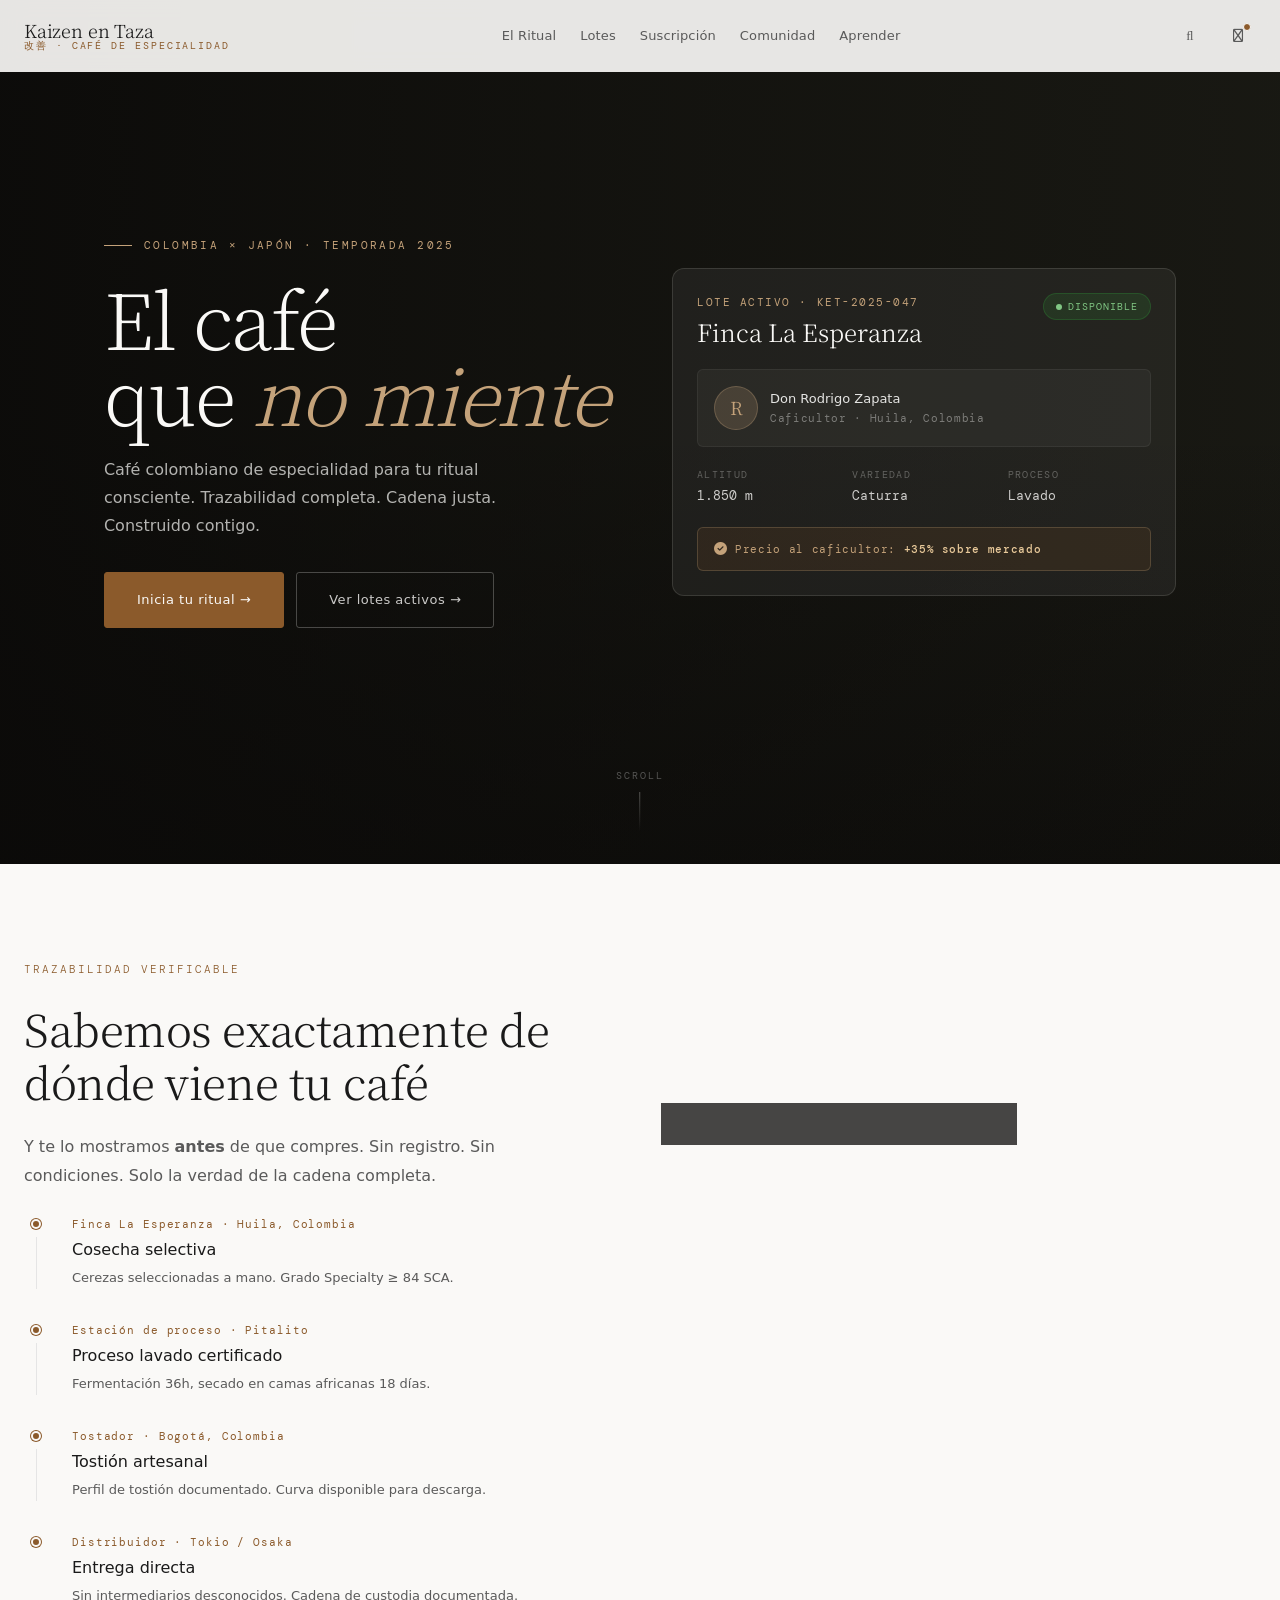
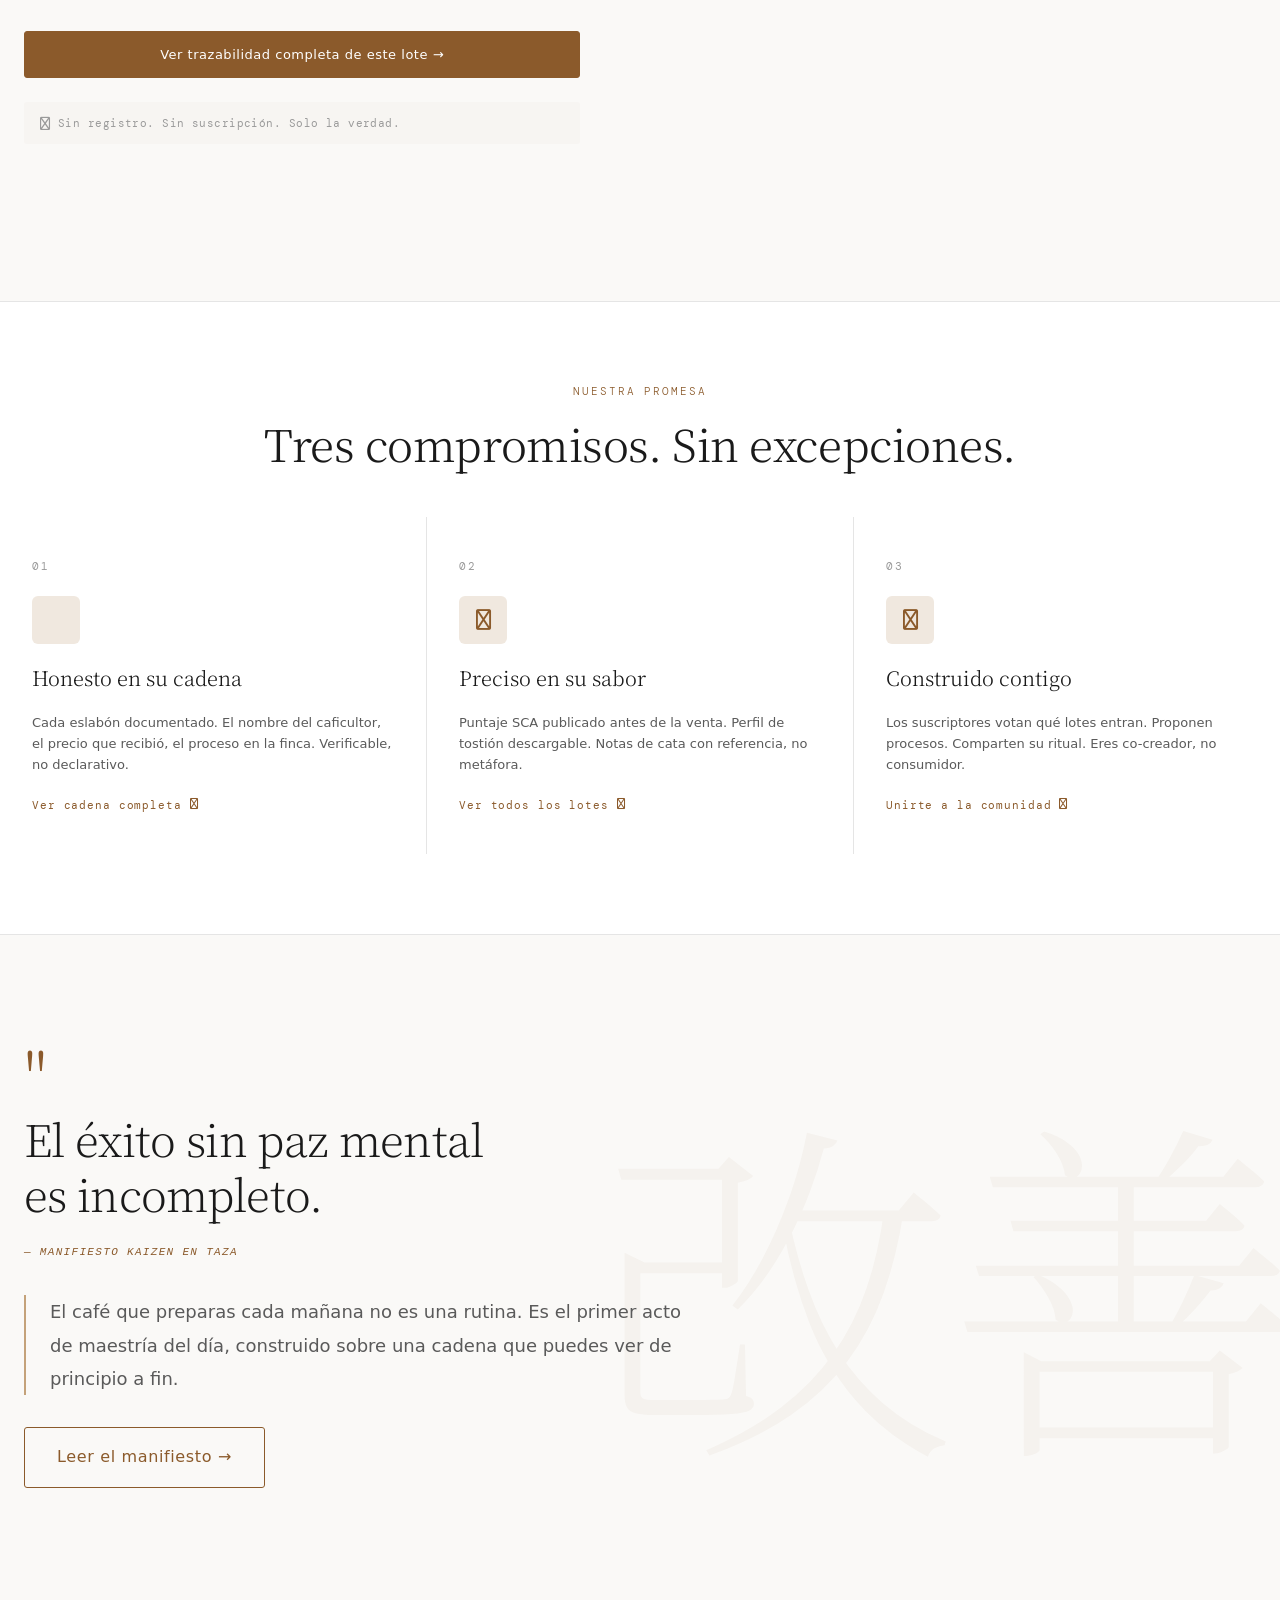
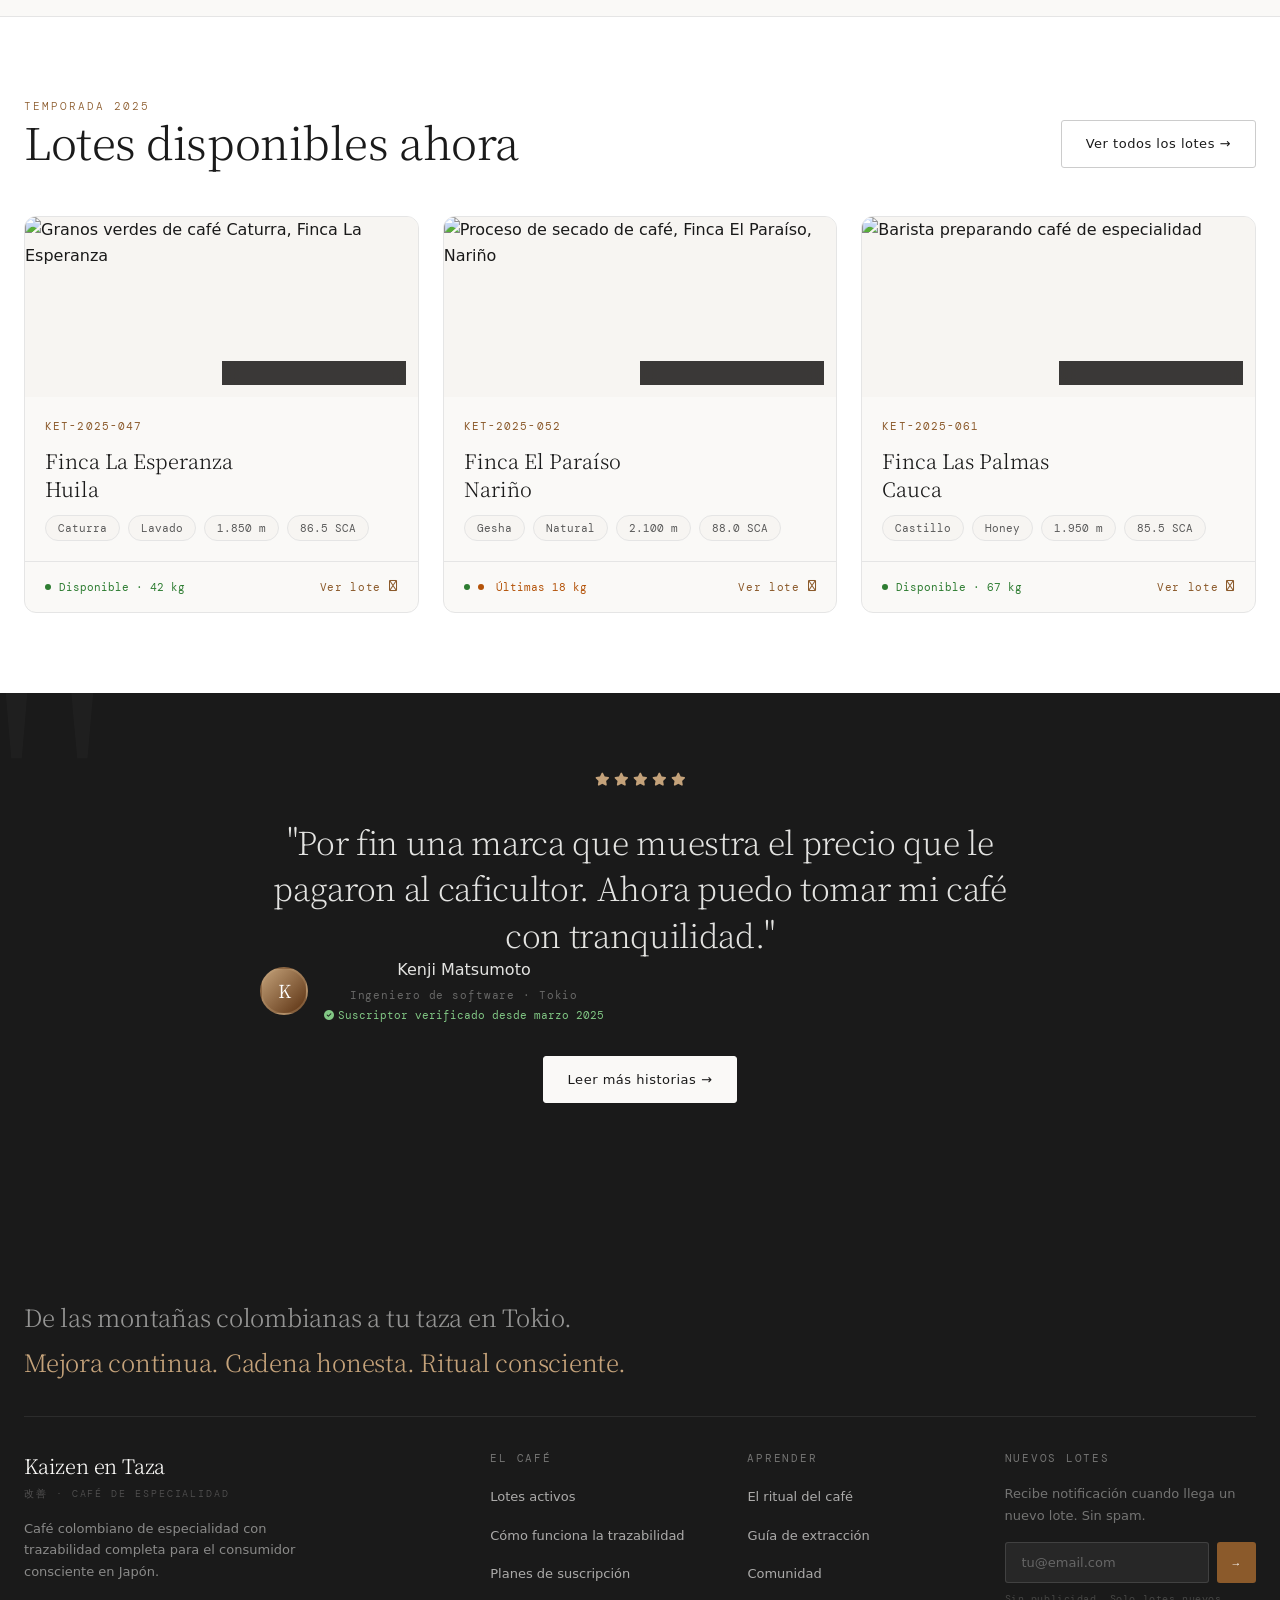
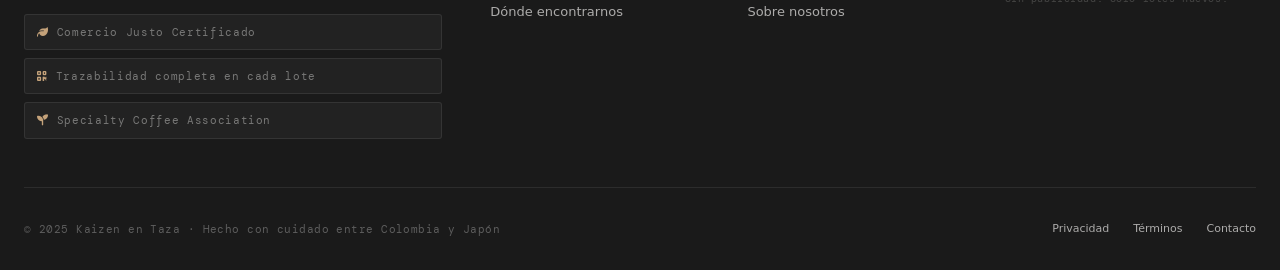
==== commit 4ba9b1cc: "Update index.html" ====
--- a/index.html
+++ b/index.html
@@ -1,609 +1,1995 @@
 <!DOCTYPE html>
 <html lang="ja">
 <head>
-    <meta charset="UTF-8">
-    <meta name="viewport" content="width=device-width, initial-scale=1.0, viewport-fit=cover">
-    <meta name="description" content="Kaizen en Taza - Café colombiano de especialidad con trazabilidad completa. Cadena justa, ritual consciente. De las montañas colombianas a tu taza en Tokio.">
-    <title>Kaizen en Taza | Café colombiano de especialidad</title>
-    
-    <!-- Fonts -->
-    <link href="https://fonts.googleapis.com/css2?family=Inter:opsz,wght@14..32,300;14..32,400;14..32,500;14..32,600;14..32,700&display=swap" rel="stylesheet">
-    <link rel="stylesheet" href="https://cdnjs.cloudflare.com/ajax/libs/font-awesome/6.5.1/css/all.min.css">
-    
-    <!-- Styles -->
-    <link rel="stylesheet" href="styles.css">
-    
-    <style>
-        /* Estilos adicionales específicos para home */
-        .features-grid {
-            display: grid;
-            grid-template-columns: repeat(3, 1fr);
-            gap: var(--space-8);
-            margin-top: var(--space-8);
+  <meta charset="UTF-8" />
+  <meta name="viewport" content="width=device-width, initial-scale=1.0" />
+  <meta name="description" content="Café colombiano de especialidad con trazabilidad completa. Cadena justa. Construido contigo. Para tu ritual consciente en Japón." />
+  <title>Kaizen en Taza — El café que no miente</title>
+
+  <!-- Fuentes -->
+  <link rel="preconnect" href="https://fonts.googleapis.com" />
+  <link rel="preconnect" href="https://fonts.gstatic.com" crossorigin />
+  <link href="https://fonts.googleapis.com/css2?family=Noto+Serif+JP:wght@200;300;400&family=DM+Mono:ital,wght@0,300;0,400;1,300&display=swap" rel="stylesheet" />
+
+  <!-- Font Awesome -->
+  <link rel="stylesheet" href="https://cdnjs.cloudflare.com/ajax/libs/font-awesome/6.5.0/css/all.min.css" />
+
+  <!-- Estilos globales -->
+  <link rel="stylesheet" href="styles.css" />
+
+  <style>
+    /* ======================================================
+       ESTILOS ESPECÍFICOS — index.html
+       ====================================================== */
+
+    /* ── Imagen de fondo hero con Unsplash (Colombia cafetero) ── */
+    .hero-home {
+      position: relative;
+      min-height: 96vh;
+      display: grid;
+      align-items: center;
+      overflow: hidden;
+      background-color: #1a1a14;
+    }
+
+    .hero-home__bg {
+      position: absolute;
+      inset: 0;
+      z-index: 0;
+    }
+
+    .hero-home__bg img {
+      width: 100%;
+      height: 100%;
+      object-fit: cover;
+      object-position: center 40%;
+      opacity: 0.55;
+      transition: transform 8s ease;
+    }
+
+    .hero-home.loaded .hero-home__bg img {
+      transform: scale(1.04);
+    }
+
+    /* Gradiente editorial: cubre más a la izquierda */
+    .hero-home__bg::after {
+      content: '';
+      position: absolute;
+      inset: 0;
+      background:
+        linear-gradient(90deg, rgba(10,9,8,0.85) 0%, rgba(10,9,8,0.4) 55%, rgba(10,9,8,0.1) 100%),
+        linear-gradient(0deg, rgba(10,9,8,0.6) 0%, transparent 50%);
+    }
+
+    .hero-home__container {
+      position: relative;
+      z-index: 2;
+      max-width: var(--container-xl);
+      margin-inline: auto;
+      padding-inline: var(--space-6);
+      padding-block: var(--space-24);
+      display: grid;
+      grid-template-columns: 1fr 1fr;
+      align-items: center;
+      gap: var(--space-16);
+    }
+
+    .hero-home__content {
+      display: flex;
+      flex-direction: column;
+      gap: var(--space-6);
+    }
+
+    .hero-home__eyebrow {
+      display: flex;
+      align-items: center;
+      gap: var(--space-3);
+      opacity: 0;
+      animation: fadeInLeft 0.7s ease 0.2s both;
+    }
+
+    .hero-home__eyebrow-line {
+      width: 28px;
+      height: 1px;
+      background-color: var(--color-accent-light);
+    }
+
+    .hero-home__kicker {
+      font-family: var(--font-mono);
+      font-size: var(--font-size-xs);
+      letter-spacing: 0.22em;
+      text-transform: uppercase;
+      color: var(--color-accent-light);
+    }
+
+    .hero-home__title {
+      font-family: var(--font-primary);
+      font-size: clamp(3rem, 6vw, 5.5rem);
+      font-weight: 200;
+      line-height: 1.0;
+      letter-spacing: -0.025em;
+      color: #FAF9F7;
+      opacity: 0;
+      animation: fadeInUp 0.8s ease 0.4s both;
+    }
+
+    .hero-home__title em {
+      font-style: italic;
+      color: var(--color-accent-light);
+    }
+
+    .hero-home__subtitle {
+      font-size: var(--font-size-base);
+      color: rgba(250,249,247,0.7);
+      line-height: 1.75;
+      max-width: 460px;
+      opacity: 0;
+      animation: fadeInUp 0.8s ease 0.6s both;
+    }
+
+    .hero-home__actions {
+      display: flex;
+      flex-wrap: wrap;
+      gap: var(--space-3);
+      padding-top: var(--space-2);
+      opacity: 0;
+      animation: fadeInUp 0.8s ease 0.8s both;
+    }
+
+    /* CTA primario en hero oscuro */
+    .btn--hero-primary {
+      background-color: var(--color-accent);
+      color: #FAF9F7;
+      border: 1px solid var(--color-accent);
+      padding: var(--space-4) var(--space-8);
+      font-size: var(--font-size-sm);
+      font-weight: var(--font-weight-medium);
+      letter-spacing: 0.04em;
+      border-radius: var(--border-radius-sm);
+      transition: background-color var(--transition-fast), box-shadow var(--transition-fast), transform var(--transition-fast);
+    }
+
+    .btn--hero-primary:hover {
+      background-color: #9E6830;
+      box-shadow: 0 6px 24px rgba(139,90,43,0.4);
+      transform: translateY(-1px);
+    }
+
+    .btn--hero-secondary {
+      background-color: transparent;
+      color: rgba(250,249,247,0.8);
+      border: 1px solid rgba(250,249,247,0.25);
+      padding: var(--space-4) var(--space-8);
+      font-size: var(--font-size-sm);
+      font-weight: var(--font-weight-regular);
+      letter-spacing: 0.04em;
+      border-radius: var(--border-radius-sm);
+      transition: background-color var(--transition-fast), border-color var(--transition-fast), color var(--transition-fast);
+    }
+
+    .btn--hero-secondary:hover {
+      background-color: rgba(250,249,247,0.08);
+      border-color: rgba(250,249,247,0.5);
+      color: #FAF9F7;
+    }
+
+    /* Panel derecho del hero — datos del lote en tiempo real */
+    .hero-home__lote-preview {
+      opacity: 0;
+      animation: fadeInUp 0.8s ease 1s both;
+    }
+
+    .lote-preview-card {
+      background-color: rgba(250,249,247,0.06);
+      border: 1px solid rgba(250,249,247,0.12);
+      backdrop-filter: blur(16px);
+      -webkit-backdrop-filter: blur(16px);
+      border-radius: var(--border-radius-lg);
+      padding: var(--space-6);
+      display: flex;
+      flex-direction: column;
+      gap: var(--space-5);
+    }
+
+    .lote-preview-card__header {
+      display: flex;
+      justify-content: space-between;
+      align-items: flex-start;
+    }
+
+    .lote-preview-card__eyebrow {
+      font-family: var(--font-mono);
+      font-size: var(--font-size-xs);
+      letter-spacing: 0.14em;
+      text-transform: uppercase;
+      color: var(--color-accent-light);
+    }
+
+    .lote-preview-card__title {
+      font-family: var(--font-primary);
+      font-size: var(--font-size-2xl);
+      font-weight: 300;
+      color: #FAF9F7;
+      line-height: var(--line-height-snug);
+      margin-top: var(--space-1);
+    }
+
+    .lote-preview-card__badge {
+      display: inline-flex;
+      align-items: center;
+      gap: 6px;
+      padding: 4px var(--space-3);
+      background-color: rgba(46, 125, 50, 0.2);
+      border: 1px solid rgba(46, 125, 50, 0.4);
+      border-radius: var(--border-radius-full);
+      font-family: var(--font-mono);
+      font-size: 0.65rem;
+      letter-spacing: 0.1em;
+      text-transform: uppercase;
+      color: #81C784;
+      white-space: nowrap;
+    }
+
+    .lote-preview-card__badge::before {
+      content: '';
+      width: 6px;
+      height: 6px;
+      border-radius: 50%;
+      background-color: #81C784;
+      animation: pulse 2s ease infinite;
+    }
+
+    /* Caficultor */
+    .caficultor-row {
+      display: flex;
+      align-items: center;
+      gap: var(--space-3);
+      padding: var(--space-4);
+      background-color: rgba(255,255,255,0.04);
+      border-radius: var(--border-radius-md);
+      border: 1px solid rgba(255,255,255,0.06);
+    }
+
+    .caficultor-avatar {
+      width: 44px;
+      height: 44px;
+      border-radius: 50%;
+      overflow: hidden;
+      flex-shrink: 0;
+      background-color: rgba(196, 162, 122, 0.2);
+      display: flex;
+      align-items: center;
+      justify-content: center;
+      font-family: var(--font-primary);
+      font-size: var(--font-size-lg);
+      color: var(--color-accent-light);
+      border: 1.5px solid rgba(196,162,122,0.3);
+    }
+
+    .caficultor-info__name {
+      font-size: var(--font-size-sm);
+      font-weight: var(--font-weight-medium);
+      color: rgba(250,249,247,0.9);
+    }
+
+    .caficultor-info__role {
+      font-family: var(--font-mono);
+      font-size: var(--font-size-xs);
+      color: rgba(250,249,247,0.4);
+      letter-spacing: 0.06em;
+    }
+
+    /* Precio destacado */
+    .precio-justo {
+      display: flex;
+      align-items: center;
+      gap: var(--space-2);
+      padding: var(--space-3) var(--space-4);
+      background-color: rgba(139,90,43,0.15);
+      border: 1px solid rgba(196,162,122,0.25);
+      border-radius: var(--border-radius-md);
+    }
+
+    .precio-justo__icon {
+      color: var(--color-accent-light);
+      font-size: var(--font-size-sm);
+    }
+
+    .precio-justo__text {
+      font-family: var(--font-mono);
+      font-size: var(--font-size-xs);
+      color: var(--color-accent-light);
+      letter-spacing: 0.06em;
+    }
+
+    .precio-justo__value {
+      font-weight: 500;
+      color: #E8C99A;
+    }
+
+    /* Specs del lote en grid */
+    .lote-specs {
+      display: grid;
+      grid-template-columns: repeat(3, 1fr);
+      gap: var(--space-3);
+    }
+
+    .lote-spec {
+      display: flex;
+      flex-direction: column;
+      gap: 3px;
+    }
+
+    .lote-spec__label {
+      font-family: var(--font-mono);
+      font-size: 0.6rem;
+      letter-spacing: 0.14em;
+      text-transform: uppercase;
+      color: rgba(250,249,247,0.3);
+    }
+
+    .lote-spec__value {
+      font-family: var(--font-mono);
+      font-size: var(--font-size-sm);
+      color: rgba(250,249,247,0.8);
+    }
+
+    /* Scroll indicator */
+    .hero-scroll-hint {
+      position: absolute;
+      bottom: var(--space-8);
+      left: 50%;
+      transform: translateX(-50%);
+      z-index: 2;
+      display: flex;
+      flex-direction: column;
+      align-items: center;
+      gap: var(--space-2);
+      opacity: 0;
+      animation: fadeIn 1s ease 1.5s both;
+    }
+
+    .hero-scroll-hint__text {
+      font-family: var(--font-mono);
+      font-size: 0.6rem;
+      letter-spacing: 0.2em;
+      text-transform: uppercase;
+      color: rgba(250,249,247,0.3);
+    }
+
+    .hero-scroll-hint__line {
+      width: 1px;
+      height: 40px;
+      background: linear-gradient(to bottom, rgba(250,249,247,0.3), transparent);
+      animation: scrollLine 2s ease infinite;
+    }
+
+    @keyframes scrollLine {
+      0%   { transform: scaleY(0); transform-origin: top; }
+      50%  { transform: scaleY(1); transform-origin: top; }
+      51%  { transform: scaleY(1); transform-origin: bottom; }
+      100% { transform: scaleY(0); transform-origin: bottom; }
+    }
+
+    /* ── SECCIÓN 2: TRAZABILIDAD ── */
+    .section-trazabilidad {
+      padding-block: var(--space-24);
+      background-color: var(--color-background);
+    }
+
+    .trazabilidad-grid {
+      display: grid;
+      grid-template-columns: 1fr 1.1fr;
+      gap: var(--space-16);
+      align-items: start;
+    }
+
+    .trazabilidad-text {
+      display: flex;
+      flex-direction: column;
+      gap: var(--space-6);
+      position: sticky;
+      top: calc(var(--header-height) + var(--space-8));
+    }
+
+    .trazabilidad-card {
+      background-color: var(--color-surface);
+      border: 1px solid var(--color-border);
+      border-radius: var(--border-radius-lg);
+      overflow: hidden;
+      box-shadow: var(--shadow-lg);
+    }
+
+    .trazabilidad-card__image {
+      height: 200px;
+      overflow: hidden;
+      background-color: var(--color-surface-raised);
+      position: relative;
+    }
+
+    .trazabilidad-card__image img {
+      width: 100%;
+      height: 100%;
+      object-fit: cover;
+      transition: transform var(--transition-slow);
+    }
+
+    .trazabilidad-card:hover .trazabilidad-card__image img {
+      transform: scale(1.03);
+    }
+
+    .trazabilidad-card__image-label {
+      position: absolute;
+      bottom: var(--space-4);
+      left: var(--space-4);
+      background-color: rgba(10,9,8,0.75);
+      backdrop-filter: blur(8px);
+      padding: var(--space-2) var(--space-3);
+      border-radius: var(--border-radius-sm);
+    }
+
+    .trazabilidad-card__image-label span {
+      font-family: var(--font-mono);
+      font-size: var(--font-size-xs);
+      color: rgba(250,249,247,0.8);
+      letter-spacing: 0.1em;
+    }
+
+    .trazabilidad-card__body {
+      padding: var(--space-6);
+      display: flex;
+      flex-direction: column;
+      gap: var(--space-5);
+    }
+
+    /* Caficultor dentro de la card de trazabilidad */
+    .trazabilidad-caficultor {
+      display: flex;
+      align-items: center;
+      gap: var(--space-4);
+      padding: var(--space-4);
+      background-color: var(--color-surface-raised);
+      border-radius: var(--border-radius-md);
+      border: 1px solid var(--color-border);
+    }
+
+    .trazabilidad-caficultor__avatar {
+      width: 52px;
+      height: 52px;
+      border-radius: 50%;
+      background: linear-gradient(135deg, #C4A27A, #8B5A2B);
+      display: flex;
+      align-items: center;
+      justify-content: center;
+      font-family: var(--font-primary);
+      font-size: var(--font-size-xl);
+      color: white;
+      flex-shrink: 0;
+      border: 2px solid var(--color-accent-light);
+    }
+
+    .trazabilidad-caficultor__verified {
+      display: flex;
+      align-items: center;
+      gap: var(--space-1);
+      font-family: var(--font-mono);
+      font-size: var(--font-size-xs);
+      color: var(--color-success);
+      margin-top: 3px;
+    }
+
+    /* Grid de datos técnicos */
+    .lote-data-grid {
+      display: grid;
+      grid-template-columns: repeat(3, 1fr);
+      gap: 1px;
+      background-color: var(--color-border);
+      border: 1px solid var(--color-border);
+      border-radius: var(--border-radius-md);
+      overflow: hidden;
+    }
+
+    .lote-data-cell {
+      background-color: var(--color-surface);
+      padding: var(--space-4);
+      display: flex;
+      flex-direction: column;
+      gap: 4px;
+    }
+
+    .lote-data-cell__label {
+      font-family: var(--font-mono);
+      font-size: 0.6rem;
+      letter-spacing: 0.14em;
+      text-transform: uppercase;
+      color: var(--color-text-tertiary);
+    }
+
+    .lote-data-cell__value {
+      font-family: var(--font-mono);
+      font-size: var(--font-size-sm);
+      color: var(--color-text-primary);
+      font-weight: 400;
+    }
+
+    /* Precio al caficultor — destacado */
+    .precio-caficultor-bar {
+      display: flex;
+      flex-direction: column;
+      gap: var(--space-3);
+      padding: var(--space-5);
+      background: linear-gradient(135deg, var(--color-accent-subtle), rgba(196,162,122,0.08));
+      border: 1px solid rgba(139,90,43,0.15);
+      border-radius: var(--border-radius-md);
+    }
+
+    .precio-caficultor-bar__header {
+      display: flex;
+      justify-content: space-between;
+      align-items: center;
+    }
+
+    .precio-caficultor-bar__label {
+      font-family: var(--font-mono);
+      font-size: var(--font-size-xs);
+      letter-spacing: 0.1em;
+      text-transform: uppercase;
+      color: var(--color-accent);
+    }
+
+    .precio-caficultor-bar__pct {
+      font-family: var(--font-primary);
+      font-size: var(--font-size-2xl);
+      font-weight: 300;
+      color: var(--color-accent);
+      line-height: 1;
+    }
+
+    .precio-caficultor-bar__pct sup {
+      font-size: var(--font-size-sm);
+    }
+
+    .vs-bar {
+      display: flex;
+      align-items: center;
+      gap: var(--space-3);
+    }
+
+    .vs-bar__track {
+      flex: 1;
+      height: 6px;
+      background-color: var(--color-border);
+      border-radius: var(--border-radius-full);
+      overflow: hidden;
+      position: relative;
+    }
+
+    .vs-bar__fill {
+      height: 100%;
+      background-color: var(--color-accent);
+      border-radius: var(--border-radius-full);
+      width: 0;
+      transition: width 1.4s cubic-bezier(0.25, 1, 0.5, 1);
+    }
+
+    .vs-bar__fill--market {
+      background-color: var(--color-border-strong);
+    }
+
+    .vs-bar__label {
+      font-family: var(--font-mono);
+      font-size: var(--font-size-xs);
+      color: var(--color-text-tertiary);
+      white-space: nowrap;
+      min-width: 90px;
+    }
+
+    /* Nota honestidad */
+    .honesty-note {
+      display: flex;
+      align-items: center;
+      gap: var(--space-2);
+      padding: var(--space-3) var(--space-4);
+      background-color: var(--color-surface-raised);
+      border-radius: var(--border-radius-sm);
+    }
+
+    .honesty-note__icon {
+      color: var(--color-text-tertiary);
+      font-size: var(--font-size-sm);
+    }
+
+    .honesty-note__text {
+      font-family: var(--font-mono);
+      font-size: var(--font-size-xs);
+      color: var(--color-text-tertiary);
+      letter-spacing: 0.04em;
+    }
+
+    /* ── SECCIÓN 3: PILARES ── */
+    .section-pilares {
+      padding-block: var(--space-20);
+      background-color: var(--color-surface);
+      border-top: 1px solid var(--color-border);
+      border-bottom: 1px solid var(--color-border);
+    }
+
+    .pilares-grid {
+      display: grid;
+      grid-template-columns: repeat(3, 1fr);
+      gap: 1px;
+      background-color: var(--color-border);
+    }
+
+    .pilar {
+      background-color: var(--color-surface);
+      padding: var(--space-10) var(--space-8);
+      display: flex;
+      flex-direction: column;
+      gap: var(--space-5);
+      transition: background-color var(--transition-base);
+    }
+
+    .pilar:hover {
+      background-color: var(--color-card-hover);
+    }
+
+    .pilar__number {
+      font-family: var(--font-mono);
+      font-size: var(--font-size-xs);
+      letter-spacing: 0.16em;
+      color: var(--color-text-tertiary);
+    }
+
+    .pilar__icon {
+      width: 48px;
+      height: 48px;
+      border-radius: var(--border-radius-md);
+      background-color: var(--color-accent-subtle);
+      display: flex;
+      align-items: center;
+      justify-content: center;
+      color: var(--color-accent);
+      font-size: var(--font-size-xl);
+      transition: background-color var(--transition-base), color var(--transition-base);
+    }
+
+    .pilar:hover .pilar__icon {
+      background-color: var(--color-accent);
+      color: white;
+    }
+
+    .pilar__title {
+      font-family: var(--font-primary);
+      font-size: var(--font-size-xl);
+      font-weight: 300;
+      color: var(--color-text-primary);
+      line-height: var(--line-height-snug);
+    }
+
+    .pilar__desc {
+      font-size: var(--font-size-sm);
+      color: var(--color-text-secondary);
+      line-height: var(--line-height-normal);
+    }
+
+    .pilar__link {
+      font-family: var(--font-mono);
+      font-size: var(--font-size-xs);
+      color: var(--color-accent);
+      letter-spacing: 0.08em;
+      display: inline-flex;
+      align-items: center;
+      gap: var(--space-2);
+      margin-top: auto;
+      transition: gap var(--transition-fast);
+    }
+
+    .pilar:hover .pilar__link {
+      gap: var(--space-3);
+    }
+
+    /* ── SECCIÓN 4: PROPÓSITO / MANIFIESTO ── */
+    .section-proposito {
+      padding-block: var(--space-32);
+      background-color: var(--color-background);
+      position: relative;
+      overflow: hidden;
+    }
+
+    .section-proposito::before {
+      content: '改善';
+      position: absolute;
+      right: -0.05em;
+      top: 50%;
+      transform: translateY(-50%);
+      font-family: var(--font-primary);
+      font-size: 28vw;
+      font-weight: 200;
+      color: rgba(139,90,43,0.04);
+      line-height: 1;
+      pointer-events: none;
+      user-select: none;
+      letter-spacing: -0.02em;
+    }
+
+    .proposito-content {
+      position: relative;
+      z-index: 1;
+      max-width: 680px;
+      display: flex;
+      flex-direction: column;
+      gap: var(--space-8);
+    }
+
+    .proposito-cita {
+      display: flex;
+      flex-direction: column;
+      gap: var(--space-4);
+    }
+
+    .proposito-cita__mark {
+      font-family: var(--font-primary);
+      font-size: 4rem;
+      line-height: 0.5;
+      color: var(--color-accent);
+      font-weight: 200;
+    }
+
+    .proposito-cita__text {
+      font-family: var(--font-primary);
+      font-size: clamp(var(--font-size-2xl), 3.5vw, var(--font-size-4xl));
+      font-weight: 200;
+      line-height: 1.25;
+      letter-spacing: -0.015em;
+      color: var(--color-text-primary);
+    }
+
+    .proposito-cita__source {
+      font-family: var(--font-mono);
+      font-size: var(--font-size-xs);
+      letter-spacing: 0.12em;
+      text-transform: uppercase;
+      color: var(--color-accent);
+    }
+
+    .proposito-body {
+      font-size: var(--font-size-lg);
+      color: var(--color-text-secondary);
+      line-height: var(--line-height-loose);
+      border-left: 2px solid var(--color-accent-light);
+      padding-left: var(--space-6);
+    }
+
+    /* ── SECCIÓN 5: LOTES DESTACADOS ── */
+    .section-lotes {
+      padding-block: var(--space-20);
+      background-color: var(--color-surface);
+      border-top: 1px solid var(--color-border);
+    }
+
+    .lotes-grid {
+      display: grid;
+      grid-template-columns: repeat(3, 1fr);
+      gap: var(--space-6);
+    }
+
+    .lote-card {
+      background-color: var(--color-background);
+      border: 1px solid var(--color-border);
+      border-radius: var(--border-radius-lg);
+      overflow: hidden;
+      display: flex;
+      flex-direction: column;
+      transition: box-shadow var(--transition-base), transform var(--transition-base), border-color var(--transition-base);
+      text-decoration: none;
+      color: inherit;
+    }
+
+    .lote-card:hover {
+      box-shadow: var(--shadow-lg);
+      transform: translateY(-3px);
+      border-color: var(--color-accent-light);
+    }
+
+    .lote-card__media {
+      height: 180px;
+      overflow: hidden;
+      background-color: var(--color-surface-raised);
+      position: relative;
+    }
+
+    .lote-card__media img {
+      width: 100%;
+      height: 100%;
+      object-fit: cover;
+      transition: transform var(--transition-slow);
+    }
+
+    .lote-card:hover .lote-card__media img {
+      transform: scale(1.05);
+    }
+
+    .lote-card__badge-trazabilidad {
+      position: absolute;
+      bottom: var(--space-3);
+      right: var(--space-3);
+      display: flex;
+      align-items: center;
+      gap: 5px;
+      padding: 4px var(--space-3);
+      background-color: rgba(10,9,8,0.8);
+      backdrop-filter: blur(8px);
+      border-radius: var(--border-radius-full);
+      font-family: var(--font-mono);
+      font-size: 0.6rem;
+      letter-spacing: 0.1em;
+      text-transform: uppercase;
+      color: rgba(250,249,247,0.9);
+    }
+
+    .lote-card__badge-trazabilidad i {
+      color: #81C784;
+      font-size: 8px;
+    }
+
+    .lote-card__body {
+      padding: var(--space-5);
+      display: flex;
+      flex-direction: column;
+      gap: var(--space-3);
+      flex: 1;
+    }
+
+    .lote-card__id {
+      font-family: var(--font-mono);
+      font-size: var(--font-size-xs);
+      color: var(--color-accent);
+      letter-spacing: 0.1em;
+    }
+
+    .lote-card__name {
+      font-family: var(--font-primary);
+      font-size: var(--font-size-xl);
+      font-weight: 300;
+      color: var(--color-text-primary);
+      line-height: var(--line-height-snug);
+    }
+
+    .lote-card__specs {
+      display: flex;
+      flex-wrap: wrap;
+      gap: var(--space-2);
+    }
+
+    .lote-card__spec-pill {
+      padding: 3px var(--space-3);
+      background-color: var(--color-surface-raised);
+      border: 1px solid var(--color-border);
+      border-radius: var(--border-radius-full);
+      font-family: var(--font-mono);
+      font-size: var(--font-size-xs);
+      color: var(--color-text-secondary);
+    }
+
+    .lote-card__footer {
+      padding: var(--space-4) var(--space-5);
+      border-top: 1px solid var(--color-border);
+      display: flex;
+      align-items: center;
+      justify-content: space-between;
+    }
+
+    .lote-card__disponibilidad {
+      display: flex;
+      align-items: center;
+      gap: var(--space-2);
+      font-family: var(--font-mono);
+      font-size: var(--font-size-xs);
+      color: var(--color-success);
+    }
+
+    .lote-card__disponibilidad::before {
+      content: '';
+      width: 6px;
+      height: 6px;
+      border-radius: 50%;
+      background-color: var(--color-success);
+    }
+
+    .lote-card__cta {
+      font-family: var(--font-mono);
+      font-size: var(--font-size-xs);
+      color: var(--color-accent);
+      letter-spacing: 0.06em;
+      display: flex;
+      align-items: center;
+      gap: var(--space-2);
+      transition: gap var(--transition-fast);
+    }
+
+    .lote-card:hover .lote-card__cta {
+      gap: var(--space-3);
+    }
+
+    /* ── SECCIÓN 6: TESTIMONIO ── */
+    .section-testimonio {
+      padding-block: var(--space-20);
+      background-color: var(--color-text-primary);
+      position: relative;
+      overflow: hidden;
+    }
+
+    .section-testimonio::before {
+      content: '"';
+      position: absolute;
+      top: -0.2em;
+      left: -0.05em;
+      font-family: var(--font-primary);
+      font-size: 30vw;
+      font-weight: 200;
+      color: rgba(250,249,247,0.025);
+      line-height: 1;
+      pointer-events: none;
+      user-select: none;
+    }
+
+    .testimonio-content {
+      position: relative;
+      z-index: 1;
+      max-width: 760px;
+      margin-inline: auto;
+      text-align: center;
+      display: flex;
+      flex-direction: column;
+      align-items: center;
+      gap: var(--space-8);
+    }
+
+    .testimonio-rating {
+      display: flex;
+      gap: var(--space-1);
+      color: var(--color-accent-light);
+      font-size: var(--font-size-sm);
+    }
+
+    .testimonio-quote {
+      font-family: var(--font-primary);
+      font-size: clamp(var(--font-size-xl), 2.5vw, var(--font-size-3xl));
+      font-weight: 200;
+      color: rgba(250,249,247,0.9);
+      line-height: 1.45;
+      letter-spacing: -0.01em;
+    }
+
+    .testimonio-author {
+      display: flex;
+      align-items: center;
+      gap: var(--space-4);
+    }
+
+    .testimonio-author__avatar {
+      width: 48px;
+      height: 48px;
+      border-radius: 50%;
+      background: linear-gradient(135deg, #C4A27A, #5A3010);
+      display: flex;
+      align-items: center;
+      justify-content: center;
+      font-family: var(--font-primary);
+      font-size: var(--font-size-lg);
+      color: white;
+      flex-shrink: 0;
+      border: 2px solid rgba(196,162,122,0.3);
+    }
+
+    .testimonio-author__name {
+      font-weight: var(--font-weight-medium);
+      color: rgba(250,249,247,0.9);
+      font-size: var(--font-size-base);
+    }
+
+    .testimonio-author__role {
+      font-family: var(--font-mono);
+      font-size: var(--font-size-xs);
+      color: rgba(250,249,247,0.35);
+      letter-spacing: 0.08em;
+      margin-top: 2px;
+    }
+
+    .testimonio-verified {
+      display: flex;
+      align-items: center;
+      gap: var(--space-1);
+      font-family: var(--font-mono);
+      font-size: var(--font-size-xs);
+      color: #81C784;
+      margin-top: 2px;
+    }
+
+    /* ── FOOTER ── */
+    .footer-newsletter {
+      display: flex;
+      gap: var(--space-2);
+      max-width: 320px;
+    }
+
+    .footer-newsletter input {
+      flex: 1;
+      padding: var(--space-3) var(--space-4);
+      background-color: rgba(255,255,255,0.06);
+      border: 1px solid rgba(255,255,255,0.12);
+      border-radius: var(--border-radius-sm);
+      font-size: var(--font-size-sm);
+      color: var(--color-background);
+      outline: none;
+      transition: border-color var(--transition-fast);
+    }
+
+    .footer-newsletter input::placeholder {
+      color: rgba(250,249,247,0.3);
+    }
+
+    .footer-newsletter input:focus {
+      border-color: var(--color-accent-light);
+    }
+
+    .footer-newsletter button {
+      padding: var(--space-3) var(--space-4);
+      background-color: var(--color-accent);
+      color: white;
+      border-radius: var(--border-radius-sm);
+      font-family: var(--font-mono);
+      font-size: var(--font-size-xs);
+      letter-spacing: 0.08em;
+      white-space: nowrap;
+      transition: background-color var(--transition-fast);
+      cursor: pointer;
+      border: none;
+    }
+
+    .footer-newsletter button:hover {
+      background-color: #9E6830;
+    }
+
+    .footer-certs {
+      display: flex;
+      flex-direction: column;
+      gap: var(--space-2);
+      margin-top: var(--space-4);
+    }
+
+    .footer-cert {
+      display: inline-flex;
+      align-items: center;
+      gap: var(--space-2);
+      padding: var(--space-2) var(--space-3);
+      background-color: rgba(255,255,255,0.04);
+      border: 1px solid rgba(255,255,255,0.08);
+      border-radius: var(--border-radius-sm);
+      font-family: var(--font-mono);
+      font-size: var(--font-size-xs);
+      color: rgba(250,249,247,0.4);
+      text-decoration: none;
+      transition: border-color var(--transition-fast), color var(--transition-fast);
+      letter-spacing: 0.06em;
+    }
+
+    .footer-cert:hover {
+      border-color: rgba(255,255,255,0.2);
+      color: rgba(250,249,247,0.7);
+    }
+
+    .footer-cert i {
+      color: var(--color-accent-light);
+    }
+
+    /* ── RESPONSIVE ESPECÍFICO ── */
+    @media (max-width: 1199px) {
+      .hero-home__container {
+        grid-template-columns: 1fr;
+        gap: var(--space-12);
+      }
+      .hero-home__lote-preview {
+        max-width: 520px;
+      }
+      .trazabilidad-grid {
+        grid-template-columns: 1fr;
+        gap: var(--space-10);
+      }
+      .trazabilidad-text {
+        position: static;
+      }
+      .lotes-grid {
+        grid-template-columns: repeat(2, 1fr);
+      }
+      .section-proposito::before {
+        font-size: 40vw;
+      }
+    }
+
+    @media (max-width: 767px) {
+      .hero-home__container {
+        padding-block: var(--space-16);
+        grid-template-columns: 1fr;
+      }
+      .hero-home__title {
+        font-size: 2.5rem;
+      }
+      .lote-specs {
+        grid-template-columns: repeat(3, 1fr);
+      }
+      .pilares-grid {
+        grid-template-columns: 1fr;
+      }
+      .pilar {
+        padding: var(--space-8) var(--space-6);
+      }
+      .lotes-grid {
+        grid-template-columns: 1fr;
+      }
+      .lote-data-grid {
+        grid-template-columns: repeat(3, 1fr);
+      }
+      .section-proposito {
+        padding-block: var(--space-16);
+      }
+      .section-proposito::before {
+        display: none;
+      }
+      .proposito-body {
+        font-size: var(--font-size-base);
+      }
+      .footer-newsletter {
+        flex-direction: column;
+        max-width: 100%;
+      }
+    }
+  </style>
+</head>
+
+<body>
+
+<!-- ============================================================
+     HEADER
+     ============================================================ -->
+<header class="site-header" id="site-header" role="banner">
+  <div class="site-header__inner">
+
+    <!-- Logo -->
+    <a href="index.html" class="site-logo" aria-label="Kaizen en Taza — inicio">
+      <span class="site-logo__wordmark">Kaizen en Taza</span>
+      <span class="site-logo__tagline">改善 · Café de especialidad</span>
+    </a>
+
+    <!-- Navegación desktop -->
+    <nav class="site-nav" role="navigation" aria-label="Navegación principal">
+      <ul class="site-nav__list" role="list">
+        <li><a href="aprender.html" class="site-nav__link">El Ritual</a></li>
+        <li><a href="lotes.html" class="site-nav__link">Lotes</a></li>
+        <li><a href="suscripcion.html" class="site-nav__link">Suscripción</a></li>
+        <li><a href="comunidad.html" class="site-nav__link">Comunidad</a></li>
+        <li><a href="aprender.html" class="site-nav__link">Aprender</a></li>
+      </ul>
+    </nav>
+
+    <!-- Acciones header -->
+    <div class="site-header__actions">
+      <button class="btn btn--ghost btn--icon" aria-label="Buscar">
+        <i class="fa-regular fa-magnifying-glass" aria-hidden="true"></i>
+      </button>
+      <button class="btn btn--ghost btn--icon" aria-label="Tu pedido" style="position:relative;">
+        <i class="fa-regular fa-bag-shopping" aria-hidden="true"></i>
+        <span style="position:absolute;top:4px;right:4px;width:8px;height:8px;border-radius:50%;background-color:var(--color-accent);border:1.5px solid var(--color-background);" aria-label="1 artículo"></span>
+      </button>
+      <button class="menu-toggle" id="menu-toggle" aria-expanded="false" aria-label="Abrir menú" aria-controls="mobile-menu">
+        <span class="menu-toggle__bar"></span>
+        <span class="menu-toggle__bar"></span>
+        <span class="menu-toggle__bar"></span>
+      </button>
+    </div>
+
+  </div>
+</header>
+
+<!-- Menú móvil -->
+<nav class="mobile-menu" id="mobile-menu" role="navigation" aria-label="Menú móvil" aria-hidden="true">
+  <ul class="mobile-menu__list" role="list">
+    <li><a href="aprender.html" class="mobile-menu__link">El Ritual <i class="fa-regular fa-arrow-right" aria-hidden="true"></i></a></li>
+    <li><a href="lotes.html" class="mobile-menu__link">Lotes <i class="fa-regular fa-arrow-right" aria-hidden="true"></i></a></li>
+    <li><a href="suscripcion.html" class="mobile-menu__link">Suscripción <i class="fa-regular fa-arrow-right" aria-hidden="true"></i></a></li>
+    <li><a href="comunidad.html" class="mobile-menu__link">Comunidad <i class="fa-regular fa-arrow-right" aria-hidden="true"></i></a></li>
+    <li><a href="aprender.html" class="mobile-menu__link">Aprender <i class="fa-regular fa-arrow-right" aria-hidden="true"></i></a></li>
+    <li><a href="sobre-nosotros.html" class="mobile-menu__link">Sobre nosotros <i class="fa-regular fa-arrow-right" aria-hidden="true"></i></a></li>
+  </ul>
+  <div class="mobile-menu__footer">
+    <a href="suscripcion.html" class="btn btn--primary btn--full btn--lg">Inicia tu ritual →</a>
+    <a href="lotes.html" class="btn btn--secondary btn--full">Ver lotes activos</a>
+  </div>
+</nav>
+
+
+<!-- ============================================================
+     SECCIÓN 1 — HERO
+     ============================================================ -->
+<main id="main-content">
+
+<section class="hero-home" id="hero" aria-label="Kaizen en Taza — Café que no miente">
+  <!-- Imagen de fondo: montañas cafeteras colombianas -->
+  <div class="hero-home__bg" aria-hidden="true">
+    <img
+      src="https://images.unsplash.com/photo-1509042239860-f550ce710b93?w=1800&q=80"
+      alt=""
+      loading="eager"
+      id="hero-bg-img"
+    />
+  </div>
+
+  <div class="hero-home__container">
+
+    <!-- Contenido principal -->
+    <div class="hero-home__content">
+      <div class="hero-home__eyebrow">
+        <span class="hero-home__eyebrow-line" aria-hidden="true"></span>
+        <span class="hero-home__kicker">Colombia × Japón · Temporada 2025</span>
+      </div>
+
+      <h1 class="hero-home__title">
+        El café<br />
+        que <em>no miente</em>
+      </h1>
+
+      <p class="hero-home__subtitle">
+        Café colombiano de especialidad para tu ritual consciente.
+        Trazabilidad completa. Cadena justa. Construido contigo.
+      </p>
+
+      <div class="hero-home__actions">
+        <a href="suscripcion.html" class="btn btn--hero-primary">
+          Inicia tu ritual →
+        </a>
+        <a href="lotes.html" class="btn btn--hero-secondary">
+          Ver lotes activos →
+        </a>
+      </div>
+    </div>
+
+    <!-- Panel lateral: preview de lote activo -->
+    <div class="hero-home__lote-preview" aria-label="Lote activo destacado">
+      <div class="lote-preview-card">
+        <div class="lote-preview-card__header">
+          <div>
+            <p class="lote-preview-card__eyebrow">Lote activo · KET-2025-047</p>
+            <h2 class="lote-preview-card__title">Finca La Esperanza</h2>
+          </div>
+          <span class="lote-preview-card__badge">Disponible</span>
+        </div>
+
+        <div class="caficultor-row">
+          <div class="caficultor-avatar" aria-hidden="true">R</div>
+          <div class="caficultor-info">
+            <p class="caficultor-info__name">Don Rodrigo Zapata</p>
+            <p class="caficultor-info__role">Caficultor · Huila, Colombia</p>
+          </div>
+        </div>
+
+        <div class="lote-specs">
+          <div class="lote-spec">
+            <span class="lote-spec__label">Altitud</span>
+            <span class="lote-spec__value">1.850 m</span>
+          </div>
+          <div class="lote-spec">
+            <span class="lote-spec__label">Variedad</span>
+            <span class="lote-spec__value">Caturra</span>
+          </div>
+          <div class="lote-spec">
+            <span class="lote-spec__label">Proceso</span>
+            <span class="lote-spec__value">Lavado</span>
+          </div>
+        </div>
+
+        <div class="precio-justo" aria-label="Precio pagado al caficultor: 35% sobre precio de mercado">
+          <i class="fa-solid fa-circle-check precio-justo__icon" aria-hidden="true"></i>
+          <span class="precio-justo__text">
+            Precio al caficultor: <span class="precio-justo__value">+35% sobre mercado</span>
+          </span>
+        </div>
+      </div>
+    </div>
+
+  </div>
+
+  <!-- Indicador de scroll -->
+  <div class="hero-scroll-hint" aria-hidden="true">
+    <span class="hero-scroll-hint__text">Scroll</span>
+    <div class="hero-scroll-hint__line"></div>
+  </div>
+</section>
+
+
+<!-- ============================================================
+     SECCIÓN 2 — DEMOSTRACIÓN DE TRAZABILIDAD (CRÍTICA)
+     ============================================================ -->
+<section class="section-trazabilidad" aria-labelledby="trazabilidad-title">
+  <div class="container">
+
+    <div class="trazabilidad-grid">
+
+      <!-- Texto izquierda -->
+      <div class="trazabilidad-text">
+        <div>
+          <p class="type-subtitle" aria-label="Sección: Trazabilidad">Trazabilidad verificable</p>
+        </div>
+        <h2 class="type-headline" id="trazabilidad-title">
+          Sabemos exactamente de dónde viene tu café
+        </h2>
+        <p class="type-body">
+          Y te lo mostramos <strong>antes</strong> de que compres. Sin registro. Sin condiciones. Solo la verdad de la cadena completa.
+        </p>
+
+        <!-- Timeline de la cadena -->
+        <div class="timeline" role="list" aria-label="Cadena de origen del café">
+          <div class="timeline__item" role="listitem">
+            <div class="timeline__marker" aria-hidden="true">
+              <div class="timeline__dot"></div>
+              <div class="timeline__line"></div>
+            </div>
+            <div class="timeline__content">
+              <p class="timeline__date">Finca La Esperanza · Huila, Colombia</p>
+              <p class="timeline__title">Cosecha selectiva</p>
+              <p class="timeline__desc">Cerezas seleccionadas a mano. Grado Specialty ≥ 84 SCA.</p>
+            </div>
+          </div>
+          <div class="timeline__item" role="listitem">
+            <div class="timeline__marker" aria-hidden="true">
+              <div class="timeline__dot"></div>
+              <div class="timeline__line"></div>
+            </div>
+            <div class="timeline__content">
+              <p class="timeline__date">Estación de proceso · Pitalito</p>
+              <p class="timeline__title">Proceso lavado certificado</p>
+              <p class="timeline__desc">Fermentación 36h, secado en camas africanas 18 días.</p>
+            </div>
+          </div>
+          <div class="timeline__item" role="listitem">
+            <div class="timeline__marker" aria-hidden="true">
+              <div class="timeline__dot"></div>
+              <div class="timeline__line"></div>
+            </div>
+            <div class="timeline__content">
+              <p class="timeline__date">Tostador · Bogotá, Colombia</p>
+              <p class="timeline__title">Tostión artesanal</p>
+              <p class="timeline__desc">Perfil de tostión documentado. Curva disponible para descarga.</p>
+            </div>
+          </div>
+          <div class="timeline__item" role="listitem">
+            <div class="timeline__marker" aria-hidden="true">
+              <div class="timeline__dot"></div>
+            </div>
+            <div class="timeline__content">
+              <p class="timeline__date">Distribuidor · Tokio / Osaka</p>
+              <p class="timeline__title">Entrega directa</p>
+              <p class="timeline__desc">Sin intermediarios desconocidos. Cadena de custodia documentada.</p>
+            </div>
+          </div>
+        </div>
+
+        <a href="lote-detalle.html" class="btn btn--primary">
+          Ver trazabilidad completa de este lote →
+        </a>
+        <p class="honesty-note" style="margin-top: 0;">
+          <i class="fa-regular fa-lock-open honesty-note__icon" aria-hidden="true"></i>
+          <span class="honesty-note__text">Sin registro. Sin suscripción. Solo la verdad.</span>
+        </p>
+      </div>
+
+      <!-- Card del lote — lado derecho -->
+      <div>
+        <div class="trazabilidad-card" role="article" aria-label="Tarjeta de lote: Finca La Esperanza">
+
+          <!-- Imagen del lote -->
+          <div class="trazabilidad-card__image">
+            <img
+              src="https://images.unsplash.com/photo-1611854779393-1b2da9d400fe?w=800&q=75"
+              alt="Granos de café de la Finca La Esperanza, Huila, Colombia"
+              loading="lazy"
+            />
+            <div class="trazabilidad-card__image-label">
+              <span>Lote KET-2025-047 · Fotografía verificada</span>
+            </div>
+          </div>
+
+          <div class="trazabilidad-card__body">
+
+            <!-- Identificación del lote -->
+            <div>
+              <p style="font-family:var(--font-mono);font-size:var(--font-size-xs);color:var(--color-accent);letter-spacing:0.12em;margin-bottom:var(--space-2);">KET-2025-047</p>
+              <h3 style="font-family:var(--font-primary);font-size:var(--font-size-2xl);font-weight:300;color:var(--color-text-primary);line-height:1.2;">Finca La Esperanza</h3>
+              <p style="font-size:var(--font-size-sm);color:var(--color-text-secondary);margin-top:var(--space-1);">Municipio de La Argentina, Huila · 1.850 msnm</p>
+            </div>
+
+            <!-- Caficultor verificado -->
+            <div class="trazabilidad-caficultor">
+              <div class="trazabilidad-caficultor__avatar" aria-hidden="true">R</div>
+              <div>
+                <p style="font-weight:var(--font-weight-medium);color:var(--color-text-primary);font-size:var(--font-size-base);">Don Rodrigo Zapata</p>
+                <p style="font-size:var(--font-size-sm);color:var(--color-text-secondary);">Caficultor, 3ª generación</p>
+                <div class="trazabilidad-caficultor__verified">
+                  <i class="fa-solid fa-circle-check" style="font-size:10px;" aria-hidden="true"></i>
+                  <span>Identidad verificada · Visita en campo 2025</span>
+                </div>
+              </div>
+            </div>
+
+            <!-- Datos técnicos -->
+            <div class="lote-data-grid" role="table" aria-label="Datos técnicos del lote">
+              <div class="lote-data-cell" role="cell">
+                <span class="lote-data-cell__label">Altitud</span>
+                <span class="lote-data-cell__value">1.850 m</span>
+              </div>
+              <div class="lote-data-cell" role="cell">
+                <span class="lote-data-cell__label">Variedad</span>
+                <span class="lote-data-cell__value">Caturra</span>
+              </div>
+              <div class="lote-data-cell" role="cell">
+                <span class="lote-data-cell__label">Proceso</span>
+                <span class="lote-data-cell__value">Lavado</span>
+              </div>
+              <div class="lote-data-cell" role="cell">
+                <span class="lote-data-cell__label">Cosecha</span>
+                <span class="lote-data-cell__value">Oct 2024</span>
+              </div>
+              <div class="lote-data-cell" role="cell">
+                <span class="lote-data-cell__label">Puntaje SCA</span>
+                <span class="lote-data-cell__value">86.5 pts</span>
+              </div>
+              <div class="lote-data-cell" role="cell">
+                <span class="lote-data-cell__label">Disponible</span>
+                <span class="lote-data-cell__value" style="color:var(--color-success);">42 kg</span>
+              </div>
+            </div>
+
+            <!-- Precio al caficultor -->
+            <div class="precio-caficultor-bar" aria-label="Precio pagado al caficultor vs precio de mercado">
+              <div class="precio-caficultor-bar__header">
+                <span class="precio-caficultor-bar__label">Precio pagado al caficultor</span>
+                <span class="precio-caficultor-bar__pct"><sup>+</sup>35%</span>
+              </div>
+
+              <div class="vs-bar">
+                <span class="vs-bar__label" style="text-align:right;">Kaizen</span>
+                <div class="vs-bar__track">
+                  <div class="vs-bar__fill" id="bar-kaizen" style="width:0" data-target="75%" aria-valuenow="75" aria-label="Precio Kaizen: 75 unidades"></div>
+                </div>
+                <span class="vs-bar__label" style="color:var(--color-accent);font-weight:500;">$4.20 / kg</span>
+              </div>
+              <div class="vs-bar">
+                <span class="vs-bar__label" style="text-align:right;">Mercado</span>
+                <div class="vs-bar__track">
+                  <div class="vs-bar__fill vs-bar__fill--market" id="bar-market" style="width:0" data-target="55%" aria-valuenow="55" aria-label="Precio de mercado: 55 unidades"></div>
+                </div>
+                <span class="vs-bar__label">$3.10 / kg</span>
+              </div>
+            </div>
+
+            <!-- Notas de cata -->
+            <div>
+              <p style="font-family:var(--font-mono);font-size:var(--font-size-xs);letter-spacing:0.1em;text-transform:uppercase;color:var(--color-text-tertiary);margin-bottom:var(--space-3);">Notas de cata</p>
+              <div style="display:flex;flex-wrap:wrap;gap:var(--space-2);">
+                <span class="badge badge--default">🍋 Cítrico</span>
+                <span class="badge badge--default">🍫 Chocolate</span>
+                <span class="badge badge--default">🌸 Floral</span>
+                <span class="badge badge--default">🍭 Panela</span>
+                <span class="badge badge--accent">86.5 SCA</span>
+              </div>
+            </div>
+
+          </div>
+        </div>
+      </div>
+
+    </div>
+  </div>
+</section>
+
+
+<!-- ============================================================
+     SECCIÓN 3 — 3 PILARES
+     ============================================================ -->
+<section class="section-pilares" aria-labelledby="pilares-title">
+  <div class="container">
+    <div class="section-header section-header--center" style="margin-bottom:var(--space-12);">
+      <p class="type-subtitle">Nuestra promesa</p>
+      <h2 class="type-headline" id="pilares-title">Tres compromisos. Sin excepciones.</h2>
+    </div>
+  </div>
+
+  <div class="pilares-grid" role="list">
+
+    <!-- Pilar 1 -->
+    <article class="pilar" role="listitem">
+      <span class="pilar__number">01</span>
+      <div class="pilar__icon" aria-hidden="true">
+        <i class="fa-regular fa-link-simple"></i>
+      </div>
+      <h3 class="pilar__title">Honesto en su cadena</h3>
+      <p class="pilar__desc">
+        Cada eslabón documentado. El nombre del caficultor, el precio que recibió, el proceso en la finca. Verificable, no declarativo.
+      </p>
+      <a href="lote-detalle.html" class="pilar__link">
+        Ver cadena completa <i class="fa-regular fa-arrow-right" aria-hidden="true"></i>
+      </a>
+    </article>
+
+    <!-- Pilar 2 -->
+    <article class="pilar" role="listitem">
+      <span class="pilar__number">02</span>
+      <div class="pilar__icon" aria-hidden="true">
+        <i class="fa-regular fa-chart-line"></i>
+      </div>
+      <h3 class="pilar__title">Preciso en su sabor</h3>
+      <p class="pilar__desc">
+        Puntaje SCA publicado antes de la venta. Perfil de tostión descargable. Notas de cata con referencia, no metáfora.
+      </p>
+      <a href="lotes.html" class="pilar__link">
+        Ver todos los lotes <i class="fa-regular fa-arrow-right" aria-hidden="true"></i>
+      </a>
+    </article>
+
+    <!-- Pilar 3 -->
+    <article class="pilar" role="listitem">
+      <span class="pilar__number">03</span>
+      <div class="pilar__icon" aria-hidden="true">
+        <i class="fa-regular fa-users"></i>
+      </div>
+      <h3 class="pilar__title">Construido contigo</h3>
+      <p class="pilar__desc">
+        Los suscriptores votan qué lotes entran. Proponen procesos. Comparten su ritual. Eres co-creador, no consumidor.
+      </p>
+      <a href="comunidad.html" class="pilar__link">
+        Unirte a la comunidad <i class="fa-regular fa-arrow-right" aria-hidden="true"></i>
+      </a>
+    </article>
+
+  </div>
+</section>
+
+
+<!-- ============================================================
+     SECCIÓN 4 — PROPÓSITO / MANIFIESTO
+     ============================================================ -->
+<section class="section-proposito" aria-labelledby="proposito-title">
+  <div class="container">
+    <div class="proposito-content">
+
+      <div class="proposito-cita" aria-label="Cita del manifiesto Kaizen en Taza">
+        <span class="proposito-cita__mark" aria-hidden="true">"</span>
+        <blockquote>
+          <p class="proposito-cita__text" id="proposito-title">
+            El éxito sin paz mental<br />es incompleto.
+          </p>
+          <footer style="margin-top:var(--space-4);">
+            <cite class="proposito-cita__source">— Manifiesto Kaizen en Taza</cite>
+          </footer>
+        </blockquote>
+      </div>
+
+      <p class="proposito-body">
+        El café que preparas cada mañana no es una rutina. Es el primer acto de maestría del día, construido sobre una cadena que puedes ver de principio a fin.
+      </p>
+
+      <div>
+        <a href="aprender.html" class="btn btn--outline-accent btn--lg">
+          Leer el manifiesto →
+        </a>
+      </div>
+
+    </div>
+  </div>
+</section>
+
+
+<!-- ============================================================
+     SECCIÓN 5 — LOTES DESTACADOS
+     ============================================================ -->
+<section class="section-lotes" aria-labelledby="lotes-title">
+  <div class="container">
+
+    <div class="section-header section-header--split">
+      <div>
+        <p class="type-subtitle">Temporada 2025</p>
+        <h2 class="type-headline" id="lotes-title">Lotes disponibles ahora</h2>
+      </div>
+      <a href="lotes.html" class="btn btn--secondary">Ver todos los lotes →</a>
+    </div>
+
+    <div class="lotes-grid" role="list">
+
+      <!-- Lote 1 -->
+      <article class="lote-card" role="listitem">
+        <a href="lote-detalle.html" style="display:contents;" aria-label="Ver lote Finca La Esperanza, Huila">
+          <div class="lote-card__media">
+            <img
+              src="https://images.unsplash.com/photo-1611854779393-1b2da9d400fe?w=600&q=75"
+              alt="Granos verdes de café Caturra, Finca La Esperanza"
+              loading="lazy"
+            />
+            <div class="lote-card__badge-trazabilidad">
+              <i class="fa-solid fa-circle-check" aria-hidden="true"></i>
+              Trazabilidad completa
+            </div>
+          </div>
+          <div class="lote-card__body">
+            <p class="lote-card__id">KET-2025-047</p>
+            <h3 class="lote-card__name">Finca La Esperanza<br />Huila</h3>
+            <div class="lote-card__specs">
+              <span class="lote-card__spec-pill">Caturra</span>
+              <span class="lote-card__spec-pill">Lavado</span>
+              <span class="lote-card__spec-pill">1.850 m</span>
+              <span class="lote-card__spec-pill">86.5 SCA</span>
+            </div>
+          </div>
+          <div class="lote-card__footer">
+            <span class="lote-card__disponibilidad">Disponible · 42 kg</span>
+            <span class="lote-card__cta">Ver lote <i class="fa-regular fa-arrow-right" aria-hidden="true"></i></span>
+          </div>
+        </a>
+      </article>
+
+      <!-- Lote 2 -->
+      <article class="lote-card" role="listitem">
+        <a href="lote-detalle.html" style="display:contents;" aria-label="Ver lote Finca El Paraíso, Nariño">
+          <div class="lote-card__media">
+            <img
+              src="https://images.unsplash.com/photo-1465447142348-e9952c393450?w=600&q=75"
+              alt="Proceso de secado de café, Finca El Paraíso, Nariño"
+              loading="lazy"
+            />
+            <div class="lote-card__badge-trazabilidad">
+              <i class="fa-solid fa-circle-check" aria-hidden="true"></i>
+              Trazabilidad completa
+            </div>
+          </div>
+          <div class="lote-card__body">
+            <p class="lote-card__id">KET-2025-052</p>
+            <h3 class="lote-card__name">Finca El Paraíso<br />Nariño</h3>
+            <div class="lote-card__specs">
+              <span class="lote-card__spec-pill">Gesha</span>
+              <span class="lote-card__spec-pill">Natural</span>
+              <span class="lote-card__spec-pill">2.100 m</span>
+              <span class="lote-card__spec-pill">88.0 SCA</span>
+            </div>
+          </div>
+          <div class="lote-card__footer">
+            <span class="lote-card__disponibilidad" style="color:var(--color-warning);">
+              <span style="width:6px;height:6px;border-radius:50%;background-color:var(--color-warning);display:inline-block;margin-right:var(--space-1);"></span>
+              Últimas 18 kg
+            </span>
+            <span class="lote-card__cta">Ver lote <i class="fa-regular fa-arrow-right" aria-hidden="true"></i></span>
+          </div>
+        </a>
+      </article>
+
+      <!-- Lote 3 -->
+      <article class="lote-card" role="listitem">
+        <a href="lote-detalle.html" style="display:contents;" aria-label="Ver lote Finca Las Palmas, Cauca">
+          <div class="lote-card__media">
+            <img
+              src="https://images.unsplash.com/photo-1559056199-641a0ac8b55e?w=600&q=75"
+              alt="Barista preparando café de especialidad"
+              loading="lazy"
+            />
+            <div class="lote-card__badge-trazabilidad">
+              <i class="fa-solid fa-circle-check" aria-hidden="true"></i>
+              Trazabilidad completa
+            </div>
+          </div>
+          <div class="lote-card__body">
+            <p class="lote-card__id">KET-2025-061</p>
+            <h3 class="lote-card__name">Finca Las Palmas<br />Cauca</h3>
+            <div class="lote-card__specs">
+              <span class="lote-card__spec-pill">Castillo</span>
+              <span class="lote-card__spec-pill">Honey</span>
+              <span class="lote-card__spec-pill">1.950 m</span>
+              <span class="lote-card__spec-pill">85.5 SCA</span>
+            </div>
+          </div>
+          <div class="lote-card__footer">
+            <span class="lote-card__disponibilidad">Disponible · 67 kg</span>
+            <span class="lote-card__cta">Ver lote <i class="fa-regular fa-arrow-right" aria-hidden="true"></i></span>
+          </div>
+        </a>
+      </article>
+
+    </div>
+  </div>
+</section>
+
+
+<!-- ============================================================
+     SECCIÓN 6 — TESTIMONIO
+     ============================================================ -->
+<section class="section-testimonio" aria-labelledby="testimonio-title">
+  <div class="container">
+    <div class="testimonio-content">
+
+      <div class="testimonio-rating" role="img" aria-label="5 de 5 estrellas">
+        <i class="fa-solid fa-star" aria-hidden="true"></i>
+        <i class="fa-solid fa-star" aria-hidden="true"></i>
+        <i class="fa-solid fa-star" aria-hidden="true"></i>
+        <i class="fa-solid fa-star" aria-hidden="true"></i>
+        <i class="fa-solid fa-star" aria-hidden="true"></i>
+      </div>
+
+      <figure>
+        <blockquote>
+          <p class="testimonio-quote" id="testimonio-title">
+            "Por fin una marca que muestra el precio que le pagaron al caficultor. Ahora puedo tomar mi café con tranquilidad."
+          </p>
+        </blockquote>
+        <figcaption>
+          <div class="testimonio-author">
+            <div class="testimonio-author__avatar" aria-hidden="true">K</div>
+            <div>
+              <p class="testimonio-author__name">Kenji Matsumoto</p>
+              <p class="testimonio-author__role">Ingeniero de software · Tokio</p>
+              <div class="testimonio-verified">
+                <i class="fa-solid fa-circle-check" style="font-size:10px;" aria-hidden="true"></i>
+                <span>Suscriptor verificado desde marzo 2025</span>
+              </div>
+            </div>
+          </div>
+        </figcaption>
+      </figure>
+
+      <a href="comunidad.html" class="btn btn--inverted">
+        Leer más historias →
+      </a>
+
+    </div>
+  </div>
+</section>
+
+</main>
+
+
+<!-- ============================================================
+     FOOTER
+     ============================================================ -->
+<footer class="site-footer" role="contentinfo">
+  <div class="container">
+
+    <!-- Manifiesto -->
+    <div class="footer-manifesto">
+      <p class="footer-manifesto__text">
+        De las montañas colombianas a tu taza en Tokio.<br />
+        <em>Mejora continua. Cadena honesta. Ritual consciente.</em>
+      </p>
+    </div>
+
+    <!-- Grid del footer -->
+    <div class="site-footer__grid">
+
+      <!-- Columna 1: Marca -->
+      <div class="site-footer__brand">
+        <a href="index.html" class="site-footer__logo" aria-label="Inicio">
+          Kaizen en Taza
+          <span style="display:block;font-family:var(--font-mono);font-size:0.6rem;letter-spacing:0.2em;color:rgba(250,249,247,0.25);margin-top:4px;">改善 · CAFÉ DE ESPECIALIDAD</span>
+        </a>
+        <p class="site-footer__tagline">
+          Café colombiano de especialidad con trazabilidad completa para el consumidor consciente en Japón.
+        </p>
+
+        <!-- Certificaciones -->
+        <div class="footer-certs" role="list" aria-label="Certificaciones">
+          <a href="#" class="footer-cert" role="listitem">
+            <i class="fa-solid fa-leaf" aria-hidden="true"></i>
+            Comercio Justo Certificado
+          </a>
+          <a href="lotes.html" class="footer-cert" role="listitem">
+            <i class="fa-solid fa-qrcode" aria-hidden="true"></i>
+            Trazabilidad completa en cada lote
+          </a>
+          <a href="#" class="footer-cert" role="listitem">
+            <i class="fa-solid fa-seedling" aria-hidden="true"></i>
+            Specialty Coffee Association
+          </a>
+        </div>
+      </div>
+
+      <!-- Columna 2: El café -->
+      <div>
+        <p class="site-footer__column-title">El café</p>
+        <ul class="site-footer__links" role="list">
+          <li><a href="lotes.html" class="site-footer__link">Lotes activos</a></li>
+          <li><a href="lote-detalle.html" class="site-footer__link">Cómo funciona la trazabilidad</a></li>
+          <li><a href="suscripcion.html" class="site-footer__link">Planes de suscripción</a></li>
+          <li><a href="donde-encontrarnos.html" class="site-footer__link">Dónde encontrarnos</a></li>
+        </ul>
+      </div>
+
+      <!-- Columna 3: Aprender -->
+      <div>
+        <p class="site-footer__column-title">Aprender</p>
+        <ul class="site-footer__links" role="list">
+          <li><a href="aprender.html" class="site-footer__link">El ritual del café</a></li>
+          <li><a href="aprender.html" class="site-footer__link">Guía de extracción</a></li>
+          <li><a href="comunidad.html" class="site-footer__link">Comunidad</a></li>
+          <li><a href="sobre-nosotros.html" class="site-footer__link">Sobre nosotros</a></li>
+        </ul>
+      </div>
+
+      <!-- Columna 4: Newsletter -->
+      <div>
+        <p class="site-footer__column-title">Nuevos lotes</p>
+        <p style="font-size:var(--font-size-sm);color:rgba(250,249,247,0.4);margin-bottom:var(--space-4);line-height:var(--line-height-normal);">
+          Recibe notificación cuando llega un nuevo lote. Sin spam.
+        </p>
+        <form class="footer-newsletter" onsubmit="handleNewsletter(event)" aria-label="Suscripción al newsletter">
+          <label for="newsletter-email" class="visually-hidden">Tu email</label>
+          <input
+            type="email"
+            id="newsletter-email"
+            placeholder="tu@email.com"
+            required
+            autocomplete="email"
+            aria-required="true"
+          />
+          <button type="submit" aria-label="Suscribirse al newsletter">→</button>
+        </form>
+        <p style="font-family:var(--font-mono);font-size:0.6rem;color:rgba(250,249,247,0.2);margin-top:var(--space-2);letter-spacing:0.06em;">
+          Sin publicidad. Solo lotes nuevos.
+        </p>
+      </div>
+
+    </div>
+
+    <!-- Bottom bar -->
+    <div class="site-footer__bottom">
+      <p class="site-footer__copy">
+        © 2025 Kaizen en Taza · Hecho con cuidado entre Colombia y Japón
+      </p>
+      <div style="display:flex;gap:var(--space-6);">
+        <a href="#" class="site-footer__link" style="font-size:var(--font-size-xs);">Privacidad</a>
+        <a href="#" class="site-footer__link" style="font-size:var(--font-size-xs);">Términos</a>
+        <a href="donde-encontrarnos.html" class="site-footer__link" style="font-size:var(--font-size-xs);">Contacto</a>
+      </div>
+    </div>
+
+  </div>
+</footer>
+
+
+<!-- Toast de confirmación newsletter -->
+<div class="toast" id="toast" role="alert" aria-live="polite" aria-atomic="true">
+  <i class="fa-solid fa-circle-check" style="color:#81C784;" aria-hidden="true"></i>
+  <span>¡Listo! Te avisamos cuando llegue el próximo lote.</span>
+</div>
+
+
+<!-- ============================================================
+     JAVASCRIPT
+     ============================================================ -->
+<script>
+  /* ── Header: scroll state ── */
+  const header = document.getElementById('site-header');
+
+  const onScroll = () => {
+    if (window.scrollY > 20) {
+      header.classList.add('scrolled');
+    } else {
+      header.classList.remove('scrolled');
+    }
+  };
+
+  window.addEventListener('scroll', onScroll, { passive: true });
+
+  /* ── Hero: imagen de fondo cargada ── */
+  const hero    = document.getElementById('hero');
+  const heroBg  = document.getElementById('hero-bg-img');
+
+  if (heroBg.complete) {
+    hero.classList.add('loaded');
+  } else {
+    heroBg.addEventListener('load', () => hero.classList.add('loaded'));
+  }
+
+  /* ── Menú hamburguesa ── */
+  const menuToggle = document.getElementById('menu-toggle');
+  const mobileMenu = document.getElementById('mobile-menu');
+
+  menuToggle.addEventListener('click', () => {
+    const isOpen = menuToggle.classList.toggle('open');
+    mobileMenu.classList.toggle('open', isOpen);
+    menuToggle.setAttribute('aria-expanded', String(isOpen));
+    mobileMenu.setAttribute('aria-hidden', String(!isOpen));
+    document.body.classList.toggle('menu-open', isOpen);
+  });
+
+  /* Cerrar menú al hacer click en un link */
+  mobileMenu.querySelectorAll('a').forEach(link => {
+    link.addEventListener('click', () => {
+      menuToggle.classList.remove('open');
+      mobileMenu.classList.remove('open');
+      menuToggle.setAttribute('aria-expanded', 'false');
+      mobileMenu.setAttribute('aria-hidden', 'true');
+      document.body.classList.remove('menu-open');
+    });
+  });
+
+  /* ── Active nav link ── */
+  const currentPath = window.location.pathname.split('/').pop() || 'index.html';
+  document.querySelectorAll('.site-nav__link').forEach(link => {
+    const href = link.getAttribute('href');
+    if (href === currentPath) link.classList.add('active');
+  });
+
+  /* ── Intersection Observer: animar barras de precio ── */
+  const priceSection = document.querySelector('.precio-caficultor-bar');
+  const barKaizen    = document.getElementById('bar-kaizen');
+  const barMarket    = document.getElementById('bar-market');
+
+  if (priceSection && barKaizen && barMarket) {
+    const priceObserver = new IntersectionObserver((entries) => {
+      entries.forEach(entry => {
+        if (entry.isIntersecting) {
+          setTimeout(() => {
+            barKaizen.style.width = barKaizen.dataset.target;
+            barMarket.style.width = barMarket.dataset.target;
+          }, 200);
+          priceObserver.unobserve(entry.target);
         }
-        
-        .feature-card {
-            text-align: center;
-            padding: var(--space-8);
+      });
+    }, { threshold: 0.5 });
+
+    priceObserver.observe(priceSection);
+  }
+
+  /* ── Intersection Observer: animaciones de entrada ── */
+  const fadeElements = document.querySelectorAll(
+    '.pilar, .lote-card, .trazabilidad-card, .timeline__item'
+  );
+
+  const fadeObserver = new IntersectionObserver((entries) => {
+    entries.forEach((entry, i) => {
+      if (entry.isIntersecting) {
+        entry.target.style.animation = `fadeInUp 0.6s ease ${i * 80}ms both`;
+        entry.target.style.opacity   = '1';
+        fadeObserver.unobserve(entry.target);
+      }
+    });
+  }, { threshold: 0.1, rootMargin: '0px 0px -40px 0px' });
+
+  fadeElements.forEach(el => {
+    el.style.opacity = '0';
+    fadeObserver.observe(el);
+  });
+
+  /* ── Newsletter ── */
+  function handleNewsletter(e) {
+    e.preventDefault();
+    const toast = document.getElementById('toast');
+    toast.classList.add('show');
+    e.target.reset();
+    setTimeout(() => toast.classList.remove('show'), 4000);
+  }
+
+  /* ── Lazy loading con IntersectionObserver ── */
+  if ('IntersectionObserver' in window) {
+    const lazyImages = document.querySelectorAll('img[loading="lazy"]');
+    const imgObserver = new IntersectionObserver((entries) => {
+      entries.forEach(entry => {
+        if (entry.isIntersecting) {
+          const img = entry.target;
+          img.setAttribute('data-loaded', 'true');
+          imgObserver.unobserve(img);
         }
-        
-        .feature-icon {
-            width: 64px;
-            height: 64px;
-            background: var(--color-accent-light);
-            border-radius: var(--border-radius-xl);
-            display: flex;
-            align-items: center;
-            justify-content: center;
-            margin: 0 auto var(--space-4);
-            font-size: 1.75rem;
-            color: var(--color-accent);
-        }
-        
-        .testimonial-card {
-            background: var(--color-accent-soft);
-            border-radius: var(--border-radius-2xl);
-            padding: var(--space-12);
-            text-align: center;
-        }
-        
-        .philosophy-section {
-            background: var(--color-surface);
-            border-radius: var(--border-radius-2xl);
-            padding: var(--space-12);
-            border: 1px solid var(--color-border);
-        }
-        
-        @media (max-width: 768px) {
-            .features-grid {
-                grid-template-columns: 1fr;
-            }
-            
-            .testimonial-card {
-                padding: var(--space-8);
-            }
-            
-            .philosophy-section {
-                padding: var(--space-8);
-            }
-        }
-    </style>
-</head>
-<body>
-
-    <!-- ============================================
-         HEADER ESTILO LUCIDE
-         ============================================ -->
-    <header class="header" id="header">
-        <div class="header-container">
-            <a href="index.html" class="logo">
-                Kaizen en <span>Taza</span>
-            </a>
-            
-            <nav class="nav">
-                <ul class="nav-links">
-                    <li><a href="index.html" class="nav-link active">Inicio</a></li>
-                    <li><a href="lotes.html" class="nav-link">Lotes</a></li>
-                    <li><a href="suscripcion.html" class="nav-link">Suscripción</a></li>
-                    <li><a href="comunidad.html" class="nav-link">Comunidad</a></li>
-                    <li><a href="aprender.html" class="nav-link">Aprender</a></li>
-                </ul>
-            </nav>
-            
-            <div class="header-actions">
-                <button class="icon-btn" id="searchBtn" aria-label="Buscar">
-                    <i class="fas fa-search"></i>
-                </button>
-                <button class="icon-btn" id="cartBtn" aria-label="Carrito">
-                    <i class="fas fa-shopping-bag"></i>
-                    <span class="cart-count">0</span>
-                </button>
-                <button class="icon-btn menu-toggle" id="menuToggle" aria-label="Menú">
-                    <i class="fas fa-bars"></i>
-                </button>
-            </div>
-        </div>
-    </header>
-
-    <!-- Mobile Menu -->
-    <div class="mobile-menu" id="mobileMenu">
-        <div class="mobile-menu-header">
-            <span class="logo-small">Kaizen en <span>Taza</span></span>
-            <button class="mobile-menu-close" id="closeMenu">
-                <i class="fas fa-times"></i>
-            </button>
-        </div>
-        <ul class="mobile-nav-links">
-            <li><a href="index.html" class="mobile-nav-link active">Inicio</a></li>
-            <li><a href="lotes.html" class="mobile-nav-link">Lotes</a></li>
-            <li><a href="suscripcion.html" class="mobile-nav-link">Suscripción</a></li>
-            <li><a href="comunidad.html" class="mobile-nav-link">Comunidad</a></li>
-            <li><a href="aprender.html" class="mobile-nav-link">Aprender</a></li>
-            <li><a href="sobre-nosotros.html" class="mobile-nav-link">Sobre nosotros</a></li>
-            <li><a href="donde-encontrarnos.html" class="mobile-nav-link">Dónde encontrarnos</a></li>
-        </ul>
-    </div>
-    <div class="mobile-overlay" id="mobileOverlay"></div>
-
-    <main>
-
-        <!-- ============================================
-             HERO SECTION ESTILO LUCIDE
-             ============================================ -->
-        <section class="hero">
-            <div class="container">
-                <div class="hero-badge">Ritual consciente</div>
-                <h1 class="hero-title">
-                    El café que <span style="color: var(--color-accent);">no miente</span>
-                </h1>
-                <p class="hero-subtitle">
-                    Café colombiano de especialidad para tu ritual diario.<br>
-                    Trazabilidad completa. Cadena justa. Construido contigo.
-                </p>
-                <div class="hero-buttons" style="display: flex; gap: var(--space-4); justify-content: center;">
-                    <a href="suscripcion.html" class="btn btn-primary">
-                        Inicia tu ritual <i class="fas fa-arrow-right"></i>
-                    </a>
-                    <a href="lotes.html" class="btn btn-secondary">
-                        Ver lotes activos
-                    </a>
-                </div>
-            </div>
-        </section>
-
-        <!-- ============================================
-             TRAZABILIDAD DEMO SECTION
-             ============================================ -->
-        <div class="container" style="margin-top: -40px; position: relative; z-index: 2;">
-            <div class="card" style="padding: 0; overflow: hidden;">
-                <div style="display: grid; grid-template-columns: 1fr 1fr; gap: var(--space-8); align-items: stretch;">
-                    <!-- Trazabilidad demo -->
-                    <div class="trazabilidad-card" style="margin: 0; border: none;">
-                        <div class="trazabilidad-header">
-                            <span class="badge badge-primary">Lote actual · Mayo 2026</span>
-                        </div>
-                        <div style="padding: var(--space-8);">
-                            <h3 style="margin-bottom: var(--space-2);">La Esperanza</h3>
-                            <p style="color: var(--color-text-secondary); font-size: var(--font-size-sm); margin-bottom: var(--space-6);">
-                                Huila, Colombia · Don Rodrigo
-                            </p>
-                            
-                            <div class="trazabilidad-grid" style="grid-template-columns: 1fr 1fr;">
-                                <div class="trazabilidad-item">
-                                    <div style="font-size: 0.75rem; color: var(--color-text-tertiary);">📍 Origen</div>
-                                    <div style="font-weight: 500;">Huila, Pitalito · 1,850m</div>
-                                </div>
-                                <div class="trazabilidad-item">
-                                    <div style="font-size: 0.75rem; color: var(--color-text-tertiary);">👨‍🌾 Caficultor</div>
-                                    <div style="font-weight: 500;">Rodrigo López · 18 años</div>
-                                </div>
-                                <div class="trazabilidad-item">
-                                    <div style="font-size: 0.75rem; color: var(--color-text-tertiary);">🔬 Variedad</div>
-                                    <div style="font-weight: 500;">Caturra · Proceso lavado</div>
-                                </div>
-                                <div class="trazabilidad-item">
-                                    <div style="font-size: 0.75rem; color: var(--color-text-tertiary);">💰 Precio pagado</div>
-                                    <div style="font-weight: 500;">+35% sobre mercado · ¥1,350/libra</div>
-                                </div>
-                            </div>
-                            
-                            <div style="display: flex; gap: var(--space-2); margin: var(--space-6) 0;">
-                                <span class="badge" style="cursor: pointer; background: var(--color-accent-light);" onclick="showCertModal('fairtrade')">
-                                    <i class="fas fa-hand-holding-heart"></i> Comercio justo
-                                </span>
-                                <span class="badge" style="cursor: pointer; background: var(--color-accent-light);" onclick="showCertModal('trazabilidad')">
-                                    <i class="fas fa-map-marked-alt"></i> Trazabilidad
-                                </span>
-                            </div>
-                            
-                            <a href="lote-detalle.html" class="btn btn-secondary" style="width: 100%;">
-                                Ver trazabilidad completa <i class="fas fa-arrow-right"></i>
-                            </a>
-                        </div>
-                    </div>
-
-                    <!-- Caficultor story -->
-                    <div style="background: var(--color-accent-soft); padding: var(--space-8); border-radius: var(--border-radius-xl);">
-                        <div style="display: flex; gap: var(--space-4); align-items: center; margin-bottom: var(--space-6);">
-                            <div style="width: 64px; height: 64px; background: var(--color-accent); border-radius: var(--border-radius-xl); display: flex; align-items: center; justify-content: center;">
-                                <i class="fas fa-user" style="font-size: 1.75rem; color: white;"></i>
-                            </div>
-                            <div>
-                                <h4 style="margin-bottom: 0;">Don Rodrigo</h4>
-                                <p style="font-size: var(--font-size-sm); color: var(--color-text-secondary); margin-bottom: 0;">"Esto es lo que siempre debió ser"</p>
-                            </div>
-                        </div>
-                        <p style="font-size: var(--font-size-sm); line-height: 1.6;">
-                            "Llevo 18 años cultivando café en las montañas de Huila. Nunca nadie me había preguntado mi nombre para ponerlo en el empaque. 
-                            Nunca nadie me había mostrado al consumidor que toma mi café. Esto es lo que siempre debió ser."
-                        </p>
-                        <div style="margin-top: var(--space-4); padding: var(--space-3); background: white; border-radius: var(--border-radius-lg); display: inline-flex; align-items: center; gap: var(--space-2);">
-                            <i class="fas fa-play-circle" style="color: var(--color-accent);"></i>
-                            <span style="font-size: var(--font-size-sm);">Video completo (45s) · Don Rodrigo en su finca</span>
-                        </div>
-                    </div>
-                </div>
-            </div>
-        </div>
-
-        <!-- ============================================
-             TRES PILARES - FEATURES
-             ============================================ -->
-        <section class="section">
-            <div class="container">
-                <div style="text-align: center; max-width: 600px; margin: 0 auto var(--space-12);">
-                    <h2 style="font-size: 2rem;">Una marca construida sobre tres pilares</h2>
-                    <p style="color: var(--color-text-secondary);">Y cada uno es verificable. No palabras bonitas. Hechos.</p>
-                </div>
-                
-                <div class="features-grid">
-                    <div class="feature-card">
-                        <div class="feature-icon">
-                            <i class="fas fa-file-invoice"></i>
-                        </div>
-                        <h3>Honesto en su cadena</h3>
-                        <p style="color: var(--color-text-secondary); font-size: var(--font-size-sm);">
-                            Trazabilidad completa y comercio justo verificable en cada lote.
-                        </p>
-                    </div>
-                    
-                    <div class="feature-card">
-                        <div class="feature-icon">
-                            <i class="fas fa-chart-line"></i>
-                        </div>
-                        <h3>Preciso en su sabor</h3>
-                        <p style="color: var(--color-text-secondary); font-size: var(--font-size-sm);">
-                            Especialidad colombiana de altura. Datos, no adjetivos.
-                        </p>
-                    </div>
-                    
-                    <div class="feature-card">
-                        <div class="feature-icon">
-                            <i class="fas fa-users"></i>
-                        </div>
-                        <h3>Construido contigo</h3>
-                        <p style="color: var(--color-text-secondary); font-size: var(--font-size-sm);">
-                            No eres un cliente. Eres co-creador. Tu voto elige el próximo lote.
-                        </p>
-                    </div>
-                </div>
-            </div>
-        </section>
-
-        <!-- ============================================
-             PROPÓSITO Y MANIFIESTO
-             ============================================ -->
-        <section class="section" style="background: var(--color-border-light);">
-            <div class="container">
-                <div style="max-width: 800px; margin: 0 auto; text-align: center;">
-                    <i class="fas fa-quote-left" style="font-size: 3rem; color: var(--color-accent-light); margin-bottom: var(--space-6);"></i>
-                    <h2 style="font-size: 2rem; margin-bottom: var(--space-6);">"El éxito sin paz mental es incompleto."</h2>
-                    <p style="font-size: 1.125rem; color: var(--color-text-secondary); margin-bottom: var(--space-8);">
-                        El café que preparas cada mañana no es una rutina. Es el primer acto de maestría del día, 
-                        construido sobre una cadena que puedes ver de principio a fin.
-                    </p>
-                    <a href="sobre-nosotros.html" class="btn btn-secondary">
-                        Leer el manifiesto completo <i class="fas fa-book-open"></i>
-                    </a>
-                </div>
-            </div>
-        </section>
-
-        <!-- ============================================
-             LOTES DESTACADOS
-             ============================================ -->
-        <section class="section">
-            <div class="container">
-                <div style="display: flex; justify-content: space-between; align-items: center; margin-bottom: var(--space-8); flex-wrap: wrap; gap: var(--space-4);">
-                    <h2 style="margin-bottom: 0;">Lotes destacados</h2>
-                    <a href="lotes.html" class="btn btn-secondary">Ver todos los lotes <i class="fas fa-arrow-right"></i></a>
-                </div>
-                
-                <div class="grid-3">
-                    <!-- Producto 1 -->
-                    <div class="product-card">
-                        <img src="https://images.unsplash.com/photo-1442512595331-e89e73853f31?w=400&h=300&fit=crop" alt="Café La Esperanza" class="product-image">
-                        <div class="product-info">
-                            <h4 class="product-title">La Esperanza</h4>
-                            <p class="product-origin">Huila · Don Rodrigo</p>
-                            <div class="product-badges">
-                                <span class="badge">Caturra</span>
-                                <span class="badge">Lavado</span>
-                                <span class="badge badge-primary">SCA 86.5</span>
-                            </div>
-                            <div class="product-price">¥2,400 <span style="font-size: var(--font-size-sm); font-weight: normal;">/ 200g</span></div>
-                            <a href="lote-detalle.html" class="btn btn-secondary" style="width: 100%; margin-top: var(--space-3);">Ver detalles</a>
-                        </div>
-                    </div>
-                    
-                    <!-- Producto 2 -->
-                    <div class="product-card">
-                        <img src="https://images.unsplash.com/photo-1461023058943-07fcbe16d735?w=400&h=300&fit=crop" alt="Café El Paraíso" class="product-image">
-                        <div class="product-info">
-                            <h4 class="product-title">El Paraíso</h4>
-                            <p class="product-origin">Nariño · Doña María</p>
-                            <div class="product-badges">
-                                <span class="badge">Castillo</span>
-                                <span class="badge">Natural</span>
-                                <span class="badge badge-primary">SCA 87.2</span>
-                            </div>
-                            <div class="product-price">¥2,600 <span style="font-size: var(--font-size-sm); font-weight: normal;">/ 200g</span></div>
-                            <a href="lote-detalle.html" class="btn btn-secondary" style="width: 100%; margin-top: var(--space-3);">Ver detalles</a>
-                        </div>
-                    </div>
-                    
-                    <!-- Producto 3 -->
-                    <div class="product-card">
-                        <img src="https://images.unsplash.com/photo-1511537190424-bbbab87ac5eb?w=400&h=300&fit=crop" alt="Café Monteverde" class="product-image">
-                        <div class="product-info">
-                            <h4 class="product-title">Monteverde</h4>
-                            <p class="product-origin">Cauca · Don Carlos</p>
-                            <div class="product-badges">
-                                <span class="badge">Geisha</span>
-                                <span class="badge">Honey</span>
-                                <span class="badge badge-primary">SCA 89.0</span>
-                            </div>
-                            <div class="product-price">¥3,800 <span style="font-size: var(--font-size-sm); font-weight: normal;">/ 200g</span></div>
-                            <a href="lote-detalle.html" class="btn btn-secondary" style="width: 100%; margin-top: var(--space-3);">Ver detalles</a>
-                        </div>
-                    </div>
-                </div>
-            </div>
-        </section>
-
-        <!-- ============================================
-             TESTIMONIO
-             ============================================ -->
-        <section class="section" style="background: var(--color-accent-soft);">
-            <div class="container">
-                <div class="testimonial-card">
-                    <i class="fas fa-quote-right" style="font-size: 2rem; color: var(--color-accent); margin-bottom: var(--space-4);"></i>
-                    <p style="font-size: 1.25rem; max-width: 700px; margin: 0 auto var(--space-6); color: var(--color-text-primary);">
-                        "Por fin una marca que muestra el precio que le pagaron al caficultor. 
-                        Ahora puedo tomar mi café con tranquilidad."
-                    </p>
-                    <div>
-                        <strong>— Kenji, Tokio</strong>
-                        <p style="color: var(--color-text-secondary); font-size: var(--font-size-sm); margin-top: var(--space-2);">
-                            Suscriptor desde mayo 2026 · Optimizador Consciente
-                        </p>
-                    </div>
-                </div>
-            </div>
-        </section>
-
-        <!-- ============================================
-             KAIZEN PHILOSOPHY
-             ============================================ -->
-        <section class="section">
-            <div class="container">
-                <div class="philosophy-section">
-                    <div style="display: grid; grid-template-columns: 1fr 1fr; gap: var(--space-12); align-items: center;">
-                        <div>
-                            <div style="font-size: 4rem; margin-bottom: var(--space-4);">🌄</div>
-                            <h3 style="font-size: 2.5rem;">改善</h3>
-                            <p style="font-size: 1.125rem; font-weight: 500; margin-bottom: var(--space-4);">Kaizen · Mejora continua</p>
-                            <p class="text-secondary">
-                                Dos culturas de montaña que comparten la misma verdad sobre la excelencia: 
-                                mejorar no es un evento. Es una decisión que se toma cada día, en cada paso de la cadena.
-                            </p>
-                            <div style="margin-top: var(--space-6); display: flex; gap: var(--space-2);">
-                                <span class="badge">Colombia 🇨🇴</span>
-                                <span class="badge">Japón 🇯🇵</span>
-                            </div>
-                        </div>
-                        <div style="background: var(--color-accent-soft); border-radius: var(--border-radius-2xl); padding: var(--space-8); text-align: center;">
-                            <p style="font-style: italic; margin-bottom: var(--space-4); font-size: 1.125rem;">
-                                "De las montañas colombianas a tu taza en Tokio.<br>Con todo lo que eso significa."
-                            </p>
-                            <div style="height: 1px; background: var(--color-border); margin: var(--space-4) 0;"></div>
-                            <p style="color: var(--color-text-secondary); font-size: var(--font-size-sm);">
-                                Cada vez, un poco mejor.
-                            </p>
-                        </div>
-                    </div>
-                </div>
-            </div>
-        </section>
-
-    </main>
-
-    <!-- ============================================
-         FOOTER ESTILO LUCIDE
-         ============================================ -->
-    <footer class="footer">
-        <div class="footer-container">
-            <div class="footer-grid">
-                <div class="footer-col">
-                    <h4>Kaizen en Taza</h4>
-                    <p style="color: var(--color-text-secondary); font-size: var(--font-size-sm);">
-                        De las montañas colombianas a tu taza en Tokio. Café de especialidad con trazabilidad completa y cadena justa.
-                    </p>
-                    <div style="display: flex; gap: var(--space-2); margin-top: var(--space-4);">
-                        <span class="badge" style="cursor: pointer;" onclick="showCertModal('fairtrade')">
-                            <i class="fas fa-check-circle"></i> Comercio justo
-                        </span>
-                        <span class="badge" style="cursor: pointer;" onclick="showCertModal('trazabilidad')">
-                            <i class="fas fa-map-marked-alt"></i> Trazabilidad
-                        </span>
-                    </div>
-                </div>
-                
-                <div class="footer-col">
-                    <h4>Explorar</h4>
-                    <ul class="footer-links">
-                        <li><a href="lotes.html" class="footer-link">Lotes activos</a></li>
-                        <li><a href="suscripcion.html" class="footer-link">Suscripción</a></li>
-                        <li><a href="comunidad.html" class="footer-link">Comunidad</a></li>
-                        <li><a href="aprender.html" class="footer-link">Manual del ritual</a></li>
-                    </ul>
-                </div>
-                
-                <div class="footer-col">
-                    <h4>Nosotros</h4>
-                    <ul class="footer-links">
-                        <li><a href="sobre-nosotros.html" class="footer-link">Nuestra historia</a></li>
-                        <li><a href="sobre-nosotros.html#caficultores" class="footer-link">Nuestros caficultores</a></li>
-                        <li><a href="sobre-nosotros.html#impacto" class="footer-link">Impacto y sostenibilidad</a></li>
-                        <li><a href="donde-encontrarnos.html" class="footer-link">Dónde encontrarnos</a></li>
-                    </ul>
-                </div>
-                
-                <div class="footer-col">
-                    <h4>Newsletter</h4>
-                    <p style="font-size: var(--font-size-sm); color: var(--color-text-secondary);">Recibe novedades de lotes y eventos</p>
-                    <form class="newsletter-form" onsubmit="event.preventDefault(); alert('Gracias por suscribirte (demo)');">
-                        <input type="email" placeholder="tu@email.com" class="newsletter-input" required>
-                        <button type="submit" class="btn btn-primary" style="padding: var(--space-2) var(--space-4);">Enviar</button>
-                    </form>
-                </div>
-            </div>
-            
-            <div class="footer-bottom">
-                <div class="footer-copyright">
-                    © 2026 Kaizen en Taza. Hecho con ☕ entre Colombia y Japón.
-                </div>
-                <div class="footer-social">
-                    <a href="#" class="social-icon"><i class="fab fa-instagram"></i></a>
-                    <a href="#" class="social-icon"><i class="fab fa-twitter"></i></a>
-                    <a href="#" class="social-icon"><i class="fab fa-youtube"></i></a>
-                </div>
-            </div>
-        </div>
-    </footer>
-
-    <!-- ============================================
-         MODAL DE CERTIFICACIONES
-         ============================================ -->
-    <div id="certModal" class="modal">
-        <div class="modal-content">
-            <div class="modal-header">
-                <h3 id="modalTitle">Certificación</h3>
-                <span class="modal-close" onclick="closeCertModal()">&times;</span>
-            </div>
-            <div class="modal-body" id="modalBody"></div>
-        </div>
-    </div>
-
-    <script>
-        // ============================================
-        // MENÚ MÓVIL
-        // ============================================
-        const menuToggle = document.getElementById('menuToggle');
-        const mobileMenu = document.getElementById('mobileMenu');
-        const mobileOverlay = document.getElementById('mobileOverlay');
-        const closeMenu = document.getElementById('closeMenu');
-        
-        function openMobileMenu() {
-            mobileMenu.classList.add('active');
-            mobileOverlay.classList.add('active');
-            document.body.style.overflow = 'hidden';
-        }
-        
-        function closeMobileMenu() {
-            mobileMenu.classList.remove('active');
-            mobileOverlay.classList.remove('active');
-            document.body.style.overflow = '';
-        }
-        
-        if (menuToggle) menuToggle.addEventListener('click', openMobileMenu);
-        if (closeMenu) closeMenu.addEventListener('click', closeMobileMenu);
-        if (mobileOverlay) mobileOverlay.addEventListener('click', closeMobileMenu);
-        
-        // ============================================
-        // HEADER SCROLL EFFECT
-        // ============================================
-        const header = document.querySelector('.header');
-        window.addEventListener('scroll', () => {
-            if (window.scrollY > 50) {
-                header.style.background = 'rgba(255, 255, 255, 0.98)';
-                header.style.backdropFilter = 'blur(8px)';
-            } else {
-                header.style.background = 'rgba(255, 255, 255, 0.95)';
-            }
-        });
-        
-        // ============================================
-        // MODAL CERTIFICACIONES
-        // ============================================
-        function showCertModal(type) {
-            const modal = document.getElementById('certModal');
-            if (type === 'fairtrade') {
-                document.getElementById('modalTitle').innerHTML = '🌱 Comercio justo verificado';
-                document.getElementById('modalBody').innerHTML = `
-                    <div style="margin-bottom: var(--space-4);">
-                        <p><strong>Certificación:</strong> Relación directa verificada</p>
-                        <p><strong>Precio pagado:</strong> +35% sobre precio de mercado</p>
-                        <p><strong>Impacto:</strong> Este pago garantiza una vida digna para el caficultor</p>
-                    </div>
-                    <div class="alert alert-success" style="background: var(--color-accent-light); padding: var(--space-3); border-radius: var(--border-radius-lg);">
-                        <i class="fas fa-file-pdf"></i> Documento de pago verificado
-                    </div>
-                `;
-            } else {
-                document.getElementById('modalTitle').innerHTML = '📍 Trazabilidad completa';
-                document.getElementById('modalBody').innerHTML = `
-                    <div style="margin-bottom: var(--space-4);">
-                        <p><strong>Todos nuestros lotes tienen:</strong></p>
-                        <ul style="list-style: disc; padding-left: var(--space-6); margin-top: var(--space-2);">
-                            <li>Origen específico (región y finca)</li>
-                            <li>Nombre y foto del caficultor</li>
-                            <li>Variedad y proceso detallado</li>
-                            <li>Fecha de tueste</li>
-                            <li>Precio pagado al caficultor</li>
-                        </ul>
-                    </div>
-                    <div class="alert alert-info" style="background: var(--color-border-light); padding: var(--space-3); border-radius: var(--border-radius-lg);">
-                        <i class="fas fa-qrcode"></i> Escaneá el código QR en el empaque para verificar cada lote
-                    </div>
-                `;
-            }
-            modal.classList.add('active');
-            document.body.style.overflow = 'hidden';
-        }
-        
-        function closeCertModal() {
-            document.getElementById('certModal').classList.remove('active');
-            document.body.style.overflow = '';
-        }
-        
-        // Cerrar modal al hacer click fuera
-        window.onclick = function(event) {
-            const modal = document.getElementById('certModal');
-            if (event.target === modal) {
-                closeCertModal();
-            }
-        }
-        
-        // ============================================
-        // SCROLL REVEAL
-        // ============================================
-        const observerOptions = {
-            threshold: 0.1,
-            rootMargin: '0px 0px -50px 0px'
-        };
-        
-        const observer = new IntersectionObserver((entries) => {
-            entries.forEach(entry => {
-                if (entry.isIntersecting) {
-                    entry.target.style.opacity = '1';
-                    entry.target.style.transform = 'translateY(0)';
-                }
-            });
-        }, observerOptions);
-        
-        document.querySelectorAll('.product-card, .feature-card, .philosophy-section').forEach(el => {
-            el.style.opacity = '0';
-            el.style.transform = 'translateY(20px)';
-            el.style.transition = 'all 0.6s ease';
-            observer.observe(el);
-        });
-        
-        // ============================================
-        // EXPONER FUNCIONES GLOBALES
-        // ============================================
-        window.showCertModal = showCertModal;
-        window.closeCertModal = closeCertModal;
-    </script>
+      });
+    }, { rootMargin: '100px' });
+
+    lazyImages.forEach(img => imgObserver.observe(img));
+  }
+</script>
+
 </body>
 </html>
--- a/styles.css
+++ b/styles.css
@@ -0,0 +1,2264 @@
+/* ============================================================
+   KAIZEN EN TAZA — Sistema de Diseño Global
+   Versión: 1.0
+   Filosofía: Minimalismo editorial japonés × honestidad colombiana
+   ============================================================ */
+
+/* ============================================================
+   0. IMPORTACIONES
+   ============================================================ */
+@import url('https://fonts.googleapis.com/css2?family=Noto+Serif+JP:wght@300;400;500&family=DM+Mono:ital,wght@0,300;0,400;1,300&display=swap');
+
+/* ============================================================
+   1. TOKENS DE DISEÑO — Variables CSS
+   ============================================================ */
+:root {
+  /* — Paleta cromática — */
+  --color-background:    #FAF9F7;   /* Blanco cálido natural */
+  --color-surface:       #FFFFFF;
+  --color-surface-raised:#F7F5F2;   /* Superficie ligeramente elevada */
+  --color-text-primary:  #1A1A1A;
+  --color-text-secondary:#5A5A5A;
+  --color-text-tertiary: #9A9A9A;
+  --color-accent:        #8B5A2B;   /* Café tostado — usar con moderación */
+  --color-accent-light:  #C4A27A;
+  --color-accent-subtle: #F0E8DF;   /* Fondo de acento muy suave */
+  --color-success:       #2E7D32;
+  --color-success-light: #E8F5E9;
+  --color-warning:       #B45309;
+  --color-error:         #C62828;
+  --color-border:        #E5E5E5;
+  --color-border-strong: #CCCCCC;
+  --color-card-hover:    #F5F2EF;
+  --color-overlay:       rgba(26, 26, 26, 0.5);
+
+  /* — Tipografía — */
+  --font-primary:   'Noto Serif JP', 'Hiragino Mincho ProN', 'Yu Mincho', Georgia, serif;
+  --font-mono:      'DM Mono', 'Courier New', monospace;
+  --font-ui:        system-ui, -apple-system, 'Hiragino Sans', 'Noto Sans JP', sans-serif;
+
+  /* — Escala tipográfica — */
+  --font-size-xs:   0.6875rem;  /* 11px */
+  --font-size-sm:   0.8125rem;  /* 13px */
+  --font-size-base: 1rem;       /* 16px */
+  --font-size-lg:   1.125rem;   /* 18px */
+  --font-size-xl:   1.25rem;    /* 20px */
+  --font-size-2xl:  1.5rem;     /* 24px */
+  --font-size-3xl:  2rem;       /* 32px */
+  --font-size-4xl:  2.75rem;    /* 44px */
+  --font-size-5xl:  3.75rem;    /* 60px */
+  --font-size-6xl:  5rem;       /* 80px */
+
+  /* — Pesos tipográficos — */
+  --font-weight-light:   300;
+  --font-weight-regular: 400;
+  --font-weight-medium:  500;
+
+  /* — Interlineado — */
+  --line-height-tight:  1.2;
+  --line-height-snug:   1.4;
+  --line-height-normal: 1.65;
+  --line-height-loose:  1.85;
+
+  /* — Espaciado (base 8px) — */
+  --space-1:  0.25rem;   /* 4px  */
+  --space-2:  0.5rem;    /* 8px  */
+  --space-3:  0.75rem;   /* 12px */
+  --space-4:  1rem;      /* 16px */
+  --space-5:  1.25rem;   /* 20px */
+  --space-6:  1.5rem;    /* 24px */
+  --space-8:  2rem;      /* 32px */
+  --space-10: 2.5rem;    /* 40px */
+  --space-12: 3rem;      /* 48px */
+  --space-16: 4rem;      /* 64px */
+  --space-20: 5rem;      /* 80px */
+  --space-24: 6rem;      /* 96px */
+  --space-32: 8rem;      /* 128px */
+
+  /* — Bordes — */
+  --border-radius-sm:   3px;
+  --border-radius-md:   6px;
+  --border-radius-lg:   12px;
+  --border-radius-xl:   20px;
+  --border-radius-full: 9999px;
+
+  /* — Sombras — */
+  --shadow-xs:  0 1px 2px rgba(0, 0, 0, 0.04);
+  --shadow-sm:  0 1px 3px rgba(0, 0, 0, 0.06), 0 1px 2px rgba(0, 0, 0, 0.04);
+  --shadow-md:  0 4px 8px rgba(0, 0, 0, 0.06), 0 2px 4px rgba(0, 0, 0, 0.04);
+  --shadow-lg:  0 12px 24px rgba(0, 0, 0, 0.07), 0 4px 8px rgba(0, 0, 0, 0.04);
+  --shadow-xl:  0 24px 48px rgba(0, 0, 0, 0.09);
+  --shadow-accent: 0 4px 20px rgba(139, 90, 43, 0.15);
+
+  /* — Transiciones — */
+  --transition-fast:   150ms cubic-bezier(0.4, 0, 0.2, 1);
+  --transition-base:   250ms cubic-bezier(0.4, 0, 0.2, 1);
+  --transition-slow:   400ms cubic-bezier(0.4, 0, 0.2, 1);
+  --transition-spring: 350ms cubic-bezier(0.34, 1.56, 0.64, 1);
+
+  /* — Layout — */
+  --container-sm:   640px;
+  --container-md:   768px;
+  --container-lg:   1024px;
+  --container-xl:   1280px;
+  --container-2xl:  1440px;
+  --header-height:  72px;
+  --header-height-scrolled: 60px;
+
+  /* — Z-index — */
+  --z-base:    1;
+  --z-raised:  10;
+  --z-dropdown:100;
+  --z-sticky:  200;
+  --z-fixed:   300;
+  --z-modal:   400;
+  --z-toast:   500;
+}
+
+/* ============================================================
+   2. RESET & BASE
+   ============================================================ */
+*, *::before, *::after {
+  box-sizing: border-box;
+  margin: 0;
+  padding: 0;
+}
+
+html {
+  font-size: 16px;
+  scroll-behavior: smooth;
+  -webkit-text-size-adjust: 100%;
+  text-size-adjust: 100%;
+}
+
+body {
+  font-family: var(--font-ui);
+  font-size: var(--font-size-base);
+  font-weight: var(--font-weight-regular);
+  line-height: var(--line-height-normal);
+  color: var(--color-text-primary);
+  background-color: var(--color-background);
+  -webkit-font-smoothing: antialiased;
+  -moz-osx-font-smoothing: grayscale;
+  overflow-x: hidden;
+}
+
+/* Cuando el menú móvil está abierto */
+body.menu-open {
+  overflow: hidden;
+}
+
+img, video, svg {
+  display: block;
+  max-width: 100%;
+}
+
+a {
+  color: inherit;
+  text-decoration: none;
+}
+
+button {
+  font-family: inherit;
+  cursor: pointer;
+  border: none;
+  background: none;
+}
+
+input, textarea, select {
+  font-family: inherit;
+  font-size: inherit;
+}
+
+ul, ol {
+  list-style: none;
+}
+
+h1, h2, h3, h4, h5, h6 {
+  font-family: var(--font-primary);
+  font-weight: var(--font-weight-light);
+  line-height: var(--line-height-tight);
+  color: var(--color-text-primary);
+}
+
+p {
+  color: var(--color-text-secondary);
+  line-height: var(--line-height-normal);
+}
+
+/* ============================================================
+   3. TIPOGRAFÍA — Escala editorial
+   ============================================================ */
+
+/* Display — para heroes y momentos de impacto */
+.type-display {
+  font-family: var(--font-primary);
+  font-size: clamp(var(--font-size-4xl), 6vw, var(--font-size-6xl));
+  font-weight: var(--font-weight-light);
+  line-height: 1.05;
+  letter-spacing: -0.02em;
+}
+
+/* Headline — secciones principales */
+.type-headline {
+  font-family: var(--font-primary);
+  font-size: clamp(var(--font-size-2xl), 4vw, var(--font-size-4xl));
+  font-weight: var(--font-weight-light);
+  line-height: var(--line-height-tight);
+  letter-spacing: -0.01em;
+}
+
+/* Title — subtítulos de sección */
+.type-title {
+  font-family: var(--font-primary);
+  font-size: clamp(var(--font-size-xl), 2.5vw, var(--font-size-3xl));
+  font-weight: var(--font-weight-light);
+  line-height: var(--line-height-snug);
+}
+
+/* Subtítulo — etiquetas de sección, contexto */
+.type-subtitle {
+  font-family: var(--font-mono);
+  font-size: var(--font-size-xs);
+  font-weight: var(--font-weight-light);
+  letter-spacing: 0.18em;
+  text-transform: uppercase;
+  color: var(--color-accent);
+}
+
+/* Body — texto corrido */
+.type-body {
+  font-size: var(--font-size-base);
+  line-height: var(--line-height-loose);
+  color: var(--color-text-secondary);
+}
+
+/* Body pequeño */
+.type-body-sm {
+  font-size: var(--font-size-sm);
+  line-height: var(--line-height-normal);
+  color: var(--color-text-secondary);
+}
+
+/* Monoespaciado — datos, lotes, métricas */
+.type-mono {
+  font-family: var(--font-mono);
+  font-size: var(--font-size-sm);
+  color: var(--color-text-secondary);
+}
+
+/* Etiqueta — tags, badges */
+.type-label {
+  font-family: var(--font-ui);
+  font-size: var(--font-size-xs);
+  font-weight: var(--font-weight-medium);
+  letter-spacing: 0.08em;
+  text-transform: uppercase;
+}
+
+/* ============================================================
+   4. LAYOUT — Contenedores y grid
+   ============================================================ */
+.container {
+  width: 100%;
+  max-width: var(--container-xl);
+  margin-inline: auto;
+  padding-inline: var(--space-6);
+}
+
+.container--sm  { max-width: var(--container-sm); }
+.container--md  { max-width: var(--container-md); }
+.container--lg  { max-width: var(--container-lg); }
+.container--2xl { max-width: var(--container-2xl); }
+.container--full { max-width: none; }
+
+/* Grid del sistema */
+.grid {
+  display: grid;
+  gap: var(--space-6);
+}
+
+.grid--2 { grid-template-columns: repeat(2, 1fr); }
+.grid--3 { grid-template-columns: repeat(3, 1fr); }
+.grid--4 { grid-template-columns: repeat(4, 1fr); }
+.grid--auto-sm { grid-template-columns: repeat(auto-fill, minmax(200px, 1fr)); }
+.grid--auto-md { grid-template-columns: repeat(auto-fill, minmax(300px, 1fr)); }
+.grid--auto-lg { grid-template-columns: repeat(auto-fill, minmax(360px, 1fr)); }
+
+/* Asimetría editorial — columna estrecha + ancha */
+.grid--editorial {
+  grid-template-columns: 1fr 2fr;
+  gap: var(--space-12);
+}
+
+.grid--editorial-reverse {
+  grid-template-columns: 2fr 1fr;
+  gap: var(--space-12);
+}
+
+/* Stack vertical */
+.stack {
+  display: flex;
+  flex-direction: column;
+}
+
+.stack--2  { gap: var(--space-2); }
+.stack--4  { gap: var(--space-4); }
+.stack--6  { gap: var(--space-6); }
+.stack--8  { gap: var(--space-8); }
+.stack--12 { gap: var(--space-12); }
+
+/* Cluster horizontal */
+.cluster {
+  display: flex;
+  flex-wrap: wrap;
+  align-items: center;
+}
+
+.cluster--2  { gap: var(--space-2); }
+.cluster--4  { gap: var(--space-4); }
+.cluster--6  { gap: var(--space-6); }
+
+/* Separador visual */
+.divider {
+  width: 100%;
+  height: 1px;
+  background-color: var(--color-border);
+  border: none;
+}
+
+.divider--accent {
+  width: 40px;
+  height: 1px;
+  background-color: var(--color-accent);
+  border: none;
+}
+
+/* Sección base */
+.section {
+  padding-block: var(--space-20);
+}
+
+.section--sm  { padding-block: var(--space-12); }
+.section--lg  { padding-block: var(--space-32); }
+.section--alt { background-color: var(--color-surface); }
+.section--dark {
+  background-color: var(--color-text-primary);
+  color: var(--color-background);
+}
+
+/* Encabezado de sección */
+.section-header {
+  display: flex;
+  flex-direction: column;
+  gap: var(--space-4);
+  margin-bottom: var(--space-12);
+}
+
+.section-header--center {
+  align-items: center;
+  text-align: center;
+}
+
+.section-header--split {
+  flex-direction: row;
+  justify-content: space-between;
+  align-items: flex-end;
+}
+
+/* ============================================================
+   5. HEADER & NAVEGACIÓN
+   ============================================================ */
+.site-header {
+  position: fixed;
+  top: 0;
+  left: 0;
+  right: 0;
+  z-index: var(--z-fixed);
+  height: var(--header-height);
+  background-color: rgba(250, 249, 247, 0.92);
+  backdrop-filter: blur(12px);
+  -webkit-backdrop-filter: blur(12px);
+  border-bottom: 1px solid transparent;
+  transition: border-color var(--transition-base),
+              height var(--transition-base),
+              box-shadow var(--transition-base);
+}
+
+.site-header.scrolled {
+  height: var(--header-height-scrolled);
+  border-bottom-color: var(--color-border);
+  box-shadow: var(--shadow-sm);
+}
+
+.site-header__inner {
+  display: flex;
+  align-items: center;
+  justify-content: space-between;
+  height: 100%;
+  max-width: var(--container-xl);
+  margin-inline: auto;
+  padding-inline: var(--space-6);
+}
+
+/* Logo */
+.site-logo {
+  display: flex;
+  flex-direction: column;
+  gap: 2px;
+  text-decoration: none;
+}
+
+.site-logo__wordmark {
+  font-family: var(--font-primary);
+  font-size: var(--font-size-lg);
+  font-weight: var(--font-weight-light);
+  color: var(--color-text-primary);
+  letter-spacing: -0.01em;
+  line-height: 1;
+}
+
+.site-logo__tagline {
+  font-family: var(--font-mono);
+  font-size: 0.6rem;
+  letter-spacing: 0.2em;
+  text-transform: uppercase;
+  color: var(--color-accent);
+  line-height: 1;
+}
+
+/* Navegación principal */
+.site-nav {
+  display: flex;
+  align-items: center;
+  gap: var(--space-8);
+}
+
+.site-nav__list {
+  display: flex;
+  align-items: center;
+  gap: var(--space-6);
+}
+
+.site-nav__link {
+  font-size: var(--font-size-sm);
+  color: var(--color-text-secondary);
+  letter-spacing: 0.01em;
+  transition: color var(--transition-fast);
+  position: relative;
+  padding-block: var(--space-1);
+}
+
+.site-nav__link::after {
+  content: '';
+  position: absolute;
+  bottom: -2px;
+  left: 0;
+  width: 0;
+  height: 1px;
+  background-color: var(--color-accent);
+  transition: width var(--transition-base);
+}
+
+.site-nav__link:hover,
+.site-nav__link.active {
+  color: var(--color-text-primary);
+}
+
+.site-nav__link:hover::after,
+.site-nav__link.active::after {
+  width: 100%;
+}
+
+/* Acciones del header */
+.site-header__actions {
+  display: flex;
+  align-items: center;
+  gap: var(--space-3);
+}
+
+/* Botón hamburguesa */
+.menu-toggle {
+  display: none;
+  flex-direction: column;
+  justify-content: center;
+  align-items: center;
+  gap: 5px;
+  width: 40px;
+  height: 40px;
+  cursor: pointer;
+  border-radius: var(--border-radius-md);
+  transition: background-color var(--transition-fast);
+}
+
+.menu-toggle:hover {
+  background-color: var(--color-card-hover);
+}
+
+.menu-toggle__bar {
+  width: 22px;
+  height: 1.5px;
+  background-color: var(--color-text-primary);
+  transition: transform var(--transition-base), opacity var(--transition-base);
+  transform-origin: center;
+}
+
+/* Estado abierto hamburguesa */
+.menu-toggle.open .menu-toggle__bar:nth-child(1) {
+  transform: translateY(6.5px) rotate(45deg);
+}
+.menu-toggle.open .menu-toggle__bar:nth-child(2) {
+  opacity: 0;
+  transform: scaleX(0);
+}
+.menu-toggle.open .menu-toggle__bar:nth-child(3) {
+  transform: translateY(-6.5px) rotate(-45deg);
+}
+
+/* Menú móvil overlay */
+.mobile-menu {
+  position: fixed;
+  inset: 0;
+  top: var(--header-height);
+  background-color: var(--color-background);
+  z-index: var(--z-modal);
+  display: flex;
+  flex-direction: column;
+  padding: var(--space-8) var(--space-6);
+  transform: translateX(100%);
+  transition: transform var(--transition-slow);
+  overflow-y: auto;
+}
+
+.mobile-menu.open {
+  transform: translateX(0);
+}
+
+.mobile-menu__list {
+  display: flex;
+  flex-direction: column;
+  gap: var(--space-1);
+}
+
+.mobile-menu__link {
+  display: flex;
+  align-items: center;
+  justify-content: space-between;
+  padding: var(--space-4) 0;
+  font-family: var(--font-primary);
+  font-size: var(--font-size-xl);
+  font-weight: var(--font-weight-light);
+  color: var(--color-text-primary);
+  border-bottom: 1px solid var(--color-border);
+  transition: color var(--transition-fast);
+}
+
+.mobile-menu__link:hover {
+  color: var(--color-accent);
+}
+
+.mobile-menu__footer {
+  margin-top: auto;
+  padding-top: var(--space-8);
+  display: flex;
+  flex-direction: column;
+  gap: var(--space-4);
+}
+
+/* Espacio bajo el header fijo */
+.header-spacer {
+  height: var(--header-height);
+}
+
+/* ============================================================
+   6. BOTONES
+   ============================================================ */
+.btn {
+  display: inline-flex;
+  align-items: center;
+  justify-content: center;
+  gap: var(--space-2);
+  padding: var(--space-3) var(--space-6);
+  font-family: var(--font-ui);
+  font-size: var(--font-size-sm);
+  font-weight: var(--font-weight-medium);
+  letter-spacing: 0.04em;
+  border-radius: var(--border-radius-sm);
+  border: 1px solid transparent;
+  cursor: pointer;
+  transition: background-color var(--transition-fast),
+              color var(--transition-fast),
+              border-color var(--transition-fast),
+              box-shadow var(--transition-fast),
+              transform var(--transition-fast);
+  white-space: nowrap;
+  text-decoration: none;
+}
+
+.btn:active {
+  transform: translateY(1px);
+}
+
+.btn:disabled {
+  opacity: 0.4;
+  cursor: not-allowed;
+  pointer-events: none;
+}
+
+/* Primario — acento café */
+.btn--primary {
+  background-color: var(--color-accent);
+  color: #FFFFFF;
+  border-color: var(--color-accent);
+}
+
+.btn--primary:hover {
+  background-color: #7A4E25;
+  border-color: #7A4E25;
+  box-shadow: var(--shadow-accent);
+}
+
+/* Secundario — contorno */
+.btn--secondary {
+  background-color: transparent;
+  color: var(--color-text-primary);
+  border-color: var(--color-border-strong);
+}
+
+.btn--secondary:hover {
+  background-color: var(--color-card-hover);
+  border-color: var(--color-text-secondary);
+}
+
+/* Ghost — ultra minimal */
+.btn--ghost {
+  background-color: transparent;
+  color: var(--color-text-secondary);
+  border-color: transparent;
+  padding-inline: var(--space-3);
+}
+
+.btn--ghost:hover {
+  color: var(--color-text-primary);
+  background-color: var(--color-card-hover);
+}
+
+/* Invertido — para fondos oscuros */
+.btn--inverted {
+  background-color: var(--color-background);
+  color: var(--color-text-primary);
+  border-color: var(--color-background);
+}
+
+.btn--inverted:hover {
+  background-color: var(--color-surface);
+}
+
+/* Outline accent */
+.btn--outline-accent {
+  background-color: transparent;
+  color: var(--color-accent);
+  border-color: var(--color-accent);
+}
+
+.btn--outline-accent:hover {
+  background-color: var(--color-accent-subtle);
+}
+
+/* Tamaños */
+.btn--sm {
+  padding: var(--space-2) var(--space-4);
+  font-size: var(--font-size-xs);
+}
+
+.btn--lg {
+  padding: var(--space-4) var(--space-8);
+  font-size: var(--font-size-base);
+}
+
+.btn--full {
+  width: 100%;
+}
+
+/* Icono solamente */
+.btn--icon {
+  padding: var(--space-2);
+  width: 36px;
+  height: 36px;
+  border-radius: var(--border-radius-md);
+}
+
+/* ============================================================
+   7. TARJETAS (CARDS)
+   ============================================================ */
+.card {
+  background-color: var(--color-surface);
+  border: 1px solid var(--color-border);
+  border-radius: var(--border-radius-lg);
+  overflow: hidden;
+  transition: box-shadow var(--transition-base),
+              transform var(--transition-base),
+              background-color var(--transition-base);
+}
+
+.card--hoverable:hover {
+  background-color: var(--color-card-hover);
+  box-shadow: var(--shadow-md);
+  transform: translateY(-2px);
+}
+
+.card__media {
+  aspect-ratio: 4 / 3;
+  overflow: hidden;
+  background-color: var(--color-surface-raised);
+}
+
+.card__media img {
+  width: 100%;
+  height: 100%;
+  object-fit: cover;
+  transition: transform var(--transition-slow);
+}
+
+.card--hoverable:hover .card__media img {
+  transform: scale(1.03);
+}
+
+.card__body {
+  padding: var(--space-6);
+  display: flex;
+  flex-direction: column;
+  gap: var(--space-3);
+}
+
+.card__header {
+  padding: var(--space-6);
+  padding-bottom: 0;
+}
+
+.card__footer {
+  padding: var(--space-4) var(--space-6);
+  border-top: 1px solid var(--color-border);
+  display: flex;
+  align-items: center;
+  justify-content: space-between;
+  gap: var(--space-4);
+}
+
+/* Tarjeta de lote — con datos técnicos */
+.card--lote {
+  position: relative;
+}
+
+.card--lote .lote-id {
+  font-family: var(--font-mono);
+  font-size: var(--font-size-xs);
+  color: var(--color-accent);
+  letter-spacing: 0.12em;
+}
+
+.card--lote .lote-origin {
+  font-family: var(--font-primary);
+  font-size: var(--font-size-lg);
+  font-weight: var(--font-weight-light);
+  color: var(--color-text-primary);
+  line-height: var(--line-height-snug);
+}
+
+.card--lote .lote-meta {
+  display: flex;
+  flex-wrap: wrap;
+  gap: var(--space-2);
+  margin-top: var(--space-2);
+}
+
+/* Tarjeta plana — sin bordes, solo separación */
+.card--flat {
+  border: none;
+  background-color: var(--color-surface-raised);
+  border-radius: var(--border-radius-md);
+}
+
+/* Tarjeta horizontal */
+.card--horizontal {
+  display: flex;
+  align-items: stretch;
+}
+
+.card--horizontal .card__media {
+  width: 160px;
+  flex-shrink: 0;
+  aspect-ratio: auto;
+}
+
+/* ============================================================
+   8. BADGES & ETIQUETAS
+   ============================================================ */
+.badge {
+  display: inline-flex;
+  align-items: center;
+  gap: var(--space-1);
+  padding: 3px var(--space-2);
+  border-radius: var(--border-radius-full);
+  font-family: var(--font-mono);
+  font-size: var(--font-size-xs);
+  letter-spacing: 0.06em;
+  font-weight: var(--font-weight-regular);
+  white-space: nowrap;
+}
+
+.badge--default {
+  background-color: var(--color-surface-raised);
+  color: var(--color-text-secondary);
+  border: 1px solid var(--color-border);
+}
+
+.badge--accent {
+  background-color: var(--color-accent-subtle);
+  color: var(--color-accent);
+}
+
+.badge--success {
+  background-color: var(--color-success-light);
+  color: var(--color-success);
+}
+
+.badge--warning {
+  background-color: #FEF3C7;
+  color: var(--color-warning);
+}
+
+/* Badge de disponibilidad */
+.badge--available::before {
+  content: '';
+  width: 6px;
+  height: 6px;
+  border-radius: 50%;
+  background-color: var(--color-success);
+  flex-shrink: 0;
+}
+
+.badge--limited::before {
+  content: '';
+  width: 6px;
+  height: 6px;
+  border-radius: 50%;
+  background-color: var(--color-warning);
+  flex-shrink: 0;
+}
+
+/* ============================================================
+   9. FORMULARIOS
+   ============================================================ */
+.form-group {
+  display: flex;
+  flex-direction: column;
+  gap: var(--space-2);
+}
+
+.form-label {
+  font-family: var(--font-ui);
+  font-size: var(--font-size-xs);
+  font-weight: var(--font-weight-medium);
+  letter-spacing: 0.08em;
+  text-transform: uppercase;
+  color: var(--color-text-secondary);
+}
+
+.form-control {
+  width: 100%;
+  padding: var(--space-3) var(--space-4);
+  background-color: var(--color-surface);
+  border: 1px solid var(--color-border);
+  border-radius: var(--border-radius-md);
+  font-size: var(--font-size-base);
+  color: var(--color-text-primary);
+  transition: border-color var(--transition-fast),
+              box-shadow var(--transition-fast);
+  outline: none;
+  appearance: none;
+}
+
+.form-control::placeholder {
+  color: var(--color-text-tertiary);
+}
+
+.form-control:hover {
+  border-color: var(--color-border-strong);
+}
+
+.form-control:focus {
+  border-color: var(--color-accent);
+  box-shadow: 0 0 0 3px rgba(139, 90, 43, 0.08);
+}
+
+.form-control--error {
+  border-color: var(--color-error);
+}
+
+.form-control--error:focus {
+  box-shadow: 0 0 0 3px rgba(198, 40, 40, 0.08);
+}
+
+.form-hint {
+  font-size: var(--font-size-xs);
+  color: var(--color-text-tertiary);
+  line-height: var(--line-height-snug);
+}
+
+.form-error {
+  font-size: var(--font-size-xs);
+  color: var(--color-error);
+}
+
+textarea.form-control {
+  resize: vertical;
+  min-height: 120px;
+}
+
+/* Select personalizado */
+.form-select-wrapper {
+  position: relative;
+}
+
+.form-select-wrapper::after {
+  content: '';
+  position: absolute;
+  right: var(--space-4);
+  top: 50%;
+  transform: translateY(-50%);
+  width: 0;
+  height: 0;
+  border-left: 4px solid transparent;
+  border-right: 4px solid transparent;
+  border-top: 5px solid var(--color-text-secondary);
+  pointer-events: none;
+}
+
+/* Checkbox y radio personalizados */
+.form-check {
+  display: flex;
+  align-items: flex-start;
+  gap: var(--space-3);
+  cursor: pointer;
+}
+
+.form-check__input {
+  appearance: none;
+  width: 18px;
+  height: 18px;
+  min-width: 18px;
+  border: 1.5px solid var(--color-border-strong);
+  border-radius: var(--border-radius-sm);
+  background-color: var(--color-surface);
+  cursor: pointer;
+  transition: border-color var(--transition-fast),
+              background-color var(--transition-fast);
+  position: relative;
+  margin-top: 2px;
+}
+
+.form-check__input:checked {
+  background-color: var(--color-accent);
+  border-color: var(--color-accent);
+}
+
+.form-check__input:checked::after {
+  content: '';
+  position: absolute;
+  top: 3px;
+  left: 5px;
+  width: 5px;
+  height: 9px;
+  border: 1.5px solid white;
+  border-top: none;
+  border-left: none;
+  transform: rotate(45deg);
+}
+
+.form-check__input[type="radio"] {
+  border-radius: 50%;
+}
+
+.form-check__input[type="radio"]:checked::after {
+  content: '';
+  position: absolute;
+  inset: 3px;
+  border-radius: 50%;
+  background-color: white;
+  border: none;
+  width: auto;
+  height: auto;
+  transform: none;
+}
+
+.form-check__label {
+  font-size: var(--font-size-sm);
+  color: var(--color-text-secondary);
+  line-height: var(--line-height-snug);
+}
+
+/* ============================================================
+   10. TABLA DE DATOS (Trazabilidad)
+   ============================================================ */
+.data-table-wrapper {
+  overflow-x: auto;
+  border: 1px solid var(--color-border);
+  border-radius: var(--border-radius-lg);
+}
+
+.data-table {
+  width: 100%;
+  border-collapse: collapse;
+}
+
+.data-table th {
+  padding: var(--space-3) var(--space-5);
+  text-align: left;
+  font-family: var(--font-mono);
+  font-size: var(--font-size-xs);
+  font-weight: var(--font-weight-regular);
+  letter-spacing: 0.12em;
+  text-transform: uppercase;
+  color: var(--color-text-tertiary);
+  background-color: var(--color-surface-raised);
+  border-bottom: 1px solid var(--color-border);
+  white-space: nowrap;
+}
+
+.data-table td {
+  padding: var(--space-4) var(--space-5);
+  font-size: var(--font-size-sm);
+  color: var(--color-text-secondary);
+  border-bottom: 1px solid var(--color-border);
+  vertical-align: top;
+}
+
+.data-table tr:last-child td {
+  border-bottom: none;
+}
+
+.data-table tr:hover td {
+  background-color: var(--color-card-hover);
+}
+
+/* ============================================================
+   11. MÉTRICAS & STATS (Datos de trazabilidad)
+   ============================================================ */
+.metric {
+  display: flex;
+  flex-direction: column;
+  gap: var(--space-1);
+}
+
+.metric__label {
+  font-family: var(--font-mono);
+  font-size: var(--font-size-xs);
+  letter-spacing: 0.12em;
+  text-transform: uppercase;
+  color: var(--color-text-tertiary);
+}
+
+.metric__value {
+  font-family: var(--font-primary);
+  font-size: var(--font-size-3xl);
+  font-weight: var(--font-weight-light);
+  color: var(--color-text-primary);
+  line-height: 1;
+}
+
+.metric__unit {
+  font-family: var(--font-mono);
+  font-size: var(--font-size-sm);
+  color: var(--color-text-secondary);
+}
+
+.metric__sublabel {
+  font-size: var(--font-size-xs);
+  color: var(--color-text-tertiary);
+}
+
+/* Grid de métricas */
+.metrics-grid {
+  display: grid;
+  grid-template-columns: repeat(auto-fit, minmax(140px, 1fr));
+  gap: var(--space-6);
+  padding: var(--space-6);
+  background-color: var(--color-surface);
+  border: 1px solid var(--color-border);
+  border-radius: var(--border-radius-lg);
+}
+
+/* ============================================================
+   12. TIMELINE (Cadena de custodia)
+   ============================================================ */
+.timeline {
+  display: flex;
+  flex-direction: column;
+  gap: 0;
+  position: relative;
+}
+
+.timeline__item {
+  display: flex;
+  gap: var(--space-6);
+  position: relative;
+  padding-bottom: var(--space-8);
+}
+
+.timeline__item:last-child {
+  padding-bottom: 0;
+}
+
+.timeline__marker {
+  display: flex;
+  flex-direction: column;
+  align-items: center;
+  flex-shrink: 0;
+  width: 24px;
+}
+
+.timeline__dot {
+  width: 10px;
+  height: 10px;
+  border-radius: 50%;
+  background-color: var(--color-accent);
+  border: 2px solid var(--color-background);
+  box-shadow: 0 0 0 1px var(--color-accent);
+  flex-shrink: 0;
+  margin-top: 4px;
+}
+
+.timeline__dot--inactive {
+  background-color: var(--color-border);
+  box-shadow: 0 0 0 1px var(--color-border);
+}
+
+.timeline__line {
+  flex: 1;
+  width: 1px;
+  background-color: var(--color-border);
+  margin-top: var(--space-2);
+}
+
+.timeline__content {
+  flex: 1;
+}
+
+.timeline__date {
+  font-family: var(--font-mono);
+  font-size: var(--font-size-xs);
+  color: var(--color-accent);
+  letter-spacing: 0.08em;
+  margin-bottom: var(--space-1);
+}
+
+.timeline__title {
+  font-size: var(--font-size-base);
+  font-weight: var(--font-weight-medium);
+  color: var(--color-text-primary);
+  margin-bottom: var(--space-1);
+}
+
+.timeline__desc {
+  font-size: var(--font-size-sm);
+  color: var(--color-text-secondary);
+  line-height: var(--line-height-normal);
+}
+
+/* ============================================================
+   13. HERO SECTIONS
+   ============================================================ */
+.hero {
+  min-height: 85vh;
+  display: flex;
+  align-items: center;
+  position: relative;
+  overflow: hidden;
+}
+
+.hero--full { min-height: 100vh; }
+.hero--sm   { min-height: 50vh; }
+
+.hero__bg {
+  position: absolute;
+  inset: 0;
+  z-index: 0;
+}
+
+.hero__bg img {
+  width: 100%;
+  height: 100%;
+  object-fit: cover;
+}
+
+.hero__bg--overlay::after {
+  content: '';
+  position: absolute;
+  inset: 0;
+  background: linear-gradient(
+    135deg,
+    rgba(250, 249, 247, 0.95) 0%,
+    rgba(250, 249, 247, 0.7) 50%,
+    rgba(250, 249, 247, 0.3) 100%
+  );
+}
+
+.hero__content {
+  position: relative;
+  z-index: var(--z-raised);
+  max-width: 680px;
+  display: flex;
+  flex-direction: column;
+  gap: var(--space-6);
+}
+
+.hero__eyebrow {
+  display: flex;
+  align-items: center;
+  gap: var(--space-3);
+}
+
+.hero__eyebrow-line {
+  width: 32px;
+  height: 1px;
+  background-color: var(--color-accent);
+}
+
+.hero__kicker {
+  font-family: var(--font-mono);
+  font-size: var(--font-size-xs);
+  letter-spacing: 0.18em;
+  text-transform: uppercase;
+  color: var(--color-accent);
+}
+
+.hero__title {
+  font-family: var(--font-primary);
+  font-size: clamp(var(--font-size-3xl), 5vw, var(--font-size-5xl));
+  font-weight: var(--font-weight-light);
+  line-height: 1.08;
+  letter-spacing: -0.02em;
+  color: var(--color-text-primary);
+}
+
+.hero__subtitle {
+  font-size: var(--font-size-lg);
+  color: var(--color-text-secondary);
+  line-height: var(--line-height-loose);
+  max-width: 520px;
+}
+
+.hero__actions {
+  display: flex;
+  flex-wrap: wrap;
+  gap: var(--space-3);
+  align-items: center;
+  padding-top: var(--space-2);
+}
+
+/* Decoración tipográfica del hero — número vertical */
+.hero__aside-number {
+  position: absolute;
+  right: var(--space-8);
+  top: 50%;
+  transform: translateY(-50%) rotate(90deg);
+  font-family: var(--font-mono);
+  font-size: var(--font-size-xs);
+  letter-spacing: 0.2em;
+  text-transform: uppercase;
+  color: var(--color-text-tertiary);
+  white-space: nowrap;
+  display: none;
+}
+
+/* ============================================================
+   14. BARRA DE PROGRESO / INDICADORES
+   ============================================================ */
+.progress-bar {
+  width: 100%;
+  height: 4px;
+  background-color: var(--color-border);
+  border-radius: var(--border-radius-full);
+  overflow: hidden;
+}
+
+.progress-bar__fill {
+  height: 100%;
+  background-color: var(--color-accent);
+  border-radius: var(--border-radius-full);
+  transition: width var(--transition-slow);
+}
+
+.progress-bar--thin { height: 2px; }
+.progress-bar--thick { height: 8px; }
+
+/* Indicador de nota sensorial */
+.flavor-bar {
+  display: flex;
+  flex-direction: column;
+  gap: var(--space-2);
+}
+
+.flavor-bar__header {
+  display: flex;
+  justify-content: space-between;
+  align-items: baseline;
+}
+
+.flavor-bar__label {
+  font-family: var(--font-mono);
+  font-size: var(--font-size-xs);
+  color: var(--color-text-secondary);
+  letter-spacing: 0.08em;
+}
+
+.flavor-bar__value {
+  font-family: var(--font-mono);
+  font-size: var(--font-size-xs);
+  color: var(--color-text-tertiary);
+}
+
+/* ============================================================
+   15. MAPA & UBICACIONES
+   ============================================================ */
+.map-container {
+  width: 100%;
+  height: 480px;
+  border-radius: var(--border-radius-lg);
+  overflow: hidden;
+  border: 1px solid var(--color-border);
+  background-color: var(--color-surface-raised);
+}
+
+.map-placeholder {
+  width: 100%;
+  height: 100%;
+  display: flex;
+  flex-direction: column;
+  align-items: center;
+  justify-content: center;
+  gap: var(--space-4);
+  color: var(--color-text-tertiary);
+  font-family: var(--font-mono);
+  font-size: var(--font-size-sm);
+}
+
+.location-card {
+  display: flex;
+  gap: var(--space-4);
+  padding: var(--space-5);
+  background-color: var(--color-surface);
+  border: 1px solid var(--color-border);
+  border-radius: var(--border-radius-md);
+  transition: box-shadow var(--transition-fast);
+}
+
+.location-card:hover {
+  box-shadow: var(--shadow-md);
+}
+
+.location-card__icon {
+  width: 40px;
+  height: 40px;
+  border-radius: var(--border-radius-md);
+  background-color: var(--color-accent-subtle);
+  display: flex;
+  align-items: center;
+  justify-content: center;
+  color: var(--color-accent);
+  flex-shrink: 0;
+}
+
+/* ============================================================
+   16. PLANES DE SUSCRIPCIÓN
+   ============================================================ */
+.plan-card {
+  padding: var(--space-8);
+  background-color: var(--color-surface);
+  border: 1px solid var(--color-border);
+  border-radius: var(--border-radius-lg);
+  display: flex;
+  flex-direction: column;
+  gap: var(--space-6);
+  transition: border-color var(--transition-base),
+              box-shadow var(--transition-base),
+              transform var(--transition-base);
+}
+
+.plan-card:hover {
+  border-color: var(--color-accent-light);
+  box-shadow: var(--shadow-lg);
+  transform: translateY(-3px);
+}
+
+.plan-card--featured {
+  border-color: var(--color-accent);
+  background-color: var(--color-surface);
+  position: relative;
+}
+
+.plan-card--featured::before {
+  content: attr(data-tag);
+  position: absolute;
+  top: -1px;
+  left: var(--space-6);
+  transform: translateY(-50%);
+  background-color: var(--color-accent);
+  color: white;
+  font-family: var(--font-mono);
+  font-size: var(--font-size-xs);
+  letter-spacing: 0.12em;
+  text-transform: uppercase;
+  padding: var(--space-1) var(--space-3);
+  border-radius: var(--border-radius-full);
+}
+
+.plan-price {
+  display: flex;
+  align-items: baseline;
+  gap: var(--space-1);
+}
+
+.plan-price__amount {
+  font-family: var(--font-primary);
+  font-size: var(--font-size-4xl);
+  font-weight: var(--font-weight-light);
+  color: var(--color-text-primary);
+  line-height: 1;
+}
+
+.plan-price__currency {
+  font-family: var(--font-mono);
+  font-size: var(--font-size-sm);
+  color: var(--color-text-secondary);
+}
+
+.plan-price__period {
+  font-family: var(--font-mono);
+  font-size: var(--font-size-xs);
+  color: var(--color-text-tertiary);
+  align-self: flex-end;
+  padding-bottom: 4px;
+}
+
+.plan-features {
+  display: flex;
+  flex-direction: column;
+  gap: var(--space-3);
+}
+
+.plan-feature {
+  display: flex;
+  align-items: flex-start;
+  gap: var(--space-3);
+  font-size: var(--font-size-sm);
+  color: var(--color-text-secondary);
+}
+
+.plan-feature__icon {
+  color: var(--color-success);
+  flex-shrink: 0;
+  margin-top: 1px;
+  font-size: 12px;
+}
+
+.plan-feature--disabled {
+  opacity: 0.4;
+}
+
+.plan-feature--disabled .plan-feature__icon {
+  color: var(--color-text-tertiary);
+}
+
+/* ============================================================
+   17. GALERÍA & MEDIA
+   ============================================================ */
+.gallery-grid {
+  display: grid;
+  grid-template-columns: repeat(auto-fill, minmax(240px, 1fr));
+  gap: 2px;
+}
+
+.gallery-item {
+  aspect-ratio: 1;
+  overflow: hidden;
+  background-color: var(--color-surface-raised);
+  cursor: pointer;
+  position: relative;
+}
+
+.gallery-item img {
+  width: 100%;
+  height: 100%;
+  object-fit: cover;
+  transition: transform var(--transition-slow);
+}
+
+.gallery-item:hover img {
+  transform: scale(1.05);
+}
+
+.gallery-item__overlay {
+  position: absolute;
+  inset: 0;
+  background: var(--color-overlay);
+  display: flex;
+  align-items: flex-end;
+  padding: var(--space-4);
+  opacity: 0;
+  transition: opacity var(--transition-base);
+}
+
+.gallery-item:hover .gallery-item__overlay {
+  opacity: 1;
+}
+
+/* Gallery masonry — usando CSS columns */
+.gallery-masonry {
+  columns: 3;
+  column-gap: var(--space-4);
+}
+
+.gallery-masonry .gallery-item {
+  break-inside: avoid;
+  aspect-ratio: auto;
+  margin-bottom: var(--space-4);
+}
+
+/* ============================================================
+   18. AVATAR & PERFIL
+   ============================================================ */
+.avatar {
+  border-radius: 50%;
+  overflow: hidden;
+  background-color: var(--color-surface-raised);
+  flex-shrink: 0;
+}
+
+.avatar--sm  { width: 32px; height: 32px; }
+.avatar--md  { width: 48px; height: 48px; }
+.avatar--lg  { width: 72px; height: 72px; }
+.avatar--xl  { width: 96px; height: 96px; }
+
+.avatar img {
+  width: 100%;
+  height: 100%;
+  object-fit: cover;
+}
+
+/* Placeholder de avatar */
+.avatar--placeholder {
+  display: flex;
+  align-items: center;
+  justify-content: center;
+  background-color: var(--color-accent-subtle);
+  color: var(--color-accent);
+  font-family: var(--font-ui);
+  font-size: var(--font-size-sm);
+  font-weight: var(--font-weight-medium);
+}
+
+/* ============================================================
+   19. NOTIFICACIONES & ALERTS
+   ============================================================ */
+.alert {
+  display: flex;
+  gap: var(--space-3);
+  padding: var(--space-4) var(--space-5);
+  border-radius: var(--border-radius-md);
+  border: 1px solid transparent;
+  font-size: var(--font-size-sm);
+}
+
+.alert--info {
+  background-color: #EFF6FF;
+  border-color: #BFDBFE;
+  color: #1E40AF;
+}
+
+.alert--success {
+  background-color: var(--color-success-light);
+  border-color: #A7F3D0;
+  color: var(--color-success);
+}
+
+.alert--warning {
+  background-color: #FFFBEB;
+  border-color: #FDE68A;
+  color: var(--color-warning);
+}
+
+.alert--accent {
+  background-color: var(--color-accent-subtle);
+  border-color: var(--color-accent-light);
+  color: var(--color-accent);
+}
+
+/* Toast — notificación flotante */
+.toast {
+  position: fixed;
+  bottom: var(--space-6);
+  right: var(--space-6);
+  z-index: var(--z-toast);
+  max-width: 360px;
+  background-color: var(--color-text-primary);
+  color: var(--color-background);
+  padding: var(--space-4) var(--space-5);
+  border-radius: var(--border-radius-md);
+  box-shadow: var(--shadow-xl);
+  font-size: var(--font-size-sm);
+  display: flex;
+  align-items: center;
+  gap: var(--space-3);
+  transform: translateY(100px);
+  opacity: 0;
+  transition: transform var(--transition-spring), opacity var(--transition-base);
+}
+
+.toast.show {
+  transform: translateY(0);
+  opacity: 1;
+}
+
+/* ============================================================
+   20. TABS & FILTROS
+   ============================================================ */
+.tabs {
+  display: flex;
+  gap: 0;
+  border-bottom: 1px solid var(--color-border);
+  overflow-x: auto;
+  scrollbar-width: none;
+}
+
+.tabs::-webkit-scrollbar { display: none; }
+
+.tab {
+  padding: var(--space-3) var(--space-5);
+  font-family: var(--font-ui);
+  font-size: var(--font-size-sm);
+  color: var(--color-text-secondary);
+  white-space: nowrap;
+  cursor: pointer;
+  border: none;
+  background: none;
+  border-bottom: 2px solid transparent;
+  margin-bottom: -1px;
+  transition: color var(--transition-fast), border-color var(--transition-fast);
+}
+
+.tab:hover { color: var(--color-text-primary); }
+
+.tab.active {
+  color: var(--color-accent);
+  border-bottom-color: var(--color-accent);
+}
+
+/* Filtros pill */
+.filter-group {
+  display: flex;
+  flex-wrap: wrap;
+  gap: var(--space-2);
+}
+
+.filter-pill {
+  padding: var(--space-2) var(--space-4);
+  background-color: var(--color-surface);
+  border: 1px solid var(--color-border);
+  border-radius: var(--border-radius-full);
+  font-family: var(--font-mono);
+  font-size: var(--font-size-xs);
+  letter-spacing: 0.06em;
+  color: var(--color-text-secondary);
+  cursor: pointer;
+  transition: all var(--transition-fast);
+  white-space: nowrap;
+}
+
+.filter-pill:hover {
+  border-color: var(--color-accent-light);
+  color: var(--color-accent);
+}
+
+.filter-pill.active {
+  background-color: var(--color-accent);
+  border-color: var(--color-accent);
+  color: white;
+}
+
+/* ============================================================
+   21. BREADCRUMB & NAVEGACIÓN CONTEXTUAL
+   ============================================================ */
+.breadcrumb {
+  display: flex;
+  align-items: center;
+  gap: var(--space-2);
+  flex-wrap: wrap;
+}
+
+.breadcrumb__item {
+  font-family: var(--font-mono);
+  font-size: var(--font-size-xs);
+  color: var(--color-text-tertiary);
+  letter-spacing: 0.04em;
+}
+
+.breadcrumb__item a {
+  color: var(--color-text-secondary);
+  transition: color var(--transition-fast);
+}
+
+.breadcrumb__item a:hover { color: var(--color-accent); }
+
+.breadcrumb__separator {
+  font-size: var(--font-size-xs);
+  color: var(--color-border-strong);
+}
+
+.breadcrumb__item--current {
+  color: var(--color-text-primary);
+}
+
+/* ============================================================
+   22. FOOTER
+   ============================================================ */
+.site-footer {
+  background-color: var(--color-text-primary);
+  color: var(--color-background);
+  padding-top: var(--space-20);
+  padding-bottom: var(--space-8);
+}
+
+.site-footer__grid {
+  display: grid;
+  grid-template-columns: 2fr 1fr 1fr 1fr;
+  gap: var(--space-12);
+  padding-bottom: var(--space-12);
+  border-bottom: 1px solid rgba(255,255,255,0.08);
+}
+
+.site-footer__brand {
+  display: flex;
+  flex-direction: column;
+  gap: var(--space-4);
+}
+
+.site-footer__logo {
+  font-family: var(--font-primary);
+  font-size: var(--font-size-xl);
+  font-weight: var(--font-weight-light);
+  color: var(--color-background);
+  letter-spacing: -0.01em;
+}
+
+.site-footer__tagline {
+  font-size: var(--font-size-sm);
+  color: rgba(250, 249, 247, 0.5);
+  line-height: var(--line-height-normal);
+  max-width: 280px;
+}
+
+.site-footer__column-title {
+  font-family: var(--font-mono);
+  font-size: var(--font-size-xs);
+  letter-spacing: 0.16em;
+  text-transform: uppercase;
+  color: rgba(250, 249, 247, 0.4);
+  margin-bottom: var(--space-4);
+}
+
+.site-footer__links {
+  display: flex;
+  flex-direction: column;
+  gap: var(--space-3);
+}
+
+.site-footer__link {
+  font-size: var(--font-size-sm);
+  color: rgba(250, 249, 247, 0.65);
+  transition: color var(--transition-fast);
+  text-decoration: none;
+}
+
+.site-footer__link:hover {
+  color: var(--color-background);
+}
+
+.site-footer__bottom {
+  display: flex;
+  align-items: center;
+  justify-content: space-between;
+  gap: var(--space-4);
+  flex-wrap: wrap;
+  padding-top: var(--space-8);
+}
+
+.site-footer__copy {
+  font-family: var(--font-mono);
+  font-size: var(--font-size-xs);
+  color: rgba(250, 249, 247, 0.3);
+  letter-spacing: 0.04em;
+}
+
+/* Fila de filosofía en el footer */
+.footer-manifesto {
+  padding-block: var(--space-8);
+  border-bottom: 1px solid rgba(255,255,255,0.08);
+  margin-bottom: var(--space-8);
+}
+
+.footer-manifesto__text {
+  font-family: var(--font-primary);
+  font-size: clamp(var(--font-size-lg), 2.5vw, var(--font-size-2xl));
+  font-weight: var(--font-weight-light);
+  color: rgba(250, 249, 247, 0.55);
+  line-height: var(--line-height-loose);
+  letter-spacing: -0.01em;
+}
+
+.footer-manifesto__text em {
+  color: var(--color-accent-light);
+  font-style: normal;
+}
+
+/* ============================================================
+   23. COMPONENTES DE COMUNIDAD
+   ============================================================ */
+
+/* Dashboard stat card */
+.stat-card {
+  padding: var(--space-6);
+  background-color: var(--color-surface);
+  border: 1px solid var(--color-border);
+  border-radius: var(--border-radius-lg);
+  display: flex;
+  align-items: flex-start;
+  gap: var(--space-4);
+}
+
+.stat-card__icon {
+  width: 40px;
+  height: 40px;
+  border-radius: var(--border-radius-md);
+  background-color: var(--color-accent-subtle);
+  display: flex;
+  align-items: center;
+  justify-content: center;
+  color: var(--color-accent);
+  flex-shrink: 0;
+  font-size: var(--font-size-lg);
+}
+
+.stat-card__content {
+  flex: 1;
+}
+
+.stat-card__value {
+  font-family: var(--font-primary);
+  font-size: var(--font-size-2xl);
+  font-weight: var(--font-weight-light);
+  color: var(--color-text-primary);
+  line-height: 1;
+  margin-bottom: var(--space-1);
+}
+
+.stat-card__label {
+  font-family: var(--font-mono);
+  font-size: var(--font-size-xs);
+  color: var(--color-text-tertiary);
+  letter-spacing: 0.08em;
+  text-transform: uppercase;
+}
+
+/* ============================================================
+   24. UTILIDADES GENERALES
+   ============================================================ */
+
+/* Espaciado */
+.mt-auto { margin-top: auto; }
+.mb-auto { margin-bottom: auto; }
+.mx-auto { margin-inline: auto; }
+
+/* Visibilidad */
+.visually-hidden {
+  position: absolute;
+  width: 1px;
+  height: 1px;
+  padding: 0;
+  margin: -1px;
+  overflow: hidden;
+  clip: rect(0, 0, 0, 0);
+  white-space: nowrap;
+  border-width: 0;
+}
+
+/* Texto */
+.text-center  { text-align: center; }
+.text-right   { text-align: right; }
+.text-accent  { color: var(--color-accent); }
+.text-muted   { color: var(--color-text-secondary); }
+.text-subtle  { color: var(--color-text-tertiary); }
+.text-success { color: var(--color-success); }
+
+/* Truncado */
+.truncate {
+  overflow: hidden;
+  text-overflow: ellipsis;
+  white-space: nowrap;
+}
+
+.line-clamp-2 {
+  display: -webkit-box;
+  -webkit-line-clamp: 2;
+  -webkit-box-orient: vertical;
+  overflow: hidden;
+}
+
+.line-clamp-3 {
+  display: -webkit-box;
+  -webkit-line-clamp: 3;
+  -webkit-box-orient: vertical;
+  overflow: hidden;
+}
+
+/* Display flex utilities */
+.flex         { display: flex; }
+.flex-col     { flex-direction: column; }
+.items-center { align-items: center; }
+.items-start  { align-items: flex-start; }
+.justify-between { justify-content: space-between; }
+.justify-center  { justify-content: center; }
+.flex-wrap    { flex-wrap: wrap; }
+.flex-1       { flex: 1; }
+.gap-2        { gap: var(--space-2); }
+.gap-4        { gap: var(--space-4); }
+.gap-6        { gap: var(--space-6); }
+
+/* Fondos */
+.bg-surface       { background-color: var(--color-surface); }
+.bg-background    { background-color: var(--color-background); }
+.bg-accent-subtle { background-color: var(--color-accent-subtle); }
+
+/* Bordes */
+.border-top    { border-top: 1px solid var(--color-border); }
+.border-bottom { border-bottom: 1px solid var(--color-border); }
+
+/* Rounded */
+.rounded-sm { border-radius: var(--border-radius-sm); }
+.rounded    { border-radius: var(--border-radius-md); }
+.rounded-lg { border-radius: var(--border-radius-lg); }
+.rounded-full { border-radius: var(--border-radius-full); }
+
+/* Sombras */
+.shadow-sm { box-shadow: var(--shadow-sm); }
+.shadow-md { box-shadow: var(--shadow-md); }
+
+/* Overflow */
+.overflow-hidden { overflow: hidden; }
+
+/* Cursor */
+.cursor-pointer { cursor: pointer; }
+
+/* Ancho */
+.w-full { width: 100%; }
+
+/* Ratio de aspecto */
+.aspect-square { aspect-ratio: 1; }
+.aspect-video  { aspect-ratio: 16/9; }
+.aspect-photo  { aspect-ratio: 4/3; }
+
+/* Lazy loading placeholder */
+.img-lazy {
+  transition: opacity var(--transition-slow);
+}
+
+.img-lazy[data-loaded="false"] {
+  opacity: 0;
+}
+
+.img-placeholder {
+  background: linear-gradient(
+    90deg,
+    var(--color-surface-raised) 25%,
+    var(--color-border) 50%,
+    var(--color-surface-raised) 75%
+  );
+  background-size: 200% 100%;
+  animation: shimmer 1.5s infinite;
+}
+
+@keyframes shimmer {
+  0%   { background-position: 200% 0; }
+  100% { background-position: -200% 0; }
+}
+
+/* ============================================================
+   25. ANIMACIONES GLOBALES
+   ============================================================ */
+
+/* Entrada desde abajo */
+@keyframes fadeInUp {
+  from {
+    opacity: 0;
+    transform: translateY(20px);
+  }
+  to {
+    opacity: 1;
+    transform: translateY(0);
+  }
+}
+
+/* Entrada desde la izquierda */
+@keyframes fadeInLeft {
+  from {
+    opacity: 0;
+    transform: translateX(-20px);
+  }
+  to {
+    opacity: 1;
+    transform: translateX(0);
+  }
+}
+
+/* Aparición simple */
+@keyframes fadeIn {
+  from { opacity: 0; }
+  to   { opacity: 1; }
+}
+
+/* Pulsación suave (para badges de disponibilidad) */
+@keyframes pulse {
+  0%, 100% { opacity: 1; }
+  50%       { opacity: 0.5; }
+}
+
+/* Clases de animación */
+.animate-fade-in {
+  animation: fadeIn var(--transition-slow) ease both;
+}
+
+.animate-fade-in-up {
+  animation: fadeInUp var(--transition-slow) ease both;
+}
+
+/* Delays para animaciones staggered */
+.delay-1 { animation-delay: 100ms; }
+.delay-2 { animation-delay: 200ms; }
+.delay-3 { animation-delay: 350ms; }
+.delay-4 { animation-delay: 500ms; }
+.delay-5 { animation-delay: 650ms; }
+
+/* Respeto por preferencias de movimiento */
+@media (prefers-reduced-motion: reduce) {
+  *, *::before, *::after {
+    animation-duration: 0.01ms !important;
+    transition-duration: 0.01ms !important;
+  }
+}
+
+/* ============================================================
+   26. RESPONSIVE — Breakpoints
+   ============================================================ */
+
+/* Tablet → máx 1199px */
+@media (max-width: 1199px) {
+  .container {
+    padding-inline: var(--space-6);
+  }
+
+  .site-footer__grid {
+    grid-template-columns: 1fr 1fr;
+    gap: var(--space-8);
+  }
+
+  .grid--editorial,
+  .grid--editorial-reverse {
+    grid-template-columns: 1fr 1fr;
+    gap: var(--space-8);
+  }
+
+  .grid--4 {
+    grid-template-columns: repeat(2, 1fr);
+  }
+
+  .hero__aside-number {
+    display: none;
+  }
+}
+
+/* Mobile → máx 767px */
+@media (max-width: 767px) {
+  :root {
+    --header-height: 60px;
+  }
+
+  .container {
+    padding-inline: var(--space-4);
+  }
+
+  /* Header mobile */
+  .site-nav {
+    display: none;
+  }
+
+  .menu-toggle {
+    display: flex;
+  }
+
+  /* Grids → 1 columna */
+  .grid--2,
+  .grid--3,
+  .grid--4,
+  .grid--editorial,
+  .grid--editorial-reverse {
+    grid-template-columns: 1fr;
+  }
+
+  /* Footer */
+  .site-footer__grid {
+    grid-template-columns: 1fr;
+    gap: var(--space-8);
+  }
+
+  .site-footer__bottom {
+    flex-direction: column;
+    align-items: flex-start;
+    gap: var(--space-4);
+  }
+
+  /* Hero */
+  .hero {
+    min-height: 70vh;
+  }
+
+  .hero__title {
+    font-size: var(--font-size-3xl);
+  }
+
+  .hero__actions {
+    flex-direction: column;
+    align-items: stretch;
+  }
+
+  /* Secciones */
+  .section {
+    padding-block: var(--space-12);
+  }
+
+  .section--lg {
+    padding-block: var(--space-16);
+  }
+
+  /* Section header split → stack */
+  .section-header--split {
+    flex-direction: column;
+    align-items: flex-start;
+    gap: var(--space-4);
+  }
+
+  /* Tabs */
+  .tabs {
+    gap: 0;
+  }
+
+  /* Plan cards */
+  .plan-card {
+    padding: var(--space-6);
+  }
+
+  /* Gallery masonry → 2 columnas */
+  .gallery-masonry {
+    columns: 2;
+  }
+
+  /* Card horizontal → vertical */
+  .card--horizontal {
+    flex-direction: column;
+  }
+
+  .card--horizontal .card__media {
+    width: 100%;
+    aspect-ratio: 16/9;
+  }
+
+  /* Metrics grid */
+  .metrics-grid {
+    grid-template-columns: repeat(2, 1fr);
+  }
+
+  /* Toast */
+  .toast {
+    left: var(--space-4);
+    right: var(--space-4);
+    bottom: var(--space-4);
+    max-width: none;
+  }
+
+  /* Tipo display */
+  .type-display {
+    font-size: var(--font-size-3xl);
+  }
+
+  /* Btn hero full en mobile */
+  .hero__actions .btn {
+    width: 100%;
+    justify-content: center;
+  }
+}
+
+/* Mobile pequeño → máx 479px */
+@media (max-width: 479px) {
+  .gallery-masonry {
+    columns: 1;
+  }
+
+  .metrics-grid {
+    grid-template-columns: 1fr;
+  }
+}
+
+/* Desktop grande → mín 1440px */
+@media (min-width: 1440px) {
+  .hero__aside-number {
+    display: block;
+  }
+}
+
+/* ============================================================
+   27. MODO OSCURO (respeta preferencia del sistema)
+   ============================================================ */
+@media (prefers-color-scheme: dark) {
+  /* Por ahora la marca es 100% modo claro.
+     Implementación futura si la marca lo adopta. */
+}
+
+/* ============================================================
+   28. IMPRESIÓN
+   ============================================================ */
+@media print {
+  .site-header,
+  .mobile-menu,
+  .menu-toggle,
+  .btn,
+  .site-footer {
+    display: none !important;
+  }
+
+  body {
+    background: white;
+    color: black;
+    font-size: 12pt;
+  }
+
+  a::after {
+    content: ' (' attr(href) ')';
+    font-size: 10pt;
+    color: #666;
+  }
+}
+
+/* ============================================================
+   FIN — kaizen-en-taza/styles.css
+   "Perfección no como destino, sino como dirección."
+   ============================================================ */
